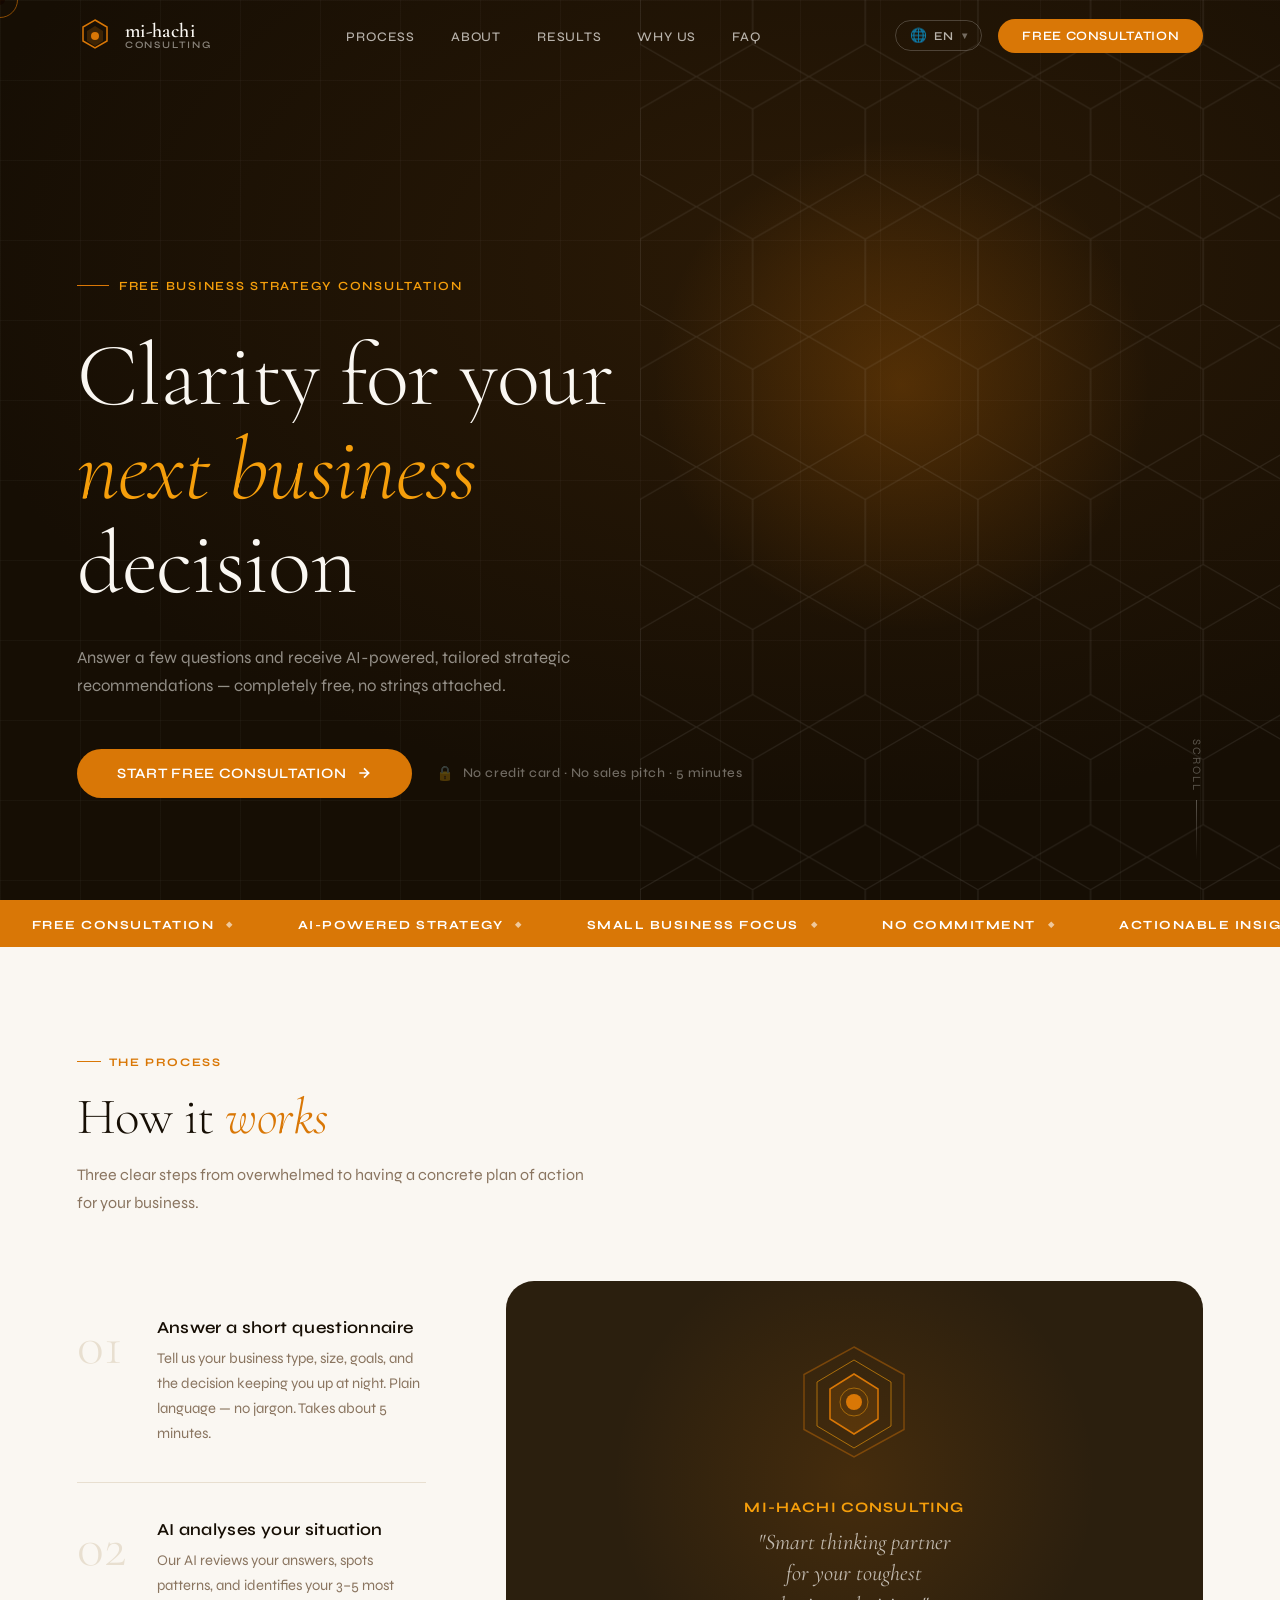
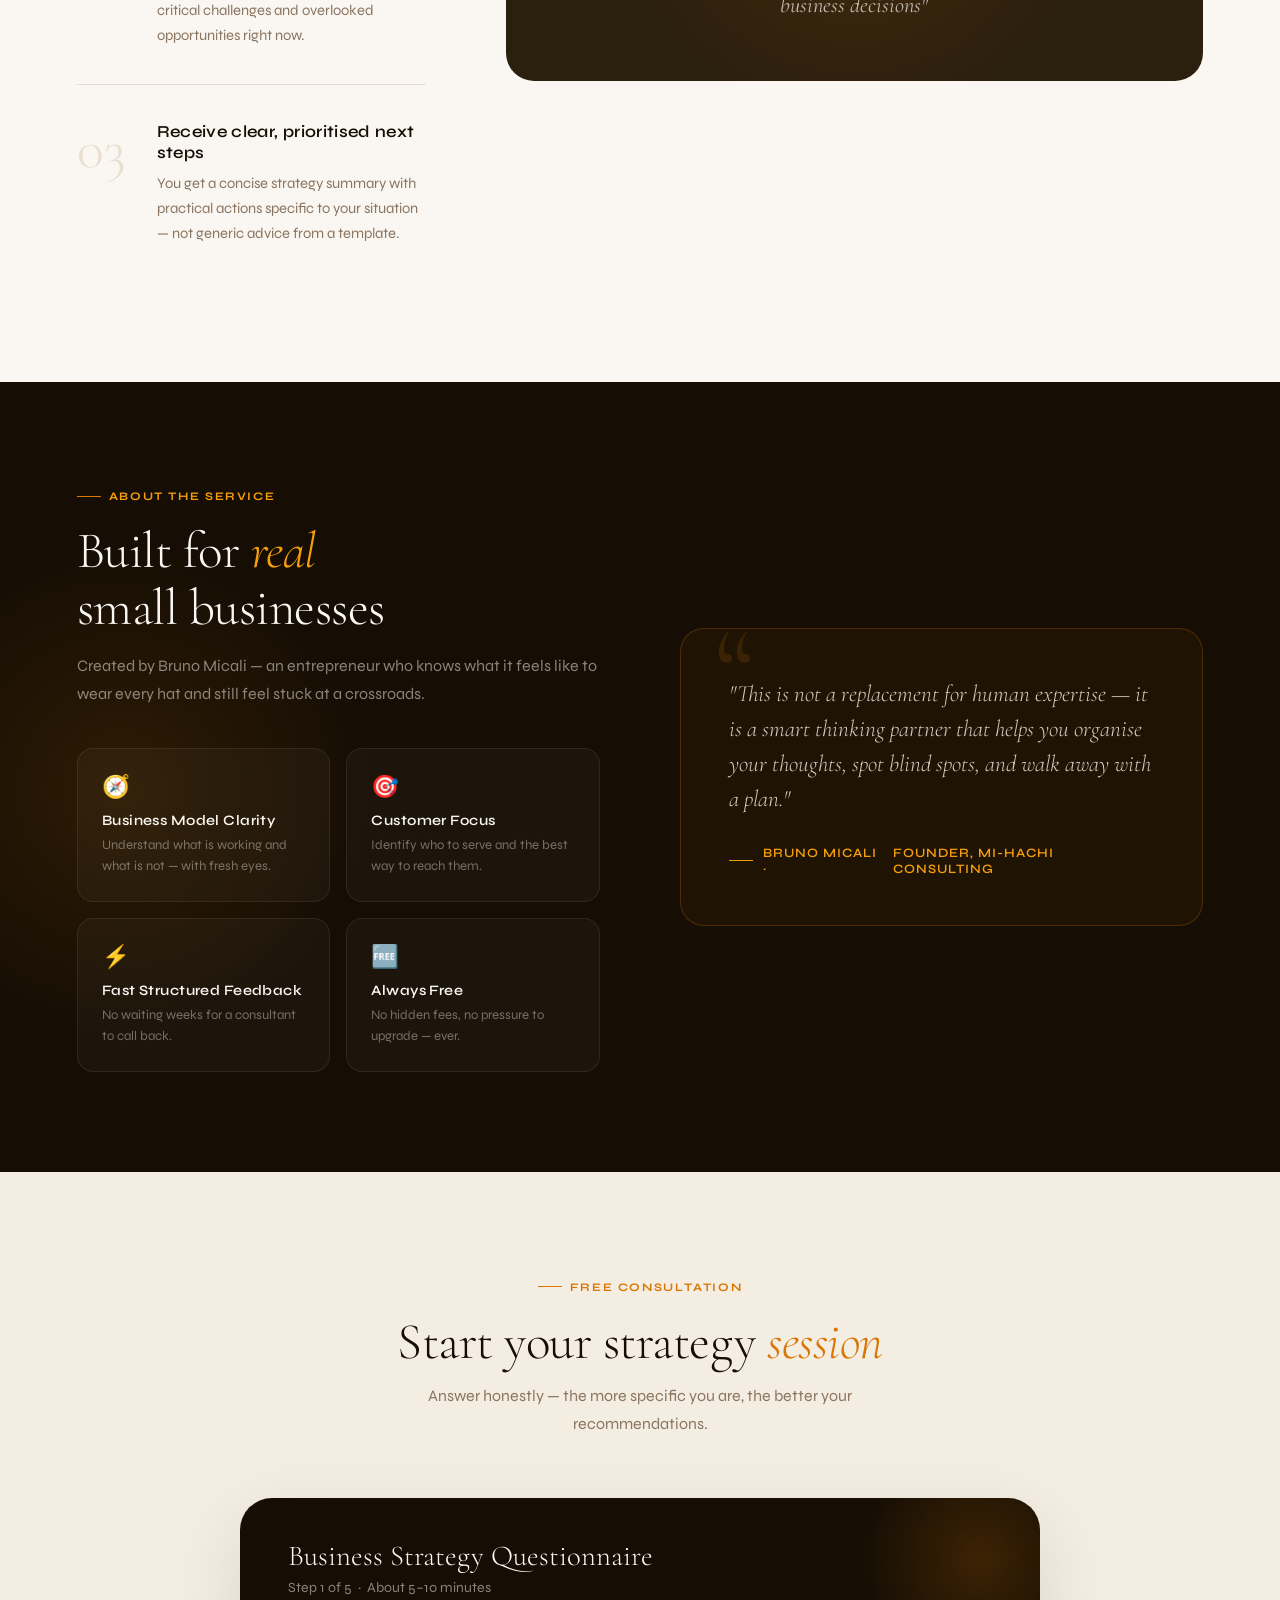
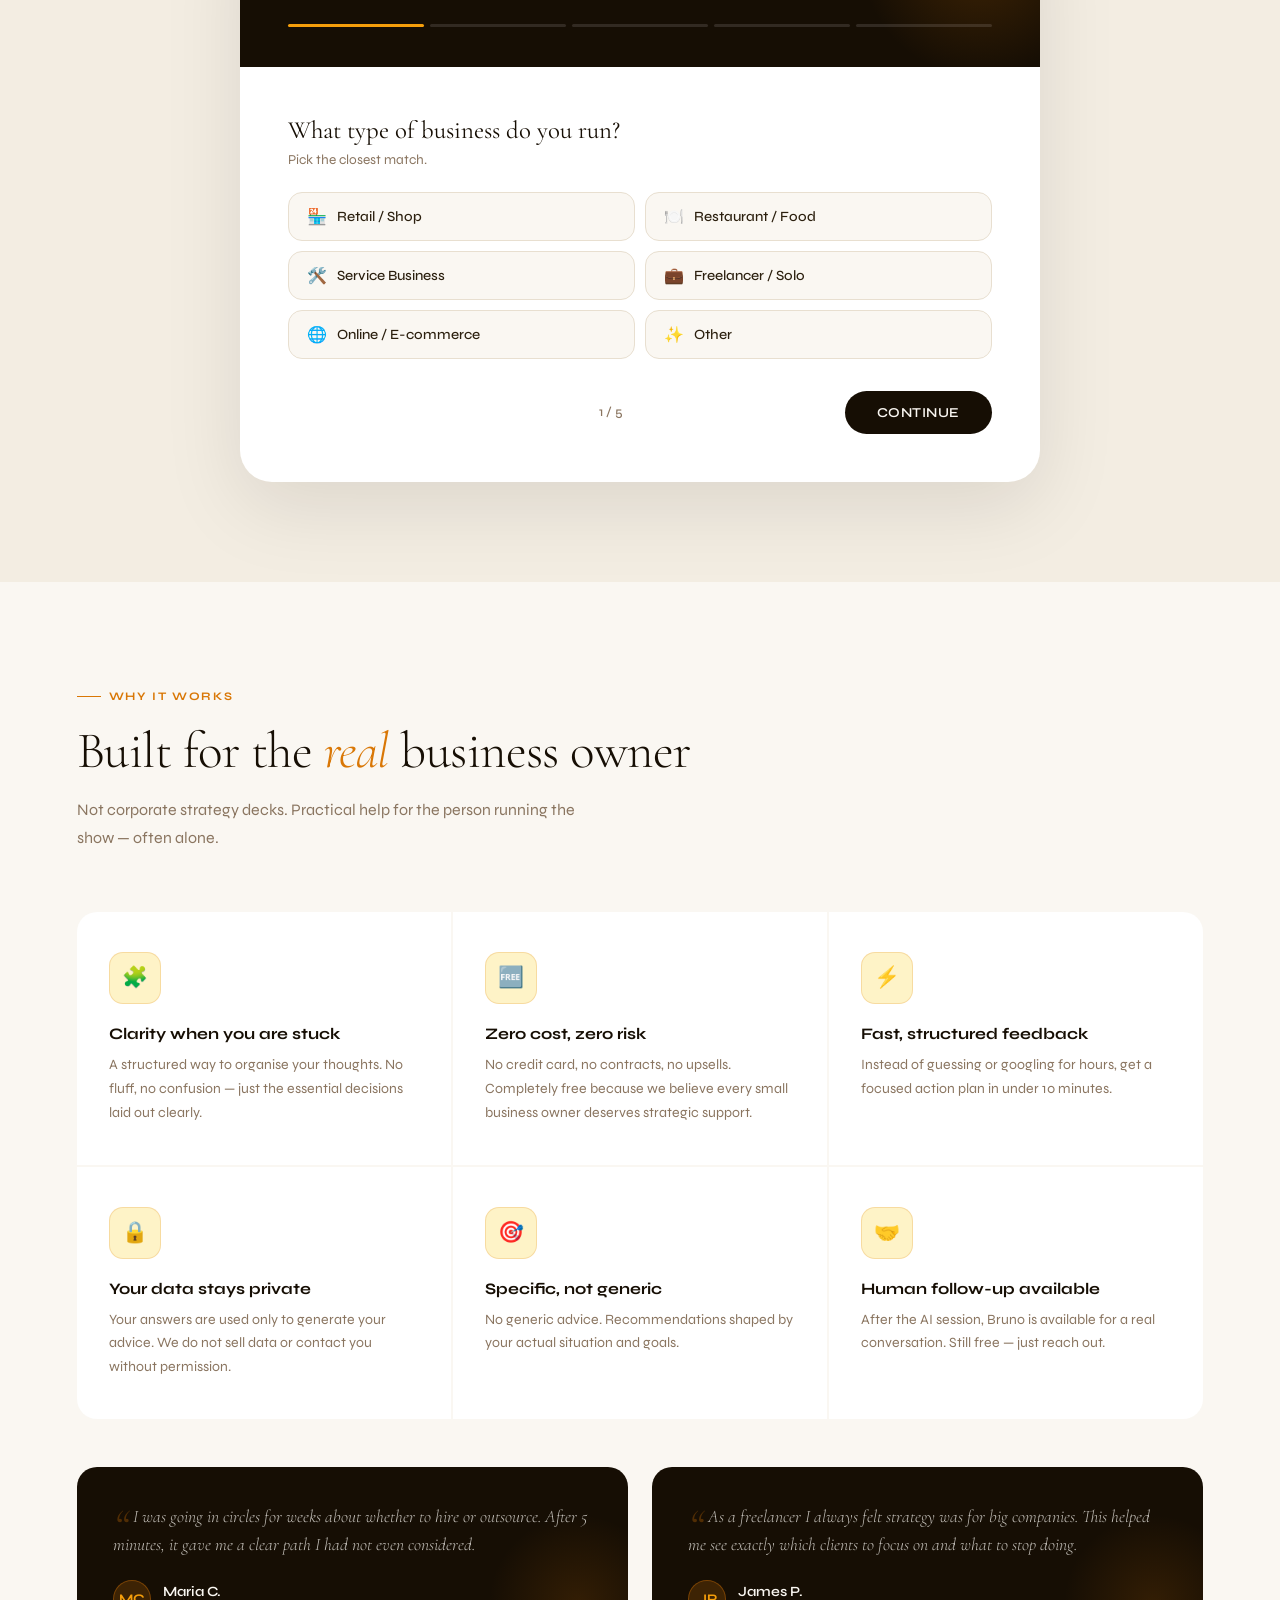
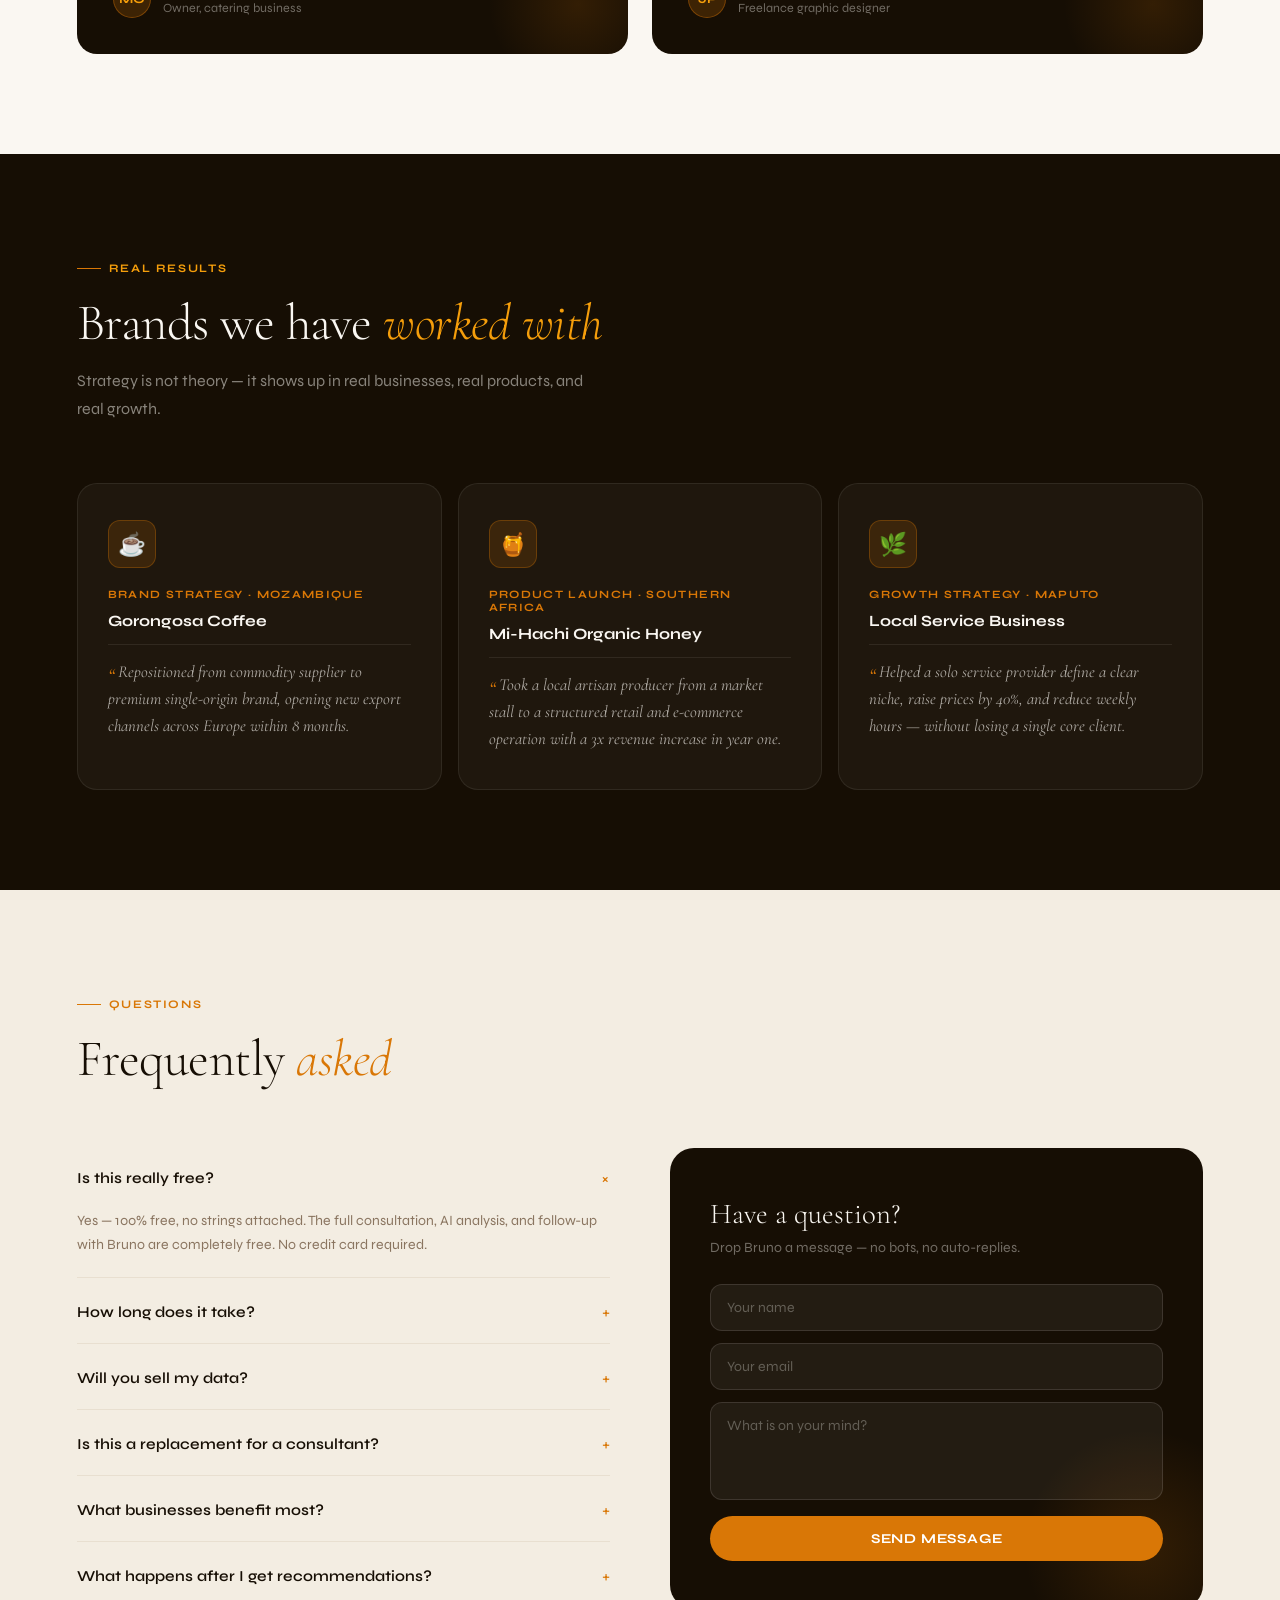
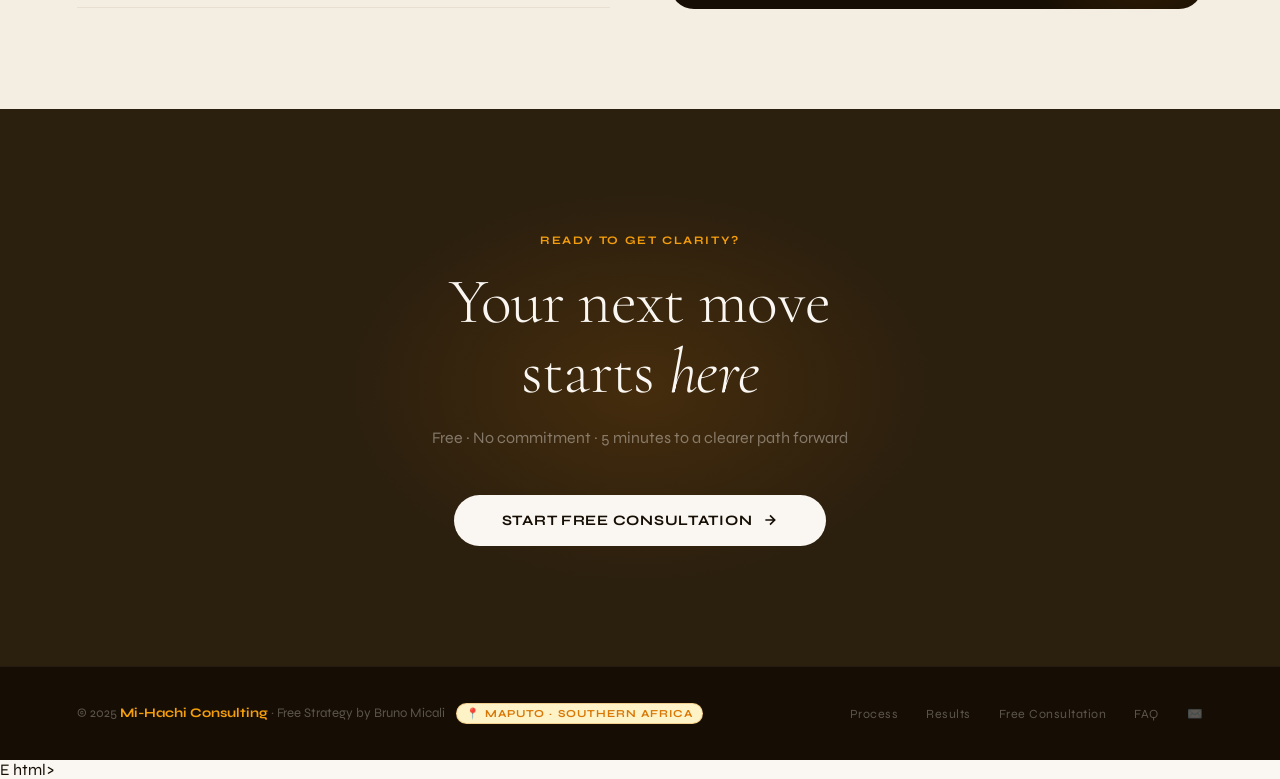
==== index.html @ 1d0542f8 "Create index.html" ====
<!DOCTYPE html>
<html lang="en">
<head>
<meta charset="UTF-8"/>
<meta name="viewport" content="width=device-width, initial-scale=1.0"/>
<meta name="description" content="Free AI-powered business strategy consultation for small business owners in Mozambique and Southern Africa. Get clarity on your next move in 5 minutes."/>
<meta name="robots" content="index, follow"/>
<meta property="og:type" content="website"/>
<meta property="og:url" content="https://mihachi.consulting/"/>
<meta property="og:title" content="Mi-Hachi Consulting – Free Business Strategy Consultation"/>
<meta property="og:description" content="Answer a few questions and receive AI-powered, personalised strategic recommendations — completely free. No credit card. No commitment. 5 minutes."/>
<meta property="og:image" content="https://mihachi.consulting/og-image.jpg"/>
<meta property="og:locale" content="en_US"/>
<meta name="twitter:card" content="summary_large_image"/>
<meta name="twitter:title" content="Mi-Hachi Consulting – Free Business Strategy"/>
<meta name="twitter:description" content="Free AI-powered strategy consultation for small business owners. Get clarity in 5 minutes."/>
<meta name="twitter:image" content="https://mihachi.consulting/og-image.jpg"/>
<title>Mi-Hachi Consulting – Free Business Strategy Consultation</title>
<link rel="preconnect" href="https://fonts.googleapis.com"/>
<link rel="preconnect" href="https://fonts.gstatic.com" crossorigin/>
<link href="https://fonts.googleapis.com/css2?family=Cormorant+Garamond:ital,wght@0,300;0,400;0,600;1,300;1,400&family=Syne:wght@400;500;600;700;800&display=swap" rel="stylesheet"/>
<style>
*,*::before,*::after{box-sizing:border-box;margin:0;padding:0}
:root{
  --ink:#160E04; --ink2:#2B1F0E;
  --amber:#D97706; --amber2:#F59E0B; --amber3:#FEF3C7;
  --bone:#FAF7F2; --bone2:#F3EDE2; --bone3:#E8DFD0;
  --muted:#8A7560; --white:#FFFFFF;
  --ease:cubic-bezier(.4,0,.2,1); --ease-out:cubic-bezier(0,0,.2,1);
  --success:#16A34A; --error:#DC2626;
}
html{scroll-behavior:smooth;font-size:16px}
body{font-family:'Syne',sans-serif;background:var(--bone);color:var(--ink);overflow-x:hidden}
body.use-cursor *{!important}

/* ── CURSOR (desktop pointer only) ── */
#cursor{position:fixed;width:10px;height:10px;background:var(--amber);border-radius:50%;pointer-events:none;z-index:9999;transform:translate(-50%,-50%);transition:width .2s,height .2s;mix-blend-mode:multiply;display:none}
#cursor-ring{position:fixed;width:36px;height:36px;border:1.5px solid var(--amber);border-radius:50%;pointer-events:none;z-index:9998;transform:translate(-50%,-50%);opacity:.6;display:none}
body.use-cursor #cursor,body.use-cursor #cursor-ring{display:block}
body.use-cursor a,body.use-cursor button,body.use-cursor .opt,body.use-cursor .faq-q,body.use-cursor .lang-btn,body.use-cursor .lang-opt,body.use-cursor .mob-lang-btn,body.use-cursor .how-step,body.use-cursor .wiz-back,body.use-cursor .wiz-next,body.use-cursor .btn-send{}
body.use-cursor:has(a:hover) #cursor,body.use-cursor:has(button:hover) #cursor{width:18px;height:18px}
body.use-cursor:has(a:hover) #cursor-ring,body.use-cursor:has(button:hover) #cursor-ring{width:54px;height:54px;opacity:.3}
@media(prefers-reduced-motion:reduce){
  body.use-cursor #cursor,body.use-cursor #cursor-ring{display:none}
  body{cursor:auto}
  .hero-glow,.how-visual-hex,.marquee-inner,.scroll-line{animation:none!important}
  .reveal{opacity:1;transform:none;transition:none}
}

/* ── LANG SWITCHER ── */
.lang-switcher{position:relative;display:flex;align-items:center}
.lang-btn{
  display:flex;align-items:center;gap:6px;
  background:none;border:1px solid rgba(255,255,255,.2);
  color:rgba(250,247,242,.7);padding:6px 14px;border-radius:100px;
  font-family:'Syne',sans-serif;font-size:.75rem;font-weight:600;
  letter-spacing:.06em;transition:all .2s;white-space:nowrap;
}
.lang-btn:hover{border-color:var(--amber);color:var(--amber)}
.lang-btn .globe{font-size:.85rem}
nav.scrolled .lang-btn{border-color:var(--bone3);color:var(--muted)}
nav.scrolled .lang-btn:hover{border-color:var(--amber);color:var(--amber)}
.lang-drop{
  position:absolute;top:calc(100% + 10px);right:0;
  background:var(--white);border:1px solid var(--bone3);
  border-radius:14px;padding:6px;
  box-shadow:0 12px 40px rgba(22,14,4,.15);
  min-width:150px;z-index:200;
  opacity:0;transform:translateY(-6px);pointer-events:none;
  transition:opacity .22s var(--ease-out),transform .22s var(--ease-out);
}
.lang-switcher.open .lang-drop{opacity:1;transform:translateY(0);pointer-events:auto}
.lang-opt{
  display:flex;align-items:center;gap:10px;
  padding:10px 14px;border-radius:8px;
  font-size:.83rem;font-weight:500;color:var(--ink2);
  transition:background .15s;white-space:nowrap;
}
.lang-opt:hover{background:var(--bone2)}
.lang-opt.active{color:var(--amber);font-weight:700;background:var(--amber3)}
.lang-opt .flag{font-size:1rem}

/* ── NAV ── */
nav{
  position:fixed;top:0;left:0;right:0;z-index:100;
  display:flex;align-items:center;justify-content:space-between;
  padding:0 6%;height:72px;
  background:rgba(250,247,242,0);
  transition:background .4s,border-bottom .4s;
  border-bottom:1px solid transparent;
}
nav.scrolled{background:rgba(250,247,242,.96);border-bottom:1px solid var(--bone3);backdrop-filter:blur(12px)}
.nav-right{display:flex;align-items:center;gap:16px}
.nav-logo{display:flex;align-items:center;gap:12px;text-decoration:none;opacity:0;animation:fadeUp .8s var(--ease-out) .1s forwards}
.logo-hex-wrap{width:36px;height:36px;flex-shrink:0}
.logo-hex-wrap svg{width:100%;height:100%}
.nav-wordmark{display:flex;flex-direction:column;line-height:1}
.nav-wordmark .nm1{font-family:'Cormorant Garamond',serif;font-size:1.25rem;font-weight:600;letter-spacing:.02em;color:var(--bone)}
nav.scrolled .nm1{color:var(--ink)}
.nav-wordmark .nm2{font-size:.62rem;font-weight:600;letter-spacing:.18em;color:rgba(250,247,242,.5);text-transform:uppercase}
nav.scrolled .nm2{color:var(--muted)}
.nav-links{display:flex;gap:36px;list-style:none}
.nav-links a{text-decoration:none;color:rgba(250,247,242,.7);font-size:.82rem;font-weight:500;letter-spacing:.06em;text-transform:uppercase;position:relative;opacity:0;animation:fadeUp .6s var(--ease-out) forwards;transition:color .2s}
nav.scrolled .nav-links a{color:var(--ink2)}
.nav-links li:nth-child(1) a{animation-delay:.2s}
.nav-links li:nth-child(2) a{animation-delay:.3s}
.nav-links li:nth-child(3) a{animation-delay:.4s}
.nav-links li:nth-child(4) a{animation-delay:.5s}
.nav-links a::after{content:'';position:absolute;bottom:-3px;left:0;right:0;height:1px;background:var(--amber);transform:scaleX(0);transform-origin:right;transition:transform .3s var(--ease)}
.nav-links a:hover{color:var(--amber2)}
.nav-links a:hover::after{transform:scaleX(1);transform-origin:left}
.nav-cta-btn{background:var(--amber);color:var(--white);padding:9px 24px;border-radius:100px;text-decoration:none;font-size:.8rem;font-weight:600;letter-spacing:.05em;text-transform:uppercase;transition:background .25s,transform .2s;opacity:0;animation:fadeUp .6s var(--ease-out) .6s forwards;white-space:nowrap}
.nav-cta-btn:hover{background:var(--amber2);transform:translateY(-1px)}
.hamburger{display:none;flex-direction:column;gap:5px;padding:4px;border:none;background:none}
.hamburger span{width:24px;height:1.5px;background:var(--bone);transition:.3s;display:block}
nav.scrolled .hamburger span{background:var(--ink)}

/* ── HERO ── */
#hero{min-height:100svh;display:flex;flex-direction:column;justify-content:flex-end;padding:0 6% 8%;position:relative;overflow:hidden;background:var(--ink)}
.hero-bg{position:absolute;inset:0;background:radial-gradient(ellipse 70% 60% at 65% 30%,#2B1A06 0%,var(--ink) 100%)}
.hero-grid-lines{position:absolute;inset:0;background-image:linear-gradient(rgba(250,247,242,.03) 1px,transparent 1px),linear-gradient(90deg,rgba(250,247,242,.03) 1px,transparent 1px);background-size:80px 80px}
.hero-hexes{position:absolute;top:-5%;right:-5%;width:55%;height:110%;opacity:.08;pointer-events:none}
.hero-hexes svg{width:100%;height:100%}
.hero-glow{position:absolute;right:10%;top:15%;width:500px;height:500px;background:radial-gradient(circle,rgba(217,119,6,.25) 0%,transparent 70%);animation:breathe 6s ease-in-out infinite;pointer-events:none}
@keyframes breathe{0%,100%{transform:scale(1);opacity:.8}50%{transform:scale(1.12);opacity:1}}
.hero-content{position:relative;z-index:2;max-width:900px}
.hero-eyebrow{display:inline-flex;align-items:center;gap:10px;color:var(--amber2);font-size:.78rem;font-weight:600;letter-spacing:.14em;text-transform:uppercase;margin-bottom:36px;opacity:0;animation:fadeUp .8s var(--ease-out) .3s forwards}
.hero-eyebrow::before{content:'';width:32px;height:1px;background:var(--amber)}
h1.hero-title{font-family:'Cormorant Garamond',serif;font-size:clamp(3.2rem,7vw,7rem);font-weight:300;line-height:1.05;color:var(--bone);letter-spacing:-.01em;margin-bottom:32px}
h1.hero-title em{font-style:italic;color:var(--amber2);font-weight:300}
.hero-title-line{display:block;overflow:hidden}
.hero-title-line span{display:block;transform:translateY(100%);animation:slideUp .9s var(--ease-out) forwards}
.hero-title-line:nth-child(1) span{animation-delay:.4s}
.hero-title-line:nth-child(2) span{animation-delay:.55s}
.hero-title-line:nth-child(3) span{animation-delay:.7s}
@keyframes slideUp{to{transform:translateY(0)}}
.hero-sub{font-size:1.05rem;font-weight:400;color:rgba(250,247,242,.55);max-width:520px;line-height:1.7;margin-bottom:48px;opacity:0;animation:fadeUp .8s var(--ease-out) .9s forwards}
.hero-actions{display:flex;align-items:center;gap:24px;flex-wrap:wrap;opacity:0;animation:fadeUp .8s var(--ease-out) 1.05s forwards}
.btn-hero{background:var(--amber);color:var(--white);padding:16px 40px;border-radius:100px;text-decoration:none;font-size:.9rem;font-weight:600;letter-spacing:.05em;text-transform:uppercase;display:inline-flex;align-items:center;gap:10px;transition:background .25s,transform .2s,box-shadow .3s}
.btn-hero:hover{background:var(--amber2);transform:translateY(-2px);box-shadow:0 8px 32px rgba(217,119,6,.4)}
.btn-hero svg{transition:transform .25s}
.btn-hero:hover svg{transform:translateX(5px)}
.hero-trust{font-size:.82rem;color:rgba(250,247,242,.4);display:flex;align-items:center;gap:8px;font-weight:500;letter-spacing:.04em}
.hero-trust::before{content:'🔒';font-size:.9rem;opacity:.7}
.scroll-hint{position:absolute;bottom:40px;right:6%;display:flex;flex-direction:column;align-items:center;gap:8px;z-index:2;opacity:0;animation:fadeUp .8s var(--ease-out) 1.4s forwards}
.scroll-hint span{font-size:.7rem;letter-spacing:.18em;text-transform:uppercase;color:rgba(250,247,242,.3);writing-mode:vertical-rl}
.scroll-line{width:1px;height:60px;background:linear-gradient(rgba(250,247,242,.3),transparent);animation:scrollDrop 2s ease-in-out infinite}
@keyframes scrollDrop{0%{transform:scaleY(0);transform-origin:top;opacity:1}50%{transform:scaleY(1);transform-origin:top}51%{transform-origin:bottom}100%{transform:scaleY(0);transform-origin:bottom;opacity:0}}

/* ── MARQUEE ── */
.marquee-strip{background:var(--amber);padding:14px 0;overflow:hidden;white-space:nowrap}
.marquee-inner{display:inline-flex;animation:marquee 22s linear infinite}
.marquee-inner span{font-size:.78rem;font-weight:700;letter-spacing:.12em;text-transform:uppercase;color:var(--white);padding:0 32px;display:inline-flex;align-items:center;gap:12px}
.marquee-inner span::after{content:'◆';font-size:.5rem;opacity:.6}
@keyframes marquee{to{transform:translateX(-50%)}}

/* ── SECTIONS ── */
section{padding:100px 6%}
.container{max-width:1280px;margin:0 auto}
.reveal{opacity:0;transform:translateY(40px);transition:opacity .7s var(--ease-out),transform .7s var(--ease-out)}
.reveal.visible{opacity:1;transform:translateY(0)}
.reveal-delay-1{transition-delay:.1s}
.reveal-delay-2{transition-delay:.2s}
.reveal-delay-3{transition-delay:.3s}
.section-tag{display:inline-flex;align-items:center;gap:8px;font-size:.72rem;font-weight:700;letter-spacing:.14em;text-transform:uppercase;color:var(--amber);margin-bottom:20px}
.section-tag::before{content:'';width:24px;height:1px;background:var(--amber)}
h2.section-title{font-family:'Cormorant Garamond',serif;font-size:clamp(2rem,4vw,3.8rem);font-weight:300;line-height:1.1;color:var(--ink);letter-spacing:-.01em}
h2.section-title em{font-style:italic;color:var(--amber)}
.section-lead{font-size:1rem;color:var(--muted);line-height:1.75;max-width:520px;margin-top:16px;font-weight:400}

/* ── HOW ── */
#how{background:var(--bone)}
.how-grid{display:grid;grid-template-columns:1fr 2fr;gap:80px;align-items:start;margin-top:64px}
.how-steps{display:flex;flex-direction:column}
.how-step{display:flex;gap:24px;padding:36px 0;border-bottom:1px solid var(--bone3);}
.how-step:last-child{border-bottom:none}
.how-step-num{font-family:'Cormorant Garamond',serif;font-size:3.5rem;font-weight:300;color:var(--bone3);line-height:1;flex-shrink:0;width:56px;transition:color .3s}
.how-step:hover .how-step-num{color:var(--amber)}
.how-step-body h3{font-size:1.05rem;font-weight:600;color:var(--ink);margin-bottom:8px;letter-spacing:.02em}
.how-step-body p{font-size:.92rem;color:var(--muted);line-height:1.7}
.how-visual{position:sticky;top:120px;background:var(--ink2);border-radius:28px;padding:48px;overflow:hidden;min-height:400px;display:flex;align-items:center;justify-content:center}
.how-visual-inner{text-align:center;position:relative;z-index:2}
.how-visual-hex{margin:0 auto 32px;animation:rotateHex 20s linear infinite}
@keyframes rotateHex{to{transform:rotate(360deg)}}
.how-visual-text{font-family:'Cormorant Garamond',serif;font-size:1.4rem;font-style:italic;color:rgba(250,247,242,.7);line-height:1.4}
.how-visual-text strong{color:var(--amber2);font-style:normal;font-family:'Syne',sans-serif;font-size:.9rem;letter-spacing:.08em;text-transform:uppercase;display:block;margin-bottom:8px}
.how-bg-glow{position:absolute;inset:0;background:radial-gradient(circle at 50% 50%,rgba(217,119,6,.15) 0%,transparent 60%)}

/* ── ABOUT ── */
#about{background:var(--ink);position:relative;overflow:hidden}
.about-glow{position:absolute;left:-10%;top:20%;width:500px;height:500px;background:radial-gradient(circle,rgba(217,119,6,.12) 0%,transparent 70%);pointer-events:none}
.about-grid{display:grid;grid-template-columns:1fr 1fr;gap:80px;align-items:center}
#about .section-tag{color:var(--amber2)}
#about h2.section-title{color:var(--bone)}
#about h2.section-title em{color:var(--amber2)}
#about .section-lead{color:rgba(250,247,242,.5)}
.about-feats{display:grid;grid-template-columns:1fr 1fr;gap:16px;margin-top:40px}
.about-feat{padding:24px;border-radius:16px;border:1px solid rgba(250,247,242,.08);background:rgba(250,247,242,.03);transition:background .25s,border-color .25s,transform .25s}
.about-feat:hover{background:rgba(250,247,242,.06);border-color:rgba(217,119,6,.3);transform:translateY(-3px)}
.about-feat-icon{font-size:1.4rem;margin-bottom:12px;display:block}
.about-feat h4{font-size:.9rem;font-weight:600;color:var(--bone);margin-bottom:6px;letter-spacing:.03em}
.about-feat p{font-size:.82rem;color:rgba(250,247,242,.4);line-height:1.6}
.about-pull{padding:48px;border:1px solid rgba(217,119,6,.25);border-radius:24px;background:rgba(217,119,6,.05);position:relative}
.about-pull::before{content:'\201C';font-family:'Cormorant Garamond',serif;font-size:8rem;font-weight:300;color:rgba(217,119,6,.15);position:absolute;top:-20px;left:32px;line-height:1}
.about-pull blockquote{font-family:'Cormorant Garamond',serif;font-size:1.45rem;font-weight:300;font-style:italic;color:rgba(250,247,242,.8);line-height:1.5;margin-bottom:28px;position:relative;z-index:1}
.about-pull cite{font-family:'Syne',sans-serif;font-style:normal;font-size:.8rem;font-weight:600;letter-spacing:.08em;text-transform:uppercase;color:var(--amber2);display:flex;align-items:center;gap:10px}
.about-pull cite::before{content:'';width:24px;height:1px;background:var(--amber2)}

/* ── WIZARD ── */
#consult{background:var(--bone2)}
.wizard-outer{max-width:800px;margin:60px auto 0;background:var(--white);border-radius:32px;overflow:hidden;box-shadow:0 24px 80px rgba(22,14,4,.1)}
.wiz-head{background:var(--ink);padding:40px 48px;position:relative;overflow:hidden}
.wiz-head-glow{position:absolute;right:-60px;top:-60px;width:240px;height:240px;background:radial-gradient(circle,rgba(217,119,6,.2) 0%,transparent 70%)}
.wiz-head h3{font-family:'Cormorant Garamond',serif;font-size:1.8rem;font-weight:300;color:var(--bone);margin-bottom:6px;position:relative;z-index:1}
.wiz-head p{font-size:.88rem;color:rgba(250,247,242,.5);position:relative;z-index:1}
.wiz-progress{display:flex;gap:6px;margin-top:28px;position:relative;z-index:1}
.wiz-progress span{flex:1;height:3px;border-radius:100px;background:rgba(250,247,242,.12);transition:background .4s}
.wiz-progress span.done{background:var(--amber)}
.wiz-progress span.active{background:var(--amber2)}
.wiz-body{padding:48px}
.wiz-step{display:none;animation:fadeIn .4s var(--ease-out)}
.wiz-step.active{display:block}
@keyframes fadeIn{from{opacity:0;transform:translateY(10px)}to{opacity:1;transform:translateY(0)}}
.wiz-step h4{font-family:'Cormorant Garamond',serif;font-size:1.55rem;font-weight:400;color:var(--ink);margin-bottom:6px}
.wiz-hint{font-size:.85rem;color:var(--muted);margin-bottom:24px}
.opts{display:grid;grid-template-columns:1fr 1fr;gap:10px}
.opt{border:1.5px solid var(--bone3);border-radius:14px;padding:14px 18px;font-size:.88rem;font-weight:500;color:var(--ink2);background:var(--bone);display:flex;align-items:center;gap:10px;transition:all .2s;user-select:none}
.opt:hover{border-color:var(--amber);background:var(--amber3);color:var(--ink)}
.opt.sel{border-color:var(--amber);background:var(--amber3);color:var(--ink)}
.opt-ico{font-size:1rem;flex-shrink:0}
.wiz-textarea,.wiz-input{width:100%;border:1.5px solid var(--bone3);border-radius:14px;padding:16px 18px;font-family:'Syne',sans-serif;font-size:.92rem;color:var(--ink);background:var(--bone);outline:none;resize:vertical;transition:border-color .2s}
.wiz-textarea:focus,.wiz-input:focus{border-color:var(--amber);background:var(--white)}
.wiz-nav{display:flex;justify-content:space-between;align-items:center;margin-top:32px}
.wiz-back{border:1.5px solid var(--bone3);background:none;padding:11px 26px;border-radius:100px;font-family:'Syne',sans-serif;font-size:.85rem;font-weight:600;color:var(--muted);transition:all .2s}
.wiz-back:hover{border-color:var(--ink);color:var(--ink)}
.wiz-next{background:var(--ink);color:var(--bone);border:none;padding:13px 32px;border-radius:100px;font-family:'Syne',sans-serif;font-size:.85rem;font-weight:600;display:inline-flex;align-items:center;gap:8px;transition:background .2s,transform .15s;letter-spacing:.04em;text-transform:uppercase}
.wiz-next:hover{background:var(--amber);transform:translateY(-1px)}
.step-ct{font-size:.82rem;color:var(--muted);font-weight:500}
#result-panel{display:none;padding:48px}
.res-hero{text-align:center;padding-bottom:36px;border-bottom:1px solid var(--bone3);margin-bottom:36px}
.res-check{width:64px;height:64px;border-radius:50%;background:var(--amber3);border:2px solid var(--amber);display:flex;align-items:center;justify-content:center;font-size:1.6rem;margin:0 auto 20px}
.res-hero h3{font-family:'Cormorant Garamond',serif;font-size:2rem;font-weight:400;color:var(--ink);margin-bottom:8px}
.res-hero p{font-size:.9rem;color:var(--muted)}
.res-block{margin-bottom:28px}
.res-label{font-size:.72rem;font-weight:700;letter-spacing:.14em;text-transform:uppercase;color:var(--amber);margin-bottom:14px;display:flex;align-items:center;gap:8px}
.res-label::before{content:'';width:16px;height:1px;background:var(--amber)}
.res-items{display:flex;flex-direction:column;gap:2px}
.res-item{display:flex;gap:14px;padding:14px 16px;border-radius:10px;background:var(--bone);align-items:flex-start}
.res-n{width:26px;height:26px;border-radius:50%;background:var(--amber3);border:1.5px solid var(--amber);display:flex;align-items:center;justify-content:center;font-size:.72rem;font-weight:700;color:var(--amber);flex-shrink:0}
.res-item p{font-size:.88rem;color:var(--ink2);line-height:1.6}
.loading-state{text-align:center;padding:48px 20px}
.spin{width:44px;height:44px;margin:0 auto 16px;border:3px solid var(--bone3);border-top-color:var(--amber);border-radius:50%;animation:spin .7s linear infinite}
@keyframes spin{to{transform:rotate(360deg)}}
.loading-state{text-align:center;padding:48px 20px}
.spin{width:44px;height:44px;margin:0 auto 24px;border:3px solid var(--bone3);border-top-color:var(--amber);border-radius:50%;animation:spin .7s linear infinite}
@keyframes spin{to{transform:rotate(360deg)}}
.load-msg-primary{color:var(--ink);font-size:.95rem;font-weight:600;margin-bottom:6px}
.load-msg-rotate{font-size:.84rem;color:var(--muted);min-height:22px;transition:opacity .45s var(--ease)}
.load-msg-rotate.fade{opacity:0}

/* ── RESULTS / CASE STUDIES ── */
#results{background:var(--ink);position:relative;overflow:hidden;padding:100px 6%}
#results .section-tag{color:var(--amber2)}
#results h2.section-title{color:var(--bone)}
#results h2.section-title em{color:var(--amber2)}
#results .section-lead{color:rgba(250,247,242,.5)}
.cases-grid{display:grid;grid-template-columns:repeat(3,1fr);gap:16px;margin-top:60px}
.case-card{
  background:rgba(250,247,242,.04);padding:36px 30px;border-radius:20px;
  border:1px solid rgba(250,247,242,.08);
  transition:background .3s,border-color .3s,transform .25s;
}
.case-card:hover{background:rgba(250,247,242,.08);border-color:rgba(217,119,6,.35);transform:translateY(-4px)}
.case-logo{width:48px;height:48px;border-radius:12px;background:rgba(217,119,6,.15);border:1px solid rgba(217,119,6,.3);display:flex;align-items:center;justify-content:center;font-size:1.4rem;margin-bottom:20px}
.case-tag{font-size:.7rem;font-weight:700;letter-spacing:.12em;text-transform:uppercase;color:var(--amber);margin-bottom:10px}
.case-card h3{font-size:.98rem;font-weight:700;color:var(--bone);margin-bottom:14px}
.case-result{font-family:'Cormorant Garamond',serif;font-style:italic;font-size:1.05rem;color:rgba(250,247,242,.65);line-height:1.6;padding-top:14px;border-top:1px solid rgba(250,247,242,.08)}
.case-result::before{content:'\201C';color:var(--amber);font-size:1.3rem;line-height:0;vertical-align:-.2em;margin-right:3px}

/* ── LOCAL BADGE ── */
.local-badge{display:inline-flex;align-items:center;gap:5px;font-size:.67rem;font-weight:700;letter-spacing:.1em;text-transform:uppercase;color:var(--amber);background:var(--amber3);padding:3px 9px;border-radius:100px;border:1px solid rgba(217,119,6,.3);vertical-align:middle;margin-left:8px}

/* ── MOBILE NAV SOCIAL ── */
.mob-social{display:flex;gap:10px;flex-wrap:wrap}
.mob-social a{width:40px;height:40px;border-radius:50%;border:1px solid var(--bone3);background:var(--bone2);display:flex;align-items:center;justify-content:center;text-decoration:none;font-size:1.05rem;transition:background .2s,border-color .2s}
.mob-social a:hover{background:var(--amber3);border-color:var(--amber)}
.mob-call{display:inline-flex;align-items:center;gap:8px;background:var(--amber);color:var(--white);padding:13px 26px;border-radius:100px;text-decoration:none;font-weight:700;font-size:.9rem;letter-spacing:.04em;transition:background .2s}
.mob-call:hover{background:var(--amber2)}

/* ── WHY ── */
#why{background:var(--bone)}
.why-grid{display:grid;grid-template-columns:repeat(3,1fr);gap:2px;margin-top:60px;border-radius:20px;overflow:hidden}
.why-card{padding:40px 32px;background:var(--white);transition:background .3s;position:relative;overflow:hidden}
.why-card::after{content:'';position:absolute;bottom:0;left:0;right:0;height:3px;background:var(--amber);transform:scaleX(0);transform-origin:left;transition:transform .3s var(--ease)}
.why-card:hover{background:var(--bone2)}
.why-card:hover::after{transform:scaleX(1)}
.why-ico{width:52px;height:52px;border-radius:14px;background:var(--amber3);border:1px solid rgba(217,119,6,.2);display:flex;align-items:center;justify-content:center;font-size:1.3rem;margin-bottom:20px}
.why-card h3{font-size:1rem;font-weight:700;color:var(--ink);margin-bottom:10px}
.why-card p{font-size:.88rem;color:var(--muted);line-height:1.7}
.testi-grid{display:grid;grid-template-columns:1fr 1fr;gap:24px;margin-top:40px}
.testi{padding:36px;border-radius:20px;background:var(--ink);position:relative;overflow:hidden}
.testi-glow{position:absolute;right:-40px;bottom:-40px;width:180px;height:180px;background:radial-gradient(circle,rgba(217,119,6,.15) 0%,transparent 70%);pointer-events:none}
.testi blockquote{font-family:'Cormorant Garamond',serif;font-size:1.1rem;font-weight:300;font-style:italic;color:rgba(250,247,242,.75);line-height:1.6;margin-bottom:20px;position:relative;z-index:1}
.testi blockquote::before{content:'\201C';font-size:3rem;color:rgba(217,119,6,.3);line-height:0;vertical-align:-.4em;margin-right:4px}
.testi-info{display:flex;align-items:center;gap:12px;position:relative;z-index:1}
.testi-av{width:38px;height:38px;border-radius:50%;background:rgba(217,119,6,.2);border:1px solid rgba(217,119,6,.4);display:flex;align-items:center;justify-content:center;font-size:.82rem;font-weight:700;color:var(--amber2)}
.testi-name{font-size:.88rem;font-weight:600;color:var(--bone)}
.testi-role{font-size:.78rem;color:rgba(250,247,242,.4)}

/* ── FAQ ── */
#faq{background:var(--bone2)}
.faq-layout{display:grid;grid-template-columns:1fr 1fr;gap:60px;align-items:start;margin-top:60px}
.faq-list{display:flex;flex-direction:column;gap:4px}
.faq-item{border-bottom:1px solid var(--bone3)}
.faq-q{display:flex;justify-content:space-between;align-items:center;padding:20px 0;font-size:.95rem;font-weight:600;color:var(--ink);transition:color .2s}
.faq-q:hover{color:var(--amber)}
.faq-q-icon{font-size:1.1rem;color:var(--amber);font-weight:300;transition:transform .3s;flex-shrink:0}
.faq-item.open .faq-q-icon{transform:rotate(45deg)}
.faq-a{max-height:0;overflow:hidden;font-size:.88rem;color:var(--muted);line-height:1.7;transition:max-height .35s var(--ease),padding .35s}
.faq-item.open .faq-a{max-height:300px;padding-bottom:20px}

/* ── CONTACT PANEL ── */
.contact-panel{background:var(--ink);border-radius:24px;padding:48px 40px;position:sticky;top:100px;overflow:hidden}
.contact-panel-glow{position:absolute;right:-60px;bottom:-60px;width:240px;height:240px;background:radial-gradient(circle,rgba(217,119,6,.15) 0%,transparent 70%);pointer-events:none}
.contact-panel h3{font-family:'Cormorant Garamond',serif;font-size:1.8rem;font-weight:300;color:var(--bone);margin-bottom:8px;position:relative;z-index:1}
.contact-panel>p{font-size:.88rem;color:rgba(250,247,242,.4);margin-bottom:28px;position:relative;z-index:1}
.cf-input,.cf-textarea{width:100%;border:1px solid rgba(250,247,242,.12);border-radius:12px;padding:14px 16px;font-family:'Syne',sans-serif;font-size:.88rem;color:var(--bone);background:rgba(250,247,242,.06);outline:none;resize:none;transition:border-color .2s;position:relative;z-index:1}
.cf-input::placeholder,.cf-textarea::placeholder{color:rgba(250,247,242,.3)}
.cf-input:focus,.cf-textarea:focus{border-color:rgba(217,119,6,.5)}
.cf-input.error,.cf-textarea.error{border-color:rgba(220,38,38,.6)}
.cf-stack{display:flex;flex-direction:column;gap:12px;position:relative;z-index:1}
.btn-send{background:var(--amber);color:var(--white);border:none;padding:14px;border-radius:100px;width:100%;font-family:'Syne',sans-serif;font-size:.85rem;font-weight:700;letter-spacing:.06em;text-transform:uppercase;transition:background .2s,opacity .2s;position:relative;z-index:1}
.btn-send:hover{background:var(--amber2)}
.btn-send:disabled{opacity:.6;cursor:not-allowed}
.form-msg{font-size:.85rem;padding:12px 16px;border-radius:10px;margin-top:4px;display:none;position:relative;z-index:1}
.form-msg.success{background:rgba(22,163,74,.12);border:1px solid rgba(22,163,74,.3);color:#15803d;display:block}
.form-msg.error{background:rgba(220,38,38,.1);border:1px solid rgba(220,38,38,.3);color:#dc2626;display:block}
.field-err{font-size:.76rem;color:#ef4444;margin-top:4px;display:none}
.field-err.show{display:block}

/* ── FOOTER CTA ── */
#fcta{background:var(--ink2);padding:120px 6%;text-align:center;position:relative;overflow:hidden}
.fcta-glow{position:absolute;left:50%;top:50%;transform:translate(-50%,-50%);width:600px;height:400px;background:radial-gradient(ellipse,rgba(217,119,6,.15) 0%,transparent 70%);pointer-events:none}
.fcta-tag{display:inline-block;font-size:.72rem;font-weight:700;letter-spacing:.14em;text-transform:uppercase;color:var(--amber2);margin-bottom:20px}
.fcta-title{font-family:'Cormorant Garamond',serif;font-size:clamp(2.4rem,5vw,5rem);font-weight:300;color:var(--bone);line-height:1.1;margin-bottom:20px;letter-spacing:-.01em}
.fcta-sub{font-size:1rem;color:rgba(250,247,242,.4);margin-bottom:48px}
.btn-light{background:var(--bone);color:var(--ink);padding:17px 48px;border-radius:100px;text-decoration:none;font-size:.9rem;font-weight:700;letter-spacing:.05em;text-transform:uppercase;display:inline-flex;align-items:center;gap:10px;transition:background .2s,transform .2s,box-shadow .3s}
.btn-light:hover{background:var(--white);transform:translateY(-2px);box-shadow:0 8px 40px rgba(250,247,242,.15)}

/* ── FOOTER ── */
footer{background:var(--ink);padding:36px 6%;display:flex;align-items:center;justify-content:space-between;flex-wrap:wrap;gap:20px;border-top:1px solid rgba(250,247,242,.06)}
.foot-brand{color:rgba(250,247,242,.3);font-size:.82rem}
.foot-brand strong{color:var(--amber2)}
.foot-links{display:flex;gap:28px;align-items:center;flex-wrap:wrap}
.foot-links a{color:rgba(250,247,242,.3);font-size:.78rem;text-decoration:none;transition:color .2s;letter-spacing:.04em}
.foot-links a:hover{color:var(--amber2)}

@keyframes fadeUp{from{opacity:0;transform:translateY(20px)}to{opacity:1;transform:translateY(0)}}

/* ── MOBILE ── */
@media(max-width:960px){
  .how-grid{grid-template-columns:1fr}
  .how-visual{display:none}
  .about-grid{grid-template-columns:1fr}
  .why-grid{grid-template-columns:1fr 1fr;gap:2px}
  .cases-grid{grid-template-columns:1fr}
  .testi-grid{grid-template-columns:1fr}
  .faq-layout{grid-template-columns:1fr}
  .contact-panel{position:static}
  .nav-links{display:none}
  .hamburger{display:flex}
  .nav-cta-btn{display:none}
  footer{flex-direction:column;text-align:center}
  .foot-links{justify-content:center}
  .wiz-body,.wiz-head{padding:28px 24px}
  #result-panel{padding:28px 24px}
  .about-feats{grid-template-columns:1fr 1fr}
  .contact-panel{padding:36px 28px}
}
@media(max-width:640px){
  .why-grid{grid-template-columns:1fr}
  .opts{grid-template-columns:1fr}
  .about-feats{grid-template-columns:1fr}
  h1.hero-title{font-size:clamp(2.6rem,9vw,4rem)}
  .cases-grid{grid-template-columns:1fr}
}
.mob-nav{position:fixed;inset:72px 0 0;background:var(--bone);z-index:99;display:none;flex-direction:column;padding:36px 6%;gap:24px;border-top:1px solid var(--bone3);overflow-y:auto}
.mob-nav.open{display:flex}
.mob-nav>a{font-size:1.2rem;font-weight:600;color:var(--ink);text-decoration:none;border-bottom:1px solid var(--bone3);padding-bottom:16px}
.mob-nav>a:last-of-type{border-bottom:none}
.mob-nav .mob-lang{display:flex;gap:10px;flex-wrap:wrap;margin-top:8px}
.mob-lang-btn{background:var(--bone2);border:1.5px solid var(--bone3);padding:9px 18px;border-radius:100px;font-family:'Syne',sans-serif;font-size:.82rem;font-weight:600;color:var(--ink2);transition:all .2s}
.mob-lang-btn.active{background:var(--amber3);border-color:var(--amber);color:var(--amber);font-weight:700}
.mob-lang-btn:hover{background:var(--amber3);border-color:var(--amber);color:var(--amber)}
</style>
</head>
<body>

<div id="cursor"></div>
<div id="cursor-ring"></div>

<!-- NAV -->
<nav id="mainNav">
  <a class="nav-logo" href="#">
    <div class="logo-hex-wrap">
      <svg viewBox="0 0 36 36" fill="none" xmlns="http://www.w3.org/2000/svg">
        <polygon points="18,2 30,9 30,23 18,30 6,23 6,9" fill="none" stroke="#D97706" stroke-width="1.5"/>
        <polygon points="18,8 26,13 26,23 18,28 10,23 10,13" fill="#D97706" opacity=".2"/>
        <circle cx="18" cy="18" r="4" fill="#D97706"/>
      </svg>
    </div>
    <div class="nav-wordmark">
      <span class="nm1">mi-hachi</span>
      <span class="nm2">Consulting</span>
    </div>
  </a>
  <ul class="nav-links">
    <li><a href="#how" data-i18n="nav_process">Process</a></li>
    <li><a href="#about" data-i18n="nav_about">About</a></li>
    <li><a href="#results" data-i18n="nav_results">Results</a></li>
    <li><a href="#why" data-i18n="nav_why">Why Us</a></li>
    <li><a href="#faq" data-i18n="nav_faq">FAQ</a></li>
  </ul>
  <div class="nav-right">
    <!-- Language Switcher — click to open/close -->
    <div class="lang-switcher" id="langSwitcher">
      <button class="lang-btn" id="langToggleBtn" onclick="toggleLangDrop(event)" aria-label="Switch language" aria-expanded="false" aria-haspopup="listbox">
        <span class="globe">🌐</span>
        <span id="currentLang">EN</span>
        <span style="font-size:.65rem;opacity:.55;margin-left:2px">▾</span>
      </button>
      <div class="lang-drop" id="langDrop" role="listbox" aria-label="Language options">
        <div class="lang-opt active" onclick="setLang('en')" data-lang="en" role="option"><span class="flag">🇬🇧</span> English</div>
        <div class="lang-opt" onclick="setLang('pt')" data-lang="pt" role="option"><span class="flag">🇵🇹</span> Português</div>
        <div class="lang-opt" onclick="setLang('it')" data-lang="it" role="option"><span class="flag">🇮🇹</span> Italiano</div>
        <div class="lang-opt" onclick="setLang('fr')" data-lang="fr" role="option"><span class="flag">🇫🇷</span> Français</div>
      </div>
    </div>
    <a href="#consult" class="nav-cta-btn" data-i18n="nav_cta">Free Consultation</a>
  </div>
  <button class="hamburger" onclick="toggleMob()" aria-label="Open menu">
    <span></span><span></span><span></span>
  </button>
</nav>

<!-- MOBILE NAV -->
<div class="mob-nav" id="mobNav" role="navigation" aria-label="Mobile navigation">
  <a href="#how" onclick="closeMob()" data-i18n="nav_process">Process</a>
  <a href="#about" onclick="closeMob()" data-i18n="nav_about">About</a>
  <a href="#results" onclick="closeMob()" data-i18n="nav_results">Results</a>
  <a href="#why" onclick="closeMob()" data-i18n="nav_why">Why Us</a>
  <a href="#faq" onclick="closeMob()" data-i18n="nav_faq">FAQ</a>
  <!-- CTA -->
  <a href="#consult" onclick="closeMob()" class="mob-call">
    <span>→</span> <span data-i18n="nav_cta">Free Consultation</span>
  </a>
  <!-- Social + Contact -->
  <div>
    <p style="font-size:.72rem;font-weight:700;letter-spacing:.1em;text-transform:uppercase;color:var(--muted);margin-bottom:12px" data-i18n="mob_connect">Connect</p>
    <div class="mob-social">
      <a href="mailto:bmicali@outlook.com" title="Email" aria-label="Send email">✉️</a>
      <a href="https://linkedin.com/in/brunomicali" target="_blank" rel="noopener" title="LinkedIn" aria-label="LinkedIn">💼</a>
      <a href="https://wa.me/258000000000" target="_blank" rel="noopener" title="WhatsApp" aria-label="WhatsApp">💬</a>
    </div>
  </div>
  <!-- Language -->
  <div>
    <p style="font-size:.72rem;font-weight:700;letter-spacing:.1em;text-transform:uppercase;color:var(--muted);margin-bottom:12px" data-i18n="lang_label">Language</p>
    <div class="mob-lang">
      <button class="mob-lang-btn active" onclick="setLang('en');closeMob()" data-lang="en">🇬🇧 EN</button>
      <button class="mob-lang-btn" onclick="setLang('pt');closeMob()" data-lang="pt">🇵🇹 PT</button>
      <button class="mob-lang-btn" onclick="setLang('it');closeMob()" data-lang="it">🇮🇹 IT</button>
      <button class="mob-lang-btn" onclick="setLang('fr');closeMob()" data-lang="fr">🇫🇷 FR</button>
    </div>
  </div>
  <!-- Local tag -->
  <p style="font-size:.78rem;color:var(--muted)">📍 <span data-i18n="footer_local">Maputo, Mozambique · Serving Southern Africa</span></p>
</div>

<!-- HERO -->
<section id="hero">
  <div class="hero-bg"></div>
  <div class="hero-grid-lines"></div>
  <div class="hero-glow"></div>
  <div class="hero-hexes" aria-hidden="true">
    <svg viewBox="0 0 500 900" preserveAspectRatio="xMidYMid slice">
      <defs><pattern id="hexPat" x="0" y="0" width="80" height="92.4" patternUnits="userSpaceOnUse">
        <polygon points="40,0 80,23.1 80,69.3 40,92.4 0,69.3 0,23.1" fill="none" stroke="white" stroke-width="1"/>
      </pattern></defs>
      <rect width="500" height="900" fill="url(#hexPat)"/>
    </svg>
  </div>
  <div class="hero-content">
    <div class="hero-eyebrow" data-i18n="hero_eyebrow">Free Business Strategy Consultation</div>
    <h1 class="hero-title">
      <span class="hero-title-line"><span data-i18n="hero_line1">Clarity for your</span></span>
      <span class="hero-title-line"><span><em data-i18n="hero_line2">next business</em></span></span>
      <span class="hero-title-line"><span data-i18n="hero_line3">decision</span></span>
    </h1>
    <p class="hero-sub" data-i18n="hero_sub">Answer a few questions and receive AI-powered, tailored strategic recommendations — completely free, no strings attached.</p>
    <div class="hero-actions">
      <a href="#consult" class="btn-hero">
        <span data-i18n="cta_start">Start Free Consultation</span>
        <svg width="16" height="16" fill="none" stroke="currentColor" stroke-width="2.5" viewBox="0 0 24 24"><path d="M5 12h14M12 5l7 7-7 7"/></svg>
      </a>
      <span class="hero-trust" data-i18n="hero_trust">No credit card · No sales pitch · 5 minutes</span>
    </div>
  </div>
  <div class="scroll-hint" aria-hidden="true">
    <span data-i18n="scroll_hint">Scroll</span>
    <div class="scroll-line"></div>
  </div>
</section>

<!-- MARQUEE -->
<div class="marquee-strip" aria-hidden="true">
  <div class="marquee-inner" id="marqueeInner">
    <span data-i18n="mq1">Free Consultation</span><span data-i18n="mq2">AI-Powered Strategy</span>
    <span data-i18n="mq3">Small Business Focus</span><span data-i18n="mq4">No Commitment</span>
    <span data-i18n="mq5">Actionable Insights</span><span data-i18n="mq6">5 Minutes</span>
    <span>Bruno Micali</span><span>Mi-Hachi Consulting</span>
    <span data-i18n="mq1">Free Consultation</span><span data-i18n="mq2">AI-Powered Strategy</span>
    <span data-i18n="mq3">Small Business Focus</span><span data-i18n="mq4">No Commitment</span>
    <span data-i18n="mq5">Actionable Insights</span><span data-i18n="mq6">5 Minutes</span>
    <span>Bruno Micali</span><span>Mi-Hachi Consulting</span>
  </div>
</div>

<!-- HOW IT WORKS -->
<section id="how">
  <div class="container">
    <div class="reveal">
      <div class="section-tag" data-i18n="how_tag">The Process</div>
      <h2 class="section-title" data-i18n="how_title">How it <em>works</em></h2>
      <p class="section-lead" data-i18n="how_lead">Three clear steps from overwhelmed to having a concrete plan of action for your business.</p>
    </div>
    <div class="how-grid">
      <div class="how-steps">
        <div class="how-step reveal reveal-delay-1">
          <div class="how-step-num">01</div>
          <div class="how-step-body">
            <h3 data-i18n="how1_title">Answer a short questionnaire</h3>
            <p data-i18n="how1_body">Tell us your business type, size, goals, and the decision keeping you up at night. Plain language — no jargon. Takes about 5 minutes.</p>
          </div>
        </div>
        <div class="how-step reveal reveal-delay-2">
          <div class="how-step-num">02</div>
          <div class="how-step-body">
            <h3 data-i18n="how2_title">AI analyses your situation</h3>
            <p data-i18n="how2_body">Our AI reviews your answers, spots patterns, and identifies your 3–5 most critical challenges and overlooked opportunities right now.</p>
          </div>
        </div>
        <div class="how-step reveal reveal-delay-3">
          <div class="how-step-num">03</div>
          <div class="how-step-body">
            <h3 data-i18n="how3_title">Receive clear, prioritised next steps</h3>
            <p data-i18n="how3_body">You get a concise strategy summary with practical actions specific to your situation — not generic advice from a template.</p>
          </div>
        </div>
      </div>
      <div class="how-visual reveal">
        <div class="how-bg-glow"></div>
        <div class="how-visual-inner">
          <div class="how-visual-hex">
            <svg width="120" height="120" viewBox="0 0 120 120">
              <polygon points="60,5 110,32.5 110,87.5 60,115 10,87.5 10,32.5" fill="none" stroke="#D97706" stroke-width="1.5" opacity="0.4"/>
              <polygon points="60,18 97,40 97,84 60,106 23,84 23,40" fill="none" stroke="#F59E0B" stroke-width="1" opacity="0.6"/>
              <polygon points="60,32 84,47 84,77 60,92 36,77 36,47" fill="rgba(217,119,6,0.15)" stroke="#D97706" stroke-width="1.5"/>
              <circle cx="60" cy="60" r="8" fill="#D97706"/>
              <circle cx="60" cy="60" r="14" fill="none" stroke="#F59E0B" stroke-width="1" opacity="0.5"/>
            </svg>
          </div>
          <div class="how-visual-text">
            <strong>Mi-Hachi Consulting</strong>
            <span data-i18n="how_visual_quote">"Smart thinking partner<br/>for your toughest<br/>business decisions"</span>
          </div>
        </div>
      </div>
    </div>
  </div>
</section>

<!-- ABOUT -->
<section id="about">
  <div class="about-glow"></div>
  <div class="container">
    <div class="about-grid">
      <div>
        <div class="section-tag reveal" data-i18n="about_tag">About the Service</div>
        <h2 class="section-title reveal" data-i18n="about_title">Built for <em>real</em><br/>small businesses</h2>
        <p class="section-lead reveal" data-i18n="about_lead">Created by Bruno Micali — an entrepreneur who knows what it feels like to wear every hat and still feel stuck at a crossroads.</p>
        <div class="about-feats reveal">
          <div class="about-feat">
            <span class="about-feat-icon">🧭</span>
            <h4 data-i18n="feat1_title">Business Model Clarity</h4>
            <p data-i18n="feat1_body">Understand what's working and what isn't — with fresh eyes.</p>
          </div>
          <div class="about-feat">
            <span class="about-feat-icon">🎯</span>
            <h4 data-i18n="feat2_title">Customer Focus</h4>
            <p data-i18n="feat2_body">Identify who to serve and the best way to reach them.</p>
          </div>
          <div class="about-feat">
            <span class="about-feat-icon">⚡</span>
            <h4 data-i18n="feat3_title">Fast Structured Feedback</h4>
            <p data-i18n="feat3_body">No waiting weeks for a consultant to call back.</p>
          </div>
          <div class="about-feat">
            <span class="about-feat-icon">🆓</span>
            <h4 data-i18n="feat4_title">Always Free</h4>
            <p data-i18n="feat4_body">No hidden fees, no pressure to upgrade — ever.</p>
          </div>
        </div>
      </div>
      <div class="about-pull reveal">
        <blockquote data-i18n="about_quote">"This isn't a replacement for human expertise — it's a smart thinking partner that helps you organise your thoughts, spot blind spots, and walk away with a plan."</blockquote>
        <cite>Bruno Micali · <span data-i18n="about_cite_role">Founder, Mi-Hachi Consulting</span></cite>
      </div>
    </div>
  </div>
</section>

<!-- CONSULTATION WIZARD -->
<section id="consult">
  <div class="container">
    <div class="reveal" style="text-align:center">
      <div class="section-tag" style="justify-content:center" data-i18n="wiz_tag">Free Consultation</div>
      <h2 class="section-title" data-i18n="wiz_title">Start your strategy <em>session</em></h2>
      <p class="section-lead" style="margin:12px auto 0;text-align:center" data-i18n="wiz_lead">Answer honestly — the more specific you are, the better your recommendations.</p>
    </div>
    <div class="wizard-outer reveal">
      <div class="wiz-head">
        <div class="wiz-head-glow"></div>
        <h3 data-i18n="wiz_head_title">Business Strategy Questionnaire</h3>
        <p><span data-i18n="wiz_step_label">Step</span> <span id="stepLbl">1</span> <span data-i18n="wiz_of">of</span> 5 &nbsp;·&nbsp; <span data-i18n="wiz_time">About 5–10 minutes</span></p>
        <div class="wiz-progress" id="wProg">
          <span class="active"></span><span></span><span></span><span></span><span></span>
        </div>
      </div>
      <div class="wiz-body" id="wizBody">
        <!-- Step 1 -->
        <div class="wiz-step active" id="ws1">
          <h4 data-i18n="q1_title">What type of business do you run?</h4>
          <p class="wiz-hint" data-i18n="q1_hint">Pick the closest match.</p>
          <div class="opts">
            <div class="opt" onclick="sel(this,'btype','Retail / Shop')"><span class="opt-ico">🏪</span><span data-i18n="q1_opt1">Retail / Shop</span></div>
            <div class="opt" onclick="sel(this,'btype','Restaurant / Food')"><span class="opt-ico">🍽️</span><span data-i18n="q1_opt2">Restaurant / Food</span></div>
            <div class="opt" onclick="sel(this,'btype','Service Business')"><span class="opt-ico">🛠️</span><span data-i18n="q1_opt3">Service Business</span></div>
            <div class="opt" onclick="sel(this,'btype','Freelancer / Solo')"><span class="opt-ico">💼</span><span data-i18n="q1_opt4">Freelancer / Solo</span></div>
            <div class="opt" onclick="sel(this,'btype','Online / E-commerce')"><span class="opt-ico">🌐</span><span data-i18n="q1_opt5">Online / E-commerce</span></div>
            <div class="opt" onclick="sel(this,'btype','Other')"><span class="opt-ico">✨</span><span data-i18n="q1_opt6">Other</span></div>
          </div>
        </div>
        <!-- Step 2 -->
        <div class="wiz-step" id="ws2">
          <h4 data-i18n="q2_title">How big is your business right now?</h4>
          <p class="wiz-hint" data-i18n="q2_hint">Be honest — all sizes welcome.</p>
          <div class="opts">
            <div class="opt" onclick="sel(this,'bsize','Just me')"><span class="opt-ico">🙋</span><span data-i18n="q2_opt1">Just me — solo</span></div>
            <div class="opt" onclick="sel(this,'bsize','2–5 people')"><span class="opt-ico">👥</span><span data-i18n="q2_opt2">2–5 people</span></div>
            <div class="opt" onclick="sel(this,'bsize','6–20 people')"><span class="opt-ico">🏢</span><span data-i18n="q2_opt3">6–20 people</span></div>
            <div class="opt" onclick="sel(this,'bsize','Pre-launch')"><span class="opt-ico">💡</span><span data-i18n="q2_opt4">Pre-launch / Idea stage</span></div>
          </div>
        </div>
        <!-- Step 3 -->
        <div class="wiz-step" id="ws3">
          <h4 data-i18n="q3_title">Main goal for the next 6–12 months?</h4>
          <p class="wiz-hint" data-i18n="q3_hint">Choose your top priority.</p>
          <div class="opts">
            <div class="opt" onclick="sel(this,'goal','Increase revenue')"><span class="opt-ico">📈</span><span data-i18n="q3_opt1">Increase revenue</span></div>
            <div class="opt" onclick="sel(this,'goal','Find more customers')"><span class="opt-ico">🔍</span><span data-i18n="q3_opt2">Find more customers</span></div>
            <div class="opt" onclick="sel(this,'goal','Reduce costs')"><span class="opt-ico">💰</span><span data-i18n="q3_opt3">Reduce costs / better margins</span></div>
            <div class="opt" onclick="sel(this,'goal','Launch something new')"><span class="opt-ico">🚀</span><span data-i18n="q3_opt4">Launch something new</span></div>
            <div class="opt" onclick="sel(this,'goal','Build a team')"><span class="opt-ico">🤝</span><span data-i18n="q3_opt5">Build a stronger team</span></div>
            <div class="opt" onclick="sel(this,'goal','Gain clarity')"><span class="opt-ico">🧘</span><span data-i18n="q3_opt6">Gain clarity / stop overwhelm</span></div>
          </div>
        </div>
        <!-- Step 4 -->
        <div class="wiz-step" id="ws4">
          <h4 data-i18n="q4_title">Biggest challenges right now?</h4>
          <p class="wiz-hint" data-i18n="q4_hint">Select all that apply.</p>
          <div class="opts">
            <div class="opt" onclick="tog(this,'ch','Cash flow')"><span class="opt-ico">💸</span><span data-i18n="q4_opt1">Cash flow</span></div>
            <div class="opt" onclick="tog(this,'ch','Not enough customers')"><span class="opt-ico">📉</span><span data-i18n="q4_opt2">Not enough customers</span></div>
            <div class="opt" onclick="tog(this,'ch','Competition')"><span class="opt-ico">⚔️</span><span data-i18n="q4_opt3">Too much competition</span></div>
            <div class="opt" onclick="tog(this,'ch','Not enough time')"><span class="opt-ico">⏰</span><span data-i18n="q4_opt4">Not enough time</span></div>
            <div class="opt" onclick="tog(this,'ch','Pricing uncertainty')"><span class="opt-ico">🏷️</span><span data-i18n="q4_opt5">Pricing uncertainty</span></div>
            <div class="opt" onclick="tog(this,'ch','Marketing / visibility')"><span class="opt-ico">📣</span><span data-i18n="q4_opt6">Marketing / visibility</span></div>
          </div>
        </div>
        <!-- Step 5 -->
        <div class="wiz-step" id="ws5">
          <h4 data-i18n="q5_title">Describe the decision you need help with</h4>
          <p class="wiz-hint" data-i18n="q5_hint">In your own words — the more specific, the better.</p>
          <textarea class="wiz-textarea" id="decTxt" rows="5" data-i18n-ph="q5_ph" placeholder="E.g. 'I'm unsure whether to hire a part-time employee or outsource...'"></textarea>
          <div style="margin-top:16px">
            <label style="font-size:.82rem;color:var(--muted);display:block;margin-bottom:7px" data-i18n="q5_name_label">Your name (optional)</label>
            <input type="text" class="wiz-input" id="uName" data-i18n-ph="q5_name_ph" placeholder="e.g. Maria"/>
          </div>
        </div>
        <div class="wiz-nav">
          <button class="wiz-back" id="wBack" onclick="prevS()" style="visibility:hidden" data-i18n="btn_back">← Back</button>
          <span class="step-ct" id="sCt">1 / 5</span>
          <button class="wiz-next" id="wNext" onclick="nextS()" data-i18n="btn_continue">Continue →</button>
        </div>
      </div>
      <!-- Result -->
      <div id="result-panel">
        <div id="loadMsg" class="loading-state">
          <div class="spin"></div>
          <p class="load-msg-primary" data-i18n="loading_msg">Analysing your business situation…</p>
          <p class="load-msg-rotate" id="loadRotate"></p>
        </div>
        <div id="resContent" style="display:none">
          <div class="res-hero">
            <div class="res-check">✅</div>
            <h3 id="resTitle">Your Strategy Summary</h3>
            <p data-i18n="res_sub">Here are your personalised recommendations based on your answers.</p>
          </div>
          <div class="res-block">
            <div class="res-label" data-i18n="res_challenges_label">Key challenges identified</div>
            <div class="res-items" id="resCh"></div>
          </div>
          <div class="res-block">
            <div class="res-label" data-i18n="res_steps_label">Recommended next steps</div>
            <div class="res-items" id="resSt"></div>
          </div>
          <div style="text-align:center;padding:16px 0 0">
            <a href="#faq" class="btn-hero" style="display:inline-flex">
              <span data-i18n="res_cta">Talk to Bruno about this</span>
              <svg width="15" height="15" fill="none" stroke="currentColor" stroke-width="2.5" viewBox="0 0 24 24"><path d="M5 12h14M12 5l7 7-7 7"/></svg>
            </a>
            <p style="font-size:.8rem;color:var(--muted);margin-top:12px" data-i18n="res_footnote">Want a deeper conversation? It's still free.</p>
          </div>
        </div>
      </div>
    </div>
  </div>
</section>

<!-- WHY -->
<section id="why">
  <div class="container">
    <div class="reveal">
      <div class="section-tag" data-i18n="why_tag">Why It Works</div>
      <h2 class="section-title" data-i18n="why_title">Built for the <em>real</em> business owner</h2>
      <p class="section-lead" data-i18n="why_lead">Not corporate strategy decks. Practical help for the person running the show — often alone.</p>
    </div>
    <div class="why-grid">
      <div class="why-card reveal reveal-delay-1"><div class="why-ico">🧩</div><h3 data-i18n="w1_title">Clarity when you're stuck</h3><p data-i18n="w1_body">A structured way to organise your thoughts. No fluff, no confusion — just the essential decisions laid out clearly.</p></div>
      <div class="why-card reveal reveal-delay-2"><div class="why-ico">🆓</div><h3 data-i18n="w2_title">Zero cost, zero risk</h3><p data-i18n="w2_body">No credit card, no contracts, no upsells. Completely free because we believe every small business owner deserves strategic support.</p></div>
      <div class="why-card reveal reveal-delay-3"><div class="why-ico">⚡</div><h3 data-i18n="w3_title">Fast, structured feedback</h3><p data-i18n="w3_body">Instead of guessing or googling for hours, get a focused action plan in under 10 minutes.</p></div>
      <div class="why-card reveal reveal-delay-1"><div class="why-ico">🔒</div><h3 data-i18n="w4_title">Your data stays private</h3><p data-i18n="w4_body">Your answers are used only to generate your advice. We don't sell data or contact you without permission.</p></div>
      <div class="why-card reveal reveal-delay-2"><div class="why-ico">🎯</div><h3 data-i18n="w5_title">Specific, not generic</h3><p data-i18n="w5_body">No "have you tried social media?" advice. Recommendations shaped by your actual situation and goals.</p></div>
      <div class="why-card reveal reveal-delay-3"><div class="why-ico">🤝</div><h3 data-i18n="w6_title">Human follow-up available</h3><p data-i18n="w6_body">After the AI session, Bruno is available for a real conversation. Still free — just reach out.</p></div>
    </div>
    <div class="testi-grid" style="margin-top:48px">
      <div class="testi reveal reveal-delay-1">
        <div class="testi-glow"></div>
        <blockquote data-i18n="testi1_quote">I was going in circles for weeks about whether to hire or outsource. After 5 minutes, it gave me a clear path I hadn't even considered.</blockquote>
        <div class="testi-info">
          <div class="testi-av">MC</div>
          <div><div class="testi-name">Maria C.</div><div class="testi-role" data-i18n="testi1_role">Owner, catering business</div></div>
        </div>
      </div>
      <div class="testi reveal reveal-delay-2">
        <div class="testi-glow"></div>
        <blockquote data-i18n="testi2_quote">As a freelancer I always felt strategy was for big companies. This helped me see exactly which clients to focus on and what to stop doing.</blockquote>
        <div class="testi-info">
          <div class="testi-av">JP</div>
          <div><div class="testi-name">James P.</div><div class="testi-role" data-i18n="testi2_role">Freelance graphic designer</div></div>
        </div>
      </div>
    </div>
  </div>
</section>

<!-- RESULTS / CASE STUDIES -->
<section id="results">
  <div class="container">
    <div class="reveal">
      <div class="section-tag" data-i18n="res_section_tag">Real Results</div>
      <h2 class="section-title" data-i18n="res_section_title">Brands we've <em>worked with</em></h2>
      <p class="section-lead" data-i18n="res_section_lead">Strategy isn't theory — it shows up in real businesses, real products, and real growth.</p>
    </div>
    <div class="cases-grid">
      <div class="case-card reveal reveal-delay-1">
        <div class="case-logo">☕</div>
        <div class="case-tag" data-i18n="case1_tag">Brand Strategy · Mozambique</div>
        <h3 data-i18n="case1_title">Gorongosa Coffee</h3>
        <p class="case-result" data-i18n="case1_result">Repositioned from commodity supplier to premium single-origin brand, opening new export channels across Europe within 8 months.</p>
      </div>
      <div class="case-card reveal reveal-delay-2">
        <div class="case-logo">🍯</div>
        <div class="case-tag" data-i18n="case2_tag">Product Launch · Southern Africa</div>
        <h3 data-i18n="case2_title">Mi-Hachi Organic Honey</h3>
        <p class="case-result" data-i18n="case2_result">Took a local artisan producer from farmers' market stall to a structured retail and e-commerce operation with a 3x revenue increase in year one.</p>
      </div>
      <div class="case-card reveal reveal-delay-3">
        <div class="case-logo">🌿</div>
        <div class="case-tag" data-i18n="case3_tag">Growth Strategy · Maputo</div>
        <h3 data-i18n="case3_title">Local Service Business</h3>
        <p class="case-result" data-i18n="case3_result">Helped a solo service provider define a clear niche, raise prices by 40%, and reduce weekly hours — without losing a single core client.</p>
      </div>
    </div>
  </div>
</section>

<!-- FAQ + CONTACT -->
<section id="faq">
  <div class="container">
    <div class="reveal">
      <div class="section-tag" data-i18n="faq_tag">Questions</div>
      <h2 class="section-title" data-i18n="faq_title">Frequently <em>asked</em></h2>
    </div>
    <div class="faq-layout">
      <div class="faq-list reveal">
        <div class="faq-item open">
          <div class="faq-q" onclick="toggleFaq(this)"><span data-i18n="faq1_q">Is this really free?</span><span class="faq-q-icon">+</span></div>
          <div class="faq-a" data-i18n="faq1_a">Yes — 100% free, no strings attached. The full consultation, AI analysis, and follow-up with Bruno are completely free. No credit card required at any point.</div>
        </div>
        <div class="faq-item">
          <div class="faq-q" onclick="toggleFaq(this)"><span data-i18n="faq2_q">How long does it take?</span><span class="faq-q-icon">+</span></div>
          <div class="faq-a" data-i18n="faq2_a">About 5–10 minutes to answer the questions. The AI generates your recommendations instantly — you'll have your strategy summary before your next coffee.</div>
        </div>
        <div class="faq-item">
          <div class="faq-q" onclick="toggleFaq(this)"><span data-i18n="faq3_q">Will you sell my data?</span><span class="faq-q-icon">+</span></div>
          <div class="faq-a" data-i18n="faq3_a">Absolutely not. Your answers are used solely to generate your strategy advice. We do not share, sell, or store your data for any other purpose.</div>
        </div>
        <div class="faq-item">
          <div class="faq-q" onclick="toggleFaq(this)"><span data-i18n="faq4_q">Is this a replacement for a consultant?</span><span class="faq-q-icon">+</span></div>
          <div class="faq-a" data-i18n="faq4_a">No — and we're honest about that. Think of it as a smart starting point that helps you think more clearly. If you need a deeper conversation, Bruno is available at no charge.</div>
        </div>
        <div class="faq-item">
          <div class="faq-q" onclick="toggleFaq(this)"><span data-i18n="faq5_q">What businesses benefit most?</span><span class="faq-q-icon">+</span></div>
          <div class="faq-a" data-i18n="faq5_a">Small shops, solopreneurs, local service providers, freelancers, and anyone running a 1–20 person business who needs help thinking through a real decision.</div>
        </div>
        <div class="faq-item">
          <div class="faq-q" onclick="toggleFaq(this)"><span data-i18n="faq6_q">What happens after I get recommendations?</span><span class="faq-q-icon">+</span></div>
          <div class="faq-a" data-i18n="faq6_a">Implement them yourself, share with your team, or reach out to Bruno for a free follow-up conversation to go deeper on any point.</div>
        </div>
      </div>

      <!-- CONTACT FORM — Formspree -->
      <div class="contact-panel reveal">
        <div class="contact-panel-glow"></div>
        <h3 data-i18n="cf_title">Have a question?</h3>
        <p data-i18n="cf_subtitle">Drop Bruno a message — no bots, no auto-replies.</p>
        <form id="contactForm" class="cf-stack" novalidate>
          <div>
            <input type="text" class="cf-input" id="cfName" data-i18n-ph="cf_name_ph" placeholder="Your name" autocomplete="name"/>
            <div class="field-err" id="cfNameErr" data-i18n="cf_err_name">Please enter your name.</div>
          </div>
          <div>
            <input type="email" class="cf-input" id="cfEmail" data-i18n-ph="cf_email_ph" placeholder="Your email" autocomplete="email"/>
            <div class="field-err" id="cfEmailErr" data-i18n="cf_err_email">Please enter a valid email address.</div>
          </div>
          <div>
            <textarea class="cf-textarea" id="cfMsg" rows="4" data-i18n-ph="cf_msg_ph" placeholder="What's on your mind?"></textarea>
            <div class="field-err" id="cfMsgErr" data-i18n="cf_err_msg">Please write a message.</div>
          </div>
          <!-- Hidden fields for Formspree routing -->
          <input type="hidden" name="_replyto" id="cfReplyTo"/>
          <input type="hidden" name="_subject" value="New message from Mi-Hachi website"/>
          <input type="text" name="_gotcha" style="display:none" tabindex="-1" autocomplete="off"/>
          <button type="button" class="btn-send" id="sendBtn" onclick="sendForm()" data-i18n="cf_btn">Send Message</button>
          <div class="form-msg" id="formMsg"></div>
        </form>
      </div>
    </div>
  </div>
</section>

<!-- FOOTER CTA -->
<section id="fcta">
  <div class="fcta-glow"></div>
  <div class="reveal">
    <div class="fcta-tag" data-i18n="fcta_tag">Ready to get clarity?</div>
    <div class="fcta-title" data-i18n="fcta_title">Your next move<br/>starts <em>here</em></div>
    <p class="fcta-sub" data-i18n="fcta_sub">Free · No commitment · 5 minutes to a clearer path forward</p>
    <a href="#consult" class="btn-light">
      <span data-i18n="cta_start">Start Free Consultation</span>
      <svg width="16" height="16" fill="none" stroke="currentColor" stroke-width="2.5" viewBox="0 0 24 24"><path d="M5 12h14M12 5l7 7-7 7"/></svg>
    </a>
  </div>
</section>

<!-- FOOTER -->
<footer>
  <div class="foot-brand">
    © 2025 <strong>Mi-Hachi Consulting</strong> · <span data-i18n="footer_brand">Free Strategy by Bruno Micali</span>
    <span class="local-badge">📍 <span data-i18n="footer_local">Maputo · Southern Africa</span></span>
  </div>
  <div class="foot-links">
    <a href="#how" data-i18n="nav_process">Process</a>
    <a href="#results" data-i18n="nav_results">Results</a>
    <a href="#consult" data-i18n="nav_cta">Consultation</a>
    <a href="#faq" data-i18n="nav_faq">FAQ</a>
    <a href="mailto:bmicali@outlook.com" title="Email" aria-label="Send email">✉️</a>
  </div>
</footer>

E html>
<html lang="en">
<head>
<meta charset="UTF-8"/>
<meta name="viewport" content="width=device-width, initial-scale=1.0"/>
<meta name="description" content="Free AI-powered business strategy consultation for small business owners in Mozambique and Southern Africa. Get clarity on your next move in 5 minutes."/>
<meta name="robots" content="index, follow"/>
<meta property="og:type" content="website"/>
<meta property="og:url" content="https://mihachi.consulting/"/>
<meta property="og:title" content="Mi-Hachi Consulting – Free Business Strategy Consultation"/>
<meta property="og:description" content="Answer a few questions and receive AI-powered, personalised strategic recommendations — completely free. No credit card. No commitment. 5 minutes."/>
<meta property="og:image" content="https://mihachi.consulting/og-image.jpg"/>
<meta property="og:locale" content="en_US"/>
<meta name="twitter:card" content="summary_large_image"/>
<meta name="twitter:title" content="Mi-Hachi Consulting – Free Business Strategy"/>
<meta name="twitter:description" content="Free AI-powered strategy consultation for small business owners. Get clarity in 5 minutes."/>
<meta name="twitter:image" content="https://mihachi.consulting/og-image.jpg"/>
<title>Mi-Hachi Consulting – Free Business Strategy Consultation</title>
<script>
/* ══════════════════════════════════════
   TRANSLATIONS  (double-quoted strings throughout — apostrophes safe)
══════════════════════════════════════ */
const T = {
  en:{
    nav_process:"Process", nav_about:"About", nav_why:"Why Us", nav_faq:"FAQ",
    nav_cta:"Free Consultation", nav_results:"Results",
    lang_label:"Language", mob_connect:"Connect",
    hero_eyebrow:"Free Business Strategy Consultation",
    hero_line1:"Clarity for your", hero_line2:"next business", hero_line3:"decision",
    hero_sub:"Answer a few questions and receive AI-powered, tailored strategic recommendations — completely free, no strings attached.",
    hero_trust:"No credit card · No sales pitch · 5 minutes",
    scroll_hint:"Scroll",
    mq1:"Free Consultation", mq2:"AI-Powered Strategy", mq3:"Small Business Focus",
    mq4:"No Commitment", mq5:"Actionable Insights", mq6:"5 Minutes",
    how_tag:"The Process", how_title:"How it <em>works</em>",
    how_lead:"Three clear steps from overwhelmed to having a concrete plan of action for your business.",
    how1_title:"Answer a short questionnaire",
    how1_body:"Tell us your business type, size, goals, and the decision keeping you up at night. Plain language — no jargon. Takes about 5 minutes.",
    how2_title:"AI analyses your situation",
    how2_body:"Our AI reviews your answers, spots patterns, and identifies your 3–5 most critical challenges and overlooked opportunities right now.",
    how3_title:"Receive clear, prioritised next steps",
    how3_body:"You get a concise strategy summary with practical actions specific to your situation — not generic advice from a template.",
    how_visual_quote:"\"Smart thinking partner<br/>for your toughest<br/>business decisions\"",
    about_tag:"About the Service",
    about_title:"Built for <em>real</em><br/>small businesses",
    about_lead:"Created by Bruno Micali — an entrepreneur who knows what it feels like to wear every hat and still feel stuck at a crossroads.",
    feat1_title:"Business Model Clarity", feat1_body:"Understand what is working and what is not — with fresh eyes.",
    feat2_title:"Customer Focus", feat2_body:"Identify who to serve and the best way to reach them.",
    feat3_title:"Fast Structured Feedback", feat3_body:"No waiting weeks for a consultant to call back.",
    feat4_title:"Always Free", feat4_body:"No hidden fees, no pressure to upgrade — ever.",
    about_quote:"\"This is not a replacement for human expertise — it is a smart thinking partner that helps you organise your thoughts, spot blind spots, and walk away with a plan.\"",
    about_cite_role:"Founder, Mi-Hachi Consulting",
    wiz_tag:"Free Consultation", wiz_title:"Start your strategy <em>session</em>",
    wiz_lead:"Answer honestly — the more specific you are, the better your recommendations.",
    wiz_head_title:"Business Strategy Questionnaire",
    wiz_step_label:"Step", wiz_of:"of", wiz_time:"About 5–10 minutes",
    q1_title:"What type of business do you run?", q1_hint:"Pick the closest match.",
    q1_opt1:"Retail / Shop", q1_opt2:"Restaurant / Food", q1_opt3:"Service Business",
    q1_opt4:"Freelancer / Solo", q1_opt5:"Online / E-commerce", q1_opt6:"Other",
    q2_title:"How big is your business right now?", q2_hint:"Be honest — all sizes welcome.",
    q2_opt1:"Just me — solo", q2_opt2:"2–5 people", q2_opt3:"6–20 people", q2_opt4:"Pre-launch / Idea stage",
    q3_title:"Main goal for the next 6–12 months?", q3_hint:"Choose your top priority.",
    q3_opt1:"Increase revenue", q3_opt2:"Find more customers", q3_opt3:"Reduce costs / better margins",
    q3_opt4:"Launch something new", q3_opt5:"Build a stronger team", q3_opt6:"Gain clarity / stop overwhelm",
    q4_title:"Biggest challenges right now?", q4_hint:"Select all that apply.",
    q4_opt1:"Cash flow", q4_opt2:"Not enough customers", q4_opt3:"Too much competition",
    q4_opt4:"Not enough time", q4_opt5:"Pricing uncertainty", q4_opt6:"Marketing / visibility",
    q5_title:"Describe the decision you need help with",
    q5_hint:"In your own words — the more specific, the better.",
    q5_ph:"E.g. I am unsure whether to hire a part-time employee or outsource...",
    q5_name_label:"Your name (optional)", q5_name_ph:"e.g. Maria",
    btn_back:"Back", btn_continue:"Continue", btn_get:"Get My Strategy",
    loading_msg:"Analysing your business situation…",
    res_sub:"Here are your personalised recommendations based on your answers.",
    res_challenges_label:"Key challenges identified", res_steps_label:"Recommended next steps",
    res_cta:"Talk to Bruno about this", res_footnote:"Want a deeper conversation? It is still free.",
    why_tag:"Why It Works", why_title:"Built for the <em>real</em> business owner",
    why_lead:"Not corporate strategy decks. Practical help for the person running the show — often alone.",
    w1_title:"Clarity when you are stuck",
    w1_body:"A structured way to organise your thoughts. No fluff, no confusion — just the essential decisions laid out clearly.",
    w2_title:"Zero cost, zero risk",
    w2_body:"No credit card, no contracts, no upsells. Completely free because we believe every small business owner deserves strategic support.",
    w3_title:"Fast, structured feedback",
    w3_body:"Instead of guessing or googling for hours, get a focused action plan in under 10 minutes.",
    w4_title:"Your data stays private",
    w4_body:"Your answers are used only to generate your advice. We do not sell data or contact you without permission.",
    w5_title:"Specific, not generic",
    w5_body:"No generic advice. Recommendations shaped by your actual situation and goals.",
    w6_title:"Human follow-up available",
    w6_body:"After the AI session, Bruno is available for a real conversation. Still free — just reach out.",
    testi1_quote:"I was going in circles for weeks about whether to hire or outsource. After 5 minutes, it gave me a clear path I had not even considered.",
    testi1_role:"Owner, catering business",
    testi2_quote:"As a freelancer I always felt strategy was for big companies. This helped me see exactly which clients to focus on and what to stop doing.",
    testi2_role:"Freelance graphic designer",
    faq_tag:"Questions", faq_title:"Frequently <em>asked</em>",
    faq1_q:"Is this really free?",
    faq1_a:"Yes — 100% free, no strings attached. The full consultation, AI analysis, and follow-up with Bruno are completely free. No credit card required.",
    faq2_q:"How long does it take?",
    faq2_a:"About 5–10 minutes to answer the questions. The AI generates your recommendations instantly.",
    faq3_q:"Will you sell my data?",
    faq3_a:"Absolutely not. Your answers are used solely to generate your strategy advice. We do not share or sell your data.",
    faq4_q:"Is this a replacement for a consultant?",
    faq4_a:"No — and we are honest about that. Think of it as a smart starting point. If you need a deeper conversation, Bruno is available at no charge.",
    faq5_q:"What businesses benefit most?",
    faq5_a:"Small shops, solopreneurs, local service providers, freelancers, and anyone running a 1–20 person business.",
    faq6_q:"What happens after I get recommendations?",
    faq6_a:"Implement them yourself, share with your team, or reach out to Bruno for a free follow-up conversation.",
    cf_title:"Have a question?", cf_subtitle:"Drop Bruno a message — no bots, no auto-replies.",
    cf_name_ph:"Your name", cf_email_ph:"Your email", cf_msg_ph:"What is on your mind?",
    cf_btn:"Send Message", cf_sending:"Sending…",
    cf_err_name:"Please enter your name.",
    cf_err_email:"Please enter a valid email address.",
    cf_err_msg:"Please write a message.",
    cf_success:"Message sent! Bruno will get back to you soon.",
    cf_error:"Something went wrong. Please email bmicali@outlook.com directly.",
    fcta_tag:"Ready to get clarity?", fcta_title:"Your next move<br/>starts <em>here</em>",
    fcta_sub:"Free · No commitment · 5 minutes to a clearer path forward",
    cta_start:"Start Free Consultation", footer_brand:"Free Strategy by Bruno Micali",
    footer_local:"Maputo · Southern Africa",
    res_greeting:"Hello, {name}! Your strategy summary",
    res_section_tag:"Real Results", res_section_title:"Brands we have <em>worked with</em>",
    res_section_lead:"Strategy is not theory — it shows up in real businesses, real products, and real growth.",
    case1_tag:"Brand Strategy · Mozambique", case1_title:"Gorongosa Coffee",
    case1_result:"Repositioned from commodity supplier to premium single-origin brand, opening new export channels across Europe within 8 months.",
    case2_tag:"Product Launch · Southern Africa", case2_title:"Mi-Hachi Organic Honey",
    case2_result:"Took a local artisan producer from a market stall to a structured retail and e-commerce operation with a 3x revenue increase in year one.",
    case3_tag:"Growth Strategy · Maputo", case3_title:"Local Service Business",
    case3_result:"Helped a solo service provider define a clear niche, raise prices by 40%, and reduce weekly hours — without losing a single core client."
  },
  pt:{
    nav_process:"Processo", nav_about:"Sobre", nav_why:"Porquê Nós", nav_faq:"FAQ",
    nav_cta:"Consultoria Gratuita", nav_results:"Resultados",
    lang_label:"Idioma", mob_connect:"Contactos",
    hero_eyebrow:"Consultoria de Estratégia Empresarial Gratuita",
    hero_line1:"Clareza para a sua", hero_line2:"próxima decisão", hero_line3:"de negócio",
    hero_sub:"Responda algumas questões e receba recomendações estratégicas personalizadas com IA — completamente gratuito, sem compromisso.",
    hero_trust:"Sem cartão de crédito · Sem discurso de vendas · 5 minutos",
    scroll_hint:"Rolar",
    mq1:"Consultoria Gratuita", mq2:"Estratégia com IA", mq3:"Foco em PMEs",
    mq4:"Sem Compromisso", mq5:"Insights Práticos", mq6:"5 Minutos",
    how_tag:"O Processo", how_title:"Como <em>funciona</em>",
    how_lead:"Três passos claros: de sobrecarregado a ter um plano de ação concreto para o seu negócio.",
    how1_title:"Responda um breve questionário",
    how1_body:"Conte-nos o tipo de negócio, tamanho, objetivos e a decisão que o mantém acordado. Linguagem simples, sem jargão. Cerca de 5 minutos.",
    how2_title:"A IA analisa a sua situação",
    how2_body:"A nossa IA analisa as suas respostas, identifica padrões e destaca os 3-5 desafios mais críticos e oportunidades ainda não exploradas.",
    how3_title:"Receba próximos passos claros e priorizados",
    how3_body:"Recebe um resumo de estratégia com ações práticas específicas para a sua situação — não conselhos genéricos.",
    how_visual_quote:"\"Parceiro de raciocínio inteligente<br/>para as suas decisões<br/>de negócio mais difíceis\"",
    about_tag:"Sobre o Serviço", about_title:"Criado para <em>verdadeiras</em><br/>pequenas empresas",
    about_lead:"Criado por Bruno Micali — um empreendedor que sabe o que é ter que fazer tudo e ainda sentir-se bloqueado.",
    feat1_title:"Clareza do Modelo de Negócio", feat1_body:"Perceba o que está a funcionar e o que não está — com olhos frescos.",
    feat2_title:"Foco no Cliente", feat2_body:"Identifique a quem servir e a melhor forma de os alcançar.",
    feat3_title:"Feedback Rápido e Estruturado", feat3_body:"Sem esperar semanas por um consultor que retorne a chamada.",
    feat4_title:"Sempre Gratuito", feat4_body:"Sem taxas ocultas, sem pressão para fazer upgrade — nunca.",
    about_quote:"\"Isto não é um substituto para a expertise humana — é um parceiro de raciocínio inteligente que o ajuda a organizar os seus pensamentos e sair com um plano.\"",
    about_cite_role:"Fundador, Mi-Hachi Consulting",
    wiz_tag:"Consultoria Gratuita", wiz_title:"Inicie a sua <em>sessão</em> de estratégia",
    wiz_lead:"Responda com honestidade — quanto mais específico for, melhores serão as suas recomendações.",
    wiz_head_title:"Questionário de Estratégia Empresarial",
    wiz_step_label:"Passo", wiz_of:"de", wiz_time:"Cerca de 5-10 minutos",
    q1_title:"Que tipo de negócio tem?", q1_hint:"Escolha a opção mais próxima.",
    q1_opt1:"Retalho / Loja", q1_opt2:"Restaurante / Alimentação", q1_opt3:"Serviços",
    q1_opt4:"Freelancer / Solo", q1_opt5:"Online / E-commerce", q1_opt6:"Outro",
    q2_title:"Qual o tamanho atual do seu negócio?", q2_hint:"Seja honesto — todos os tamanhos são bem-vindos.",
    q2_opt1:"Só eu — solo", q2_opt2:"2–5 pessoas", q2_opt3:"6–20 pessoas", q2_opt4:"Pré-lançamento / Ideia",
    q3_title:"Principal objetivo para os próximos 6–12 meses?", q3_hint:"Escolha a sua prioridade máxima.",
    q3_opt1:"Aumentar receita", q3_opt2:"Encontrar mais clientes", q3_opt3:"Reduzir custos / melhores margens",
    q3_opt4:"Lançar algo novo", q3_opt5:"Construir uma equipa", q3_opt6:"Ganhar clareza / parar sobrecarga",
    q4_title:"Maiores desafios agora?", q4_hint:"Selecione todos que se aplicam.",
    q4_opt1:"Fluxo de caixa", q4_opt2:"Poucos clientes", q4_opt3:"Muita concorrência",
    q4_opt4:"Falta de tempo", q4_opt5:"Incerteza de preços", q4_opt6:"Marketing / visibilidade",
    q5_title:"Descreva a decisão com que precisa de ajuda",
    q5_hint:"Nas suas próprias palavras — quanto mais específico, melhor.",
    q5_ph:"Ex: Não sei se devo contratar um funcionário a tempo parcial ou terceirizar...",
    q5_name_label:"O seu nome (opcional)", q5_name_ph:"ex: Maria",
    btn_back:"Voltar", btn_continue:"Continuar", btn_get:"Obter Estratégia",
    loading_msg:"A analisar a sua situação empresarial…",
    res_sub:"Aqui estão as suas recomendações personalizadas com base nas suas respostas.",
    res_challenges_label:"Desafios-chave identificados", res_steps_label:"Próximos passos recomendados",
    res_cta:"Falar com Bruno sobre isto", res_footnote:"Quer uma conversa mais aprofundada? Ainda é gratuito.",
    why_tag:"Porque Funciona", why_title:"Criado para o <em>verdadeiro</em> empresário",
    why_lead:"Não são apresentações de estratégia corporativa. Ajuda prática para quem gere tudo — muitas vezes sozinho.",
    w1_title:"Clareza quando está bloqueado",
    w1_body:"Uma forma estruturada de organizar os seus pensamentos. Sem rodeios, sem confusão — apenas as decisões essenciais apresentadas claramente.",
    w2_title:"Custo zero, risco zero",
    w2_body:"Sem cartão de crédito, sem contratos, sem vendas adicionais. Completamente gratuito.",
    w3_title:"Feedback rápido e estruturado",
    w3_body:"Em vez de adivinhar durante horas, obtenha um plano de ação focado em menos de 10 minutos.",
    w4_title:"Os seus dados ficam privados",
    w4_body:"As suas respostas são usadas apenas para gerar o seu conselho. Não vendemos dados.",
    w5_title:"Específico, não genérico",
    w5_body:"Recomendações moldadas pela sua situação e objetivos reais.",
    w6_title:"Acompanhamento humano disponível",
    w6_body:"Após a sessão com IA, Bruno está disponível para uma conversa real. Ainda gratuito.",
    testi1_quote:"Andei em círculos durante semanas. Em 5 minutos, deu-me um caminho claro que eu nem tinha considerado.",
    testi1_role:"Proprietária, empresa de catering",
    testi2_quote:"Como freelancer sempre senti que a estratégia era para grandes empresas. Isto ajudou-me a ver exatamente quais clientes focar.",
    testi2_role:"Designer gráfico freelancer",
    faq_tag:"Questões", faq_title:"Perguntas <em>frequentes</em>",
    faq1_q:"É realmente gratuito?",
    faq1_a:"Sim — 100% gratuito, sem compromisso. A consulta completa, análise de IA e acompanhamento com Bruno são totalmente gratuitos.",
    faq2_q:"Quanto tempo demora?",
    faq2_a:"Cerca de 5-10 minutos para responder às questões. A IA gera as suas recomendações instantaneamente.",
    faq3_q:"Venderá os meus dados?",
    faq3_a:"Absolutamente não. As suas respostas são usadas apenas para gerar o seu conselho de estratégia.",
    faq4_q:"Substitui um consultor humano?",
    faq4_a:"Não — e somos honestos sobre isso. Pense nisso como um ponto de partida inteligente.",
    faq5_q:"Que empresas beneficiam mais?",
    faq5_a:"Pequenas lojas, solopreneurs, prestadores de serviços locais, freelancers e qualquer pessoa que gere um negócio de 1–20 pessoas.",
    faq6_q:"O que acontece depois de receber as recomendações?",
    faq6_a:"Implemente-as você mesmo, partilhe com a sua equipa ou contacte Bruno para uma conversa de acompanhamento gratuita.",
    cf_title:"Tem alguma questão?", cf_subtitle:"Envie uma mensagem ao Bruno — sem bots, sem respostas automáticas.",
    cf_name_ph:"O seu nome", cf_email_ph:"O seu email", cf_msg_ph:"O que tem em mente?",
    cf_btn:"Enviar Mensagem", cf_sending:"A enviar…",
    cf_err_name:"Por favor insira o seu nome.",
    cf_err_email:"Por favor insira um endereço de email válido.",
    cf_err_msg:"Por favor escreva uma mensagem.",
    cf_success:"Mensagem enviada! Bruno responderá em breve.",
    cf_error:"Algo correu mal. Por favor envie email diretamente para bmicali@outlook.com.",
    fcta_tag:"Pronto para ganhar clareza?", fcta_title:"O seu próximo passo<br/>começa <em>aqui</em>",
    fcta_sub:"Gratuito · Sem compromisso · 5 minutos para um caminho mais claro",
    cta_start:"Iniciar Consultoria Gratuita", footer_brand:"Estratégia Gratuita por Bruno Micali",
    footer_local:"Maputo · África Austral",
    res_greeting:"Olá, {name}! O seu resumo de estratégia",
    res_section_tag:"Resultados Reais", res_section_title:"Marcas com quem <em>trabalhámos</em>",
    res_section_lead:"A estratégia não é teoria — manifesta-se em negócios reais, produtos reais e crescimento real.",
    case1_tag:"Estratégia de Marca · Moçambique", case1_title:"Gorongosa Coffee",
    case1_result:"Reposicionada de fornecedor de commodity para marca premium de origem única, abrindo novos canais de exportação na Europa em 8 meses.",
    case2_tag:"Lançamento de Produto · África Austral", case2_title:"Mi-Hachi Mel Orgânico",
    case2_result:"Levou um produtor artesanal local de uma banca no mercado para operação estruturada de retalho e e-commerce com aumento de 3x na receita no primeiro ano.",
    case3_tag:"Estratégia de Crescimento · Maputo", case3_title:"Negócio de Serviços Local",
    case3_result:"Ajudou um prestador de serviços a definir um nicho claro, aumentar os preços em 40% e reduzir as horas semanais — sem perder um único cliente principal."
  },
  it:{
    nav_process:"Processo", nav_about:"Chi Siamo", nav_why:"Perché Noi", nav_faq:"FAQ",
    nav_cta:"Consulenza Gratuita", nav_results:"Risultati",
    lang_label:"Lingua", mob_connect:"Contatti",
    hero_eyebrow:"Consulenza Strategica Aziendale Gratuita",
    hero_line1:"Chiarezza per la tua", hero_line2:"prossima decisione", hero_line3:"di business",
    hero_sub:"Rispondi a poche domande e ricevi raccomandazioni strategiche personalizzate con AI — completamente gratuito, senza impegno.",
    hero_trust:"Senza carta di credito · Senza vendite · 5 minuti",
    scroll_hint:"Scorri",
    mq1:"Consulenza Gratuita", mq2:"Strategia con AI", mq3:"Focus PMI",
    mq4:"Nessun Impegno", mq5:"Consigli Pratici", mq6:"5 Minuti",
    how_tag:"Il Processo", how_title:"Come <em>funziona</em>",
    how_lead:"Tre semplici passi: da sopraffatto ad avere un piano d'azione concreto per la tua azienda.",
    how1_title:"Rispondi a un breve questionario",
    how1_body:"Dicci il tipo di attivita, dimensione, obiettivi e la decisione che ti tiene sveglio. Linguaggio semplice, senza gergo. Circa 5 minuti.",
    how2_title:"L'AI analizza la tua situazione",
    how2_body:"La nostra AI analizza le tue risposte, identifica schemi e individua le 3-5 sfide piu critiche e opportunita trascurate.",
    how3_title:"Ricevi prossimi passi chiari e prioritari",
    how3_body:"Ottieni un riassunto strategico con azioni pratiche specifiche per la tua situazione — non consigli generici.",
    how_visual_quote:"\"Partner di pensiero intelligente<br/>per le tue decisioni<br/>di business piu difficili\"",
    about_tag:"Il Servizio", about_title:"Costruito per le <em>vere</em><br/>piccole imprese",
    about_lead:"Creato da Bruno Micali — un imprenditore che sa cosa vuol dire fare tutto e sentirsi bloccato a un bivio.",
    feat1_title:"Chiarezza del Modello di Business", feat1_body:"Capire cosa funziona e cosa no — con occhi freschi.",
    feat2_title:"Focus sul Cliente", feat2_body:"Identificare chi servire e il modo migliore per raggiungerli.",
    feat3_title:"Feedback Rapido e Strutturato", feat3_body:"Senza aspettare settimane che un consulente richiami.",
    feat4_title:"Sempre Gratuito", feat4_body:"Nessuna tariffa nascosta, nessuna pressione per aggiornare — mai.",
    about_quote:"\"Questo non e un sostituto dell'expertise umana — e un partner di pensiero intelligente che ti aiuta a organizzare i tuoi pensieri e uscire con un piano.\"",
    about_cite_role:"Fondatore, Mi-Hachi Consulting",
    wiz_tag:"Consulenza Gratuita", wiz_title:"Inizia la tua <em>sessione</em> strategica",
    wiz_lead:"Rispondi onestamente — piu sei specifico, migliori saranno le tue raccomandazioni.",
    wiz_head_title:"Questionario di Strategia Aziendale",
    wiz_step_label:"Passo", wiz_of:"di", wiz_time:"Circa 5–10 minuti",
    q1_title:"Che tipo di attivita gestisci?", q1_hint:"Scegli la piu vicina.",
    q1_opt1:"Negozio / Retail", q1_opt2:"Ristorante / Cibo", q1_opt3:"Servizi",
    q1_opt4:"Freelance / Solo", q1_opt5:"Online / E-commerce", q1_opt6:"Altro",
    q2_title:"Quanto e grande la tua attivita ora?", q2_hint:"Sii onesto — tutte le dimensioni sono benvenute.",
    q2_opt1:"Solo io", q2_opt2:"2–5 persone", q2_opt3:"6–20 persone", q2_opt4:"Pre-lancio / Idea",
    q3_title:"Obiettivo principale per i prossimi 6–12 mesi?", q3_hint:"Scegli la tua priorita principale.",
    q3_opt1:"Aumentare i ricavi", q3_opt2:"Trovare piu clienti", q3_opt3:"Ridurre i costi / margini migliori",
    q3_opt4:"Lanciare qualcosa di nuovo", q3_opt5:"Costruire un team", q3_opt6:"Guadagnare chiarezza",
    q4_title:"Le maggiori sfide ora?", q4_hint:"Seleziona tutte le applicabili.",
    q4_opt1:"Flusso di cassa", q4_opt2:"Troppo pochi clienti", q4_opt3:"Troppa concorrenza",
    q4_opt4:"Mancanza di tempo", q4_opt5:"Incertezza sui prezzi", q4_opt6:"Marketing / visibilita",
    q5_title:"Descrivi la decisione con cui hai bisogno di aiuto",
    q5_hint:"Con parole tue — piu sei specifico, meglio e.",
    q5_ph:"Es: Non sono sicuro se assumere un dipendente o esternalizzare...",
    q5_name_label:"Il tuo nome (opzionale)", q5_name_ph:"es: Maria",
    btn_back:"Indietro", btn_continue:"Continua", btn_get:"Ottieni la Mia Strategia",
    loading_msg:"Analizzando la tua situazione aziendale…",
    res_sub:"Ecco le tue raccomandazioni personalizzate basate sulle tue risposte.",
    res_challenges_label:"Sfide chiave identificate", res_steps_label:"Prossimi passi raccomandati",
    res_cta:"Parla con Bruno di questo", res_footnote:"Vuoi una conversazione piu approfondita? E ancora gratuito.",
    why_tag:"Perche Funziona", why_title:"Costruito per il <em>vero</em> imprenditore",
    why_lead:"Non presentazioni di strategia aziendale. Aiuto pratico per chi gestisce tutto — spesso da solo.",
    w1_title:"Chiarezza quando sei bloccato",
    w1_body:"Un modo strutturato per organizzare i tuoi pensieri. Senza fronzoli, senza confusione.",
    w2_title:"Costo zero, rischio zero",
    w2_body:"Senza carta di credito, senza contratti, senza upsell. Completamente gratuito.",
    w3_title:"Feedback rapido e strutturato",
    w3_body:"Invece di indovinare per ore, ottieni un piano d'azione focalizzato in meno di 10 minuti.",
    w4_title:"I tuoi dati rimangono privati",
    w4_body:"Le tue risposte vengono utilizzate solo per generare il tuo consiglio. Non vendiamo dati.",
    w5_title:"Specifico, non generico",
    w5_body:"Raccomandazioni modellate dalla tua situazione e dai tuoi obiettivi reali.",
    w6_title:"Follow-up umano disponibile",
    w6_body:"Dopo la sessione AI, Bruno e disponibile per una vera conversazione. Ancora gratuito.",
    testi1_quote:"Giravo in tondo per settimane. In 5 minuti, mi ha dato un percorso chiaro che non avevo considerato.",
    testi1_role:"Titolare, azienda di catering",
    testi2_quote:"Come freelance ho sempre pensato che la strategia fosse per le grandi aziende. Questo mi ha aiutato a capire esattamente su quali clienti concentrarmi.",
    testi2_role:"Grafico freelance",
    faq_tag:"Domande", faq_title:"Domande <em>frequenti</em>",
    faq1_q:"E davvero gratuito?",
    faq1_a:"Si — 100% gratuito, senza impegno. La consulenza completa, l'analisi AI e il follow-up con Bruno sono completamente gratuiti.",
    faq2_q:"Quanto tempo richiede?",
    faq2_a:"Circa 5–10 minuti per rispondere alle domande. L'AI genera le tue raccomandazioni istantaneamente.",
    faq3_q:"Venderete i miei dati?",
    faq3_a:"Assolutamente no. Le tue risposte vengono utilizzate esclusivamente per generare il tuo consiglio strategico.",
    faq4_q:"Sostituisce un consulente umano?",
    faq4_a:"No — e siamo onesti al riguardo. Consideralo come un punto di partenza intelligente.",
    faq5_q:"Quali aziende beneficiano di piu?",
    faq5_a:"Piccoli negozi, solopreneur, fornitori di servizi locali, freelance e chiunque gestisca un'attivita da 1 a 20 persone.",
    faq6_q:"Cosa succede dopo aver ricevuto le raccomandazioni?",
    faq6_a:"Implementale da solo, condividile con il tuo team, o contatta Bruno per un follow-up gratuito.",
    cf_title:"Hai una domanda?", cf_subtitle:"Scrivi a Bruno — niente bot, niente risposte automatiche.",
    cf_name_ph:"Il tuo nome", cf_email_ph:"La tua email", cf_msg_ph:"Cosa hai in mente?",
    cf_btn:"Invia Messaggio", cf_sending:"Invio…",
    cf_err_name:"Inserisci il tuo nome.",
    cf_err_email:"Inserisci un indirizzo email valido.",
    cf_err_msg:"Scrivi un messaggio.",
    cf_success:"Messaggio inviato! Bruno ti risponderà presto.",
    cf_error:"Qualcosa e andato storto. Scrivi direttamente a bmicali@outlook.com.",
    fcta_tag:"Pronto per la chiarezza?", fcta_title:"La tua prossima mossa<br/>inizia <em>qui</em>",
    fcta_sub:"Gratuito · Nessun impegno · 5 minuti per un percorso piu chiaro",
    cta_start:"Inizia la Consulenza Gratuita", footer_brand:"Strategia Gratuita di Bruno Micali",
    footer_local:"Maputo · Africa Meridionale",
    res_greeting:"Ciao, {name}! Il tuo riepilogo strategico",
    res_section_tag:"Risultati Reali", res_section_title:"Brand con cui abbiamo <em>lavorato</em>",
    res_section_lead:"La strategia non e teoria — si manifesta in aziende reali, prodotti reali e crescita reale.",
    case1_tag:"Strategia di Brand · Mozambico", case1_title:"Gorongosa Coffee",
    case1_result:"Riposizionata da fornitore di commodity a brand premium di origine singola, aprendo nuovi canali di esportazione in Europa in 8 mesi.",
    case2_tag:"Lancio Prodotto · Africa Meridionale", case2_title:"Mi-Hachi Miele Biologico",
    case2_result:"Portato un produttore artigianale dalla bancarella del mercato a un'operazione strutturata di retail ed e-commerce con aumento di 3x del fatturato nel primo anno.",
    case3_tag:"Strategia di Crescita · Maputo", case3_title:"Azienda di Servizi Locale",
    case3_result:"Aiutato un fornitore di servizi a definire una nicchia chiara, aumentare i prezzi del 40% e ridurre le ore settimanali."
  },
  fr:{
    nav_process:"Processus", nav_about:"À Propos", nav_why:"Pourquoi Nous", nav_faq:"FAQ",
    nav_cta:"Consultation Gratuite", nav_results:"Résultats",
    lang_label:"Langue", mob_connect:"Contacts",
    hero_eyebrow:"Consultation Stratégique Gratuite",
    hero_line1:"De la clarté pour votre", hero_line2:"prochaine décision", hero_line3:"d'entreprise",
    hero_sub:"Répondez à quelques questions et recevez des recommandations stratégiques personnalisées par IA — entièrement gratuit, sans engagement.",
    hero_trust:"Sans carte de crédit · Sans discours de vente · 5 minutes",
    scroll_hint:"Défiler",
    mq1:"Consultation Gratuite", mq2:"Stratégie par IA", mq3:"Focus PME",
    mq4:"Sans Engagement", mq5:"Conseils Pratiques", mq6:"5 Minutes",
    how_tag:"Le Processus", how_title:"Comment ca <em>fonctionne</em>",
    how_lead:"Trois étapes claires : de débordé à avoir un plan d'action concret pour votre entreprise.",
    how1_title:"Répondez à un court questionnaire",
    how1_body:"Parlez-nous de votre type d'entreprise, taille, objectifs et de la décision qui vous préoccupe. Langage simple, sans jargon. Environ 5 minutes.",
    how2_title:"L'IA analyse votre situation",
    how2_body:"Notre IA analyse vos réponses, identifie des schémas et met en évidence vos 3-5 défis les plus critiques.",
    how3_title:"Recevez des prochaines étapes claires et priorisées",
    how3_body:"Vous obtenez un résumé stratégique avec des actions pratiques spécifiques à votre situation.",
    how_visual_quote:"\"Partenaire de réflexion intelligent<br/>pour vos décisions<br/>d'entreprise les plus difficiles\"",
    about_tag:"Le Service", about_title:"Concu pour les <em>vraies</em><br/>petites entreprises",
    about_lead:"Créé par Bruno Micali — un entrepreneur qui sait ce que c'est de tout faire soi-même et de se sentir bloqué.",
    feat1_title:"Clarté du Modèle Commercial", feat1_body:"Comprendre ce qui fonctionne et ce qui ne fonctionne pas — avec un regard neuf.",
    feat2_title:"Focus Client", feat2_body:"Identifier qui servir et la meilleure façon de les atteindre.",
    feat3_title:"Retour Rapide et Structuré", feat3_body:"Sans attendre des semaines qu'un consultant rappelle.",
    feat4_title:"Toujours Gratuit", feat4_body:"Pas de frais cachés, pas de pression pour mettre à niveau — jamais.",
    about_quote:"\"Ce n'est pas un remplacement de l'expertise humaine — c'est un partenaire de réflexion intelligent qui vous aide à organiser vos pensées et repartir avec un plan.\"",
    about_cite_role:"Fondateur, Mi-Hachi Consulting",
    wiz_tag:"Consultation Gratuite", wiz_title:"Démarrez votre <em>session</em> stratégique",
    wiz_lead:"Répondez honnêtement — plus vous êtes précis, meilleures seront vos recommandations.",
    wiz_head_title:"Questionnaire de Stratégie d'Entreprise",
    wiz_step_label:"Étape", wiz_of:"sur", wiz_time:"Environ 5–10 minutes",
    q1_title:"Quel type d'entreprise gérez-vous ?", q1_hint:"Choisissez la plus proche.",
    q1_opt1:"Commerce / Boutique", q1_opt2:"Restaurant / Alimentation", q1_opt3:"Services",
    q1_opt4:"Freelance / Solo", q1_opt5:"En ligne / E-commerce", q1_opt6:"Autre",
    q2_title:"Quelle est la taille actuelle de votre entreprise ?", q2_hint:"Soyez honnête — toutes les tailles sont les bienvenues.",
    q2_opt1:"Juste moi — solo", q2_opt2:"2–5 personnes", q2_opt3:"6–20 personnes", q2_opt4:"Pré-lancement / Idée",
    q3_title:"Objectif principal pour les 6–12 prochains mois ?", q3_hint:"Choisissez votre priorité principale.",
    q3_opt1:"Augmenter les revenus", q3_opt2:"Trouver plus de clients", q3_opt3:"Réduire les coûts / meilleures marges",
    q3_opt4:"Lancer quelque chose de nouveau", q3_opt5:"Construire une équipe", q3_opt6:"Gagner en clarté",
    q4_title:"Vos plus grands défis en ce moment ?", q4_hint:"Sélectionnez tout ce qui s'applique.",
    q4_opt1:"Trésorerie", q4_opt2:"Pas assez de clients", q4_opt3:"Trop de concurrence",
    q4_opt4:"Manque de temps", q4_opt5:"Incertitude sur les prix", q4_opt6:"Marketing / visibilité",
    q5_title:"Décrivez la décision avec laquelle vous avez besoin d'aide",
    q5_hint:"Dans vos propres mots — plus vous êtes précis, mieux c'est.",
    q5_ph:"Ex : Je ne suis pas sur d'embaucher un employe a temps partiel ou d'externaliser...",
    q5_name_label:"Votre nom (optionnel)", q5_name_ph:"ex : Marie",
    btn_back:"Retour", btn_continue:"Continuer", btn_get:"Obtenir Ma Stratégie",
    loading_msg:"Analyse de votre situation d'entreprise…",
    res_sub:"Voici vos recommandations personnalisées basées sur vos réponses.",
    res_challenges_label:"Défis clés identifiés", res_steps_label:"Prochaines étapes recommandées",
    res_cta:"Parler à Bruno de ceci", res_footnote:"Vous voulez une conversation plus approfondie ? C'est toujours gratuit.",
    why_tag:"Pourquoi Ca Marche", why_title:"Concu pour le <em>vrai</em> entrepreneur",
    why_lead:"Pas de présentations de stratégie d'entreprise. Une aide pratique pour celui qui gère tout — souvent seul.",
    w1_title:"Clarté quand vous êtes bloqué",
    w1_body:"Une façon structurée d'organiser vos pensées. Pas de superflu, pas de confusion.",
    w2_title:"Coût zéro, risque zéro",
    w2_body:"Sans carte de crédit, sans contrats, sans ventes additionnelles. Entièrement gratuit.",
    w3_title:"Retour rapide et structuré",
    w3_body:"Au lieu de chercher pendant des heures, obtenez un plan d'action ciblé en moins de 10 minutes.",
    w4_title:"Vos données restent privées",
    w4_body:"Vos réponses ne sont utilisées que pour générer vos conseils. Nous ne vendons pas de données.",
    w5_title:"Spécifique, pas générique",
    w5_body:"Des recommandations façonnées par votre situation et vos objectifs réels.",
    w6_title:"Suivi humain disponible",
    w6_body:"Après la session IA, Bruno est disponible pour une vraie conversation. Toujours gratuit.",
    testi1_quote:"Je tournais en rond pendant des semaines. En 5 minutes, j'ai eu une voie claire que je n'avais pas envisagée.",
    testi1_role:"Propriétaire, entreprise de traiteur",
    testi2_quote:"En tant que freelance, j'ai toujours pensé que la stratégie était pour les grandes entreprises. Cela m'a aidé à voir exactement quels clients cibler.",
    testi2_role:"Graphiste freelance",
    faq_tag:"Questions", faq_title:"Questions <em>fréquentes</em>",
    faq1_q:"Est-ce vraiment gratuit ?",
    faq1_a:"Oui — 100% gratuit, sans engagement. La consultation complète, l'analyse IA et le suivi avec Bruno sont entièrement gratuits.",
    faq2_q:"Combien de temps ca prend ?",
    faq2_a:"Environ 5–10 minutes pour répondre aux questions. L'IA génère vos recommandations instantanément.",
    faq3_q:"Vendrez-vous mes données ?",
    faq3_a:"Absolument pas. Vos réponses ne sont utilisées que pour générer vos conseils stratégiques.",
    faq4_q:"Remplace-t-il un consultant humain ?",
    faq4_a:"Non — et nous en sommes honnêtes. Considérez-le comme un point de départ intelligent.",
    faq5_q:"Quelles entreprises en bénéficient le plus ?",
    faq5_a:"Petites boutiques, solopreneurs, prestataires de services locaux, freelances et toute personne gérant une entreprise de 1 à 20 personnes.",
    faq6_q:"Que se passe-t-il après avoir reçu les recommandations ?",
    faq6_a:"Implémentez-les vous-même, partagez avec votre équipe, ou contactez Bruno pour un suivi gratuit.",
    cf_title:"Vous avez une question ?", cf_subtitle:"Envoyez un message à Bruno — pas de bots, pas de réponses automatiques.",
    cf_name_ph:"Votre nom", cf_email_ph:"Votre email", cf_msg_ph:"Qu'avez-vous en tête ?",
    cf_btn:"Envoyer le Message", cf_sending:"Envoi…",
    cf_err_name:"Veuillez entrer votre nom.",
    cf_err_email:"Veuillez entrer une adresse email valide.",
    cf_err_msg:"Veuillez écrire un message.",
    cf_success:"Message envoyé ! Bruno vous répondra bientôt.",
    cf_error:"Quelque chose s'est mal passé. Veuillez envoyer un email à bmicali@outlook.com.",
    fcta_tag:"Prêt à y voir clair ?", fcta_title:"Votre prochain mouvement<br/>commence <em>ici</em>",
    fcta_sub:"Gratuit · Sans engagement · 5 minutes pour une voie plus claire",
    cta_start:"Démarrer la Consultation Gratuite", footer_brand:"Stratégie Gratuite par Bruno Micali",
    footer_local:"Maputo · Afrique Australe",
    res_greeting:"Bonjour, {name} ! Votre résumé stratégique",
    res_section_tag:"Résultats Concrets", res_section_title:"Marques avec lesquelles nous avons <em>travaillé</em>",
    res_section_lead:"La stratégie n'est pas de la théorie — elle se manifeste dans de vraies entreprises et une vraie croissance.",
    case1_tag:"Stratégie de Marque · Mozambique", case1_title:"Gorongosa Coffee",
    case1_result:"Repositionnée de fournisseur de matière première à marque premium d'origine unique, ouvrant de nouveaux canaux d'exportation en Europe en 8 mois.",
    case2_tag:"Lancement Produit · Afrique Australe", case2_title:"Mi-Hachi Miel Bio",
    case2_result:"Transformé un producteur artisanal d'un stand de marché à une opération structurée de commerce et e-commerce avec augmentation 3x du CA la première année.",
    case3_tag:"Stratégie de Croissance · Maputo", case3_title:"Entreprise de Services Locale",
    case3_result:"Aidé un prestataire solo à définir une niche claire, augmenter ses prix de 40% et réduire ses heures — sans perdre un seul client principal."
  }
};

/* ══════════════════════════════════════
   I18N ENGINE
══════════════════════════════════════ */
let currentLang = "en";

function setLang(lang) {
  if (!T[lang]) return;
  currentLang = lang;
  document.documentElement.lang = lang;
  const t = T[lang];

  document.querySelectorAll("[data-i18n]").forEach(function(el) {
    const key = el.getAttribute("data-i18n");
    if (t[key] === undefined) return;
    if (el.tagName === "INPUT" || el.tagName === "TEXTAREA") {
      el.placeholder = t[key];
    } else {
      el.innerHTML = t[key];
    }
  });

  document.querySelectorAll("[data-i18n-ph]").forEach(function(el) {
    const key = el.getAttribute("data-i18n-ph");
    if (t[key] !== undefined) el.placeholder = t[key];
  });

  const lbl = document.getElementById("currentLang");
  if (lbl) lbl.textContent = {en:"EN",pt:"PT",it:"IT",fr:"FR"}[lang];

  document.querySelectorAll(".lang-opt").forEach(function(o) {
    o.classList.toggle("active", o.dataset.lang === lang);
  });
  document.querySelectorAll(".mob-lang-btn").forEach(function(b) {
    b.classList.toggle("active", b.dataset.lang === lang);
  });

  if (typeof upProg === "function") upProg();

  const sw = document.getElementById("langSwitcher");
  if (sw) sw.classList.remove("open");
  const btn = document.getElementById("langToggleBtn");
  if (btn) btn.setAttribute("aria-expanded","false");

  try { localStorage.setItem("mh_lang", lang); } catch(e) {}
}

/* ══════════════════════════════════════
   LANG DROPDOWN — click to open/close
══════════════════════════════════════ */
function toggleLangDrop(e) {
  e.stopPropagation();
  const sw = document.getElementById("langSwitcher");
  const btn = document.getElementById("langToggleBtn");
  const open = sw.classList.toggle("open");
  btn.setAttribute("aria-expanded", String(open));
}
document.addEventListener("click", function(e) {
  const sw = document.getElementById("langSwitcher");
  if (sw && !sw.contains(e.target)) {
    sw.classList.remove("open");
    const btn = document.getElementById("langToggleBtn");
    if (btn) btn.setAttribute("aria-expanded","false");
  }
});
document.addEventListener("keydown", function(e) {
  if (e.key === "Escape") {
    const sw = document.getElementById("langSwitcher");
    if (sw) sw.classList.remove("open");
  }
});

/* ══════════════════════════════════════
   CONTACT FORM  ← replace YOUR_FORMSPREE_ID
   1. formspree.io → free account
   2. New form → bmicali@outlook.com
   3. Paste the form ID here
══════════════════════════════════════ */
const FORMSPREE_ID = "YOUR_FORMSPREE_ID";

function validateEmail(e) { return /^[^\s@]+@[^\s@]+\.[^\s@]+$/.test(e); }

async function sendForm() {
  const t = T[currentLang];
  const name  = document.getElementById("cfName").value.trim();
  const email = document.getElementById("cfEmail").value.trim();
  const msg   = document.getElementById("cfMsg").value.trim();
  let valid = true;

  ["cfName","cfEmail","cfMsg"].forEach(function(id) {
    document.getElementById(id).classList.remove("error");
  });
  ["cfNameErr","cfEmailErr","cfMsgErr"].forEach(function(id) {
    document.getElementById(id).classList.remove("show");
  });
  const formMsg = document.getElementById("formMsg");
  formMsg.className = "form-msg";

  if (!name)              { document.getElementById("cfName").classList.add("error");  document.getElementById("cfNameErr").classList.add("show");  valid = false; }
  if (!validateEmail(email)) { document.getElementById("cfEmail").classList.add("error"); document.getElementById("cfEmailErr").classList.add("show"); valid = false; }
  if (!msg)               { document.getElementById("cfMsg").classList.add("error");   document.getElementById("cfMsgErr").classList.add("show");   valid = false; }
  if (!valid) return;

  const btn = document.getElementById("sendBtn");
  btn.disabled = true;
  btn.textContent = t.cf_sending || "Sending…";

  try {
    if (FORMSPREE_ID === "YOUR_FORMSPREE_ID") {
      await new Promise(function(r){ setTimeout(r, 1200); });
      formMsg.textContent = t.cf_success;
      formMsg.className = "form-msg success";
      document.getElementById("cfName").value = "";
      document.getElementById("cfEmail").value = "";
      document.getElementById("cfMsg").value = "";
    } else {
      const res = await fetch("https://formspree.io/f/" + FORMSPREE_ID, {
        method: "POST",
        headers: {"Accept":"application/json","Content-Type":"application/json"},
        body: JSON.stringify({name:name, email:email, message:msg,
          _replyto:email, _subject:"New message from Mi-Hachi website — "+name})
      });
      if (res.ok) {
        formMsg.textContent = t.cf_success;
        formMsg.className = "form-msg success";
        document.getElementById("cfName").value = "";
        document.getElementById("cfEmail").value = "";
        document.getElementById("cfMsg").value = "";
      } else { throw new Error("failed"); }
    }
  } catch(err) {
    formMsg.textContent = t.cf_error;
    formMsg.className = "form-msg error";
  }
  btn.disabled = false;
  btn.textContent = t.cf_btn || "Send Message";
}

/* ══════════════════════════════════════
   ROTATING LOADER MESSAGES
══════════════════════════════════════ */
const LOAD_MSGS = {
  en:["Comparing industry benchmarks…","Identifying growth bottlenecks…","Mapping your competitive landscape…","Pinpointing quick-win opportunities…","Structuring your action plan…"],
  pt:["A comparar benchmarks do setor…","A identificar gargalos de crescimento…","A mapear o panorama competitivo…","A identificar oportunidades rápidas…","A estruturar o plano de ação…"],
  it:["Confronto benchmark di settore…","Identificazione dei colli di bottiglia…","Mappatura del panorama competitivo…","Individuazione opportunita rapide…","Strutturazione del piano d'azione…"],
  fr:["Comparaison des benchmarks sectoriels…","Identification des goulots d'etranglement…","Cartographie du paysage concurrentiel…","Reperage des opportunites rapides…","Structuration de votre plan d'action…"]
};
let _loaderTimer = null;
function startRotatingLoader() {
  const el = document.getElementById("loadRotate");
  if (!el) return;
  let i = 0;
  const msgs = LOAD_MSGS[currentLang] || LOAD_MSGS.en;
  el.textContent = msgs[0];
  _loaderTimer = setInterval(function() {
    el.classList.add("fade");
    setTimeout(function() {
      i = (i + 1) % msgs.length;
      el.textContent = msgs[i];
      el.classList.remove("fade");
    }, 450);
  }, 2200);
}
function stopRotatingLoader() {
  if (_loaderTimer) { clearInterval(_loaderTimer); _loaderTimer = null; }
  const el = document.getElementById("loadRotate");
  if (el) el.textContent = "";
}

/* ══════════════════════════════════════
   CURSOR — desktop pointer devices only
   (hidden on touch, respects reduced-motion)
══════════════════════════════════════ */
(function initCursor() {
  const isTouch  = window.matchMedia("(pointer: coarse)").matches;
  const reduced  = window.matchMedia("(prefers-reduced-motion: reduce)").matches;
  if (isTouch || reduced) return;
  document.body.classList.add("use-cursor");
  const cur  = document.getElementById("cursor");
  const ring = document.getElementById("cursor-ring");
  let mx=0, my=0, rx=0, ry=0;
  document.addEventListener("mousemove", function(e) {
    mx = e.clientX; my = e.clientY;
    cur.style.left = mx + "px"; cur.style.top = my + "px";
  });
  (function anim() {
    rx += (mx - rx) * 0.14; ry += (my - ry) * 0.14;
    ring.style.left = rx + "px"; ring.style.top = ry + "px";
    requestAnimationFrame(anim);
  }());
}());

/* ══════════════════════════════════════
   NAV SCROLL EFFECT
══════════════════════════════════════ */
const mainNav = document.getElementById("mainNav");
window.addEventListener("scroll", function() {
  mainNav.classList.toggle("scrolled", window.scrollY > 60);
});

/* ══════════════════════════════════════
   SCROLL REVEAL
══════════════════════════════════════ */
const revealObs = new IntersectionObserver(function(entries) {
  entries.forEach(function(e) { if (e.isIntersecting) e.target.classList.add("visible"); });
}, { threshold: 0.1 });
document.querySelectorAll(".reveal").forEach(function(el) { revealObs.observe(el); });

/* ══════════════════════════════════════
   MOBILE NAV
══════════════════════════════════════ */
function toggleMob() {
  const mn = document.getElementById("mobNav");
  const hb = document.querySelector(".hamburger");
  mn.classList.toggle("open");
  if (hb) hb.setAttribute("aria-expanded", String(mn.classList.contains("open")));
}
function closeMob() {
  document.getElementById("mobNav").classList.remove("open");
  const hb = document.querySelector(".hamburger");
  if (hb) hb.setAttribute("aria-expanded","false");
}
document.addEventListener("click", function(e) {
  const mn = document.getElementById("mobNav");
  const hb = document.querySelector(".hamburger");
  if (mn && mn.classList.contains("open") && !mn.contains(e.target) && hb && !hb.contains(e.target)) {
    closeMob();
  }
});

/* ══════════════════════════════════════
   FAQ ACCORDION
══════════════════════════════════════ */
function toggleFaq(q) {
  const item = q.closest(".faq-item");
  document.querySelectorAll(".faq-item.open").forEach(function(i) {
    if (i !== item) i.classList.remove("open");
  });
  item.classList.toggle("open");
}

/* ══════════════════════════════════════
   CONSULTATION WIZARD
══════════════════════════════════════ */
let step = 1;
const total = 5;
const ans = { btype:null, bsize:null, goal:null, ch:[], dec:"", name:"" };

function upProg() {
  const t = T[currentLang];
  document.getElementById("stepLbl").textContent = step;
  document.getElementById("sCt").textContent = step + " / " + total;
  document.getElementById("wBack").style.visibility = step > 1 ? "visible" : "hidden";
  const btn = document.getElementById("wNext");
  btn.textContent = step === total ? (t.btn_get || "Get My Strategy") : (t.btn_continue || "Continue");
}

function sel(el, key, val) {
  document.querySelectorAll("#ws" + step + " .opt").forEach(function(o) { o.classList.remove("sel"); });
  el.classList.add("sel");
  ans[key] = val;
}

function tog(el, key, val) {
  el.classList.toggle("sel");
  if (el.classList.contains("sel")) { ans[key].push(val); }
  else { ans[key] = ans[key].filter(function(v){ return v !== val; }); }
}

function nextS() {
  if (step < total) {
    document.getElementById("ws" + step).classList.remove("active");
    step++;
    document.getElementById("ws" + step).classList.add("active");
    upProg();
  } else { submitWiz(); }
}

function prevS() {
  if (step > 1) {
    document.getElementById("ws" + step).classList.remove("active");
    step--;
    document.getElementById("ws" + step).classList.add("active");
    upProg();
  }
}

async function submitWiz() {
  const t = T[currentLang];
  ans.dec  = document.getElementById("decTxt").value;
  ans.name = document.getElementById("uName").value || "Friend";
  document.getElementById("wizBody").style.display = "none";
  document.getElementById("result-panel").style.display = "block";
  document.getElementById("loadMsg").style.display = "block";
  document.getElementById("resContent").style.display = "none";

  const pm = document.querySelector(".load-msg-primary");
  if (pm) pm.textContent = t.loading_msg || "Analysing your business situation…";
  startRotatingLoader();

  const langNote = currentLang !== "en"
    ? "Please respond entirely in " + (currentLang==="pt"?"Portuguese":currentLang==="it"?"Italian":"French") + "."
    : "";
  const prompt = "You are a friendly expert business strategy consultant for small businesses. " + langNote + "\n"
    + "Business owner: Type=" + (ans.btype||"?") + ", Size=" + (ans.bsize||"?") + ", Goal=" + (ans.goal||"?")
    + ", Challenges=" + (ans.ch.join(", ")||"?") + ", Question=" + (ans.dec||"?") + "\n"
    + "Respond ONLY with valid JSON:\n"
    + '{"challenges":[{"title":"str","detail":"str"},{"title":"str","detail":"str"},{"title":"str","detail":"str"}],'
    + '"steps":[{"num":1,"action":"str","detail":"str"},{"num":2,"action":"str","detail":"str"},'
    + '{"num":3,"action":"str","detail":"str"},{"num":4,"action":"str","detail":"str"},{"num":5,"action":"str","detail":"str"}]}';

  try {
    const r = await fetch("https://api.anthropic.com/v1/messages", {
      method: "POST",
      headers: {"Content-Type":"application/json"},
      body: JSON.stringify({ model:"claude-sonnet-4-20250514", max_tokens:1000,
        messages:[{role:"user", content:prompt}] })
    });
    const d = await r.json();
    const txt = d.content.map(function(i){ return i.text||""; }).join("");
    const result = JSON.parse(txt.replace(/```json|```/g,"").trim());
    stopRotatingLoader();
    renderResult(result);
  } catch(err) { stopRotatingLoader(); renderFallback(); }
}

function renderResult(r) {
  const t = T[currentLang];
  document.getElementById("loadMsg").style.display = "none";
  document.getElementById("resTitle").textContent =
    (t.res_greeting || "Hello, {name}! Your strategy summary").replace("{name}", ans.name);
  document.getElementById("resCh").innerHTML = r.challenges.map(function(c) {
    return '<div class="res-item"><div class="res-n">!</div><p><strong>' + c.title + ":</strong> " + c.detail + "</p></div>";
  }).join("");
  document.getElementById("resSt").innerHTML = r.steps.map(function(s) {
    return '<div class="res-item"><div class="res-n">' + s.num + "</div><p><strong>" + s.action + ":</strong> " + s.detail + "</p></div>";
  }).join("");
  document.getElementById("resContent").style.display = "block";
}

function renderFallback() {
  const t = T[currentLang];
  document.getElementById("loadMsg").style.display = "none";
  document.getElementById("resTitle").textContent =
    (t.res_greeting || "Hello, {name}! Your next steps").replace("{name}", ans.name);
  document.getElementById("resCh").innerHTML =
    '<div class="res-item"><div class="res-n">!</div><p><strong>Focus gap:</strong> Your biggest challenge (' + (ans.ch[0]||"growth") + ') is competing with your main goal — pick one to prioritise this quarter.</p></div>' +
    '<div class="res-item"><div class="res-n">!</div><p><strong>Scaling decision:</strong> At your size, one focused priority beats three scattered efforts every time.</p></div>';
  document.getElementById("resSt").innerHTML =
    '<div class="res-item"><div class="res-n">1</div><p><strong>Define your metric:</strong> Pick the single number that best captures whether your business is winning this month.</p></div>' +
    '<div class="res-item"><div class="res-n">2</div><p><strong>Talk to 3 customers:</strong> Ask what made them choose you — their words are your best marketing.</p></div>' +
    '<div class="res-item"><div class="res-n">3</div><p><strong>Cut one non-revenue task:</strong> Find something weekly that does not directly serve customers or cash flow.</p></div>';
  document.getElementById("resContent").style.display = "block";
}

/* ══════════════════════════════════════
   INIT
══════════════════════════════════════ */
(function init() {
  let lang = "en";
  try { lang = localStorage.getItem("mh_lang") || "en"; } catch(err) {}
  if (!T[lang]) lang = "en";
  currentLang = lang;
  setLang(lang);
  upProg();
}());
</script>
</body>
</html>
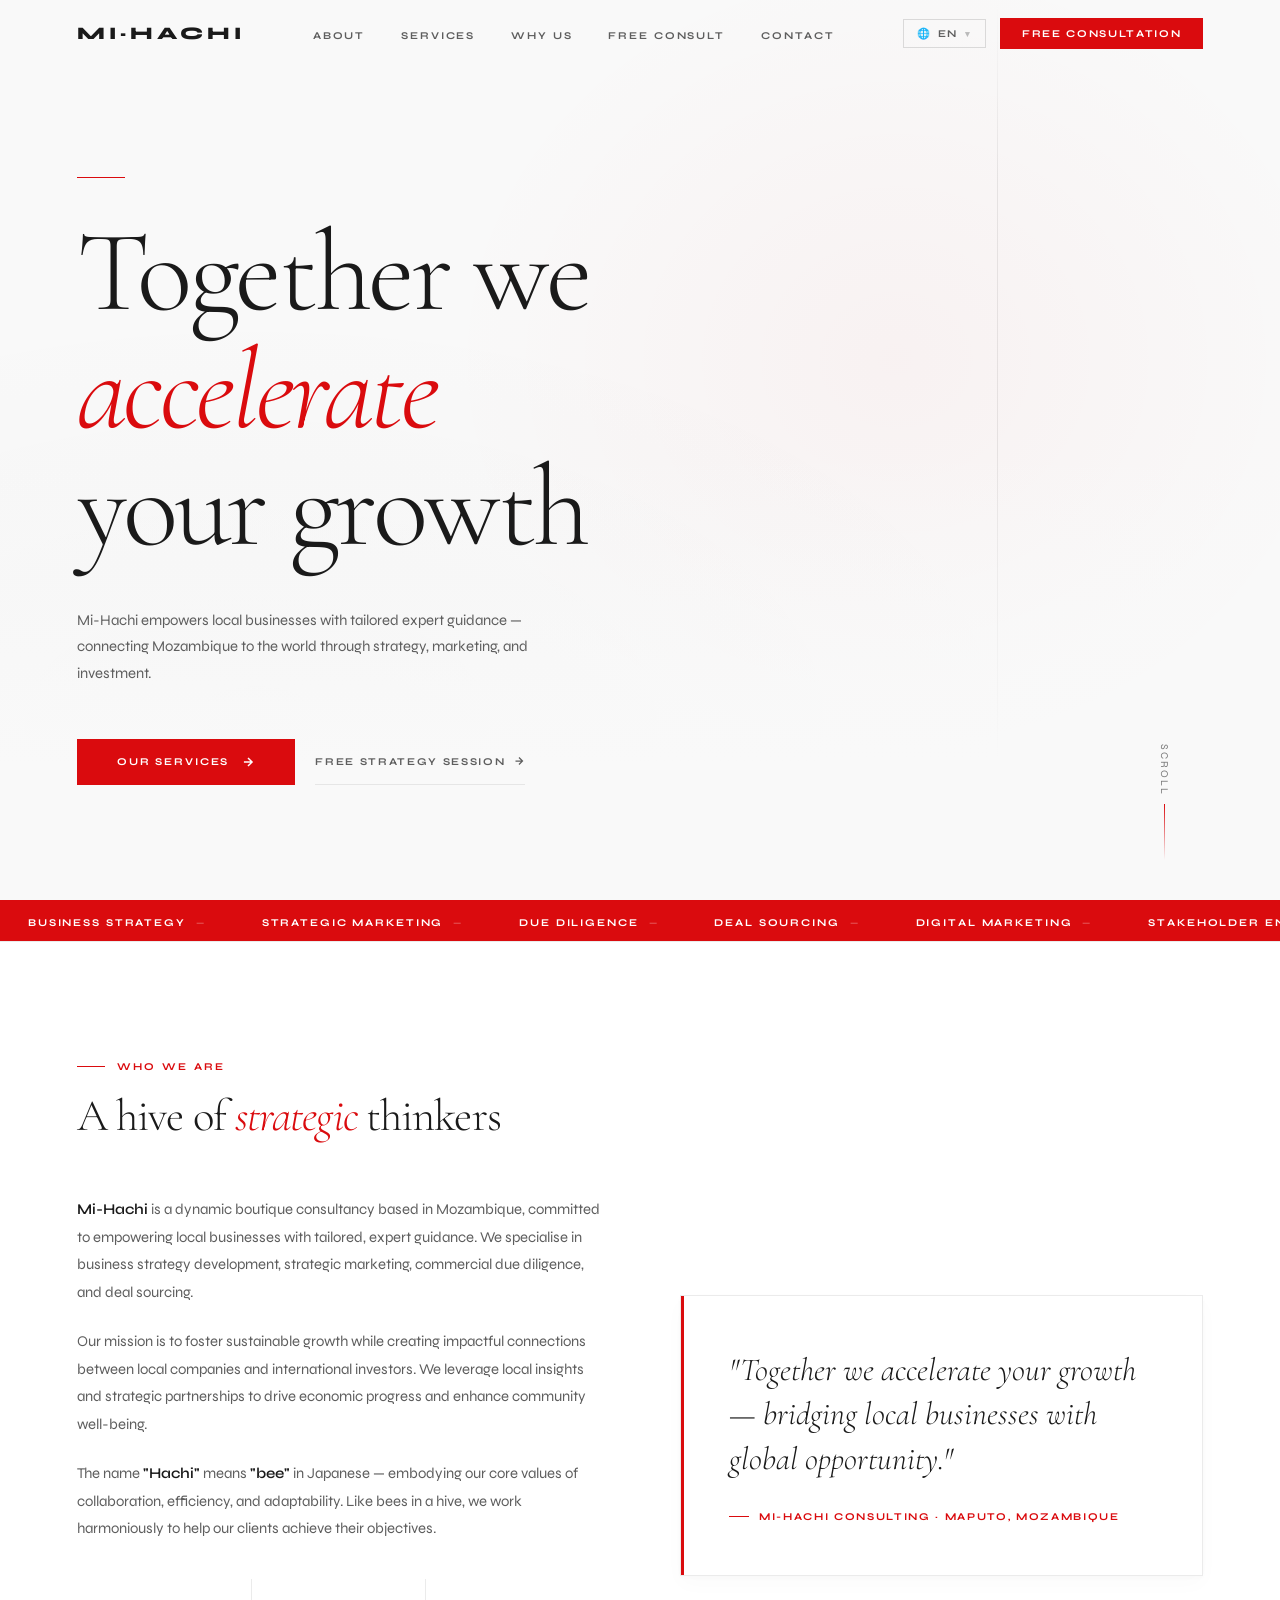
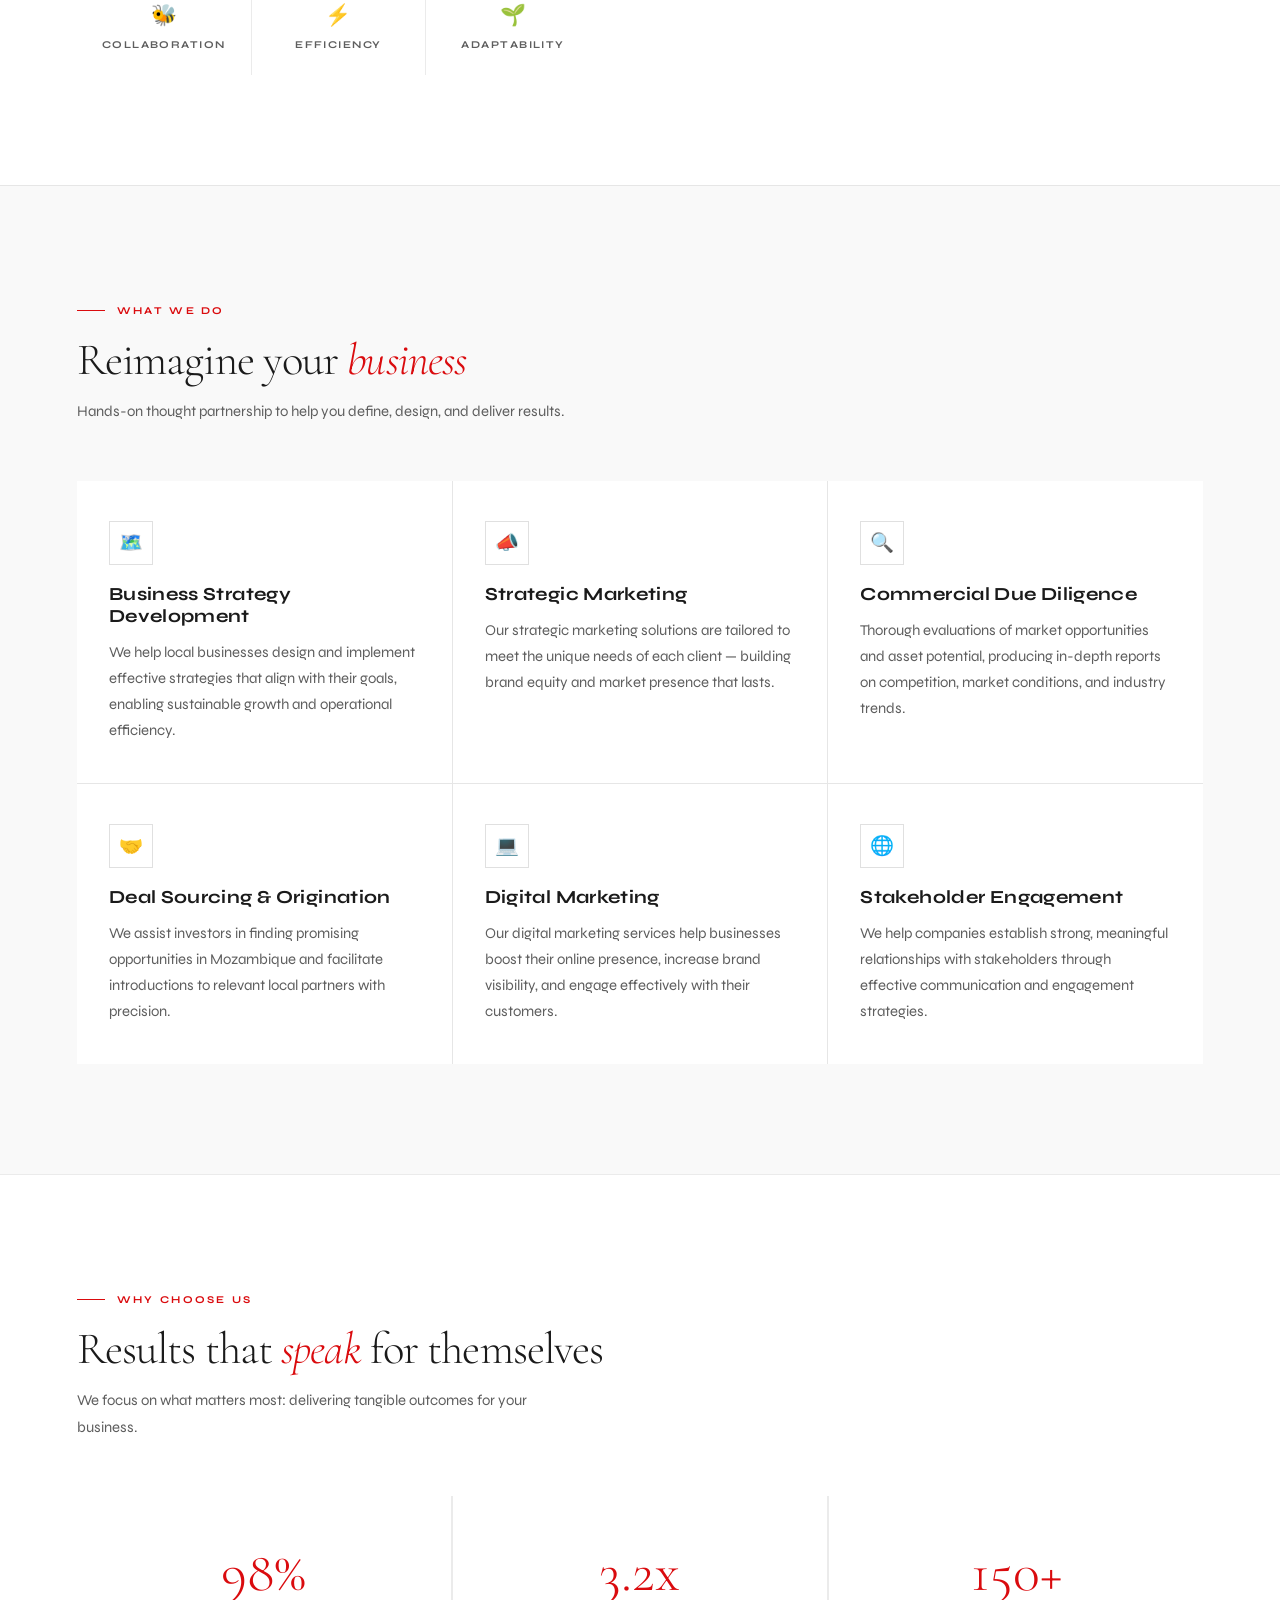
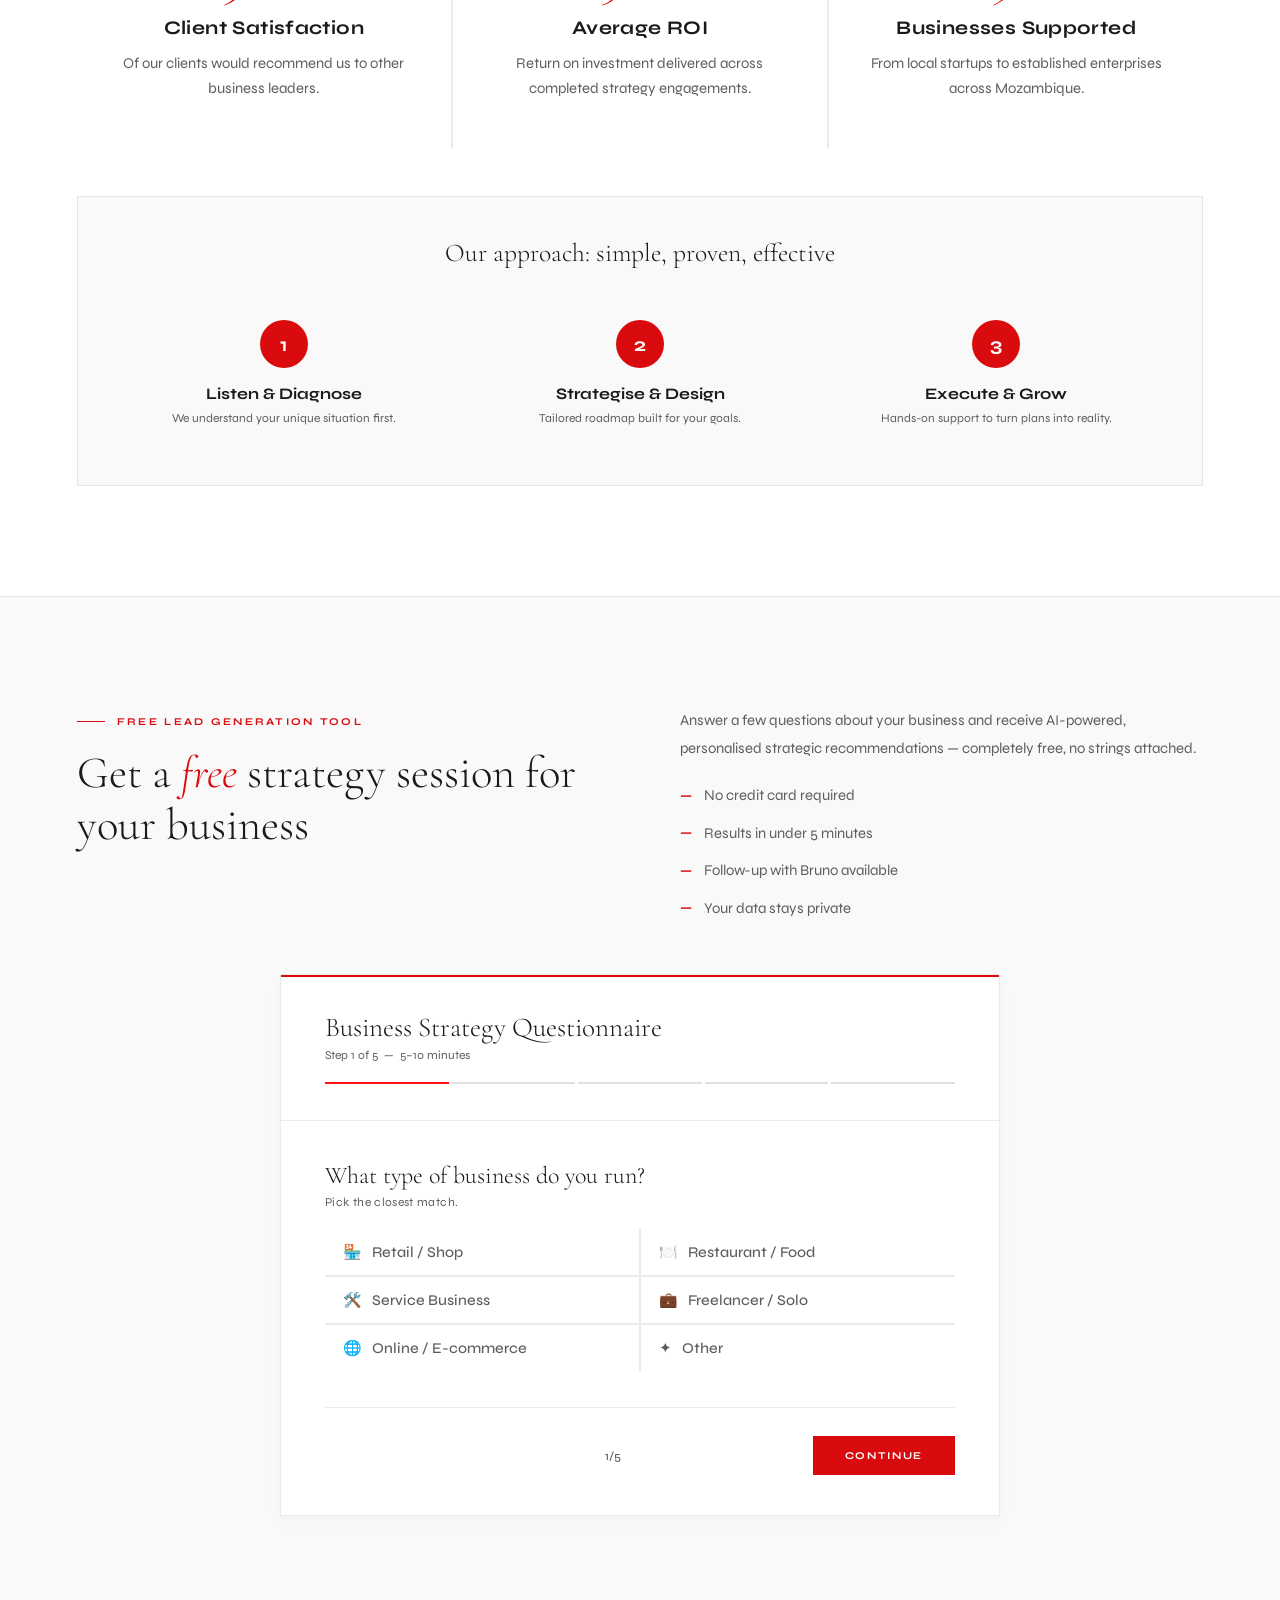
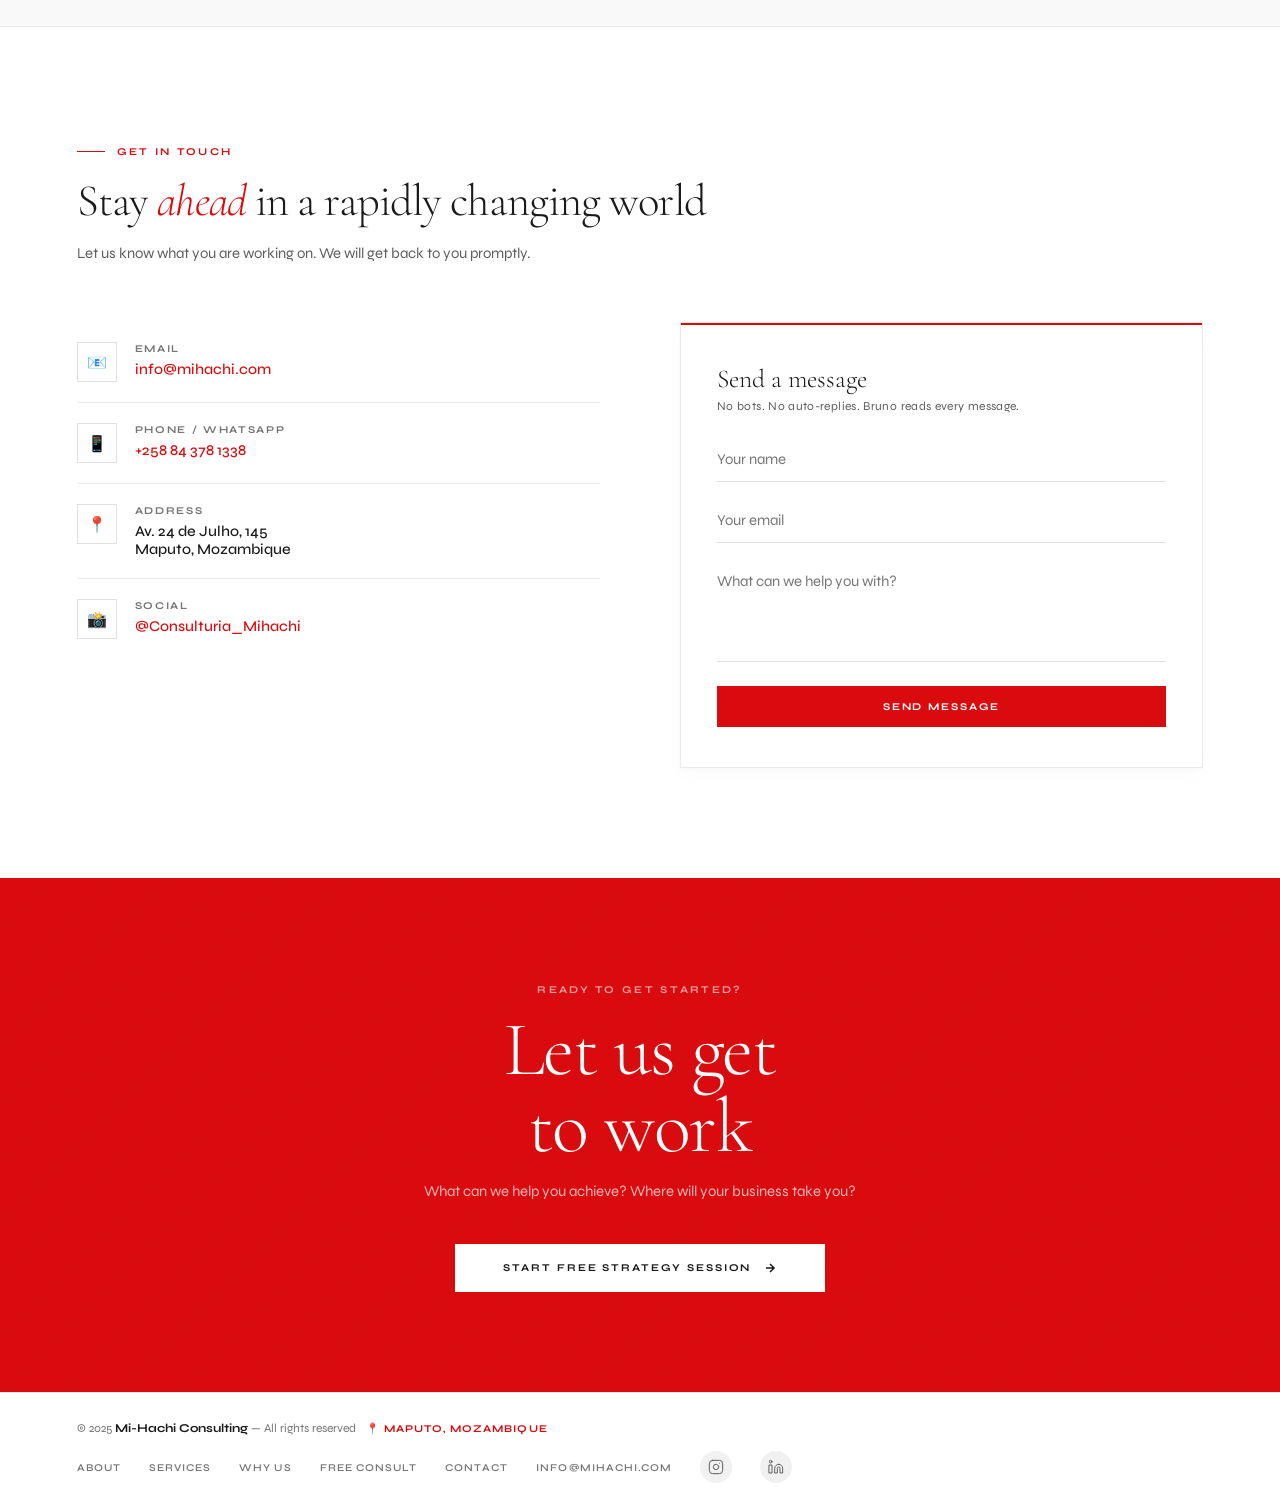
==== commit 78534b45: "index.html" ====
--- a/index.html
+++ b/index.html
@@ -2,508 +2,1085 @@
 <html lang="en">
 <head>
 <meta charset="UTF-8"/>
-<meta name="viewport" content="width=device-width, initial-scale=1.0"/>
-<meta name="description" content="Free AI-powered business strategy consultation for small business owners in Mozambique and Southern Africa. Get clarity on your next move in 5 minutes."/>
-<meta name="robots" content="index, follow"/>
+<meta name="viewport" content="width=device-width, initial-scale=1.0, viewport-fit=cover"/>
+<meta name="description" content="Mi-Hachi Consulting — boutique consultancy based in Mozambique. Business strategy, marketing, due diligence, deal sourcing. Together we accelerate your growth."/>
+<meta property="og:title" content="Mi-Hachi Consulting — Together We Accelerate Your Growth"/>
+<meta property="og:description" content="Boutique consultancy empowering local businesses with tailored expert guidance. Based in Maputo, Mozambique."/>
 <meta property="og:type" content="website"/>
-<meta property="og:url" content="https://mihachi.consulting/"/>
-<meta property="og:title" content="Mi-Hachi Consulting – Free Business Strategy Consultation"/>
-<meta property="og:description" content="Answer a few questions and receive AI-powered, personalised strategic recommendations — completely free. No credit card. No commitment. 5 minutes."/>
-<meta property="og:image" content="https://mihachi.consulting/og-image.jpg"/>
-<meta property="og:locale" content="en_US"/>
-<meta name="twitter:card" content="summary_large_image"/>
-<meta name="twitter:title" content="Mi-Hachi Consulting – Free Business Strategy"/>
-<meta name="twitter:description" content="Free AI-powered strategy consultation for small business owners. Get clarity in 5 minutes."/>
-<meta name="twitter:image" content="https://mihachi.consulting/og-image.jpg"/>
-<title>Mi-Hachi Consulting – Free Business Strategy Consultation</title>
+<title>Mi-Hachi Consulting — Together We Accelerate Your Growth</title>
 <link rel="preconnect" href="https://fonts.googleapis.com"/>
 <link rel="preconnect" href="https://fonts.gstatic.com" crossorigin/>
 <link href="https://fonts.googleapis.com/css2?family=Cormorant+Garamond:ital,wght@0,300;0,400;0,600;1,300;1,400&family=Syne:wght@400;500;600;700;800&display=swap" rel="stylesheet"/>
 <style>
+
 *,*::before,*::after{box-sizing:border-box;margin:0;padding:0}
+
+/* ── PRELOADER / SPLASH SCREEN ─────────────────────────────────── */
+.preloader {
+  position: fixed;
+  top: 0;
+  left: 0;
+  width: 100%;
+  height: 100%;
+  background: var(--offwhite);
+  z-index: 10000;
+  display: flex;
+  align-items: center;
+  justify-content: center;
+  transition: opacity 0.8s var(--ease-cinema), visibility 0.8s var(--ease-cinema);
+}
+.preloader.hide {
+  opacity: 0;
+  visibility: hidden;
+}
+.preloader-content {
+  text-align: center;
+  animation: preloaderFadeIn 0.6s var(--ease-cinema) forwards;
+}
+.preloader-logo {
+  font-family: 'Syne', sans-serif;
+  font-weight: 800;
+  letter-spacing: 6px;
+  font-size: clamp(1.8rem, 6vw, 3rem);
+  color: var(--text-dark);
+  margin-bottom: 16px;
+  opacity: 0;
+  transform: translateY(20px);
+  animation: preloaderSlideUp 0.8s var(--ease-cinema) 0.2s forwards;
+}
+.preloader-line {
+  width: 48px;
+  height: 1px;
+  background: var(--ferrari);
+  margin: 0 auto;
+  opacity: 0;
+  transform: scaleX(0);
+  animation: preloaderLineGrow 0.6s var(--ease-cinema) 0.6s forwards;
+}
+@keyframes preloaderFadeIn {
+  0% { opacity: 0; }
+  100% { opacity: 1; }
+}
+@keyframes preloaderSlideUp {
+  0% { opacity: 0; transform: translateY(20px); }
+  100% { opacity: 1; transform: translateY(0); }
+}
+@keyframes preloaderLineGrow {
+  0% { opacity: 0; transform: scaleX(0); }
+  100% { opacity: 1; transform: scaleX(1); }
+}
+
+/* Main content wrapper — initially hidden, fades in after preloader */
+.main-content {
+  opacity: 0;
+  transition: opacity 0.8s var(--ease-cinema);
+}
+.main-content.visible {
+  opacity: 1;
+}
+
+/* ── FERRARI DESIGN TOKENS – LIGHT BACKGROUND EDITION ───────────────── */
 :root{
-  --ink:#160E04; --ink2:#2B1F0E;
-  --amber:#D97706; --amber2:#F59E0B; --amber3:#FEF3C7;
-  --bone:#FAF7F2; --bone2:#F3EDE2; --bone3:#E8DFD0;
-  --muted:#8A7560; --white:#FFFFFF;
-  --ease:cubic-bezier(.4,0,.2,1); --ease-out:cubic-bezier(0,0,.2,1);
-  --success:#16A34A; --error:#DC2626;
-}
-html{scroll-behavior:smooth;font-size:16px}
-body{font-family:'Syne',sans-serif;background:var(--bone);color:var(--ink);overflow-x:hidden}
-body.use-cursor *{!important}
-
-/* ── CURSOR (desktop pointer only) ── */
-#cursor{position:fixed;width:10px;height:10px;background:var(--amber);border-radius:50%;pointer-events:none;z-index:9999;transform:translate(-50%,-50%);transition:width .2s,height .2s;mix-blend-mode:multiply;display:none}
-#cursor-ring{position:fixed;width:36px;height:36px;border:1.5px solid var(--amber);border-radius:50%;pointer-events:none;z-index:9998;transform:translate(-50%,-50%);opacity:.6;display:none}
+  --white:        #FFFFFF;
+  --offwhite:     #F9F9F9;
+  --light-gray:   #F1F1F1;
+  --border-light: #E5E5E5;
+  --text-dark:    #1A1A1A;
+  --text-muted:   #5E5E5E;
+  --text-soft:    #767676;
+  --ferrari:      #DA0B0E;
+  --ferrari2:     #FF1417;
+  --ferrari-light: rgba(218,11,14,0.08);
+  --card-bg:      #FFFFFF;
+  --line:         rgba(0,0,0,0.08);
+  --line2:        rgba(0,0,0,0.12);
+  --shadow-sm:    0 8px 20px rgba(0,0,0,0.02), 0 2px 4px rgba(0,0,0,0.02);
+  --shadow-hover: 0 20px 30px -12px rgba(0,0,0,0.1), 0 4px 8px rgba(0,0,0,0.05);
+
+  --display: clamp(3.6rem, 9vw, 9rem);
+  --h1:      clamp(2.4rem, 5.5vw, 5.5rem);
+  --h2:      clamp(1.8rem, 3.5vw, 3.6rem);
+  --h3:      1.15rem;
+  --body:    0.93rem;
+  --small:   0.75rem;
+  --micro:   0.65rem;
+
+  --section-pad: 110px 6%;
+  --gap-xl: 80px;
+  --gap-lg: 48px;
+  --gap-md: 24px;
+
+  --ease-cinema: cubic-bezier(.22,1,.36,1);
+  --dur-slow: .9s;
+  --dur-med: .55s;
+}
+
+html{scroll-behavior:smooth;font-size:16px;overflow-x:hidden;-webkit-text-size-adjust:100%}
+body{
+  font-family:'Syne',sans-serif;
+  background:var(--offwhite);
+  color:var(--text-dark);
+  overflow-x:hidden;
+  -webkit-font-smoothing:antialiased;
+  word-break:break-word;
+  overflow-wrap:break-word;
+}
+
+/* BACK TO TOP BUTTON */
+.back-to-top {
+  position: fixed;
+  bottom: 30px;
+  right: 30px;
+  width: 48px;
+  height: 48px;
+  background: var(--ferrari);
+  color: var(--white);
+  border: none;
+  border-radius: 50%;
+  cursor: pointer;
+  display: flex;
+  align-items: center;
+  justify-content: center;
+  opacity: 0;
+  visibility: hidden;
+  transition: all var(--dur-med) var(--ease-cinema);
+  z-index: 1000;
+  box-shadow: 0 4px 12px rgba(218,11,14,0.3);
+  font-size: 1.5rem;
+}
+.back-to-top:hover {
+  background: var(--ferrari2);
+  transform: translateY(-4px);
+  box-shadow: 0 8px 20px rgba(218,11,14,0.4);
+}
+.back-to-top.visible {
+  opacity: 1;
+  visibility: visible;
+}
+
+#cursor{position:fixed;width:8px;height:8px;background:var(--ferrari);border-radius:50%;pointer-events:none;z-index:9999;transform:translate(-50%,-50%);display:none}
+#cursor-ring{position:fixed;width:32px;height:32px;border:1px solid var(--ferrari);border-radius:50%;pointer-events:none;z-index:9998;transform:translate(-50%,-50%);opacity:.5;display:none}
+body.use-cursor{cursor:none}
+body.use-cursor *{cursor:none!important}
 body.use-cursor #cursor,body.use-cursor #cursor-ring{display:block}
-body.use-cursor a,body.use-cursor button,body.use-cursor .opt,body.use-cursor .faq-q,body.use-cursor .lang-btn,body.use-cursor .lang-opt,body.use-cursor .mob-lang-btn,body.use-cursor .how-step,body.use-cursor .wiz-back,body.use-cursor .wiz-next,body.use-cursor .btn-send{}
-body.use-cursor:has(a:hover) #cursor,body.use-cursor:has(button:hover) #cursor{width:18px;height:18px}
-body.use-cursor:has(a:hover) #cursor-ring,body.use-cursor:has(button:hover) #cursor-ring{width:54px;height:54px;opacity:.3}
 @media(prefers-reduced-motion:reduce){
   body.use-cursor #cursor,body.use-cursor #cursor-ring{display:none}
   body{cursor:auto}
-  .hero-glow,.how-visual-hex,.marquee-inner,.scroll-line{animation:none!important}
-  .reveal{opacity:1;transform:none;transition:none}
-}
-
-/* ── LANG SWITCHER ── */
+  *{animation-duration:.01ms!important;transition-duration:.01ms!important}
+  .reveal{opacity:1!important;transform:none!important}
+}
+
+nav{
+  position:fixed;top:0;left:0;right:0;z-index:100;
+  display:flex;align-items:center;justify-content:space-between;
+  padding:0 6%;height:68px;
+  background:transparent;
+  transition:background .5s,border-bottom .5s;
+  border-bottom:1px solid transparent;
+}
+nav.scrolled{
+  background:rgba(255,255,255,.96);
+  border-bottom:1px solid var(--line);
+  backdrop-filter:blur(16px);
+  -webkit-backdrop-filter:blur(16px);
+}
+.nav-logo{
+  display:flex;
+  align-items:center;
+  text-decoration:none;
+  font-weight:800;
+  letter-spacing:4px;
+  font-size:1.1rem;
+  color:var(--text-dark);
+}
+.nav-logo:hover{color:var(--ferrari);}
+
+.nav-links{display:flex;gap:36px;list-style:none}
+.nav-links a{
+  text-decoration:none;
+  color:var(--text-muted);
+  font-size:var(--micro);
+  font-weight:700;
+  letter-spacing:.18em;
+  text-transform:uppercase;
+  position:relative;
+  transition:color var(--dur-med);
+}
+.nav-links a::after{
+  content:'';position:absolute;bottom:-2px;left:0;right:0;
+  height:1px;background:var(--ferrari);
+  transform:scaleX(0);transform-origin:right;
+  transition:transform var(--dur-med) var(--ease-cinema);
+}
+.nav-links a:hover{color:var(--text-dark)}
+.nav-links a:hover::after{transform:scaleX(1);transform-origin:left}
+
+.nav-cta{
+  background:var(--ferrari);
+  color:var(--white)!important;
+  padding:9px 22px;
+  font-size:var(--micro);font-weight:700;
+  letter-spacing:.16em;text-transform:uppercase;
+  text-decoration:none;
+  transition:background var(--dur-med);
+  white-space:nowrap;
+}
+.nav-cta:hover{background:var(--ferrari2)}
+
 .lang-switcher{position:relative;display:flex;align-items:center}
 .lang-btn{
   display:flex;align-items:center;gap:6px;
-  background:none;border:1px solid rgba(255,255,255,.2);
-  color:rgba(250,247,242,.7);padding:6px 14px;border-radius:100px;
-  font-family:'Syne',sans-serif;font-size:.75rem;font-weight:600;
-  letter-spacing:.06em;transition:all .2s;white-space:nowrap;
-}
-.lang-btn:hover{border-color:var(--amber);color:var(--amber)}
-.lang-btn .globe{font-size:.85rem}
-nav.scrolled .lang-btn{border-color:var(--bone3);color:var(--muted)}
-nav.scrolled .lang-btn:hover{border-color:var(--amber);color:var(--amber)}
+  background:none;border:1px solid var(--line2);
+  color:var(--text-muted);padding:7px 13px;
+  font-family:'Syne',sans-serif;font-size:var(--micro);
+  font-weight:700;letter-spacing:.14em;
+  text-transform:uppercase;
+  transition:all var(--dur-med);cursor:pointer;
+}
+.lang-btn:hover{border-color:var(--ferrari);color:var(--text-dark)}
 .lang-drop{
-  position:absolute;top:calc(100% + 10px);right:0;
-  background:var(--white);border:1px solid var(--bone3);
-  border-radius:14px;padding:6px;
-  box-shadow:0 12px 40px rgba(22,14,4,.15);
-  min-width:150px;z-index:200;
+  position:absolute;top:calc(100% + 8px);right:0;
+  background:var(--white);border:1px solid var(--line2);
+  padding:6px;min-width:148px;z-index:200;
   opacity:0;transform:translateY(-6px);pointer-events:none;
-  transition:opacity .22s var(--ease-out),transform .22s var(--ease-out);
+  transition:opacity .22s var(--ease-cinema),transform .22s var(--ease-cinema);
 }
 .lang-switcher.open .lang-drop{opacity:1;transform:translateY(0);pointer-events:auto}
 .lang-opt{
   display:flex;align-items:center;gap:10px;
-  padding:10px 14px;border-radius:8px;
-  font-size:.83rem;font-weight:500;color:var(--ink2);
-  transition:background .15s;white-space:nowrap;
-}
-.lang-opt:hover{background:var(--bone2)}
-.lang-opt.active{color:var(--amber);font-weight:700;background:var(--amber3)}
-.lang-opt .flag{font-size:1rem}
-
-/* ── NAV ── */
-nav{
-  position:fixed;top:0;left:0;right:0;z-index:100;
+  padding:10px 14px;
+  font-size:var(--small);font-weight:500;color:var(--text-muted);
+  transition:color var(--dur-med),background var(--dur-med);
+  cursor:pointer;user-select:none;
+}
+.lang-opt:hover{background:var(--light-gray);color:var(--text-dark)}
+.lang-opt.active{color:var(--ferrari);font-weight:700}
+
+.hamburger{display:none;flex-direction:column;gap:5px;padding:4px;border:none;background:none}
+.hamburger span{width:22px;height:1px;background:var(--text-dark);transition:.3s;display:block}
+
+.mob-nav{
+  position:fixed;top:68px;left:0;right:0;bottom:0;
+  background:var(--white);z-index:99;
+  display:none;flex-direction:column;
+  padding:40px 6% env(safe-area-inset-bottom,24px);
+  gap:0;border-top:1px solid var(--line);
+  overflow-y:auto;-webkit-overflow-scrolling:touch;
+}
+.mob-nav.open{display:flex}
+.mob-nav>a{
+  font-size:1.05rem;font-weight:700;
+  letter-spacing:.12em;text-transform:uppercase;
+  color:var(--text-muted);text-decoration:none;
+  padding:18px 0;border-bottom:1px solid var(--line);
+  transition:color var(--dur-med);
+}
+.mob-nav>a:hover{color:var(--text-dark)}
+.mob-nav>a:last-of-type{border-bottom:none}
+.mob-cta{
+  display:inline-flex!important;background:var(--ferrari)!important;
+  color:var(--white)!important;
+  padding:14px 28px!important;font-weight:700!important;
+  text-decoration:none;margin-top:8px;
+  letter-spacing:.14em;text-transform:uppercase;
+  border-bottom:none!important;
+}
+.mob-lang{display:flex;gap:8px;flex-wrap:wrap;margin-top:8px}
+.mob-lang-btn{
+  background:transparent;border:1px solid var(--line2);
+  padding:8px 16px;
+  font-family:'Syne',sans-serif;
+  font-size:var(--micro);font-weight:700;
+  letter-spacing:.12em;text-transform:uppercase;
+  color:var(--text-muted);transition:all var(--dur-med);cursor:pointer;
+}
+.mob-lang-btn.active{border-color:var(--ferrari);color:var(--ferrari)}
+.mob-lang-btn:hover{border-color:var(--text-dark);color:var(--text-dark)}
+
+#hero{
+  min-height:100svh;
+  display:flex;flex-direction:column;justify-content:flex-end;
+  padding:0 6% 9%;
+  position:relative;overflow:hidden;
+  background:var(--offwhite);
+}
+.hero-bg-img{
+  position:absolute;inset:0;
+  background:
+    radial-gradient(ellipse 55% 70% at 70% 40%, rgba(218,11,14,.03) 0%, transparent 65%),
+    radial-gradient(ellipse 80% 60% at 20% 80%, rgba(0,0,0,.02) 0%, transparent 80%);
+}
+.hero-rule{
+  position:absolute;
+  top:0;right:22%;
+  width:1px;height:100%;
+  background:linear-gradient(to bottom, transparent 0%, var(--line) 20%, var(--line) 80%, transparent 100%);
+}
+.hero-scrim{
+  position:absolute;bottom:0;left:0;right:0;height:50%;
+  background:linear-gradient(to top, var(--offwhite) 30%, transparent 100%);
+}
+.hero-content{position:relative;z-index:2;max-width:min(1000px,100%)}
+.hero-eyebrow{
+  display:inline-flex;
+  align-items:center;
+  gap:14px;
+  margin-bottom:36px;
+}
+.hero-eyebrow::before{
+  content:'';
+  width:48px;
+  height:1px;
+  background:var(--ferrari);
+}
+
+h1.hero-title{
+  font-family:'Cormorant Garamond',serif;
+  font-size:var(--display);
+  font-weight:300;
+  line-height:1.02;
+  color:var(--text-dark);
+  letter-spacing:-.03em;
+  margin-bottom:40px;
+}
+h1.hero-title em{font-style:italic;color:var(--ferrari);font-weight:300}
+.hero-title-line{
+  display:block;
+  overflow:visible;
+  margin:0;
+  padding:0;
+}
+.hero-title-line span{
+  display:inline-block;
+  transform:translateY(105%);
+  animation:slideUp 1.1s var(--ease-cinema) forwards;
+  line-height:1.02;
+}
+.hero-title-line:nth-child(1) span{animation-delay:.35s}
+.hero-title-line:nth-child(2) span{animation-delay:.5s}
+.hero-title-line:nth-child(3) span{animation-delay:.65s}
+@keyframes slideUp{
+  0% { transform: translateY(105%); }
+  100% { transform: translateY(0); }
+}
+
+.hero-sub{
+  font-size:var(--body);font-weight:400;
+  color:var(--text-muted);
+  max-width:min(480px,100%);line-height:1.8;
+  margin-bottom:52px;
+}
+.hero-actions{
+  display:flex;align-items:center;gap:20px;flex-wrap:wrap;
+}
+
+.btn-primary{
+  background:var(--ferrari);color:var(--white);
+  padding:16px 40px;
+  font-family:'Syne',sans-serif;
+  font-size:var(--micro);font-weight:700;letter-spacing:.18em;
+  text-transform:uppercase;text-decoration:none;
+  display:inline-flex;align-items:center;gap:12px;
+  transition:background var(--dur-med);
+  border:none;
+}
+.btn-primary:hover{background:var(--ferrari2)}
+.btn-primary svg{transition:transform var(--dur-med)}
+.btn-primary:hover svg{transform:translateX(5px)}
+
+.btn-ghost{
+  color:var(--text-muted);
+  font-size:var(--micro);font-weight:700;letter-spacing:.16em;
+  text-transform:uppercase;text-decoration:none;
+  display:flex;align-items:center;gap:8px;
+  transition:color var(--dur-med);
+  padding:16px 0;
+  border-bottom:1px solid var(--line);
+}
+.btn-ghost:hover{color:var(--text-dark);border-color:var(--ferrari)}
+
+.scroll-hint{
+  position:absolute;bottom:40px;right:6%;
+  display:flex;flex-direction:column;align-items:center;gap:8px;
+  z-index:2;
+}
+.scroll-hint span{
+  font-size:var(--micro);letter-spacing:.2em;
+  text-transform:uppercase;color:var(--text-soft);
+  writing-mode:vertical-rl;
+}
+.scroll-line{
+  width:1px;height:56px;
+  background:linear-gradient(var(--ferrari),transparent);
+  animation:scrollDrop 2.2s ease-in-out infinite;
+}
+@keyframes scrollDrop{
+  0%{transform:scaleY(0);transform-origin:top}
+  50%{transform:scaleY(1);transform-origin:top}
+  51%{transform-origin:bottom}
+  100%{transform:scaleY(0);transform-origin:bottom}
+}
+
+.marquee-strip{
+  background:var(--ferrari);padding:11px 0;
+  overflow:hidden;white-space:nowrap;width:100vw;max-width:100%;
+}
+.marquee-inner{display:inline-flex;animation:marquee 26s linear infinite}
+.marquee-inner span{
+  font-size:var(--micro);font-weight:700;
+  letter-spacing:.18em;text-transform:uppercase;
+  color:var(--white);padding:0 28px;
+  display:inline-flex;align-items:center;gap:10px;
+}
+.marquee-inner span::after{content:'—';opacity:.4;font-weight:300}
+@keyframes marquee{to{transform:translateX(-50%)}}
+
+section{padding:var(--section-pad)}
+.container{max-width:1200px;margin:0 auto}
+
+.reveal{
+  opacity:0;transform:translateY(28px);
+  transition:opacity var(--dur-slow) var(--ease-cinema),
+             transform var(--dur-slow) var(--ease-cinema);
+}
+.reveal.visible{opacity:1;transform:translateY(0)}
+.reveal-delay-1{transition-delay:.12s}
+.reveal-delay-2{transition-delay:.24s}
+.reveal-delay-3{transition-delay:.36s}
+
+.section-tag{
+  display:inline-flex;align-items:center;gap:12px;
+  font-size:var(--micro);font-weight:700;
+  letter-spacing:.22em;text-transform:uppercase;
+  color:var(--ferrari);margin-bottom:20px;
+}
+.section-tag::before{content:'';width:28px;height:1px;background:var(--ferrari)}
+h2.section-title{
+  font-family:'Cormorant Garamond',serif;
+  font-size:var(--h2);
+  font-weight:300;line-height:1.05;
+  color:var(--text-dark);letter-spacing:-.02em;
+}
+h2.section-title em{font-style:italic;color:var(--ferrari)}
+.section-lead{
+  font-size:var(--body);color:var(--text-muted);
+  line-height:1.8;max-width:min(500px,100%);margin-top:14px;
+}
+
+#about{background:var(--white);border-top:1px solid var(--line)}
+.about-grid{
+  display:grid;grid-template-columns:1fr 1fr;
+  gap:var(--gap-xl);align-items:center;margin-top:56px;
+}
+.about-text p{
+  font-size:var(--body);color:var(--text-muted);
+  line-height:1.85;margin-bottom:22px;
+}
+.about-text p strong{color:var(--text-dark);font-weight:600}
+.about-values{display:grid;grid-template-columns:repeat(3,1fr);gap:1px;margin-top:36px;background:var(--line)}
+.value-chip{
+  padding:24px 20px;background:var(--white);
+  text-align:center;
+  transition:background var(--dur-med);
+}
+.value-chip:hover{background:var(--light-gray)}
+.value-chip .vi{font-size:1.3rem;margin-bottom:10px;display:block}
+.value-chip h4{
+  font-size:var(--micro);font-weight:700;
+  color:var(--text-muted);letter-spacing:.14em;text-transform:uppercase;
+}
+
+.about-pull{
+  padding:52px 48px;
+  border:1px solid var(--line);
+  background:var(--white);
+  position:relative;overflow:hidden;
+  box-shadow: var(--shadow-sm);
+}
+.about-pull::before{
+  content:'';position:absolute;top:0;left:0;
+  width:3px;height:100%;background:var(--ferrari);
+}
+.about-pull blockquote{
+  font-family:'Cormorant Garamond',serif;
+  font-size:clamp(1.4rem,2.5vw,2rem);
+  font-weight:300;font-style:italic;
+  color:var(--text-dark);line-height:1.4;
+  margin-bottom:28px;
+}
+.about-pull-sub{
+  font-size:var(--micro);font-weight:700;
+  letter-spacing:.16em;text-transform:uppercase;
+  color:var(--ferrari);
+  display:flex;align-items:center;gap:10px;
+}
+.about-pull-sub::before{content:'';width:20px;height:1px;background:var(--ferrari)}
+
+#services{background:var(--offwhite);border-top:1px solid var(--line)}
+.services-grid{
+  display:grid;grid-template-columns:repeat(3,1fr);
+  gap:1px;margin-top:56px;
+  background:var(--line);
+}
+.svc-card{
+  background:var(--white);
+  padding:40px 32px;
+  position:relative;
+  overflow:hidden;
+  transition:all var(--dur-med) var(--ease-cinema);
+}
+.svc-card::after{
+  content:'';position:absolute;
+  bottom:0;left:0;right:0;height:2px;
+  background:var(--ferrari);
+  transform:scaleX(0);transform-origin:left;
+  transition:transform .5s var(--ease-cinema);
+}
+.svc-card:hover{
+  background:var(--white);
+  transform:translateY(-6px) scale(1.01);
+  box-shadow: var(--shadow-hover);
+  z-index: 2;
+}
+.svc-card:hover::after{transform:scaleX(1)}
+.svc-ico{
+  width:44px;height:44px;
+  border:1px solid var(--line2);
+  display:flex;align-items:center;justify-content:center;
+  font-size:1.2rem;margin-bottom:18px;
+  transition:border-color var(--dur-med);
+}
+.svc-card:hover .svc-ico{border-color:var(--ferrari)}
+.svc-card h3{
+  font-size:var(--h3);font-weight:700;
+  color:var(--text-dark);margin-bottom:12px;
+  letter-spacing:.02em;
+}
+.svc-card p{font-size:var(--body);color:var(--text-muted);line-height:1.75}
+
+#why-choose-us{background:var(--white);border-top:1px solid var(--line)}
+.results-grid{
+  display:grid;
+  grid-template-columns:repeat(3,1fr);
+  gap:2px;
+  background:var(--line);
+  margin-top:56px;
+}
+.result-card{
+  background:var(--white);
+  padding:48px 32px;
+  text-align:center;
+  transition:all var(--dur-med) var(--ease-cinema);
+}
+.result-card:hover{
+  transform:translateY(-6px);
+  background:var(--light-gray);
+}
+.result-number{
+  font-family:'Cormorant Garamond',serif;
+  font-size:3.5rem;
+  font-weight:300;
+  color:var(--ferrari);
+  line-height:1;
+  margin-bottom:16px;
+}
+.result-card h3{
+  font-size:1.2rem;
+  font-weight:700;
+  color:var(--text-dark);
+  margin-bottom:12px;
+  letter-spacing:.02em;
+}
+.result-card p{
+  font-size:var(--body);
+  color:var(--text-muted);
+  line-height:1.65;
+}
+
+.methodology{
+  margin-top:48px;
+  padding:40px;
+  background:var(--offwhite);
+  border:1px solid var(--line);
+  text-align:center;
+}
+.methodology h3{
+  font-family:'Cormorant Garamond',serif;
+  font-size:1.6rem;
+  font-weight:300;
+  color:var(--text-dark);
+  margin-bottom:32px;
+}
+.method-steps{
+  display:flex;
+  justify-content:space-between;
+  gap:24px;
+  flex-wrap:wrap;
+}
+.method-step{
+  flex:1;
+  min-width:150px;
+  padding:20px;
+}
+.method-num{
+  width:48px;
+  height:48px;
+  margin:0 auto 16px;
+  background:var(--ferrari);
+  color:var(--white);
+  border-radius:50%;
+  display:flex;
+  align-items:center;
+  justify-content:center;
+  font-weight:700;
+  font-size:1.2rem;
+}
+.method-step h4{
+  font-size:1rem;
+  font-weight:700;
+  color:var(--text-dark);
+  margin-bottom:8px;
+}
+.method-step p{
+  font-size:var(--small);
+  color:var(--text-muted);
+}
+
+#consult{background:var(--offwhite);border-top:1px solid var(--line)}
+.consult-intro{
+  display:grid;grid-template-columns:1fr 1fr;
+  gap:var(--gap-xl);align-items:start;margin-bottom:52px;
+}
+.consult-tag-line{
+  font-family:'Cormorant Garamond',serif;
+  font-size:clamp(1.9rem,3.5vw,3.2rem);
+  font-weight:300;color:var(--text-dark);line-height:1.15;
+}
+.consult-tag-line em{font-style:italic;color:var(--ferrari)}
+.consult-desc{font-size:var(--body);color:var(--text-muted);line-height:1.85}
+.consult-desc p{margin-bottom:14px}
+.consult-perks{display:flex;flex-direction:column;gap:10px;margin-top:20px}
+.perk{
+  display:flex;align-items:center;gap:12px;
+  font-size:var(--body);color:var(--text-muted);
+}
+.perk::before{
+  content:'—';color:var(--ferrari);
+  font-weight:700;font-size:.9rem;flex-shrink:0;
+}
+
+.wizard-outer{
+  max-width:720px;margin:0 auto;
+  border:1px solid var(--line);background:var(--white);
+  box-shadow: var(--shadow-sm);
+}
+.wiz-head{
+  background:var(--white);
+  padding:36px 44px;
+  border-bottom:1px solid var(--line);
+  position:relative;
+}
+.wiz-head::before{
+  content:'';position:absolute;
+  top:0;left:0;width:100%;height:2px;background:var(--ferrari);
+}
+.wiz-head h3{
+  font-family:'Cormorant Garamond',serif;
+  font-size:1.7rem;font-weight:300;color:var(--text-dark);margin-bottom:4px;
+}
+.wiz-head p{font-size:var(--small);color:var(--text-muted)}
+.wiz-progress{display:flex;gap:3px;margin-top:20px}
+.wiz-progress span{
+  flex:1;height:2px;
+  background:var(--line2);transition:background .4s;
+}
+.wiz-progress span.done{background:var(--ferrari)}
+.wiz-progress span.active{background:var(--ferrari2)}
+.wiz-body{padding:40px 44px}
+.wiz-step{display:none;animation:fadeIn .35s var(--ease-cinema)}
+.wiz-step.active{display:block}
+@keyframes fadeIn{from{opacity:0;transform:translateY(8px)}to{opacity:1;transform:translateY(0)}}
+.wiz-step h4{
+  font-family:'Cormorant Garamond',serif;
+  font-size:1.5rem;font-weight:300;color:var(--text-dark);margin-bottom:5px;
+}
+.wiz-hint{font-size:var(--small);color:var(--text-muted);margin-bottom:20px;letter-spacing:.03em}
+.opts{display:grid;grid-template-columns:1fr 1fr;gap:2px;background:var(--line)}
+.opt{
+  padding:14px 18px;
+  font-size:var(--body);font-weight:500;color:var(--text-muted);
+  background:var(--white);display:flex;align-items:center;gap:10px;
+  transition:background var(--dur-med),color var(--dur-med);
+  user-select:none;cursor:pointer;
+}
+.opt:hover{background:var(--light-gray);color:var(--text-dark)}
+.opt.sel{background:var(--light-gray);color:var(--ferrari);border-left:2px solid var(--ferrari)}
+.wiz-textarea,.wiz-input{
+  width:100%;border:none;border-bottom:1px solid var(--line2);
+  padding:14px 0;
+  font-family:'Syne',sans-serif;font-size:var(--body);
+  color:var(--text-dark);background:transparent;
+  outline:none;resize:none;
+  transition:border-color .2s;
+}
+.wiz-textarea:focus,.wiz-input:focus{border-color:var(--ferrari)}
+.wiz-textarea::placeholder,.wiz-input::placeholder{color:var(--text-soft)}
+.wiz-nav{
+  display:flex;justify-content:space-between;align-items:center;
+  margin-top:36px;padding-top:28px;border-top:1px solid var(--line);
+}
+.wiz-back{
+  background:none;border:1px solid var(--line2);
+  padding:11px 24px;
+  font-family:'Syne',sans-serif;font-size:var(--micro);
+  font-weight:700;letter-spacing:.14em;text-transform:uppercase;
+  color:var(--text-muted);transition:all var(--dur-med);cursor:pointer;
+}
+.wiz-back:hover{border-color:var(--text-dark);color:var(--text-dark)}
+.wiz-next{
+  background:var(--ferrari);color:var(--white);border:none;
+  padding:13px 32px;
+  font-family:'Syne',sans-serif;font-size:var(--micro);
+  font-weight:700;letter-spacing:.16em;text-transform:uppercase;
+  cursor:pointer;display:inline-flex;align-items:center;gap:8px;
+  transition:background var(--dur-med);
+}
+.wiz-next:hover{background:var(--ferrari2)}
+.step-ct{font-size:var(--small);color:var(--text-muted);font-weight:500}
+
+#result-panel{display:none;padding:40px 44px}
+.res-hero{text-align:center;padding-bottom:32px;border-bottom:1px solid var(--line);margin-bottom:32px}
+.res-check{
+  width:56px;height:56px;
+  border:1px solid var(--ferrari);background:rgba(218,11,14,.08);
+  display:flex;align-items:center;justify-content:center;
+  font-size:1.4rem;margin:0 auto 16px;
+}
+.res-hero h3{
+  font-family:'Cormorant Garamond',serif;
+  font-size:1.9rem;font-weight:300;color:var(--text-dark);margin-bottom:6px;
+}
+.res-hero p{font-size:var(--body);color:var(--text-muted)}
+.res-block{margin-bottom:24px}
+.res-label{
+  font-size:var(--micro);font-weight:700;letter-spacing:.18em;
+  text-transform:uppercase;color:var(--ferrari);margin-bottom:12px;
+  display:flex;align-items:center;gap:8px;
+}
+.res-label::before{content:'';width:16px;height:1px;background:var(--ferrari)}
+.res-items{display:flex;flex-direction:column;gap:2px;background:var(--line)}
+.res-item{
+  display:flex;gap:14px;padding:14px 16px;
+  background:var(--white);align-items:flex-start;
+}
+.res-n{
+  width:22px;height:22px;
+  border:1px solid var(--ferrari);
+  display:flex;align-items:center;justify-content:center;
+  font-size:var(--micro);font-weight:700;
+  color:var(--ferrari);flex-shrink:0;
+}
+.res-item p{font-size:var(--body);color:var(--text-muted);line-height:1.65}
+
+#contact{background:var(--white);border-top:1px solid var(--line)}
+.contact-grid{
+  display:grid;grid-template-columns:1fr 1fr;
+  gap:var(--gap-xl);margin-top:56px;align-items:start;
+}
+.contact-item{
+  display:flex;align-items:flex-start;gap:18px;
+  padding:20px 0;border-bottom:1px solid var(--line);
+}
+.contact-item:last-child{border-bottom:none}
+.c-ico{
+  width:40px;height:40px;
+  border:1px solid var(--line2);
+  display:flex;align-items:center;justify-content:center;
+  font-size:1rem;flex-shrink:0;
+  transition:border-color var(--dur-med);
+}
+.contact-item:hover .c-ico{border-color:var(--ferrari)}
+.c-label{
+  font-size:var(--micro);font-weight:700;
+  letter-spacing:.16em;text-transform:uppercase;
+  color:var(--text-soft);margin-bottom:5px;
+}
+.c-value{font-size:var(--body);color:var(--text-dark);font-weight:500}
+.c-value a{color:var(--ferrari);text-decoration:none;transition:color var(--dur-med)}
+.c-value a:hover{color:var(--ferrari2)}
+
+.contact-form-panel{
+  border:1px solid var(--line);background:var(--white);
+  padding:40px 36px;position:relative;
+  box-shadow: var(--shadow-sm);
+}
+.contact-form-panel::before{
+  content:'';position:absolute;top:0;left:0;
+  width:100%;height:2px;background:var(--ferrari);
+}
+.contact-form-panel h3{
+  font-family:'Cormorant Garamond',serif;
+  font-size:1.6rem;font-weight:300;color:var(--text-dark);margin-bottom:5px;
+}
+.contact-form-panel>p{font-size:var(--small);color:var(--text-muted);margin-bottom:24px;letter-spacing:.03em}
+.cf-stack{display:flex;flex-direction:column;gap:0}
+.cf-field{border-bottom:1px solid var(--line2);margin-bottom:16px}
+.cf-input,.cf-textarea{
+  width:100%;border:none;
+  padding:13px 0;
+  font-family:'Syne',sans-serif;font-size:var(--body);
+  color:var(--text-dark);background:transparent;
+  outline:none;resize:none;transition:color .2s;
+}
+.cf-input::placeholder,.cf-textarea::placeholder{color:var(--text-soft)}
+.cf-input:focus,.cf-textarea:focus{color:var(--text-dark)}
+.cf-field:focus-within{border-color:var(--ferrari)}
+.cf-input.error,.cf-textarea.error{color:var(--ferrari)}
+.field-err{font-size:var(--micro);color:var(--ferrari);margin-top:3px;display:none;letter-spacing:.08em}
+.field-err.show{display:block}
+.btn-send{
+  background:var(--ferrari);color:var(--white);border:none;
+  padding:14px;width:100%;
+  font-family:'Syne',sans-serif;font-size:var(--micro);
+  font-weight:700;letter-spacing:.18em;text-transform:uppercase;
+  cursor:pointer;margin-top:8px;
+  transition:background var(--dur-med);
+}
+.btn-send:hover{background:var(--ferrari2)}
+.btn-send:disabled{opacity:.5}
+.form-msg{
+  font-size:var(--small);padding:12px 0;display:none;
+  letter-spacing:.04em;
+}
+.form-msg.success{color:#10b981;display:block}
+.form-msg.error{color:var(--ferrari);display:block}
+
+#fcta{
+  background:var(--ferrari);
+  padding:100px 6%;text-align:center;
+  position:relative;overflow:hidden;
+}
+#fcta::before{
+  content:'';position:absolute;inset:0;
+  background:repeating-linear-gradient(
+    -45deg,
+    transparent,transparent 40px,
+    rgba(0,0,0,.04) 40px,rgba(0,0,0,.04) 41px
+  );
+}
+.fcta-tag{
+  display:inline-block;
+  font-size:var(--micro);font-weight:700;
+  letter-spacing:.22em;text-transform:uppercase;
+  color:rgba(255,255,255,.6);margin-bottom:16px;
+  position:relative;
+}
+.fcta-title{
+  font-family:'Cormorant Garamond',serif;
+  font-size:clamp(2.4rem,6vw,5.5rem);
+  font-weight:300;color:var(--white);
+  line-height:1;margin-bottom:16px;
+  letter-spacing:-.02em;position:relative;
+}
+.fcta-sub{
+  font-size:var(--body);color:rgba(255,255,255,.7);
+  margin-bottom:44px;position:relative;
+}
+.btn-light{
+  background:var(--white);color:var(--text-dark);
+  padding:17px 48px;
+  font-family:'Syne',sans-serif;
+  font-size:var(--micro);font-weight:700;
+  letter-spacing:.18em;text-transform:uppercase;
+  text-decoration:none;
+  display:inline-flex;align-items:center;gap:12px;
+  transition:background var(--dur-med),color var(--dur-med);
+  position:relative;
+}
+.btn-light:hover{background:var(--text-dark);color:var(--white)}
+
+footer{
+  background:var(--white);padding:28px 6%;
   display:flex;align-items:center;justify-content:space-between;
-  padding:0 6%;height:72px;
-  background:rgba(250,247,242,0);
-  transition:background .4s,border-bottom .4s;
-  border-bottom:1px solid transparent;
-}
-nav.scrolled{background:rgba(250,247,242,.96);border-bottom:1px solid var(--bone3);backdrop-filter:blur(12px)}
-.nav-right{display:flex;align-items:center;gap:16px}
-.nav-logo{display:flex;align-items:center;gap:12px;text-decoration:none;opacity:0;animation:fadeUp .8s var(--ease-out) .1s forwards}
-.logo-hex-wrap{width:36px;height:36px;flex-shrink:0}
-.logo-hex-wrap svg{width:100%;height:100%}
-.nav-wordmark{display:flex;flex-direction:column;line-height:1}
-.nav-wordmark .nm1{font-family:'Cormorant Garamond',serif;font-size:1.25rem;font-weight:600;letter-spacing:.02em;color:var(--bone)}
-nav.scrolled .nm1{color:var(--ink)}
-.nav-wordmark .nm2{font-size:.62rem;font-weight:600;letter-spacing:.18em;color:rgba(250,247,242,.5);text-transform:uppercase}
-nav.scrolled .nm2{color:var(--muted)}
-.nav-links{display:flex;gap:36px;list-style:none}
-.nav-links a{text-decoration:none;color:rgba(250,247,242,.7);font-size:.82rem;font-weight:500;letter-spacing:.06em;text-transform:uppercase;position:relative;opacity:0;animation:fadeUp .6s var(--ease-out) forwards;transition:color .2s}
-nav.scrolled .nav-links a{color:var(--ink2)}
-.nav-links li:nth-child(1) a{animation-delay:.2s}
-.nav-links li:nth-child(2) a{animation-delay:.3s}
-.nav-links li:nth-child(3) a{animation-delay:.4s}
-.nav-links li:nth-child(4) a{animation-delay:.5s}
-.nav-links a::after{content:'';position:absolute;bottom:-3px;left:0;right:0;height:1px;background:var(--amber);transform:scaleX(0);transform-origin:right;transition:transform .3s var(--ease)}
-.nav-links a:hover{color:var(--amber2)}
-.nav-links a:hover::after{transform:scaleX(1);transform-origin:left}
-.nav-cta-btn{background:var(--amber);color:var(--white);padding:9px 24px;border-radius:100px;text-decoration:none;font-size:.8rem;font-weight:600;letter-spacing:.05em;text-transform:uppercase;transition:background .25s,transform .2s;opacity:0;animation:fadeUp .6s var(--ease-out) .6s forwards;white-space:nowrap}
-.nav-cta-btn:hover{background:var(--amber2);transform:translateY(-1px)}
-.hamburger{display:none;flex-direction:column;gap:5px;padding:4px;border:none;background:none}
-.hamburger span{width:24px;height:1.5px;background:var(--bone);transition:.3s;display:block}
-nav.scrolled .hamburger span{background:var(--ink)}
-
-/* ── HERO ── */
-#hero{min-height:100svh;display:flex;flex-direction:column;justify-content:flex-end;padding:0 6% 8%;position:relative;overflow:hidden;background:var(--ink)}
-.hero-bg{position:absolute;inset:0;background:radial-gradient(ellipse 70% 60% at 65% 30%,#2B1A06 0%,var(--ink) 100%)}
-.hero-grid-lines{position:absolute;inset:0;background-image:linear-gradient(rgba(250,247,242,.03) 1px,transparent 1px),linear-gradient(90deg,rgba(250,247,242,.03) 1px,transparent 1px);background-size:80px 80px}
-.hero-hexes{position:absolute;top:-5%;right:-5%;width:55%;height:110%;opacity:.08;pointer-events:none}
-.hero-hexes svg{width:100%;height:100%}
-.hero-glow{position:absolute;right:10%;top:15%;width:500px;height:500px;background:radial-gradient(circle,rgba(217,119,6,.25) 0%,transparent 70%);animation:breathe 6s ease-in-out infinite;pointer-events:none}
-@keyframes breathe{0%,100%{transform:scale(1);opacity:.8}50%{transform:scale(1.12);opacity:1}}
-.hero-content{position:relative;z-index:2;max-width:900px}
-.hero-eyebrow{display:inline-flex;align-items:center;gap:10px;color:var(--amber2);font-size:.78rem;font-weight:600;letter-spacing:.14em;text-transform:uppercase;margin-bottom:36px;opacity:0;animation:fadeUp .8s var(--ease-out) .3s forwards}
-.hero-eyebrow::before{content:'';width:32px;height:1px;background:var(--amber)}
-h1.hero-title{font-family:'Cormorant Garamond',serif;font-size:clamp(3.2rem,7vw,7rem);font-weight:300;line-height:1.05;color:var(--bone);letter-spacing:-.01em;margin-bottom:32px}
-h1.hero-title em{font-style:italic;color:var(--amber2);font-weight:300}
-.hero-title-line{display:block;overflow:hidden}
-.hero-title-line span{display:block;transform:translateY(100%);animation:slideUp .9s var(--ease-out) forwards}
-.hero-title-line:nth-child(1) span{animation-delay:.4s}
-.hero-title-line:nth-child(2) span{animation-delay:.55s}
-.hero-title-line:nth-child(3) span{animation-delay:.7s}
-@keyframes slideUp{to{transform:translateY(0)}}
-.hero-sub{font-size:1.05rem;font-weight:400;color:rgba(250,247,242,.55);max-width:520px;line-height:1.7;margin-bottom:48px;opacity:0;animation:fadeUp .8s var(--ease-out) .9s forwards}
-.hero-actions{display:flex;align-items:center;gap:24px;flex-wrap:wrap;opacity:0;animation:fadeUp .8s var(--ease-out) 1.05s forwards}
-.btn-hero{background:var(--amber);color:var(--white);padding:16px 40px;border-radius:100px;text-decoration:none;font-size:.9rem;font-weight:600;letter-spacing:.05em;text-transform:uppercase;display:inline-flex;align-items:center;gap:10px;transition:background .25s,transform .2s,box-shadow .3s}
-.btn-hero:hover{background:var(--amber2);transform:translateY(-2px);box-shadow:0 8px 32px rgba(217,119,6,.4)}
-.btn-hero svg{transition:transform .25s}
-.btn-hero:hover svg{transform:translateX(5px)}
-.hero-trust{font-size:.82rem;color:rgba(250,247,242,.4);display:flex;align-items:center;gap:8px;font-weight:500;letter-spacing:.04em}
-.hero-trust::before{content:'🔒';font-size:.9rem;opacity:.7}
-.scroll-hint{position:absolute;bottom:40px;right:6%;display:flex;flex-direction:column;align-items:center;gap:8px;z-index:2;opacity:0;animation:fadeUp .8s var(--ease-out) 1.4s forwards}
-.scroll-hint span{font-size:.7rem;letter-spacing:.18em;text-transform:uppercase;color:rgba(250,247,242,.3);writing-mode:vertical-rl}
-.scroll-line{width:1px;height:60px;background:linear-gradient(rgba(250,247,242,.3),transparent);animation:scrollDrop 2s ease-in-out infinite}
-@keyframes scrollDrop{0%{transform:scaleY(0);transform-origin:top;opacity:1}50%{transform:scaleY(1);transform-origin:top}51%{transform-origin:bottom}100%{transform:scaleY(0);transform-origin:bottom;opacity:0}}
-
-/* ── MARQUEE ── */
-.marquee-strip{background:var(--amber);padding:14px 0;overflow:hidden;white-space:nowrap}
-.marquee-inner{display:inline-flex;animation:marquee 22s linear infinite}
-.marquee-inner span{font-size:.78rem;font-weight:700;letter-spacing:.12em;text-transform:uppercase;color:var(--white);padding:0 32px;display:inline-flex;align-items:center;gap:12px}
-.marquee-inner span::after{content:'◆';font-size:.5rem;opacity:.6}
-@keyframes marquee{to{transform:translateX(-50%)}}
-
-/* ── SECTIONS ── */
-section{padding:100px 6%}
-.container{max-width:1280px;margin:0 auto}
-.reveal{opacity:0;transform:translateY(40px);transition:opacity .7s var(--ease-out),transform .7s var(--ease-out)}
-.reveal.visible{opacity:1;transform:translateY(0)}
-.reveal-delay-1{transition-delay:.1s}
-.reveal-delay-2{transition-delay:.2s}
-.reveal-delay-3{transition-delay:.3s}
-.section-tag{display:inline-flex;align-items:center;gap:8px;font-size:.72rem;font-weight:700;letter-spacing:.14em;text-transform:uppercase;color:var(--amber);margin-bottom:20px}
-.section-tag::before{content:'';width:24px;height:1px;background:var(--amber)}
-h2.section-title{font-family:'Cormorant Garamond',serif;font-size:clamp(2rem,4vw,3.8rem);font-weight:300;line-height:1.1;color:var(--ink);letter-spacing:-.01em}
-h2.section-title em{font-style:italic;color:var(--amber)}
-.section-lead{font-size:1rem;color:var(--muted);line-height:1.75;max-width:520px;margin-top:16px;font-weight:400}
-
-/* ── HOW ── */
-#how{background:var(--bone)}
-.how-grid{display:grid;grid-template-columns:1fr 2fr;gap:80px;align-items:start;margin-top:64px}
-.how-steps{display:flex;flex-direction:column}
-.how-step{display:flex;gap:24px;padding:36px 0;border-bottom:1px solid var(--bone3);}
-.how-step:last-child{border-bottom:none}
-.how-step-num{font-family:'Cormorant Garamond',serif;font-size:3.5rem;font-weight:300;color:var(--bone3);line-height:1;flex-shrink:0;width:56px;transition:color .3s}
-.how-step:hover .how-step-num{color:var(--amber)}
-.how-step-body h3{font-size:1.05rem;font-weight:600;color:var(--ink);margin-bottom:8px;letter-spacing:.02em}
-.how-step-body p{font-size:.92rem;color:var(--muted);line-height:1.7}
-.how-visual{position:sticky;top:120px;background:var(--ink2);border-radius:28px;padding:48px;overflow:hidden;min-height:400px;display:flex;align-items:center;justify-content:center}
-.how-visual-inner{text-align:center;position:relative;z-index:2}
-.how-visual-hex{margin:0 auto 32px;animation:rotateHex 20s linear infinite}
-@keyframes rotateHex{to{transform:rotate(360deg)}}
-.how-visual-text{font-family:'Cormorant Garamond',serif;font-size:1.4rem;font-style:italic;color:rgba(250,247,242,.7);line-height:1.4}
-.how-visual-text strong{color:var(--amber2);font-style:normal;font-family:'Syne',sans-serif;font-size:.9rem;letter-spacing:.08em;text-transform:uppercase;display:block;margin-bottom:8px}
-.how-bg-glow{position:absolute;inset:0;background:radial-gradient(circle at 50% 50%,rgba(217,119,6,.15) 0%,transparent 60%)}
-
-/* ── ABOUT ── */
-#about{background:var(--ink);position:relative;overflow:hidden}
-.about-glow{position:absolute;left:-10%;top:20%;width:500px;height:500px;background:radial-gradient(circle,rgba(217,119,6,.12) 0%,transparent 70%);pointer-events:none}
-.about-grid{display:grid;grid-template-columns:1fr 1fr;gap:80px;align-items:center}
-#about .section-tag{color:var(--amber2)}
-#about h2.section-title{color:var(--bone)}
-#about h2.section-title em{color:var(--amber2)}
-#about .section-lead{color:rgba(250,247,242,.5)}
-.about-feats{display:grid;grid-template-columns:1fr 1fr;gap:16px;margin-top:40px}
-.about-feat{padding:24px;border-radius:16px;border:1px solid rgba(250,247,242,.08);background:rgba(250,247,242,.03);transition:background .25s,border-color .25s,transform .25s}
-.about-feat:hover{background:rgba(250,247,242,.06);border-color:rgba(217,119,6,.3);transform:translateY(-3px)}
-.about-feat-icon{font-size:1.4rem;margin-bottom:12px;display:block}
-.about-feat h4{font-size:.9rem;font-weight:600;color:var(--bone);margin-bottom:6px;letter-spacing:.03em}
-.about-feat p{font-size:.82rem;color:rgba(250,247,242,.4);line-height:1.6}
-.about-pull{padding:48px;border:1px solid rgba(217,119,6,.25);border-radius:24px;background:rgba(217,119,6,.05);position:relative}
-.about-pull::before{content:'\201C';font-family:'Cormorant Garamond',serif;font-size:8rem;font-weight:300;color:rgba(217,119,6,.15);position:absolute;top:-20px;left:32px;line-height:1}
-.about-pull blockquote{font-family:'Cormorant Garamond',serif;font-size:1.45rem;font-weight:300;font-style:italic;color:rgba(250,247,242,.8);line-height:1.5;margin-bottom:28px;position:relative;z-index:1}
-.about-pull cite{font-family:'Syne',sans-serif;font-style:normal;font-size:.8rem;font-weight:600;letter-spacing:.08em;text-transform:uppercase;color:var(--amber2);display:flex;align-items:center;gap:10px}
-.about-pull cite::before{content:'';width:24px;height:1px;background:var(--amber2)}
-
-/* ── WIZARD ── */
-#consult{background:var(--bone2)}
-.wizard-outer{max-width:800px;margin:60px auto 0;background:var(--white);border-radius:32px;overflow:hidden;box-shadow:0 24px 80px rgba(22,14,4,.1)}
-.wiz-head{background:var(--ink);padding:40px 48px;position:relative;overflow:hidden}
-.wiz-head-glow{position:absolute;right:-60px;top:-60px;width:240px;height:240px;background:radial-gradient(circle,rgba(217,119,6,.2) 0%,transparent 70%)}
-.wiz-head h3{font-family:'Cormorant Garamond',serif;font-size:1.8rem;font-weight:300;color:var(--bone);margin-bottom:6px;position:relative;z-index:1}
-.wiz-head p{font-size:.88rem;color:rgba(250,247,242,.5);position:relative;z-index:1}
-.wiz-progress{display:flex;gap:6px;margin-top:28px;position:relative;z-index:1}
-.wiz-progress span{flex:1;height:3px;border-radius:100px;background:rgba(250,247,242,.12);transition:background .4s}
-.wiz-progress span.done{background:var(--amber)}
-.wiz-progress span.active{background:var(--amber2)}
-.wiz-body{padding:48px}
-.wiz-step{display:none;animation:fadeIn .4s var(--ease-out)}
-.wiz-step.active{display:block}
-@keyframes fadeIn{from{opacity:0;transform:translateY(10px)}to{opacity:1;transform:translateY(0)}}
-.wiz-step h4{font-family:'Cormorant Garamond',serif;font-size:1.55rem;font-weight:400;color:var(--ink);margin-bottom:6px}
-.wiz-hint{font-size:.85rem;color:var(--muted);margin-bottom:24px}
-.opts{display:grid;grid-template-columns:1fr 1fr;gap:10px}
-.opt{border:1.5px solid var(--bone3);border-radius:14px;padding:14px 18px;font-size:.88rem;font-weight:500;color:var(--ink2);background:var(--bone);display:flex;align-items:center;gap:10px;transition:all .2s;user-select:none}
-.opt:hover{border-color:var(--amber);background:var(--amber3);color:var(--ink)}
-.opt.sel{border-color:var(--amber);background:var(--amber3);color:var(--ink)}
-.opt-ico{font-size:1rem;flex-shrink:0}
-.wiz-textarea,.wiz-input{width:100%;border:1.5px solid var(--bone3);border-radius:14px;padding:16px 18px;font-family:'Syne',sans-serif;font-size:.92rem;color:var(--ink);background:var(--bone);outline:none;resize:vertical;transition:border-color .2s}
-.wiz-textarea:focus,.wiz-input:focus{border-color:var(--amber);background:var(--white)}
-.wiz-nav{display:flex;justify-content:space-between;align-items:center;margin-top:32px}
-.wiz-back{border:1.5px solid var(--bone3);background:none;padding:11px 26px;border-radius:100px;font-family:'Syne',sans-serif;font-size:.85rem;font-weight:600;color:var(--muted);transition:all .2s}
-.wiz-back:hover{border-color:var(--ink);color:var(--ink)}
-.wiz-next{background:var(--ink);color:var(--bone);border:none;padding:13px 32px;border-radius:100px;font-family:'Syne',sans-serif;font-size:.85rem;font-weight:600;display:inline-flex;align-items:center;gap:8px;transition:background .2s,transform .15s;letter-spacing:.04em;text-transform:uppercase}
-.wiz-next:hover{background:var(--amber);transform:translateY(-1px)}
-.step-ct{font-size:.82rem;color:var(--muted);font-weight:500}
-#result-panel{display:none;padding:48px}
-.res-hero{text-align:center;padding-bottom:36px;border-bottom:1px solid var(--bone3);margin-bottom:36px}
-.res-check{width:64px;height:64px;border-radius:50%;background:var(--amber3);border:2px solid var(--amber);display:flex;align-items:center;justify-content:center;font-size:1.6rem;margin:0 auto 20px}
-.res-hero h3{font-family:'Cormorant Garamond',serif;font-size:2rem;font-weight:400;color:var(--ink);margin-bottom:8px}
-.res-hero p{font-size:.9rem;color:var(--muted)}
-.res-block{margin-bottom:28px}
-.res-label{font-size:.72rem;font-weight:700;letter-spacing:.14em;text-transform:uppercase;color:var(--amber);margin-bottom:14px;display:flex;align-items:center;gap:8px}
-.res-label::before{content:'';width:16px;height:1px;background:var(--amber)}
-.res-items{display:flex;flex-direction:column;gap:2px}
-.res-item{display:flex;gap:14px;padding:14px 16px;border-radius:10px;background:var(--bone);align-items:flex-start}
-.res-n{width:26px;height:26px;border-radius:50%;background:var(--amber3);border:1.5px solid var(--amber);display:flex;align-items:center;justify-content:center;font-size:.72rem;font-weight:700;color:var(--amber);flex-shrink:0}
-.res-item p{font-size:.88rem;color:var(--ink2);line-height:1.6}
-.loading-state{text-align:center;padding:48px 20px}
-.spin{width:44px;height:44px;margin:0 auto 16px;border:3px solid var(--bone3);border-top-color:var(--amber);border-radius:50%;animation:spin .7s linear infinite}
-@keyframes spin{to{transform:rotate(360deg)}}
-.loading-state{text-align:center;padding:48px 20px}
-.spin{width:44px;height:44px;margin:0 auto 24px;border:3px solid var(--bone3);border-top-color:var(--amber);border-radius:50%;animation:spin .7s linear infinite}
-@keyframes spin{to{transform:rotate(360deg)}}
-.load-msg-primary{color:var(--ink);font-size:.95rem;font-weight:600;margin-bottom:6px}
-.load-msg-rotate{font-size:.84rem;color:var(--muted);min-height:22px;transition:opacity .45s var(--ease)}
-.load-msg-rotate.fade{opacity:0}
-
-/* ── RESULTS / CASE STUDIES ── */
-#results{background:var(--ink);position:relative;overflow:hidden;padding:100px 6%}
-#results .section-tag{color:var(--amber2)}
-#results h2.section-title{color:var(--bone)}
-#results h2.section-title em{color:var(--amber2)}
-#results .section-lead{color:rgba(250,247,242,.5)}
-.cases-grid{display:grid;grid-template-columns:repeat(3,1fr);gap:16px;margin-top:60px}
-.case-card{
-  background:rgba(250,247,242,.04);padding:36px 30px;border-radius:20px;
-  border:1px solid rgba(250,247,242,.08);
-  transition:background .3s,border-color .3s,transform .25s;
-}
-.case-card:hover{background:rgba(250,247,242,.08);border-color:rgba(217,119,6,.35);transform:translateY(-4px)}
-.case-logo{width:48px;height:48px;border-radius:12px;background:rgba(217,119,6,.15);border:1px solid rgba(217,119,6,.3);display:flex;align-items:center;justify-content:center;font-size:1.4rem;margin-bottom:20px}
-.case-tag{font-size:.7rem;font-weight:700;letter-spacing:.12em;text-transform:uppercase;color:var(--amber);margin-bottom:10px}
-.case-card h3{font-size:.98rem;font-weight:700;color:var(--bone);margin-bottom:14px}
-.case-result{font-family:'Cormorant Garamond',serif;font-style:italic;font-size:1.05rem;color:rgba(250,247,242,.65);line-height:1.6;padding-top:14px;border-top:1px solid rgba(250,247,242,.08)}
-.case-result::before{content:'\201C';color:var(--amber);font-size:1.3rem;line-height:0;vertical-align:-.2em;margin-right:3px}
-
-/* ── LOCAL BADGE ── */
-.local-badge{display:inline-flex;align-items:center;gap:5px;font-size:.67rem;font-weight:700;letter-spacing:.1em;text-transform:uppercase;color:var(--amber);background:var(--amber3);padding:3px 9px;border-radius:100px;border:1px solid rgba(217,119,6,.3);vertical-align:middle;margin-left:8px}
-
-/* ── MOBILE NAV SOCIAL ── */
-.mob-social{display:flex;gap:10px;flex-wrap:wrap}
-.mob-social a{width:40px;height:40px;border-radius:50%;border:1px solid var(--bone3);background:var(--bone2);display:flex;align-items:center;justify-content:center;text-decoration:none;font-size:1.05rem;transition:background .2s,border-color .2s}
-.mob-social a:hover{background:var(--amber3);border-color:var(--amber)}
-.mob-call{display:inline-flex;align-items:center;gap:8px;background:var(--amber);color:var(--white);padding:13px 26px;border-radius:100px;text-decoration:none;font-weight:700;font-size:.9rem;letter-spacing:.04em;transition:background .2s}
-.mob-call:hover{background:var(--amber2)}
-
-/* ── WHY ── */
-#why{background:var(--bone)}
-.why-grid{display:grid;grid-template-columns:repeat(3,1fr);gap:2px;margin-top:60px;border-radius:20px;overflow:hidden}
-.why-card{padding:40px 32px;background:var(--white);transition:background .3s;position:relative;overflow:hidden}
-.why-card::after{content:'';position:absolute;bottom:0;left:0;right:0;height:3px;background:var(--amber);transform:scaleX(0);transform-origin:left;transition:transform .3s var(--ease)}
-.why-card:hover{background:var(--bone2)}
-.why-card:hover::after{transform:scaleX(1)}
-.why-ico{width:52px;height:52px;border-radius:14px;background:var(--amber3);border:1px solid rgba(217,119,6,.2);display:flex;align-items:center;justify-content:center;font-size:1.3rem;margin-bottom:20px}
-.why-card h3{font-size:1rem;font-weight:700;color:var(--ink);margin-bottom:10px}
-.why-card p{font-size:.88rem;color:var(--muted);line-height:1.7}
-.testi-grid{display:grid;grid-template-columns:1fr 1fr;gap:24px;margin-top:40px}
-.testi{padding:36px;border-radius:20px;background:var(--ink);position:relative;overflow:hidden}
-.testi-glow{position:absolute;right:-40px;bottom:-40px;width:180px;height:180px;background:radial-gradient(circle,rgba(217,119,6,.15) 0%,transparent 70%);pointer-events:none}
-.testi blockquote{font-family:'Cormorant Garamond',serif;font-size:1.1rem;font-weight:300;font-style:italic;color:rgba(250,247,242,.75);line-height:1.6;margin-bottom:20px;position:relative;z-index:1}
-.testi blockquote::before{content:'\201C';font-size:3rem;color:rgba(217,119,6,.3);line-height:0;vertical-align:-.4em;margin-right:4px}
-.testi-info{display:flex;align-items:center;gap:12px;position:relative;z-index:1}
-.testi-av{width:38px;height:38px;border-radius:50%;background:rgba(217,119,6,.2);border:1px solid rgba(217,119,6,.4);display:flex;align-items:center;justify-content:center;font-size:.82rem;font-weight:700;color:var(--amber2)}
-.testi-name{font-size:.88rem;font-weight:600;color:var(--bone)}
-.testi-role{font-size:.78rem;color:rgba(250,247,242,.4)}
-
-/* ── FAQ ── */
-#faq{background:var(--bone2)}
-.faq-layout{display:grid;grid-template-columns:1fr 1fr;gap:60px;align-items:start;margin-top:60px}
-.faq-list{display:flex;flex-direction:column;gap:4px}
-.faq-item{border-bottom:1px solid var(--bone3)}
-.faq-q{display:flex;justify-content:space-between;align-items:center;padding:20px 0;font-size:.95rem;font-weight:600;color:var(--ink);transition:color .2s}
-.faq-q:hover{color:var(--amber)}
-.faq-q-icon{font-size:1.1rem;color:var(--amber);font-weight:300;transition:transform .3s;flex-shrink:0}
-.faq-item.open .faq-q-icon{transform:rotate(45deg)}
-.faq-a{max-height:0;overflow:hidden;font-size:.88rem;color:var(--muted);line-height:1.7;transition:max-height .35s var(--ease),padding .35s}
-.faq-item.open .faq-a{max-height:300px;padding-bottom:20px}
-
-/* ── CONTACT PANEL ── */
-.contact-panel{background:var(--ink);border-radius:24px;padding:48px 40px;position:sticky;top:100px;overflow:hidden}
-.contact-panel-glow{position:absolute;right:-60px;bottom:-60px;width:240px;height:240px;background:radial-gradient(circle,rgba(217,119,6,.15) 0%,transparent 70%);pointer-events:none}
-.contact-panel h3{font-family:'Cormorant Garamond',serif;font-size:1.8rem;font-weight:300;color:var(--bone);margin-bottom:8px;position:relative;z-index:1}
-.contact-panel>p{font-size:.88rem;color:rgba(250,247,242,.4);margin-bottom:28px;position:relative;z-index:1}
-.cf-input,.cf-textarea{width:100%;border:1px solid rgba(250,247,242,.12);border-radius:12px;padding:14px 16px;font-family:'Syne',sans-serif;font-size:.88rem;color:var(--bone);background:rgba(250,247,242,.06);outline:none;resize:none;transition:border-color .2s;position:relative;z-index:1}
-.cf-input::placeholder,.cf-textarea::placeholder{color:rgba(250,247,242,.3)}
-.cf-input:focus,.cf-textarea:focus{border-color:rgba(217,119,6,.5)}
-.cf-input.error,.cf-textarea.error{border-color:rgba(220,38,38,.6)}
-.cf-stack{display:flex;flex-direction:column;gap:12px;position:relative;z-index:1}
-.btn-send{background:var(--amber);color:var(--white);border:none;padding:14px;border-radius:100px;width:100%;font-family:'Syne',sans-serif;font-size:.85rem;font-weight:700;letter-spacing:.06em;text-transform:uppercase;transition:background .2s,opacity .2s;position:relative;z-index:1}
-.btn-send:hover{background:var(--amber2)}
-.btn-send:disabled{opacity:.6;cursor:not-allowed}
-.form-msg{font-size:.85rem;padding:12px 16px;border-radius:10px;margin-top:4px;display:none;position:relative;z-index:1}
-.form-msg.success{background:rgba(22,163,74,.12);border:1px solid rgba(22,163,74,.3);color:#15803d;display:block}
-.form-msg.error{background:rgba(220,38,38,.1);border:1px solid rgba(220,38,38,.3);color:#dc2626;display:block}
-.field-err{font-size:.76rem;color:#ef4444;margin-top:4px;display:none}
-.field-err.show{display:block}
-
-/* ── FOOTER CTA ── */
-#fcta{background:var(--ink2);padding:120px 6%;text-align:center;position:relative;overflow:hidden}
-.fcta-glow{position:absolute;left:50%;top:50%;transform:translate(-50%,-50%);width:600px;height:400px;background:radial-gradient(ellipse,rgba(217,119,6,.15) 0%,transparent 70%);pointer-events:none}
-.fcta-tag{display:inline-block;font-size:.72rem;font-weight:700;letter-spacing:.14em;text-transform:uppercase;color:var(--amber2);margin-bottom:20px}
-.fcta-title{font-family:'Cormorant Garamond',serif;font-size:clamp(2.4rem,5vw,5rem);font-weight:300;color:var(--bone);line-height:1.1;margin-bottom:20px;letter-spacing:-.01em}
-.fcta-sub{font-size:1rem;color:rgba(250,247,242,.4);margin-bottom:48px}
-.btn-light{background:var(--bone);color:var(--ink);padding:17px 48px;border-radius:100px;text-decoration:none;font-size:.9rem;font-weight:700;letter-spacing:.05em;text-transform:uppercase;display:inline-flex;align-items:center;gap:10px;transition:background .2s,transform .2s,box-shadow .3s}
-.btn-light:hover{background:var(--white);transform:translateY(-2px);box-shadow:0 8px 40px rgba(250,247,242,.15)}
-
-/* ── FOOTER ── */
-footer{background:var(--ink);padding:36px 6%;display:flex;align-items:center;justify-content:space-between;flex-wrap:wrap;gap:20px;border-top:1px solid rgba(250,247,242,.06)}
-.foot-brand{color:rgba(250,247,242,.3);font-size:.82rem}
-.foot-brand strong{color:var(--amber2)}
-.foot-links{display:flex;gap:28px;align-items:center;flex-wrap:wrap}
-.foot-links a{color:rgba(250,247,242,.3);font-size:.78rem;text-decoration:none;transition:color .2s;letter-spacing:.04em}
-.foot-links a:hover{color:var(--amber2)}
-
-@keyframes fadeUp{from{opacity:0;transform:translateY(20px)}to{opacity:1;transform:translateY(0)}}
-
-/* ── MOBILE ── */
+  flex-wrap:wrap;gap:16px;
+  border-top:1px solid var(--line);
+}
+.foot-brand{color:var(--text-soft);font-size:var(--small)}
+.foot-brand strong{color:var(--text-dark)}
+.foot-local{
+  display:inline-flex;align-items:center;gap:5px;
+  font-size:var(--micro);font-weight:700;letter-spacing:.1em;text-transform:uppercase;
+  color:var(--ferrari);margin-left:10px;vertical-align:middle;
+}
+.foot-links{
+  display:flex;
+  gap:28px;
+  flex-wrap:wrap;
+  justify-content:center;
+  align-items:center;
+}
+.foot-links a{
+  color:var(--text-soft);
+  font-size:var(--micro);
+  text-decoration:none;
+  transition:color var(--dur-med);
+  letter-spacing:.1em;
+  text-transform:uppercase;
+  font-weight:600;
+}
+.foot-links a:hover{color:var(--text-dark)}
+.social-icon {
+  display: inline-flex;
+  align-items: center;
+  justify-content: center;
+  width: 32px;
+  height: 32px;
+  border-radius: 50%;
+  background: var(--light-gray);
+  transition: all var(--dur-med);
+}
+.social-icon:hover {
+  background: var(--ferrari);
+  transform: translateY(-2px);
+}
+.social-icon:hover svg {
+  stroke: var(--white);
+}
+.social-icon svg {
+  width: 16px;
+  height: 16px;
+  stroke: var(--text-muted);
+  transition: stroke var(--dur-med);
+}
+
+@keyframes fadeIn{from{opacity:0}to{opacity:1}}
+
 @media(max-width:960px){
-  .how-grid{grid-template-columns:1fr}
-  .how-visual{display:none}
-  .about-grid{grid-template-columns:1fr}
-  .why-grid{grid-template-columns:1fr 1fr;gap:2px}
-  .cases-grid{grid-template-columns:1fr}
-  .testi-grid{grid-template-columns:1fr}
-  .faq-layout{grid-template-columns:1fr}
-  .contact-panel{position:static}
-  .nav-links{display:none}
+  :root{--section-pad:80px 5%}
+  .about-grid,.consult-intro,.contact-grid{grid-template-columns:1fr;gap:48px}
+  .services-grid,.results-grid{grid-template-columns:1fr 1fr}
+  .nav-links,.nav-cta{display:none}
   .hamburger{display:flex}
-  .nav-cta-btn{display:none}
   footer{flex-direction:column;text-align:center}
   .foot-links{justify-content:center}
   .wiz-body,.wiz-head{padding:28px 24px}
   #result-panel{padding:28px 24px}
-  .about-feats{grid-template-columns:1fr 1fr}
-  .contact-panel{padding:36px 28px}
+  .about-values{grid-template-columns:1fr 1fr 1fr}
+  .contact-form-panel{padding:28px 24px}
+  .back-to-top{bottom:20px;right:20px;width:40px;height:40px;}
+  .method-steps{flex-direction:column;}
 }
 @media(max-width:640px){
-  .why-grid{grid-template-columns:1fr}
-  .opts{grid-template-columns:1fr}
-  .about-feats{grid-template-columns:1fr}
-  h1.hero-title{font-size:clamp(2.6rem,9vw,4rem)}
-  .cases-grid{grid-template-columns:1fr}
-}
-.mob-nav{position:fixed;inset:72px 0 0;background:var(--bone);z-index:99;display:none;flex-direction:column;padding:36px 6%;gap:24px;border-top:1px solid var(--bone3);overflow-y:auto}
-.mob-nav.open{display:flex}
-.mob-nav>a{font-size:1.2rem;font-weight:600;color:var(--ink);text-decoration:none;border-bottom:1px solid var(--bone3);padding-bottom:16px}
-.mob-nav>a:last-of-type{border-bottom:none}
-.mob-nav .mob-lang{display:flex;gap:10px;flex-wrap:wrap;margin-top:8px}
-.mob-lang-btn{background:var(--bone2);border:1.5px solid var(--bone3);padding:9px 18px;border-radius:100px;font-family:'Syne',sans-serif;font-size:.82rem;font-weight:600;color:var(--ink2);transition:all .2s}
-.mob-lang-btn.active{background:var(--amber3);border-color:var(--amber);color:var(--amber);font-weight:700}
-.mob-lang-btn:hover{background:var(--amber3);border-color:var(--amber);color:var(--amber)}
+  :root{--section-pad:60px 4%;--display:clamp(2.4rem,10vw,4rem)}
+  .mob-nav{top:60px}
+  nav{height:60px;padding:0 4%}
+  .services-grid,.results-grid{grid-template-columns:1fr}
+  .about-values{grid-template-columns:1fr 1fr}
+  .opts{grid-template-columns:1fr;gap:1px}
+  .wiz-body,.wiz-head{padding:22px 18px}
+  .wizard-outer{margin-left:0;margin-right:0}
+  #fcta{padding:72px 4%}
+  .wiz-nav{flex-wrap:wrap;gap:10px}
+  .step-ct{order:3;width:100%;text-align:center}
+  footer{padding:22px 4%}
+  .back-to-top{bottom:16px;right:16px;width:36px;height:36px;}
+}
+@media(max-width:380px){
+  .about-values{grid-template-columns:1fr 1fr}
+  .services-grid,.results-grid{grid-template-columns:1fr}
+  .btn-primary{width:100%;justify-content:center}
+  .hero-actions{flex-direction:column;align-items:flex-start}
+}
+
 </style>
 </head>
 <body>
 
+<!-- PRELOADER / SPLASH SCREEN -->
+<div class="preloader" id="preloader">
+  <div class="preloader-content">
+    <div class="preloader-logo">MI·HACHI</div>
+    <div class="preloader-line"></div>
+  </div>
+</div>
+
+<!-- MAIN CONTENT WRAPPER -->
+<div class="main-content" id="mainContent">
+
 <div id="cursor"></div>
 <div id="cursor-ring"></div>
 
-<!-- NAV -->
+<button class="back-to-top" id="backToTop" aria-label="Back to top">↑</button>
+
 <nav id="mainNav">
-  <a class="nav-logo" href="#">
-    <div class="logo-hex-wrap">
-      <svg viewBox="0 0 36 36" fill="none" xmlns="http://www.w3.org/2000/svg">
-        <polygon points="18,2 30,9 30,23 18,30 6,23 6,9" fill="none" stroke="#D97706" stroke-width="1.5"/>
-        <polygon points="18,8 26,13 26,23 18,28 10,23 10,13" fill="#D97706" opacity=".2"/>
-        <circle cx="18" cy="18" r="4" fill="#D97706"/>
-      </svg>
-    </div>
-    <div class="nav-wordmark">
-      <span class="nm1">mi-hachi</span>
-      <span class="nm2">Consulting</span>
-    </div>
+  <a class="nav-logo" href="#" aria-label="Mi-Hachi Consulting">
+    <span style="font-weight:800; letter-spacing:4px; font-size:1.1rem;">MI·HACHI</span>
   </a>
   <ul class="nav-links">
-    <li><a href="#how" data-i18n="nav_process">Process</a></li>
     <li><a href="#about" data-i18n="nav_about">About</a></li>
-    <li><a href="#results" data-i18n="nav_results">Results</a></li>
-    <li><a href="#why" data-i18n="nav_why">Why Us</a></li>
-    <li><a href="#faq" data-i18n="nav_faq">FAQ</a></li>
+    <li><a href="#services" data-i18n="nav_services">Services</a></li>
+    <li><a href="#why-choose-us" data-i18n="nav_why">Why Us</a></li>
+    <li><a href="#consult" data-i18n="nav_consult">Free Consult</a></li>
+    <li><a href="#contact" data-i18n="nav_contact">Contact</a></li>
   </ul>
-  <div class="nav-right">
-    <!-- Language Switcher — click to open/close -->
+  <div style="display:flex;align-items:center;gap:14px">
     <div class="lang-switcher" id="langSwitcher">
-      <button class="lang-btn" id="langToggleBtn" onclick="toggleLangDrop(event)" aria-label="Switch language" aria-expanded="false" aria-haspopup="listbox">
-        <span class="globe">🌐</span>
-        <span id="currentLang">EN</span>
-        <span style="font-size:.65rem;opacity:.55;margin-left:2px">▾</span>
+      <button class="lang-btn" id="langToggleBtn" onclick="toggleLangDrop(event)" aria-label="Language" aria-expanded="false">
+        <span>🌐</span><span id="currentLang">EN</span><span style="font-size:.55rem;opacity:.4;margin-left:2px">▾</span>
       </button>
-      <div class="lang-drop" id="langDrop" role="listbox" aria-label="Language options">
-        <div class="lang-opt active" onclick="setLang('en')" data-lang="en" role="option"><span class="flag">🇬🇧</span> English</div>
-        <div class="lang-opt" onclick="setLang('pt')" data-lang="pt" role="option"><span class="flag">🇵🇹</span> Português</div>
-        <div class="lang-opt" onclick="setLang('it')" data-lang="it" role="option"><span class="flag">🇮🇹</span> Italiano</div>
-        <div class="lang-opt" onclick="setLang('fr')" data-lang="fr" role="option"><span class="flag">🇫🇷</span> Français</div>
+      <div class="lang-drop" id="langDrop">
+        <div class="lang-opt active" onclick="pickLang('en',event)" data-lang="en">🇬🇧 English</div>
+        <div class="lang-opt" onclick="pickLang('pt',event)" data-lang="pt">🇵🇹 Português</div>
+        <div class="lang-opt" onclick="pickLang('it',event)" data-lang="it">🇮🇹 Italiano</div>
+        <div class="lang-opt" onclick="pickLang('fr',event)" data-lang="fr">🇫🇷 Français</div>
       </div>
     </div>
-    <a href="#consult" class="nav-cta-btn" data-i18n="nav_cta">Free Consultation</a>
+    <a href="#consult" class="nav-cta" data-i18n="nav_cta">Free Consultation</a>
   </div>
-  <button class="hamburger" onclick="toggleMob()" aria-label="Open menu">
+  <button class="hamburger" onclick="toggleMob()" aria-label="Menu" aria-expanded="false" aria-controls="mobNav">
     <span></span><span></span><span></span>
   </button>
 </nav>
 
-<!-- MOBILE NAV -->
-<div class="mob-nav" id="mobNav" role="navigation" aria-label="Mobile navigation">
-  <a href="#how" onclick="closeMob()" data-i18n="nav_process">Process</a>
+<div class="mob-nav" id="mobNav">
   <a href="#about" onclick="closeMob()" data-i18n="nav_about">About</a>
-  <a href="#results" onclick="closeMob()" data-i18n="nav_results">Results</a>
-  <a href="#why" onclick="closeMob()" data-i18n="nav_why">Why Us</a>
-  <a href="#faq" onclick="closeMob()" data-i18n="nav_faq">FAQ</a>
-  <!-- CTA -->
-  <a href="#consult" onclick="closeMob()" class="mob-call">
-    <span>→</span> <span data-i18n="nav_cta">Free Consultation</span>
-  </a>
-  <!-- Social + Contact -->
-  <div>
-    <p style="font-size:.72rem;font-weight:700;letter-spacing:.1em;text-transform:uppercase;color:var(--muted);margin-bottom:12px" data-i18n="mob_connect">Connect</p>
-    <div class="mob-social">
-      <a href="mailto:bmicali@outlook.com" title="Email" aria-label="Send email">✉️</a>
-      <a href="https://linkedin.com/in/brunomicali" target="_blank" rel="noopener" title="LinkedIn" aria-label="LinkedIn">💼</a>
-      <a href="https://wa.me/258000000000" target="_blank" rel="noopener" title="WhatsApp" aria-label="WhatsApp">💬</a>
+  <a href="#services" onclick="closeMob()" data-i18n="nav_services">Services</a>
+  <a href="#why-choose-us" onclick="closeMob()" data-i18n="nav_why">Why Us</a>
+  <a href="#consult" onclick="closeMob()" data-i18n="nav_consult">Free Consult</a>
+  <a href="#contact" onclick="closeMob()" data-i18n="nav_contact">Contact</a>
+  <a href="#consult" onclick="closeMob()" class="mob-cta" data-i18n="nav_cta">Free Consultation →</a>
+  <div style="margin-top:20px">
+    <p style="font-size:.65rem;font-weight:700;letter-spacing:.18em;text-transform:uppercase;color:var(--text-muted);margin-bottom:12px" data-i18n="lang_label">Language</p>
+    <div class="mob-lang">
+      <button class="mob-lang-btn active" onclick="pickLang('en',event);closeMob()" data-lang="en">🇬🇧 EN</button>
+      <button class="mob-lang-btn" onclick="pickLang('pt',event);closeMob()" data-lang="pt">🇵🇹 PT</button>
+      <button class="mob-lang-btn" onclick="pickLang('it',event);closeMob()" data-lang="it">🇮🇹 IT</button>
+      <button class="mob-lang-btn" onclick="pickLang('fr',event);closeMob()" data-lang="fr">🇫🇷 FR</button>
     </div>
   </div>
-  <!-- Language -->
-  <div>
-    <p style="font-size:.72rem;font-weight:700;letter-spacing:.1em;text-transform:uppercase;color:var(--muted);margin-bottom:12px" data-i18n="lang_label">Language</p>
-    <div class="mob-lang">
-      <button class="mob-lang-btn active" onclick="setLang('en');closeMob()" data-lang="en">🇬🇧 EN</button>
-      <button class="mob-lang-btn" onclick="setLang('pt');closeMob()" data-lang="pt">🇵🇹 PT</button>
-      <button class="mob-lang-btn" onclick="setLang('it');closeMob()" data-lang="it">🇮🇹 IT</button>
-      <button class="mob-lang-btn" onclick="setLang('fr');closeMob()" data-lang="fr">🇫🇷 FR</button>
-    </div>
-  </div>
-  <!-- Local tag -->
-  <p style="font-size:.78rem;color:var(--muted)">📍 <span data-i18n="footer_local">Maputo, Mozambique · Serving Southern Africa</span></p>
 </div>
 
-<!-- HERO -->
 <section id="hero">
-  <div class="hero-bg"></div>
-  <div class="hero-grid-lines"></div>
-  <div class="hero-glow"></div>
-  <div class="hero-hexes" aria-hidden="true">
-    <svg viewBox="0 0 500 900" preserveAspectRatio="xMidYMid slice">
-      <defs><pattern id="hexPat" x="0" y="0" width="80" height="92.4" patternUnits="userSpaceOnUse">
-        <polygon points="40,0 80,23.1 80,69.3 40,92.4 0,69.3 0,23.1" fill="none" stroke="white" stroke-width="1"/>
-      </pattern></defs>
-      <rect width="500" height="900" fill="url(#hexPat)"/>
-    </svg>
-  </div>
+  <div class="hero-bg-img"></div>
+  <div class="hero-rule" aria-hidden="true"></div>
+  <div class="hero-scrim"></div>
   <div class="hero-content">
-    <div class="hero-eyebrow" data-i18n="hero_eyebrow">Free Business Strategy Consultation</div>
+    <div class="hero-eyebrow"></div>
     <h1 class="hero-title">
-      <span class="hero-title-line"><span data-i18n="hero_line1">Clarity for your</span></span>
-      <span class="hero-title-line"><span><em data-i18n="hero_line2">next business</em></span></span>
-      <span class="hero-title-line"><span data-i18n="hero_line3">decision</span></span>
+      <span class="hero-title-line"><span data-i18n="hero_line1">Together we</span></span>
+      <span class="hero-title-line"><span><em data-i18n="hero_line2">accelerate</em></span></span>
+      <span class="hero-title-line"><span data-i18n="hero_line3">your growth</span></span>
     </h1>
-    <p class="hero-sub" data-i18n="hero_sub">Answer a few questions and receive AI-powered, tailored strategic recommendations — completely free, no strings attached.</p>
+    <p class="hero-sub" data-i18n="hero_sub">Mi-Hachi empowers local businesses with tailored expert guidance — connecting Mozambique to the world through strategy, marketing, and investment.</p>
     <div class="hero-actions">
-      <a href="#consult" class="btn-hero">
-        <span data-i18n="cta_start">Start Free Consultation</span>
-        <svg width="16" height="16" fill="none" stroke="currentColor" stroke-width="2.5" viewBox="0 0 24 24"><path d="M5 12h14M12 5l7 7-7 7"/></svg>
+      <a href="#services" class="btn-primary">
+        <span data-i18n="hero_cta1">Our Services</span>
+        <svg width="14" height="14" fill="none" stroke="currentColor" stroke-width="2.5" viewBox="0 0 24 24"><path d="M5 12h14M12 5l7 7-7 7"/></svg>
       </a>
-      <span class="hero-trust" data-i18n="hero_trust">No credit card · No sales pitch · 5 minutes</span>
+      <a href="#consult" class="btn-ghost">
+        <span data-i18n="hero_cta2">Free Strategy Session</span>
+        <svg width="12" height="12" fill="none" stroke="currentColor" stroke-width="2.5" viewBox="0 0 24 24"><path d="M5 12h14M12 5l7 7-7 7"/></svg>
+      </a>
     </div>
   </div>
   <div class="scroll-hint" aria-hidden="true">
@@ -512,67 +1089,131 @@
   </div>
 </section>
 
-<!-- MARQUEE -->
 <div class="marquee-strip" aria-hidden="true">
-  <div class="marquee-inner" id="marqueeInner">
-    <span data-i18n="mq1">Free Consultation</span><span data-i18n="mq2">AI-Powered Strategy</span>
-    <span data-i18n="mq3">Small Business Focus</span><span data-i18n="mq4">No Commitment</span>
-    <span data-i18n="mq5">Actionable Insights</span><span data-i18n="mq6">5 Minutes</span>
-    <span>Bruno Micali</span><span>Mi-Hachi Consulting</span>
-    <span data-i18n="mq1">Free Consultation</span><span data-i18n="mq2">AI-Powered Strategy</span>
-    <span data-i18n="mq3">Small Business Focus</span><span data-i18n="mq4">No Commitment</span>
-    <span data-i18n="mq5">Actionable Insights</span><span data-i18n="mq6">5 Minutes</span>
-    <span>Bruno Micali</span><span>Mi-Hachi Consulting</span>
+  <div class="marquee-inner">
+    <span data-i18n="mq1">Business Strategy</span><span data-i18n="mq2">Strategic Marketing</span>
+    <span data-i18n="mq3">Due Diligence</span><span data-i18n="mq4">Deal Sourcing</span>
+    <span data-i18n="mq5">Digital Marketing</span><span data-i18n="mq6">Stakeholder Engagement</span>
+    <span>Mi-Hachi Consulting</span><span>Maputo · Mozambique</span>
+    <span data-i18n="mq1">Business Strategy</span><span data-i18n="mq2">Strategic Marketing</span>
+    <span data-i18n="mq3">Due Diligence</span><span data-i18n="mq4">Deal Sourcing</span>
+    <span data-i18n="mq5">Digital Marketing</span><span data-i18n="mq6">Stakeholder Engagement</span>
+    <span>Mi-Hachi Consulting</span><span>Maputo · Mozambique</span>
   </div>
 </div>
 
-<!-- HOW IT WORKS -->
-<section id="how">
+<section id="about">
   <div class="container">
     <div class="reveal">
-      <div class="section-tag" data-i18n="how_tag">The Process</div>
-      <h2 class="section-title" data-i18n="how_title">How it <em>works</em></h2>
-      <p class="section-lead" data-i18n="how_lead">Three clear steps from overwhelmed to having a concrete plan of action for your business.</p>
+      <div class="section-tag" data-i18n="about_tag">Who We Are</div>
+      <h2 class="section-title" data-i18n="about_title">A hive of <em>strategic</em> thinkers</h2>
     </div>
-    <div class="how-grid">
-      <div class="how-steps">
-        <div class="how-step reveal reveal-delay-1">
-          <div class="how-step-num">01</div>
-          <div class="how-step-body">
-            <h3 data-i18n="how1_title">Answer a short questionnaire</h3>
-            <p data-i18n="how1_body">Tell us your business type, size, goals, and the decision keeping you up at night. Plain language — no jargon. Takes about 5 minutes.</p>
-          </div>
-        </div>
-        <div class="how-step reveal reveal-delay-2">
-          <div class="how-step-num">02</div>
-          <div class="how-step-body">
-            <h3 data-i18n="how2_title">AI analyses your situation</h3>
-            <p data-i18n="how2_body">Our AI reviews your answers, spots patterns, and identifies your 3–5 most critical challenges and overlooked opportunities right now.</p>
-          </div>
-        </div>
-        <div class="how-step reveal reveal-delay-3">
-          <div class="how-step-num">03</div>
-          <div class="how-step-body">
-            <h3 data-i18n="how3_title">Receive clear, prioritised next steps</h3>
-            <p data-i18n="how3_body">You get a concise strategy summary with practical actions specific to your situation — not generic advice from a template.</p>
-          </div>
+    <div class="about-grid">
+      <div class="about-text reveal">
+        <p data-i18n="about_p1"><strong>Mi-Hachi</strong> is a dynamic boutique consultancy based in Mozambique, committed to empowering local businesses with tailored, expert guidance. We specialise in business strategy development, strategic marketing, commercial due diligence, and deal sourcing.</p>
+        <p data-i18n="about_p2">Our mission is to foster sustainable growth while creating impactful connections between local companies and international investors. We leverage local insights and strategic partnerships to drive economic progress and enhance community well-being.</p>
+        <p data-i18n="about_p3">The name <strong>"Hachi"</strong> means <strong>"bee"</strong> in Japanese — embodying our core values of collaboration, efficiency, and adaptability. Like bees in a hive, we work harmoniously to help our clients achieve their objectives.</p>
+        <div class="about-values">
+          <div class="value-chip reveal reveal-delay-1"><span class="vi">🐝</span><h4 data-i18n="val1">Collaboration</h4></div>
+          <div class="value-chip reveal reveal-delay-2"><span class="vi">⚡</span><h4 data-i18n="val2">Efficiency</h4></div>
+          <div class="value-chip reveal reveal-delay-3"><span class="vi">🌱</span><h4 data-i18n="val3">Adaptability</h4></div>
         </div>
       </div>
-      <div class="how-visual reveal">
-        <div class="how-bg-glow"></div>
-        <div class="how-visual-inner">
-          <div class="how-visual-hex">
-            <svg width="120" height="120" viewBox="0 0 120 120">
-              <polygon points="60,5 110,32.5 110,87.5 60,115 10,87.5 10,32.5" fill="none" stroke="#D97706" stroke-width="1.5" opacity="0.4"/>
-              <polygon points="60,18 97,40 97,84 60,106 23,84 23,40" fill="none" stroke="#F59E0B" stroke-width="1" opacity="0.6"/>
-              <polygon points="60,32 84,47 84,77 60,92 36,77 36,47" fill="rgba(217,119,6,0.15)" stroke="#D97706" stroke-width="1.5"/>
-              <circle cx="60" cy="60" r="8" fill="#D97706"/>
-              <circle cx="60" cy="60" r="14" fill="none" stroke="#F59E0B" stroke-width="1" opacity="0.5"/>
-            </svg>
+      <div class="about-pull reveal">
+        <blockquote data-i18n="about_quote">"Together we accelerate your growth — bridging local businesses with global opportunity."</blockquote>
+        <div class="about-pull-sub" data-i18n="about_cite">Mi-Hachi Consulting · Maputo, Mozambique</div>
+      </div>
+    </div>
+  </div>
+</section>
+
+<section id="services">
+  <div class="container">
+    <div class="reveal">
+      <div class="section-tag" data-i18n="svc_tag">What We Do</div>
+      <h2 class="section-title" data-i18n="svc_title">Reimagine your <em>business</em></h2>
+      <p class="section-lead" data-i18n="svc_lead">Hands-on thought partnership to help you define, design, and deliver results.</p>
+    </div>
+    <div class="services-grid">
+      <div class="svc-card reveal reveal-delay-1"><div class="svc-ico">🗺️</div><h3 data-i18n="s1_title">Business Strategy Development</h3><p data-i18n="s1_body">We help local businesses design and implement effective strategies that align with their goals, enabling sustainable growth and operational efficiency.</p></div>
+      <div class="svc-card reveal reveal-delay-2"><div class="svc-ico">📣</div><h3 data-i18n="s2_title">Strategic Marketing</h3><p data-i18n="s2_body">Our strategic marketing solutions are tailored to meet the unique needs of each client — building brand equity and market presence that lasts.</p></div>
+      <div class="svc-card reveal reveal-delay-3"><div class="svc-ico">🔍</div><h3 data-i18n="s3_title">Commercial Due Diligence</h3><p data-i18n="s3_body">Thorough evaluations of market opportunities and asset potential, producing in-depth reports on competition, market conditions, and industry trends.</p></div>
+      <div class="svc-card reveal reveal-delay-1"><div class="svc-ico">🤝</div><h3 data-i18n="s4_title">Deal Sourcing &amp; Origination</h3><p data-i18n="s4_body">We assist investors in finding promising opportunities in Mozambique and facilitate introductions to relevant local partners with precision.</p></div>
+      <div class="svc-card reveal reveal-delay-2"><div class="svc-ico">💻</div><h3 data-i18n="s5_title">Digital Marketing</h3><p data-i18n="s5_body">Our digital marketing services help businesses boost their online presence, increase brand visibility, and engage effectively with their customers.</p></div>
+      <div class="svc-card reveal reveal-delay-3"><div class="svc-ico">🌐</div><h3 data-i18n="s6_title">Stakeholder Engagement</h3><p data-i18n="s6_body">We help companies establish strong, meaningful relationships with stakeholders through effective communication and engagement strategies.</p></div>
+    </div>
+  </div>
+</section>
+
+<section id="why-choose-us">
+  <div class="container">
+    <div class="reveal">
+      <div class="section-tag" data-i18n="why_tag">Why Choose Us</div>
+      <h2 class="section-title" data-i18n="why_title">Results that <em>speak</em> for themselves</h2>
+      <p class="section-lead" data-i18n="why_lead">We focus on what matters most: delivering tangible outcomes for your business.</p>
+    </div>
+    <div class="results-grid">
+      <div class="result-card reveal reveal-delay-1">
+        <div class="result-number">98%</div>
+        <h3 data-i18n="res1_title">Client Satisfaction</h3>
+        <p data-i18n="res1_body">Of our clients would recommend us to other business leaders.</p>
+      </div>
+      <div class="result-card reveal reveal-delay-2">
+        <div class="result-number">3.2x</div>
+        <h3 data-i18n="res2_title">Average ROI</h3>
+        <p data-i18n="res2_body">Return on investment delivered across completed strategy engagements.</p>
+      </div>
+      <div class="result-card reveal reveal-delay-3">
+        <div class="result-number">150+</div>
+        <h3 data-i18n="res3_title">Businesses Supported</h3>
+        <p data-i18n="res3_body">From local startups to established enterprises across Mozambique.</p>
+      </div>
+    </div>
+    <div class="methodology reveal">
+      <h3 data-i18n="method_title">Our approach: simple, proven, effective</h3>
+      <div class="method-steps">
+        <div class="method-step"><div class="method-num">1</div><h4 data-i18n="step1_title">Listen & Diagnose</h4><p data-i18n="step1_body">We understand your unique situation first.</p></div>
+        <div class="method-step"><div class="method-num">2</div><h4 data-i18n="step2_title">Strategise & Design</h4><p data-i18n="step2_body">Tailored roadmap built for your goals.</p></div>
+        <div class="method-step"><div class="method-num">3</div><h4 data-i18n="step3_title">Execute & Grow</h4><p data-i18n="step3_body">Hands-on support to turn plans into reality.</p></div>
+      </div>
+    </div>
+  </div>
+</section>
+
+<section id="consult">
+  <div class="container">
+    <div class="consult-intro reveal"><div><div class="section-tag" data-i18n="consult_tag">Free Lead Generation Tool</div><h2 class="consult-tag-line" data-i18n="consult_title">Get a <em>free</em> strategy session for your business</h2></div><div class="consult-desc"><p data-i18n="consult_desc">Answer a few questions about your business and receive AI-powered, personalised strategic recommendations — completely free, no strings attached.</p><div class="consult-perks"><div class="perk" data-i18n="perk1">No credit card required</div><div class="perk" data-i18n="perk2">Results in under 5 minutes</div><div class="perk" data-i18n="perk3">Follow-up with Bruno available</div><div class="perk" data-i18n="perk4">Your data stays private</div></div></div></div>
+    <div class="wizard-outer reveal">
+      <div class="wiz-head"><h3 data-i18n="wiz_title">Business Strategy Questionnaire</h3><p><span data-i18n="wiz_step">Step</span> <span id="stepLbl">1</span> <span data-i18n="wiz_of">of</span> 5 &nbsp;—&nbsp; <span data-i18n="wiz_time">5–10 minutes</span></p><div class="wiz-progress" id="wProg"><span class="active"></span><span></span><span></span><span></span><span></span></div></div>
+      <div class="wiz-body" id="wizBody">
+        <div class="wiz-step active" id="ws1"><h4 data-i18n="q1_title">What type of business do you run?</h4><p class="wiz-hint" data-i18n="q1_hint">Pick the closest match.</p><div class="opts"><div class="opt" onclick="sel(this,'btype','Retail / Shop')">🏪 <span data-i18n="q1_o1">Retail / Shop</span></div><div class="opt" onclick="sel(this,'btype','Restaurant / Food')">🍽️ <span data-i18n="q1_o2">Restaurant / Food</span></div><div class="opt" onclick="sel(this,'btype','Service Business')">🛠️ <span data-i18n="q1_o3">Service Business</span></div><div class="opt" onclick="sel(this,'btype','Freelancer / Solo')">💼 <span data-i18n="q1_o4">Freelancer / Solo</span></div><div class="opt" onclick="sel(this,'btype','Online / E-commerce')">🌐 <span data-i18n="q1_o5">Online / E-commerce</span></div><div class="opt" onclick="sel(this,'btype','Other')">✦ <span data-i18n="q1_o6">Other</span></div></div></div>
+        <div class="wiz-step" id="ws2"><h4 data-i18n="q2_title">How big is your business right now?</h4><p class="wiz-hint" data-i18n="q2_hint">Be honest — all sizes welcome.</p><div class="opts"><div class="opt" onclick="sel(this,'bsize','Just me')">🙋 <span data-i18n="q2_o1">Just me — solo</span></div><div class="opt" onclick="sel(this,'bsize','2-5 people')">👥 <span data-i18n="q2_o2">2–5 people</span></div><div class="opt" onclick="sel(this,'bsize','6-20 people')">🏢 <span data-i18n="q2_o3">6–20 people</span></div><div class="opt" onclick="sel(this,'bsize','Pre-launch')">💡 <span data-i18n="q2_o4">Pre-launch / Idea stage</span></div></div></div>
+        <div class="wiz-step" id="ws3"><h4 data-i18n="q3_title">Main goal for the next 6–12 months?</h4><p class="wiz-hint" data-i18n="q3_hint">Choose your top priority.</p><div class="opts"><div class="opt" onclick="sel(this,'goal','Increase revenue')">📈 <span data-i18n="q3_o1">Increase revenue</span></div><div class="opt" onclick="sel(this,'goal','Find more customers')">🔍 <span data-i18n="q3_o2">Find more customers</span></div><div class="opt" onclick="sel(this,'goal','Reduce costs')">💰 <span data-i18n="q3_o3">Reduce costs</span></div><div class="opt" onclick="sel(this,'goal','Launch something new')">🚀 <span data-i18n="q3_o4">Launch something new</span></div><div class="opt" onclick="sel(this,'goal','Build a team')">🤝 <span data-i18n="q3_o5">Build a team</span></div><div class="opt" onclick="sel(this,'goal','Gain clarity')">🧘 <span data-i18n="q3_o6">Gain clarity</span></div></div></div>
+        <div class="wiz-step" id="ws4"><h4 data-i18n="q4_title">Biggest challenges right now?</h4><p class="wiz-hint" data-i18n="q4_hint">Select all that apply.</p><div class="opts"><div class="opt" onclick="tog(this,'ch','Cash flow')">💸 <span data-i18n="q4_o1">Cash flow</span></div><div class="opt" onclick="tog(this,'ch','Not enough customers')">📉 <span data-i18n="q4_o2">Not enough customers</span></div><div class="opt" onclick="tog(this,'ch','Competition')">⚔️ <span data-i18n="q4_o3">Too much competition</span></div><div class="opt" onclick="tog(this,'ch','Not enough time')">⏰ <span data-i18n="q4_o4">Not enough time</span></div><div class="opt" onclick="tog(this,'ch','Pricing')">🏷️ <span data-i18n="q4_o5">Pricing uncertainty</span></div><div class="opt" onclick="tog(this,'ch','Marketing')">📣 <span data-i18n="q4_o6">Marketing / visibility</span></div></div></div>
+        <div class="wiz-step" id="ws5"><h4 data-i18n="q5_title">Describe the decision you need help with</h4><p class="wiz-hint" data-i18n="q5_hint">In your own words — the more specific, the better.</p><textarea class="wiz-textarea" id="decTxt" rows="5" data-i18n-ph="q5_ph" placeholder="E.g. I am not sure whether to expand my product range or focus on what is already working..."></textarea><div style="margin-top:20px"><label style="font-size:.65rem;font-weight:700;letter-spacing:.14em;text-transform:uppercase;color:var(--text-muted);display:block;margin-bottom:8px" data-i18n="q5_name_label">Your name (optional)</label><input type="text" class="wiz-input" id="uName" data-i18n-ph="q5_name_ph" placeholder="e.g. Maria"/></div></div>
+        <div class="wiz-nav"><button class="wiz-back" id="wBack" onclick="prevS()" style="visibility:hidden" data-i18n="btn_back">Back</button><span class="step-ct" id="sCt">1 / 5</span><button class="wiz-next" id="wNext" onclick="nextS()" data-i18n="btn_continue">Continue →</button></div>
+      </div>
+      <div id="result-panel" style="display:none">
+        <div id="resContent">
+          <div class="res-hero">
+            <div class="res-check">✓</div>
+            <h3 id="resTitle">Your Strategy Summary</h3>
+            <p data-i18n="res_sub">Here are your personalised recommendations based on your answers.</p>
           </div>
-          <div class="how-visual-text">
-            <strong>Mi-Hachi Consulting</strong>
-            <span data-i18n="how_visual_quote">"Smart thinking partner<br/>for your toughest<br/>business decisions"</span>
+          <div class="res-block">
+            <div class="res-label" data-i18n="res_ch_label">Key challenges identified</div>
+            <div class="res-items" id="resCh"></div>
+          </div>
+          <div class="res-block">
+            <div class="res-label" data-i18n="res_st_label">Recommended next steps</div>
+            <div class="res-items" id="resSt"></div>
+          </div>
+          <div style="text-align:center;padding:20px 0 0">
+            <a href="#contact" class="btn-primary" style="display:inline-flex">
+              <span data-i18n="res_cta">Talk to Bruno about this</span>
+              <svg width="13" height="13" fill="none" stroke="currentColor" stroke-width="2.5" viewBox="0 0 24 24"><path d="M5 12h14M12 5l7 7-7 7"/></svg>
+            </a>
+            <p style="font-size:var(--micro);color:var(--text-soft);margin-top:10px;letter-spacing:.08em" data-i18n="res_note">Want a deeper conversation? Reach out — it is still free.</p>
           </div>
         </div>
       </div>
@@ -580,1137 +1221,172 @@
   </div>
 </section>
 
-<!-- ABOUT -->
-<section id="about">
-  <div class="about-glow"></div>
-  <div class="container">
-    <div class="about-grid">
-      <div>
-        <div class="section-tag reveal" data-i18n="about_tag">About the Service</div>
-        <h2 class="section-title reveal" data-i18n="about_title">Built for <em>real</em><br/>small businesses</h2>
-        <p class="section-lead reveal" data-i18n="about_lead">Created by Bruno Micali — an entrepreneur who knows what it feels like to wear every hat and still feel stuck at a crossroads.</p>
-        <div class="about-feats reveal">
-          <div class="about-feat">
-            <span class="about-feat-icon">🧭</span>
-            <h4 data-i18n="feat1_title">Business Model Clarity</h4>
-            <p data-i18n="feat1_body">Understand what's working and what isn't — with fresh eyes.</p>
-          </div>
-          <div class="about-feat">
-            <span class="about-feat-icon">🎯</span>
-            <h4 data-i18n="feat2_title">Customer Focus</h4>
-            <p data-i18n="feat2_body">Identify who to serve and the best way to reach them.</p>
-          </div>
-          <div class="about-feat">
-            <span class="about-feat-icon">⚡</span>
-            <h4 data-i18n="feat3_title">Fast Structured Feedback</h4>
-            <p data-i18n="feat3_body">No waiting weeks for a consultant to call back.</p>
-          </div>
-          <div class="about-feat">
-            <span class="about-feat-icon">🆓</span>
-            <h4 data-i18n="feat4_title">Always Free</h4>
-            <p data-i18n="feat4_body">No hidden fees, no pressure to upgrade — ever.</p>
-          </div>
-        </div>
-      </div>
-      <div class="about-pull reveal">
-        <blockquote data-i18n="about_quote">"This isn't a replacement for human expertise — it's a smart thinking partner that helps you organise your thoughts, spot blind spots, and walk away with a plan."</blockquote>
-        <cite>Bruno Micali · <span data-i18n="about_cite_role">Founder, Mi-Hachi Consulting</span></cite>
-      </div>
-    </div>
-  </div>
+<section id="contact">
+  <div class="container"><div class="reveal"><div class="section-tag" data-i18n="ct_tag">Get In Touch</div><h2 class="section-title" data-i18n="ct_title">Stay <em>ahead</em> in a rapidly changing world</h2><p class="section-lead" data-i18n="ct_lead">Let us know what you are working on. We will get back to you promptly.</p></div><div class="contact-grid"><div class="contact-details reveal"><div class="contact-item"><div class="c-ico">📧</div><div><div class="c-label" data-i18n="c_email_label">Email</div><div class="c-value"><a href="mailto:info@mihachi.com">info@mihachi.com</a></div></div></div><div class="contact-item"><div class="c-ico">📱</div><div><div class="c-label" data-i18n="c_phone_label">Phone / WhatsApp</div><div class="c-value"><a href="tel:+258843781338">+258 84 378 1338</a></div></div></div><div class="contact-item"><div class="c-ico">📍</div><div><div class="c-label" data-i18n="c_addr_label">Address</div><div class="c-value">Av. 24 de Julho, 145<br/>Maputo, Mozambique</div></div></div><div class="contact-item"><div class="c-ico">📸</div><div><div class="c-label" data-i18n="c_social_label">Social</div><div class="c-value"><a href="https://instagram.com/Consulturia_Mihachi" target="_blank" rel="noopener">@Consulturia_Mihachi</a></div></div></div></div><div class="contact-form-panel reveal"><h3 data-i18n="cf_title">Send a message</h3><p data-i18n="cf_sub">No bots. No auto-replies. Bruno reads every message.</p><div class="cf-stack"><div class="cf-field"><input type="text" class="cf-input" id="cfName" placeholder="Your name" data-i18n-ph="cf_name_ph"/><div class="field-err" id="cfNameErr" data-i18n="cf_err_name">Please enter your name.</div></div><div class="cf-field"><input type="email" class="cf-input" id="cfEmail" placeholder="Your email" data-i18n-ph="cf_email_ph"/><div class="field-err" id="cfEmailErr" data-i18n="cf_err_email">Please enter a valid email.</div></div><div class="cf-field"><textarea class="cf-textarea" id="cfMsg" rows="4" placeholder="What can we help you with?" data-i18n-ph="cf_msg_ph"></textarea><div class="field-err" id="cfMsgErr" data-i18n="cf_err_msg">Please write a message.</div></div><input type="text" name="_gotcha" style="display:none" tabindex="-1" autocomplete="off"/><button type="button" class="btn-send" id="sendBtn" onclick="sendForm()" data-i18n="cf_btn">Send Message</button><div class="form-msg" id="formMsg"></div></div></div></div></div>
 </section>
 
-<!-- CONSULTATION WIZARD -->
-<section id="consult">
-  <div class="container">
-    <div class="reveal" style="text-align:center">
-      <div class="section-tag" style="justify-content:center" data-i18n="wiz_tag">Free Consultation</div>
-      <h2 class="section-title" data-i18n="wiz_title">Start your strategy <em>session</em></h2>
-      <p class="section-lead" style="margin:12px auto 0;text-align:center" data-i18n="wiz_lead">Answer honestly — the more specific you are, the better your recommendations.</p>
-    </div>
-    <div class="wizard-outer reveal">
-      <div class="wiz-head">
-        <div class="wiz-head-glow"></div>
-        <h3 data-i18n="wiz_head_title">Business Strategy Questionnaire</h3>
-        <p><span data-i18n="wiz_step_label">Step</span> <span id="stepLbl">1</span> <span data-i18n="wiz_of">of</span> 5 &nbsp;·&nbsp; <span data-i18n="wiz_time">About 5–10 minutes</span></p>
-        <div class="wiz-progress" id="wProg">
-          <span class="active"></span><span></span><span></span><span></span><span></span>
-        </div>
-      </div>
-      <div class="wiz-body" id="wizBody">
-        <!-- Step 1 -->
-        <div class="wiz-step active" id="ws1">
-          <h4 data-i18n="q1_title">What type of business do you run?</h4>
-          <p class="wiz-hint" data-i18n="q1_hint">Pick the closest match.</p>
-          <div class="opts">
-            <div class="opt" onclick="sel(this,'btype','Retail / Shop')"><span class="opt-ico">🏪</span><span data-i18n="q1_opt1">Retail / Shop</span></div>
-            <div class="opt" onclick="sel(this,'btype','Restaurant / Food')"><span class="opt-ico">🍽️</span><span data-i18n="q1_opt2">Restaurant / Food</span></div>
-            <div class="opt" onclick="sel(this,'btype','Service Business')"><span class="opt-ico">🛠️</span><span data-i18n="q1_opt3">Service Business</span></div>
-            <div class="opt" onclick="sel(this,'btype','Freelancer / Solo')"><span class="opt-ico">💼</span><span data-i18n="q1_opt4">Freelancer / Solo</span></div>
-            <div class="opt" onclick="sel(this,'btype','Online / E-commerce')"><span class="opt-ico">🌐</span><span data-i18n="q1_opt5">Online / E-commerce</span></div>
-            <div class="opt" onclick="sel(this,'btype','Other')"><span class="opt-ico">✨</span><span data-i18n="q1_opt6">Other</span></div>
-          </div>
-        </div>
-        <!-- Step 2 -->
-        <div class="wiz-step" id="ws2">
-          <h4 data-i18n="q2_title">How big is your business right now?</h4>
-          <p class="wiz-hint" data-i18n="q2_hint">Be honest — all sizes welcome.</p>
-          <div class="opts">
-            <div class="opt" onclick="sel(this,'bsize','Just me')"><span class="opt-ico">🙋</span><span data-i18n="q2_opt1">Just me — solo</span></div>
-            <div class="opt" onclick="sel(this,'bsize','2–5 people')"><span class="opt-ico">👥</span><span data-i18n="q2_opt2">2–5 people</span></div>
-            <div class="opt" onclick="sel(this,'bsize','6–20 people')"><span class="opt-ico">🏢</span><span data-i18n="q2_opt3">6–20 people</span></div>
-            <div class="opt" onclick="sel(this,'bsize','Pre-launch')"><span class="opt-ico">💡</span><span data-i18n="q2_opt4">Pre-launch / Idea stage</span></div>
-          </div>
-        </div>
-        <!-- Step 3 -->
-        <div class="wiz-step" id="ws3">
-          <h4 data-i18n="q3_title">Main goal for the next 6–12 months?</h4>
-          <p class="wiz-hint" data-i18n="q3_hint">Choose your top priority.</p>
-          <div class="opts">
-            <div class="opt" onclick="sel(this,'goal','Increase revenue')"><span class="opt-ico">📈</span><span data-i18n="q3_opt1">Increase revenue</span></div>
-            <div class="opt" onclick="sel(this,'goal','Find more customers')"><span class="opt-ico">🔍</span><span data-i18n="q3_opt2">Find more customers</span></div>
-            <div class="opt" onclick="sel(this,'goal','Reduce costs')"><span class="opt-ico">💰</span><span data-i18n="q3_opt3">Reduce costs / better margins</span></div>
-            <div class="opt" onclick="sel(this,'goal','Launch something new')"><span class="opt-ico">🚀</span><span data-i18n="q3_opt4">Launch something new</span></div>
-            <div class="opt" onclick="sel(this,'goal','Build a team')"><span class="opt-ico">🤝</span><span data-i18n="q3_opt5">Build a stronger team</span></div>
-            <div class="opt" onclick="sel(this,'goal','Gain clarity')"><span class="opt-ico">🧘</span><span data-i18n="q3_opt6">Gain clarity / stop overwhelm</span></div>
-          </div>
-        </div>
-        <!-- Step 4 -->
-        <div class="wiz-step" id="ws4">
-          <h4 data-i18n="q4_title">Biggest challenges right now?</h4>
-          <p class="wiz-hint" data-i18n="q4_hint">Select all that apply.</p>
-          <div class="opts">
-            <div class="opt" onclick="tog(this,'ch','Cash flow')"><span class="opt-ico">💸</span><span data-i18n="q4_opt1">Cash flow</span></div>
-            <div class="opt" onclick="tog(this,'ch','Not enough customers')"><span class="opt-ico">📉</span><span data-i18n="q4_opt2">Not enough customers</span></div>
-            <div class="opt" onclick="tog(this,'ch','Competition')"><span class="opt-ico">⚔️</span><span data-i18n="q4_opt3">Too much competition</span></div>
-            <div class="opt" onclick="tog(this,'ch','Not enough time')"><span class="opt-ico">⏰</span><span data-i18n="q4_opt4">Not enough time</span></div>
-            <div class="opt" onclick="tog(this,'ch','Pricing uncertainty')"><span class="opt-ico">🏷️</span><span data-i18n="q4_opt5">Pricing uncertainty</span></div>
-            <div class="opt" onclick="tog(this,'ch','Marketing / visibility')"><span class="opt-ico">📣</span><span data-i18n="q4_opt6">Marketing / visibility</span></div>
-          </div>
-        </div>
-        <!-- Step 5 -->
-        <div class="wiz-step" id="ws5">
-          <h4 data-i18n="q5_title">Describe the decision you need help with</h4>
-          <p class="wiz-hint" data-i18n="q5_hint">In your own words — the more specific, the better.</p>
-          <textarea class="wiz-textarea" id="decTxt" rows="5" data-i18n-ph="q5_ph" placeholder="E.g. 'I'm unsure whether to hire a part-time employee or outsource...'"></textarea>
-          <div style="margin-top:16px">
-            <label style="font-size:.82rem;color:var(--muted);display:block;margin-bottom:7px" data-i18n="q5_name_label">Your name (optional)</label>
-            <input type="text" class="wiz-input" id="uName" data-i18n-ph="q5_name_ph" placeholder="e.g. Maria"/>
-          </div>
-        </div>
-        <div class="wiz-nav">
-          <button class="wiz-back" id="wBack" onclick="prevS()" style="visibility:hidden" data-i18n="btn_back">← Back</button>
-          <span class="step-ct" id="sCt">1 / 5</span>
-          <button class="wiz-next" id="wNext" onclick="nextS()" data-i18n="btn_continue">Continue →</button>
-        </div>
-      </div>
-      <!-- Result -->
-      <div id="result-panel">
-        <div id="loadMsg" class="loading-state">
-          <div class="spin"></div>
-          <p class="load-msg-primary" data-i18n="loading_msg">Analysing your business situation…</p>
-          <p class="load-msg-rotate" id="loadRotate"></p>
-        </div>
-        <div id="resContent" style="display:none">
-          <div class="res-hero">
-            <div class="res-check">✅</div>
-            <h3 id="resTitle">Your Strategy Summary</h3>
-            <p data-i18n="res_sub">Here are your personalised recommendations based on your answers.</p>
-          </div>
-          <div class="res-block">
-            <div class="res-label" data-i18n="res_challenges_label">Key challenges identified</div>
-            <div class="res-items" id="resCh"></div>
-          </div>
-          <div class="res-block">
-            <div class="res-label" data-i18n="res_steps_label">Recommended next steps</div>
-            <div class="res-items" id="resSt"></div>
-          </div>
-          <div style="text-align:center;padding:16px 0 0">
-            <a href="#faq" class="btn-hero" style="display:inline-flex">
-              <span data-i18n="res_cta">Talk to Bruno about this</span>
-              <svg width="15" height="15" fill="none" stroke="currentColor" stroke-width="2.5" viewBox="0 0 24 24"><path d="M5 12h14M12 5l7 7-7 7"/></svg>
-            </a>
-            <p style="font-size:.8rem;color:var(--muted);margin-top:12px" data-i18n="res_footnote">Want a deeper conversation? It's still free.</p>
-          </div>
-        </div>
-      </div>
-    </div>
-  </div>
-</section>
-
-<!-- WHY -->
-<section id="why">
-  <div class="container">
-    <div class="reveal">
-      <div class="section-tag" data-i18n="why_tag">Why It Works</div>
-      <h2 class="section-title" data-i18n="why_title">Built for the <em>real</em> business owner</h2>
-      <p class="section-lead" data-i18n="why_lead">Not corporate strategy decks. Practical help for the person running the show — often alone.</p>
-    </div>
-    <div class="why-grid">
-      <div class="why-card reveal reveal-delay-1"><div class="why-ico">🧩</div><h3 data-i18n="w1_title">Clarity when you're stuck</h3><p data-i18n="w1_body">A structured way to organise your thoughts. No fluff, no confusion — just the essential decisions laid out clearly.</p></div>
-      <div class="why-card reveal reveal-delay-2"><div class="why-ico">🆓</div><h3 data-i18n="w2_title">Zero cost, zero risk</h3><p data-i18n="w2_body">No credit card, no contracts, no upsells. Completely free because we believe every small business owner deserves strategic support.</p></div>
-      <div class="why-card reveal reveal-delay-3"><div class="why-ico">⚡</div><h3 data-i18n="w3_title">Fast, structured feedback</h3><p data-i18n="w3_body">Instead of guessing or googling for hours, get a focused action plan in under 10 minutes.</p></div>
-      <div class="why-card reveal reveal-delay-1"><div class="why-ico">🔒</div><h3 data-i18n="w4_title">Your data stays private</h3><p data-i18n="w4_body">Your answers are used only to generate your advice. We don't sell data or contact you without permission.</p></div>
-      <div class="why-card reveal reveal-delay-2"><div class="why-ico">🎯</div><h3 data-i18n="w5_title">Specific, not generic</h3><p data-i18n="w5_body">No "have you tried social media?" advice. Recommendations shaped by your actual situation and goals.</p></div>
-      <div class="why-card reveal reveal-delay-3"><div class="why-ico">🤝</div><h3 data-i18n="w6_title">Human follow-up available</h3><p data-i18n="w6_body">After the AI session, Bruno is available for a real conversation. Still free — just reach out.</p></div>
-    </div>
-    <div class="testi-grid" style="margin-top:48px">
-      <div class="testi reveal reveal-delay-1">
-        <div class="testi-glow"></div>
-        <blockquote data-i18n="testi1_quote">I was going in circles for weeks about whether to hire or outsource. After 5 minutes, it gave me a clear path I hadn't even considered.</blockquote>
-        <div class="testi-info">
-          <div class="testi-av">MC</div>
-          <div><div class="testi-name">Maria C.</div><div class="testi-role" data-i18n="testi1_role">Owner, catering business</div></div>
-        </div>
-      </div>
-      <div class="testi reveal reveal-delay-2">
-        <div class="testi-glow"></div>
-        <blockquote data-i18n="testi2_quote">As a freelancer I always felt strategy was for big companies. This helped me see exactly which clients to focus on and what to stop doing.</blockquote>
-        <div class="testi-info">
-          <div class="testi-av">JP</div>
-          <div><div class="testi-name">James P.</div><div class="testi-role" data-i18n="testi2_role">Freelance graphic designer</div></div>
-        </div>
-      </div>
-    </div>
-  </div>
-</section>
-
-<!-- RESULTS / CASE STUDIES -->
-<section id="results">
-  <div class="container">
-    <div class="reveal">
-      <div class="section-tag" data-i18n="res_section_tag">Real Results</div>
-      <h2 class="section-title" data-i18n="res_section_title">Brands we've <em>worked with</em></h2>
-      <p class="section-lead" data-i18n="res_section_lead">Strategy isn't theory — it shows up in real businesses, real products, and real growth.</p>
-    </div>
-    <div class="cases-grid">
-      <div class="case-card reveal reveal-delay-1">
-        <div class="case-logo">☕</div>
-        <div class="case-tag" data-i18n="case1_tag">Brand Strategy · Mozambique</div>
-        <h3 data-i18n="case1_title">Gorongosa Coffee</h3>
-        <p class="case-result" data-i18n="case1_result">Repositioned from commodity supplier to premium single-origin brand, opening new export channels across Europe within 8 months.</p>
-      </div>
-      <div class="case-card reveal reveal-delay-2">
-        <div class="case-logo">🍯</div>
-        <div class="case-tag" data-i18n="case2_tag">Product Launch · Southern Africa</div>
-        <h3 data-i18n="case2_title">Mi-Hachi Organic Honey</h3>
-        <p class="case-result" data-i18n="case2_result">Took a local artisan producer from farmers' market stall to a structured retail and e-commerce operation with a 3x revenue increase in year one.</p>
-      </div>
-      <div class="case-card reveal reveal-delay-3">
-        <div class="case-logo">🌿</div>
-        <div class="case-tag" data-i18n="case3_tag">Growth Strategy · Maputo</div>
-        <h3 data-i18n="case3_title">Local Service Business</h3>
-        <p class="case-result" data-i18n="case3_result">Helped a solo service provider define a clear niche, raise prices by 40%, and reduce weekly hours — without losing a single core client.</p>
-      </div>
-    </div>
-  </div>
-</section>
-
-<!-- FAQ + CONTACT -->
-<section id="faq">
-  <div class="container">
-    <div class="reveal">
-      <div class="section-tag" data-i18n="faq_tag">Questions</div>
-      <h2 class="section-title" data-i18n="faq_title">Frequently <em>asked</em></h2>
-    </div>
-    <div class="faq-layout">
-      <div class="faq-list reveal">
-        <div class="faq-item open">
-          <div class="faq-q" onclick="toggleFaq(this)"><span data-i18n="faq1_q">Is this really free?</span><span class="faq-q-icon">+</span></div>
-          <div class="faq-a" data-i18n="faq1_a">Yes — 100% free, no strings attached. The full consultation, AI analysis, and follow-up with Bruno are completely free. No credit card required at any point.</div>
-        </div>
-        <div class="faq-item">
-          <div class="faq-q" onclick="toggleFaq(this)"><span data-i18n="faq2_q">How long does it take?</span><span class="faq-q-icon">+</span></div>
-          <div class="faq-a" data-i18n="faq2_a">About 5–10 minutes to answer the questions. The AI generates your recommendations instantly — you'll have your strategy summary before your next coffee.</div>
-        </div>
-        <div class="faq-item">
-          <div class="faq-q" onclick="toggleFaq(this)"><span data-i18n="faq3_q">Will you sell my data?</span><span class="faq-q-icon">+</span></div>
-          <div class="faq-a" data-i18n="faq3_a">Absolutely not. Your answers are used solely to generate your strategy advice. We do not share, sell, or store your data for any other purpose.</div>
-        </div>
-        <div class="faq-item">
-          <div class="faq-q" onclick="toggleFaq(this)"><span data-i18n="faq4_q">Is this a replacement for a consultant?</span><span class="faq-q-icon">+</span></div>
-          <div class="faq-a" data-i18n="faq4_a">No — and we're honest about that. Think of it as a smart starting point that helps you think more clearly. If you need a deeper conversation, Bruno is available at no charge.</div>
-        </div>
-        <div class="faq-item">
-          <div class="faq-q" onclick="toggleFaq(this)"><span data-i18n="faq5_q">What businesses benefit most?</span><span class="faq-q-icon">+</span></div>
-          <div class="faq-a" data-i18n="faq5_a">Small shops, solopreneurs, local service providers, freelancers, and anyone running a 1–20 person business who needs help thinking through a real decision.</div>
-        </div>
-        <div class="faq-item">
-          <div class="faq-q" onclick="toggleFaq(this)"><span data-i18n="faq6_q">What happens after I get recommendations?</span><span class="faq-q-icon">+</span></div>
-          <div class="faq-a" data-i18n="faq6_a">Implement them yourself, share with your team, or reach out to Bruno for a free follow-up conversation to go deeper on any point.</div>
-        </div>
-      </div>
-
-      <!-- CONTACT FORM — Formspree -->
-      <div class="contact-panel reveal">
-        <div class="contact-panel-glow"></div>
-        <h3 data-i18n="cf_title">Have a question?</h3>
-        <p data-i18n="cf_subtitle">Drop Bruno a message — no bots, no auto-replies.</p>
-        <form id="contactForm" class="cf-stack" novalidate>
-          <div>
-            <input type="text" class="cf-input" id="cfName" data-i18n-ph="cf_name_ph" placeholder="Your name" autocomplete="name"/>
-            <div class="field-err" id="cfNameErr" data-i18n="cf_err_name">Please enter your name.</div>
-          </div>
-          <div>
-            <input type="email" class="cf-input" id="cfEmail" data-i18n-ph="cf_email_ph" placeholder="Your email" autocomplete="email"/>
-            <div class="field-err" id="cfEmailErr" data-i18n="cf_err_email">Please enter a valid email address.</div>
-          </div>
-          <div>
-            <textarea class="cf-textarea" id="cfMsg" rows="4" data-i18n-ph="cf_msg_ph" placeholder="What's on your mind?"></textarea>
-            <div class="field-err" id="cfMsgErr" data-i18n="cf_err_msg">Please write a message.</div>
-          </div>
-          <!-- Hidden fields for Formspree routing -->
-          <input type="hidden" name="_replyto" id="cfReplyTo"/>
-          <input type="hidden" name="_subject" value="New message from Mi-Hachi website"/>
-          <input type="text" name="_gotcha" style="display:none" tabindex="-1" autocomplete="off"/>
-          <button type="button" class="btn-send" id="sendBtn" onclick="sendForm()" data-i18n="cf_btn">Send Message</button>
-          <div class="form-msg" id="formMsg"></div>
-        </form>
-      </div>
-    </div>
-  </div>
-</section>
-
-<!-- FOOTER CTA -->
-<section id="fcta">
-  <div class="fcta-glow"></div>
-  <div class="reveal">
-    <div class="fcta-tag" data-i18n="fcta_tag">Ready to get clarity?</div>
-    <div class="fcta-title" data-i18n="fcta_title">Your next move<br/>starts <em>here</em></div>
-    <p class="fcta-sub" data-i18n="fcta_sub">Free · No commitment · 5 minutes to a clearer path forward</p>
-    <a href="#consult" class="btn-light">
-      <span data-i18n="cta_start">Start Free Consultation</span>
-      <svg width="16" height="16" fill="none" stroke="currentColor" stroke-width="2.5" viewBox="0 0 24 24"><path d="M5 12h14M12 5l7 7-7 7"/></svg>
+<section id="fcta"><div class="reveal"><div class="fcta-tag" data-i18n="fcta_tag">Ready to get started?</div><div class="fcta-title" data-i18n="fcta_title">Let us get<br/>to work</div><p class="fcta-sub" data-i18n="fcta_sub">What can we help you achieve? Where will your business take you?</p><a href="#consult" class="btn-light"><span data-i18n="fcta_cta">Start Free Strategy Session</span><svg width="14" height="14" fill="none" stroke="currentColor" stroke-width="2.5" viewBox="0 0 24 24"><path d="M5 12h14M12 5l7 7-7 7"/></svg></a></div></section>
+
+<footer>
+  <div class="foot-brand">© 2025 <strong>Mi-Hachi Consulting</strong> — All rights reserved<span class="foot-local">📍 Maputo, Mozambique</span></div>
+  <div class="foot-links">
+    <a href="#about" data-i18n="nav_about">About</a>
+    <a href="#services" data-i18n="nav_services">Services</a>
+    <a href="#why-choose-us" data-i18n="nav_why">Why Us</a>
+    <a href="#consult" data-i18n="nav_consult">Free Consult</a>
+    <a href="#contact" data-i18n="nav_contact">Contact</a>
+    <a href="mailto:info@mihachi.com">info@mihachi.com</a>
+    <a href="https://instagram.com/Consulturia_Mihachi" target="_blank" rel="noopener" class="social-icon" aria-label="Instagram">
+      <svg viewBox="0 0 24 24" fill="none" stroke="currentColor" stroke-width="1.5" stroke-linecap="round" stroke-linejoin="round">
+        <rect x="2" y="2" width="20" height="20" rx="5" ry="5"></rect>
+        <path d="M16 11.37A4 4 0 1 1 12.63 8 4 4 0 0 1 16 11.37z"></path>
+        <line x1="17.5" y1="6.5" x2="17.51" y2="6.5"></line>
+      </svg>
+    </a>
+    <a href="https://linkedin.com/company/mi-hachi-consulting" target="_blank" rel="noopener" class="social-icon" aria-label="LinkedIn">
+      <svg viewBox="0 0 24 24" fill="none" stroke="currentColor" stroke-width="1.5" stroke-linecap="round" stroke-linejoin="round">
+        <path d="M16 8a6 6 0 0 1 6 6v7h-4v-7a2 2 0 0 0-2-2 2 2 0 0 0-2 2v7h-4v-7a6 6 0 0 1 6-6z"></path>
+        <rect x="2" y="9" width="4" height="12"></rect>
+        <circle cx="4" cy="4" r="2"></circle>
+      </svg>
     </a>
   </div>
-</section>
-
-<!-- FOOTER -->
-<footer>
-  <div class="foot-brand">
-    © 2025 <strong>Mi-Hachi Consulting</strong> · <span data-i18n="footer_brand">Free Strategy by Bruno Micali</span>
-    <span class="local-badge">📍 <span data-i18n="footer_local">Maputo · Southern Africa</span></span>
-  </div>
-  <div class="foot-links">
-    <a href="#how" data-i18n="nav_process">Process</a>
-    <a href="#results" data-i18n="nav_results">Results</a>
-    <a href="#consult" data-i18n="nav_cta">Consultation</a>
-    <a href="#faq" data-i18n="nav_faq">FAQ</a>
-    <a href="mailto:bmicali@outlook.com" title="Email" aria-label="Send email">✉️</a>
-  </div>
 </footer>
 
-E html>
-<html lang="en">
-<head>
-<meta charset="UTF-8"/>
-<meta name="viewport" content="width=device-width, initial-scale=1.0"/>
-<meta name="description" content="Free AI-powered business strategy consultation for small business owners in Mozambique and Southern Africa. Get clarity on your next move in 5 minutes."/>
-<meta name="robots" content="index, follow"/>
-<meta property="og:type" content="website"/>
-<meta property="og:url" content="https://mihachi.consulting/"/>
-<meta property="og:title" content="Mi-Hachi Consulting – Free Business Strategy Consultation"/>
-<meta property="og:description" content="Answer a few questions and receive AI-powered, personalised strategic recommendations — completely free. No credit card. No commitment. 5 minutes."/>
-<meta property="og:image" content="https://mihachi.consulting/og-image.jpg"/>
-<meta property="og:locale" content="en_US"/>
-<meta name="twitter:card" content="summary_large_image"/>
-<meta name="twitter:title" content="Mi-Hachi Consulting – Free Business Strategy"/>
-<meta name="twitter:description" content="Free AI-powered strategy consultation for small business owners. Get clarity in 5 minutes."/>
-<meta name="twitter:image" content="https://mihachi.consulting/og-image.jpg"/>
-<title>Mi-Hachi Consulting – Free Business Strategy Consultation</title>
+</div>
+
 <script>
-/* ══════════════════════════════════════
-   TRANSLATIONS  (double-quoted strings throughout — apostrophes safe)
-══════════════════════════════════════ */
-const T = {
-  en:{
-    nav_process:"Process", nav_about:"About", nav_why:"Why Us", nav_faq:"FAQ",
-    nav_cta:"Free Consultation", nav_results:"Results",
-    lang_label:"Language", mob_connect:"Connect",
-    hero_eyebrow:"Free Business Strategy Consultation",
-    hero_line1:"Clarity for your", hero_line2:"next business", hero_line3:"decision",
-    hero_sub:"Answer a few questions and receive AI-powered, tailored strategic recommendations — completely free, no strings attached.",
-    hero_trust:"No credit card · No sales pitch · 5 minutes",
-    scroll_hint:"Scroll",
-    mq1:"Free Consultation", mq2:"AI-Powered Strategy", mq3:"Small Business Focus",
-    mq4:"No Commitment", mq5:"Actionable Insights", mq6:"5 Minutes",
-    how_tag:"The Process", how_title:"How it <em>works</em>",
-    how_lead:"Three clear steps from overwhelmed to having a concrete plan of action for your business.",
-    how1_title:"Answer a short questionnaire",
-    how1_body:"Tell us your business type, size, goals, and the decision keeping you up at night. Plain language — no jargon. Takes about 5 minutes.",
-    how2_title:"AI analyses your situation",
-    how2_body:"Our AI reviews your answers, spots patterns, and identifies your 3–5 most critical challenges and overlooked opportunities right now.",
-    how3_title:"Receive clear, prioritised next steps",
-    how3_body:"You get a concise strategy summary with practical actions specific to your situation — not generic advice from a template.",
-    how_visual_quote:"\"Smart thinking partner<br/>for your toughest<br/>business decisions\"",
-    about_tag:"About the Service",
-    about_title:"Built for <em>real</em><br/>small businesses",
-    about_lead:"Created by Bruno Micali — an entrepreneur who knows what it feels like to wear every hat and still feel stuck at a crossroads.",
-    feat1_title:"Business Model Clarity", feat1_body:"Understand what is working and what is not — with fresh eyes.",
-    feat2_title:"Customer Focus", feat2_body:"Identify who to serve and the best way to reach them.",
-    feat3_title:"Fast Structured Feedback", feat3_body:"No waiting weeks for a consultant to call back.",
-    feat4_title:"Always Free", feat4_body:"No hidden fees, no pressure to upgrade — ever.",
-    about_quote:"\"This is not a replacement for human expertise — it is a smart thinking partner that helps you organise your thoughts, spot blind spots, and walk away with a plan.\"",
-    about_cite_role:"Founder, Mi-Hachi Consulting",
-    wiz_tag:"Free Consultation", wiz_title:"Start your strategy <em>session</em>",
-    wiz_lead:"Answer honestly — the more specific you are, the better your recommendations.",
-    wiz_head_title:"Business Strategy Questionnaire",
-    wiz_step_label:"Step", wiz_of:"of", wiz_time:"About 5–10 minutes",
-    q1_title:"What type of business do you run?", q1_hint:"Pick the closest match.",
-    q1_opt1:"Retail / Shop", q1_opt2:"Restaurant / Food", q1_opt3:"Service Business",
-    q1_opt4:"Freelancer / Solo", q1_opt5:"Online / E-commerce", q1_opt6:"Other",
-    q2_title:"How big is your business right now?", q2_hint:"Be honest — all sizes welcome.",
-    q2_opt1:"Just me — solo", q2_opt2:"2–5 people", q2_opt3:"6–20 people", q2_opt4:"Pre-launch / Idea stage",
-    q3_title:"Main goal for the next 6–12 months?", q3_hint:"Choose your top priority.",
-    q3_opt1:"Increase revenue", q3_opt2:"Find more customers", q3_opt3:"Reduce costs / better margins",
-    q3_opt4:"Launch something new", q3_opt5:"Build a stronger team", q3_opt6:"Gain clarity / stop overwhelm",
-    q4_title:"Biggest challenges right now?", q4_hint:"Select all that apply.",
-    q4_opt1:"Cash flow", q4_opt2:"Not enough customers", q4_opt3:"Too much competition",
-    q4_opt4:"Not enough time", q4_opt5:"Pricing uncertainty", q4_opt6:"Marketing / visibility",
-    q5_title:"Describe the decision you need help with",
-    q5_hint:"In your own words — the more specific, the better.",
-    q5_ph:"E.g. I am unsure whether to hire a part-time employee or outsource...",
-    q5_name_label:"Your name (optional)", q5_name_ph:"e.g. Maria",
-    btn_back:"Back", btn_continue:"Continue", btn_get:"Get My Strategy",
-    loading_msg:"Analysing your business situation…",
-    res_sub:"Here are your personalised recommendations based on your answers.",
-    res_challenges_label:"Key challenges identified", res_steps_label:"Recommended next steps",
-    res_cta:"Talk to Bruno about this", res_footnote:"Want a deeper conversation? It is still free.",
-    why_tag:"Why It Works", why_title:"Built for the <em>real</em> business owner",
-    why_lead:"Not corporate strategy decks. Practical help for the person running the show — often alone.",
-    w1_title:"Clarity when you are stuck",
-    w1_body:"A structured way to organise your thoughts. No fluff, no confusion — just the essential decisions laid out clearly.",
-    w2_title:"Zero cost, zero risk",
-    w2_body:"No credit card, no contracts, no upsells. Completely free because we believe every small business owner deserves strategic support.",
-    w3_title:"Fast, structured feedback",
-    w3_body:"Instead of guessing or googling for hours, get a focused action plan in under 10 minutes.",
-    w4_title:"Your data stays private",
-    w4_body:"Your answers are used only to generate your advice. We do not sell data or contact you without permission.",
-    w5_title:"Specific, not generic",
-    w5_body:"No generic advice. Recommendations shaped by your actual situation and goals.",
-    w6_title:"Human follow-up available",
-    w6_body:"After the AI session, Bruno is available for a real conversation. Still free — just reach out.",
-    testi1_quote:"I was going in circles for weeks about whether to hire or outsource. After 5 minutes, it gave me a clear path I had not even considered.",
-    testi1_role:"Owner, catering business",
-    testi2_quote:"As a freelancer I always felt strategy was for big companies. This helped me see exactly which clients to focus on and what to stop doing.",
-    testi2_role:"Freelance graphic designer",
-    faq_tag:"Questions", faq_title:"Frequently <em>asked</em>",
-    faq1_q:"Is this really free?",
-    faq1_a:"Yes — 100% free, no strings attached. The full consultation, AI analysis, and follow-up with Bruno are completely free. No credit card required.",
-    faq2_q:"How long does it take?",
-    faq2_a:"About 5–10 minutes to answer the questions. The AI generates your recommendations instantly.",
-    faq3_q:"Will you sell my data?",
-    faq3_a:"Absolutely not. Your answers are used solely to generate your strategy advice. We do not share or sell your data.",
-    faq4_q:"Is this a replacement for a consultant?",
-    faq4_a:"No — and we are honest about that. Think of it as a smart starting point. If you need a deeper conversation, Bruno is available at no charge.",
-    faq5_q:"What businesses benefit most?",
-    faq5_a:"Small shops, solopreneurs, local service providers, freelancers, and anyone running a 1–20 person business.",
-    faq6_q:"What happens after I get recommendations?",
-    faq6_a:"Implement them yourself, share with your team, or reach out to Bruno for a free follow-up conversation.",
-    cf_title:"Have a question?", cf_subtitle:"Drop Bruno a message — no bots, no auto-replies.",
-    cf_name_ph:"Your name", cf_email_ph:"Your email", cf_msg_ph:"What is on your mind?",
-    cf_btn:"Send Message", cf_sending:"Sending…",
-    cf_err_name:"Please enter your name.",
-    cf_err_email:"Please enter a valid email address.",
-    cf_err_msg:"Please write a message.",
-    cf_success:"Message sent! Bruno will get back to you soon.",
-    cf_error:"Something went wrong. Please email bmicali@outlook.com directly.",
-    fcta_tag:"Ready to get clarity?", fcta_title:"Your next move<br/>starts <em>here</em>",
-    fcta_sub:"Free · No commitment · 5 minutes to a clearer path forward",
-    cta_start:"Start Free Consultation", footer_brand:"Free Strategy by Bruno Micali",
-    footer_local:"Maputo · Southern Africa",
-    res_greeting:"Hello, {name}! Your strategy summary",
-    res_section_tag:"Real Results", res_section_title:"Brands we have <em>worked with</em>",
-    res_section_lead:"Strategy is not theory — it shows up in real businesses, real products, and real growth.",
-    case1_tag:"Brand Strategy · Mozambique", case1_title:"Gorongosa Coffee",
-    case1_result:"Repositioned from commodity supplier to premium single-origin brand, opening new export channels across Europe within 8 months.",
-    case2_tag:"Product Launch · Southern Africa", case2_title:"Mi-Hachi Organic Honey",
-    case2_result:"Took a local artisan producer from a market stall to a structured retail and e-commerce operation with a 3x revenue increase in year one.",
-    case3_tag:"Growth Strategy · Maputo", case3_title:"Local Service Business",
-    case3_result:"Helped a solo service provider define a clear niche, raise prices by 40%, and reduce weekly hours — without losing a single core client."
-  },
-  pt:{
-    nav_process:"Processo", nav_about:"Sobre", nav_why:"Porquê Nós", nav_faq:"FAQ",
-    nav_cta:"Consultoria Gratuita", nav_results:"Resultados",
-    lang_label:"Idioma", mob_connect:"Contactos",
-    hero_eyebrow:"Consultoria de Estratégia Empresarial Gratuita",
-    hero_line1:"Clareza para a sua", hero_line2:"próxima decisão", hero_line3:"de negócio",
-    hero_sub:"Responda algumas questões e receba recomendações estratégicas personalizadas com IA — completamente gratuito, sem compromisso.",
-    hero_trust:"Sem cartão de crédito · Sem discurso de vendas · 5 minutos",
-    scroll_hint:"Rolar",
-    mq1:"Consultoria Gratuita", mq2:"Estratégia com IA", mq3:"Foco em PMEs",
-    mq4:"Sem Compromisso", mq5:"Insights Práticos", mq6:"5 Minutos",
-    how_tag:"O Processo", how_title:"Como <em>funciona</em>",
-    how_lead:"Três passos claros: de sobrecarregado a ter um plano de ação concreto para o seu negócio.",
-    how1_title:"Responda um breve questionário",
-    how1_body:"Conte-nos o tipo de negócio, tamanho, objetivos e a decisão que o mantém acordado. Linguagem simples, sem jargão. Cerca de 5 minutos.",
-    how2_title:"A IA analisa a sua situação",
-    how2_body:"A nossa IA analisa as suas respostas, identifica padrões e destaca os 3-5 desafios mais críticos e oportunidades ainda não exploradas.",
-    how3_title:"Receba próximos passos claros e priorizados",
-    how3_body:"Recebe um resumo de estratégia com ações práticas específicas para a sua situação — não conselhos genéricos.",
-    how_visual_quote:"\"Parceiro de raciocínio inteligente<br/>para as suas decisões<br/>de negócio mais difíceis\"",
-    about_tag:"Sobre o Serviço", about_title:"Criado para <em>verdadeiras</em><br/>pequenas empresas",
-    about_lead:"Criado por Bruno Micali — um empreendedor que sabe o que é ter que fazer tudo e ainda sentir-se bloqueado.",
-    feat1_title:"Clareza do Modelo de Negócio", feat1_body:"Perceba o que está a funcionar e o que não está — com olhos frescos.",
-    feat2_title:"Foco no Cliente", feat2_body:"Identifique a quem servir e a melhor forma de os alcançar.",
-    feat3_title:"Feedback Rápido e Estruturado", feat3_body:"Sem esperar semanas por um consultor que retorne a chamada.",
-    feat4_title:"Sempre Gratuito", feat4_body:"Sem taxas ocultas, sem pressão para fazer upgrade — nunca.",
-    about_quote:"\"Isto não é um substituto para a expertise humana — é um parceiro de raciocínio inteligente que o ajuda a organizar os seus pensamentos e sair com um plano.\"",
-    about_cite_role:"Fundador, Mi-Hachi Consulting",
-    wiz_tag:"Consultoria Gratuita", wiz_title:"Inicie a sua <em>sessão</em> de estratégia",
-    wiz_lead:"Responda com honestidade — quanto mais específico for, melhores serão as suas recomendações.",
-    wiz_head_title:"Questionário de Estratégia Empresarial",
-    wiz_step_label:"Passo", wiz_of:"de", wiz_time:"Cerca de 5-10 minutos",
-    q1_title:"Que tipo de negócio tem?", q1_hint:"Escolha a opção mais próxima.",
-    q1_opt1:"Retalho / Loja", q1_opt2:"Restaurante / Alimentação", q1_opt3:"Serviços",
-    q1_opt4:"Freelancer / Solo", q1_opt5:"Online / E-commerce", q1_opt6:"Outro",
-    q2_title:"Qual o tamanho atual do seu negócio?", q2_hint:"Seja honesto — todos os tamanhos são bem-vindos.",
-    q2_opt1:"Só eu — solo", q2_opt2:"2–5 pessoas", q2_opt3:"6–20 pessoas", q2_opt4:"Pré-lançamento / Ideia",
-    q3_title:"Principal objetivo para os próximos 6–12 meses?", q3_hint:"Escolha a sua prioridade máxima.",
-    q3_opt1:"Aumentar receita", q3_opt2:"Encontrar mais clientes", q3_opt3:"Reduzir custos / melhores margens",
-    q3_opt4:"Lançar algo novo", q3_opt5:"Construir uma equipa", q3_opt6:"Ganhar clareza / parar sobrecarga",
-    q4_title:"Maiores desafios agora?", q4_hint:"Selecione todos que se aplicam.",
-    q4_opt1:"Fluxo de caixa", q4_opt2:"Poucos clientes", q4_opt3:"Muita concorrência",
-    q4_opt4:"Falta de tempo", q4_opt5:"Incerteza de preços", q4_opt6:"Marketing / visibilidade",
-    q5_title:"Descreva a decisão com que precisa de ajuda",
-    q5_hint:"Nas suas próprias palavras — quanto mais específico, melhor.",
-    q5_ph:"Ex: Não sei se devo contratar um funcionário a tempo parcial ou terceirizar...",
-    q5_name_label:"O seu nome (opcional)", q5_name_ph:"ex: Maria",
-    btn_back:"Voltar", btn_continue:"Continuar", btn_get:"Obter Estratégia",
-    loading_msg:"A analisar a sua situação empresarial…",
-    res_sub:"Aqui estão as suas recomendações personalizadas com base nas suas respostas.",
-    res_challenges_label:"Desafios-chave identificados", res_steps_label:"Próximos passos recomendados",
-    res_cta:"Falar com Bruno sobre isto", res_footnote:"Quer uma conversa mais aprofundada? Ainda é gratuito.",
-    why_tag:"Porque Funciona", why_title:"Criado para o <em>verdadeiro</em> empresário",
-    why_lead:"Não são apresentações de estratégia corporativa. Ajuda prática para quem gere tudo — muitas vezes sozinho.",
-    w1_title:"Clareza quando está bloqueado",
-    w1_body:"Uma forma estruturada de organizar os seus pensamentos. Sem rodeios, sem confusão — apenas as decisões essenciais apresentadas claramente.",
-    w2_title:"Custo zero, risco zero",
-    w2_body:"Sem cartão de crédito, sem contratos, sem vendas adicionais. Completamente gratuito.",
-    w3_title:"Feedback rápido e estruturado",
-    w3_body:"Em vez de adivinhar durante horas, obtenha um plano de ação focado em menos de 10 minutos.",
-    w4_title:"Os seus dados ficam privados",
-    w4_body:"As suas respostas são usadas apenas para gerar o seu conselho. Não vendemos dados.",
-    w5_title:"Específico, não genérico",
-    w5_body:"Recomendações moldadas pela sua situação e objetivos reais.",
-    w6_title:"Acompanhamento humano disponível",
-    w6_body:"Após a sessão com IA, Bruno está disponível para uma conversa real. Ainda gratuito.",
-    testi1_quote:"Andei em círculos durante semanas. Em 5 minutos, deu-me um caminho claro que eu nem tinha considerado.",
-    testi1_role:"Proprietária, empresa de catering",
-    testi2_quote:"Como freelancer sempre senti que a estratégia era para grandes empresas. Isto ajudou-me a ver exatamente quais clientes focar.",
-    testi2_role:"Designer gráfico freelancer",
-    faq_tag:"Questões", faq_title:"Perguntas <em>frequentes</em>",
-    faq1_q:"É realmente gratuito?",
-    faq1_a:"Sim — 100% gratuito, sem compromisso. A consulta completa, análise de IA e acompanhamento com Bruno são totalmente gratuitos.",
-    faq2_q:"Quanto tempo demora?",
-    faq2_a:"Cerca de 5-10 minutos para responder às questões. A IA gera as suas recomendações instantaneamente.",
-    faq3_q:"Venderá os meus dados?",
-    faq3_a:"Absolutamente não. As suas respostas são usadas apenas para gerar o seu conselho de estratégia.",
-    faq4_q:"Substitui um consultor humano?",
-    faq4_a:"Não — e somos honestos sobre isso. Pense nisso como um ponto de partida inteligente.",
-    faq5_q:"Que empresas beneficiam mais?",
-    faq5_a:"Pequenas lojas, solopreneurs, prestadores de serviços locais, freelancers e qualquer pessoa que gere um negócio de 1–20 pessoas.",
-    faq6_q:"O que acontece depois de receber as recomendações?",
-    faq6_a:"Implemente-as você mesmo, partilhe com a sua equipa ou contacte Bruno para uma conversa de acompanhamento gratuita.",
-    cf_title:"Tem alguma questão?", cf_subtitle:"Envie uma mensagem ao Bruno — sem bots, sem respostas automáticas.",
-    cf_name_ph:"O seu nome", cf_email_ph:"O seu email", cf_msg_ph:"O que tem em mente?",
-    cf_btn:"Enviar Mensagem", cf_sending:"A enviar…",
-    cf_err_name:"Por favor insira o seu nome.",
-    cf_err_email:"Por favor insira um endereço de email válido.",
-    cf_err_msg:"Por favor escreva uma mensagem.",
-    cf_success:"Mensagem enviada! Bruno responderá em breve.",
-    cf_error:"Algo correu mal. Por favor envie email diretamente para bmicali@outlook.com.",
-    fcta_tag:"Pronto para ganhar clareza?", fcta_title:"O seu próximo passo<br/>começa <em>aqui</em>",
-    fcta_sub:"Gratuito · Sem compromisso · 5 minutos para um caminho mais claro",
-    cta_start:"Iniciar Consultoria Gratuita", footer_brand:"Estratégia Gratuita por Bruno Micali",
-    footer_local:"Maputo · África Austral",
-    res_greeting:"Olá, {name}! O seu resumo de estratégia",
-    res_section_tag:"Resultados Reais", res_section_title:"Marcas com quem <em>trabalhámos</em>",
-    res_section_lead:"A estratégia não é teoria — manifesta-se em negócios reais, produtos reais e crescimento real.",
-    case1_tag:"Estratégia de Marca · Moçambique", case1_title:"Gorongosa Coffee",
-    case1_result:"Reposicionada de fornecedor de commodity para marca premium de origem única, abrindo novos canais de exportação na Europa em 8 meses.",
-    case2_tag:"Lançamento de Produto · África Austral", case2_title:"Mi-Hachi Mel Orgânico",
-    case2_result:"Levou um produtor artesanal local de uma banca no mercado para operação estruturada de retalho e e-commerce com aumento de 3x na receita no primeiro ano.",
-    case3_tag:"Estratégia de Crescimento · Maputo", case3_title:"Negócio de Serviços Local",
-    case3_result:"Ajudou um prestador de serviços a definir um nicho claro, aumentar os preços em 40% e reduzir as horas semanais — sem perder um único cliente principal."
-  },
-  it:{
-    nav_process:"Processo", nav_about:"Chi Siamo", nav_why:"Perché Noi", nav_faq:"FAQ",
-    nav_cta:"Consulenza Gratuita", nav_results:"Risultati",
-    lang_label:"Lingua", mob_connect:"Contatti",
-    hero_eyebrow:"Consulenza Strategica Aziendale Gratuita",
-    hero_line1:"Chiarezza per la tua", hero_line2:"prossima decisione", hero_line3:"di business",
-    hero_sub:"Rispondi a poche domande e ricevi raccomandazioni strategiche personalizzate con AI — completamente gratuito, senza impegno.",
-    hero_trust:"Senza carta di credito · Senza vendite · 5 minuti",
-    scroll_hint:"Scorri",
-    mq1:"Consulenza Gratuita", mq2:"Strategia con AI", mq3:"Focus PMI",
-    mq4:"Nessun Impegno", mq5:"Consigli Pratici", mq6:"5 Minuti",
-    how_tag:"Il Processo", how_title:"Come <em>funziona</em>",
-    how_lead:"Tre semplici passi: da sopraffatto ad avere un piano d'azione concreto per la tua azienda.",
-    how1_title:"Rispondi a un breve questionario",
-    how1_body:"Dicci il tipo di attivita, dimensione, obiettivi e la decisione che ti tiene sveglio. Linguaggio semplice, senza gergo. Circa 5 minuti.",
-    how2_title:"L'AI analizza la tua situazione",
-    how2_body:"La nostra AI analizza le tue risposte, identifica schemi e individua le 3-5 sfide piu critiche e opportunita trascurate.",
-    how3_title:"Ricevi prossimi passi chiari e prioritari",
-    how3_body:"Ottieni un riassunto strategico con azioni pratiche specifiche per la tua situazione — non consigli generici.",
-    how_visual_quote:"\"Partner di pensiero intelligente<br/>per le tue decisioni<br/>di business piu difficili\"",
-    about_tag:"Il Servizio", about_title:"Costruito per le <em>vere</em><br/>piccole imprese",
-    about_lead:"Creato da Bruno Micali — un imprenditore che sa cosa vuol dire fare tutto e sentirsi bloccato a un bivio.",
-    feat1_title:"Chiarezza del Modello di Business", feat1_body:"Capire cosa funziona e cosa no — con occhi freschi.",
-    feat2_title:"Focus sul Cliente", feat2_body:"Identificare chi servire e il modo migliore per raggiungerli.",
-    feat3_title:"Feedback Rapido e Strutturato", feat3_body:"Senza aspettare settimane che un consulente richiami.",
-    feat4_title:"Sempre Gratuito", feat4_body:"Nessuna tariffa nascosta, nessuna pressione per aggiornare — mai.",
-    about_quote:"\"Questo non e un sostituto dell'expertise umana — e un partner di pensiero intelligente che ti aiuta a organizzare i tuoi pensieri e uscire con un piano.\"",
-    about_cite_role:"Fondatore, Mi-Hachi Consulting",
-    wiz_tag:"Consulenza Gratuita", wiz_title:"Inizia la tua <em>sessione</em> strategica",
-    wiz_lead:"Rispondi onestamente — piu sei specifico, migliori saranno le tue raccomandazioni.",
-    wiz_head_title:"Questionario di Strategia Aziendale",
-    wiz_step_label:"Passo", wiz_of:"di", wiz_time:"Circa 5–10 minuti",
-    q1_title:"Che tipo di attivita gestisci?", q1_hint:"Scegli la piu vicina.",
-    q1_opt1:"Negozio / Retail", q1_opt2:"Ristorante / Cibo", q1_opt3:"Servizi",
-    q1_opt4:"Freelance / Solo", q1_opt5:"Online / E-commerce", q1_opt6:"Altro",
-    q2_title:"Quanto e grande la tua attivita ora?", q2_hint:"Sii onesto — tutte le dimensioni sono benvenute.",
-    q2_opt1:"Solo io", q2_opt2:"2–5 persone", q2_opt3:"6–20 persone", q2_opt4:"Pre-lancio / Idea",
-    q3_title:"Obiettivo principale per i prossimi 6–12 mesi?", q3_hint:"Scegli la tua priorita principale.",
-    q3_opt1:"Aumentare i ricavi", q3_opt2:"Trovare piu clienti", q3_opt3:"Ridurre i costi / margini migliori",
-    q3_opt4:"Lanciare qualcosa di nuovo", q3_opt5:"Costruire un team", q3_opt6:"Guadagnare chiarezza",
-    q4_title:"Le maggiori sfide ora?", q4_hint:"Seleziona tutte le applicabili.",
-    q4_opt1:"Flusso di cassa", q4_opt2:"Troppo pochi clienti", q4_opt3:"Troppa concorrenza",
-    q4_opt4:"Mancanza di tempo", q4_opt5:"Incertezza sui prezzi", q4_opt6:"Marketing / visibilita",
-    q5_title:"Descrivi la decisione con cui hai bisogno di aiuto",
-    q5_hint:"Con parole tue — piu sei specifico, meglio e.",
-    q5_ph:"Es: Non sono sicuro se assumere un dipendente o esternalizzare...",
-    q5_name_label:"Il tuo nome (opzionale)", q5_name_ph:"es: Maria",
-    btn_back:"Indietro", btn_continue:"Continua", btn_get:"Ottieni la Mia Strategia",
-    loading_msg:"Analizzando la tua situazione aziendale…",
-    res_sub:"Ecco le tue raccomandazioni personalizzate basate sulle tue risposte.",
-    res_challenges_label:"Sfide chiave identificate", res_steps_label:"Prossimi passi raccomandati",
-    res_cta:"Parla con Bruno di questo", res_footnote:"Vuoi una conversazione piu approfondita? E ancora gratuito.",
-    why_tag:"Perche Funziona", why_title:"Costruito per il <em>vero</em> imprenditore",
-    why_lead:"Non presentazioni di strategia aziendale. Aiuto pratico per chi gestisce tutto — spesso da solo.",
-    w1_title:"Chiarezza quando sei bloccato",
-    w1_body:"Un modo strutturato per organizzare i tuoi pensieri. Senza fronzoli, senza confusione.",
-    w2_title:"Costo zero, rischio zero",
-    w2_body:"Senza carta di credito, senza contratti, senza upsell. Completamente gratuito.",
-    w3_title:"Feedback rapido e strutturato",
-    w3_body:"Invece di indovinare per ore, ottieni un piano d'azione focalizzato in meno di 10 minuti.",
-    w4_title:"I tuoi dati rimangono privati",
-    w4_body:"Le tue risposte vengono utilizzate solo per generare il tuo consiglio. Non vendiamo dati.",
-    w5_title:"Specifico, non generico",
-    w5_body:"Raccomandazioni modellate dalla tua situazione e dai tuoi obiettivi reali.",
-    w6_title:"Follow-up umano disponibile",
-    w6_body:"Dopo la sessione AI, Bruno e disponibile per una vera conversazione. Ancora gratuito.",
-    testi1_quote:"Giravo in tondo per settimane. In 5 minuti, mi ha dato un percorso chiaro che non avevo considerato.",
-    testi1_role:"Titolare, azienda di catering",
-    testi2_quote:"Come freelance ho sempre pensato che la strategia fosse per le grandi aziende. Questo mi ha aiutato a capire esattamente su quali clienti concentrarmi.",
-    testi2_role:"Grafico freelance",
-    faq_tag:"Domande", faq_title:"Domande <em>frequenti</em>",
-    faq1_q:"E davvero gratuito?",
-    faq1_a:"Si — 100% gratuito, senza impegno. La consulenza completa, l'analisi AI e il follow-up con Bruno sono completamente gratuiti.",
-    faq2_q:"Quanto tempo richiede?",
-    faq2_a:"Circa 5–10 minuti per rispondere alle domande. L'AI genera le tue raccomandazioni istantaneamente.",
-    faq3_q:"Venderete i miei dati?",
-    faq3_a:"Assolutamente no. Le tue risposte vengono utilizzate esclusivamente per generare il tuo consiglio strategico.",
-    faq4_q:"Sostituisce un consulente umano?",
-    faq4_a:"No — e siamo onesti al riguardo. Consideralo come un punto di partenza intelligente.",
-    faq5_q:"Quali aziende beneficiano di piu?",
-    faq5_a:"Piccoli negozi, solopreneur, fornitori di servizi locali, freelance e chiunque gestisca un'attivita da 1 a 20 persone.",
-    faq6_q:"Cosa succede dopo aver ricevuto le raccomandazioni?",
-    faq6_a:"Implementale da solo, condividile con il tuo team, o contatta Bruno per un follow-up gratuito.",
-    cf_title:"Hai una domanda?", cf_subtitle:"Scrivi a Bruno — niente bot, niente risposte automatiche.",
-    cf_name_ph:"Il tuo nome", cf_email_ph:"La tua email", cf_msg_ph:"Cosa hai in mente?",
-    cf_btn:"Invia Messaggio", cf_sending:"Invio…",
-    cf_err_name:"Inserisci il tuo nome.",
-    cf_err_email:"Inserisci un indirizzo email valido.",
-    cf_err_msg:"Scrivi un messaggio.",
-    cf_success:"Messaggio inviato! Bruno ti risponderà presto.",
-    cf_error:"Qualcosa e andato storto. Scrivi direttamente a bmicali@outlook.com.",
-    fcta_tag:"Pronto per la chiarezza?", fcta_title:"La tua prossima mossa<br/>inizia <em>qui</em>",
-    fcta_sub:"Gratuito · Nessun impegno · 5 minuti per un percorso piu chiaro",
-    cta_start:"Inizia la Consulenza Gratuita", footer_brand:"Strategia Gratuita di Bruno Micali",
-    footer_local:"Maputo · Africa Meridionale",
-    res_greeting:"Ciao, {name}! Il tuo riepilogo strategico",
-    res_section_tag:"Risultati Reali", res_section_title:"Brand con cui abbiamo <em>lavorato</em>",
-    res_section_lead:"La strategia non e teoria — si manifesta in aziende reali, prodotti reali e crescita reale.",
-    case1_tag:"Strategia di Brand · Mozambico", case1_title:"Gorongosa Coffee",
-    case1_result:"Riposizionata da fornitore di commodity a brand premium di origine singola, aprendo nuovi canali di esportazione in Europa in 8 mesi.",
-    case2_tag:"Lancio Prodotto · Africa Meridionale", case2_title:"Mi-Hachi Miele Biologico",
-    case2_result:"Portato un produttore artigianale dalla bancarella del mercato a un'operazione strutturata di retail ed e-commerce con aumento di 3x del fatturato nel primo anno.",
-    case3_tag:"Strategia di Crescita · Maputo", case3_title:"Azienda di Servizi Locale",
-    case3_result:"Aiutato un fornitore di servizi a definire una nicchia chiara, aumentare i prezzi del 40% e ridurre le ore settimanali."
-  },
-  fr:{
-    nav_process:"Processus", nav_about:"À Propos", nav_why:"Pourquoi Nous", nav_faq:"FAQ",
-    nav_cta:"Consultation Gratuite", nav_results:"Résultats",
-    lang_label:"Langue", mob_connect:"Contacts",
-    hero_eyebrow:"Consultation Stratégique Gratuite",
-    hero_line1:"De la clarté pour votre", hero_line2:"prochaine décision", hero_line3:"d'entreprise",
-    hero_sub:"Répondez à quelques questions et recevez des recommandations stratégiques personnalisées par IA — entièrement gratuit, sans engagement.",
-    hero_trust:"Sans carte de crédit · Sans discours de vente · 5 minutes",
-    scroll_hint:"Défiler",
-    mq1:"Consultation Gratuite", mq2:"Stratégie par IA", mq3:"Focus PME",
-    mq4:"Sans Engagement", mq5:"Conseils Pratiques", mq6:"5 Minutes",
-    how_tag:"Le Processus", how_title:"Comment ca <em>fonctionne</em>",
-    how_lead:"Trois étapes claires : de débordé à avoir un plan d'action concret pour votre entreprise.",
-    how1_title:"Répondez à un court questionnaire",
-    how1_body:"Parlez-nous de votre type d'entreprise, taille, objectifs et de la décision qui vous préoccupe. Langage simple, sans jargon. Environ 5 minutes.",
-    how2_title:"L'IA analyse votre situation",
-    how2_body:"Notre IA analyse vos réponses, identifie des schémas et met en évidence vos 3-5 défis les plus critiques.",
-    how3_title:"Recevez des prochaines étapes claires et priorisées",
-    how3_body:"Vous obtenez un résumé stratégique avec des actions pratiques spécifiques à votre situation.",
-    how_visual_quote:"\"Partenaire de réflexion intelligent<br/>pour vos décisions<br/>d'entreprise les plus difficiles\"",
-    about_tag:"Le Service", about_title:"Concu pour les <em>vraies</em><br/>petites entreprises",
-    about_lead:"Créé par Bruno Micali — un entrepreneur qui sait ce que c'est de tout faire soi-même et de se sentir bloqué.",
-    feat1_title:"Clarté du Modèle Commercial", feat1_body:"Comprendre ce qui fonctionne et ce qui ne fonctionne pas — avec un regard neuf.",
-    feat2_title:"Focus Client", feat2_body:"Identifier qui servir et la meilleure façon de les atteindre.",
-    feat3_title:"Retour Rapide et Structuré", feat3_body:"Sans attendre des semaines qu'un consultant rappelle.",
-    feat4_title:"Toujours Gratuit", feat4_body:"Pas de frais cachés, pas de pression pour mettre à niveau — jamais.",
-    about_quote:"\"Ce n'est pas un remplacement de l'expertise humaine — c'est un partenaire de réflexion intelligent qui vous aide à organiser vos pensées et repartir avec un plan.\"",
-    about_cite_role:"Fondateur, Mi-Hachi Consulting",
-    wiz_tag:"Consultation Gratuite", wiz_title:"Démarrez votre <em>session</em> stratégique",
-    wiz_lead:"Répondez honnêtement — plus vous êtes précis, meilleures seront vos recommandations.",
-    wiz_head_title:"Questionnaire de Stratégie d'Entreprise",
-    wiz_step_label:"Étape", wiz_of:"sur", wiz_time:"Environ 5–10 minutes",
-    q1_title:"Quel type d'entreprise gérez-vous ?", q1_hint:"Choisissez la plus proche.",
-    q1_opt1:"Commerce / Boutique", q1_opt2:"Restaurant / Alimentation", q1_opt3:"Services",
-    q1_opt4:"Freelance / Solo", q1_opt5:"En ligne / E-commerce", q1_opt6:"Autre",
-    q2_title:"Quelle est la taille actuelle de votre entreprise ?", q2_hint:"Soyez honnête — toutes les tailles sont les bienvenues.",
-    q2_opt1:"Juste moi — solo", q2_opt2:"2–5 personnes", q2_opt3:"6–20 personnes", q2_opt4:"Pré-lancement / Idée",
-    q3_title:"Objectif principal pour les 6–12 prochains mois ?", q3_hint:"Choisissez votre priorité principale.",
-    q3_opt1:"Augmenter les revenus", q3_opt2:"Trouver plus de clients", q3_opt3:"Réduire les coûts / meilleures marges",
-    q3_opt4:"Lancer quelque chose de nouveau", q3_opt5:"Construire une équipe", q3_opt6:"Gagner en clarté",
-    q4_title:"Vos plus grands défis en ce moment ?", q4_hint:"Sélectionnez tout ce qui s'applique.",
-    q4_opt1:"Trésorerie", q4_opt2:"Pas assez de clients", q4_opt3:"Trop de concurrence",
-    q4_opt4:"Manque de temps", q4_opt5:"Incertitude sur les prix", q4_opt6:"Marketing / visibilité",
-    q5_title:"Décrivez la décision avec laquelle vous avez besoin d'aide",
-    q5_hint:"Dans vos propres mots — plus vous êtes précis, mieux c'est.",
-    q5_ph:"Ex : Je ne suis pas sur d'embaucher un employe a temps partiel ou d'externaliser...",
-    q5_name_label:"Votre nom (optionnel)", q5_name_ph:"ex : Marie",
-    btn_back:"Retour", btn_continue:"Continuer", btn_get:"Obtenir Ma Stratégie",
-    loading_msg:"Analyse de votre situation d'entreprise…",
-    res_sub:"Voici vos recommandations personnalisées basées sur vos réponses.",
-    res_challenges_label:"Défis clés identifiés", res_steps_label:"Prochaines étapes recommandées",
-    res_cta:"Parler à Bruno de ceci", res_footnote:"Vous voulez une conversation plus approfondie ? C'est toujours gratuit.",
-    why_tag:"Pourquoi Ca Marche", why_title:"Concu pour le <em>vrai</em> entrepreneur",
-    why_lead:"Pas de présentations de stratégie d'entreprise. Une aide pratique pour celui qui gère tout — souvent seul.",
-    w1_title:"Clarté quand vous êtes bloqué",
-    w1_body:"Une façon structurée d'organiser vos pensées. Pas de superflu, pas de confusion.",
-    w2_title:"Coût zéro, risque zéro",
-    w2_body:"Sans carte de crédit, sans contrats, sans ventes additionnelles. Entièrement gratuit.",
-    w3_title:"Retour rapide et structuré",
-    w3_body:"Au lieu de chercher pendant des heures, obtenez un plan d'action ciblé en moins de 10 minutes.",
-    w4_title:"Vos données restent privées",
-    w4_body:"Vos réponses ne sont utilisées que pour générer vos conseils. Nous ne vendons pas de données.",
-    w5_title:"Spécifique, pas générique",
-    w5_body:"Des recommandations façonnées par votre situation et vos objectifs réels.",
-    w6_title:"Suivi humain disponible",
-    w6_body:"Après la session IA, Bruno est disponible pour une vraie conversation. Toujours gratuit.",
-    testi1_quote:"Je tournais en rond pendant des semaines. En 5 minutes, j'ai eu une voie claire que je n'avais pas envisagée.",
-    testi1_role:"Propriétaire, entreprise de traiteur",
-    testi2_quote:"En tant que freelance, j'ai toujours pensé que la stratégie était pour les grandes entreprises. Cela m'a aidé à voir exactement quels clients cibler.",
-    testi2_role:"Graphiste freelance",
-    faq_tag:"Questions", faq_title:"Questions <em>fréquentes</em>",
-    faq1_q:"Est-ce vraiment gratuit ?",
-    faq1_a:"Oui — 100% gratuit, sans engagement. La consultation complète, l'analyse IA et le suivi avec Bruno sont entièrement gratuits.",
-    faq2_q:"Combien de temps ca prend ?",
-    faq2_a:"Environ 5–10 minutes pour répondre aux questions. L'IA génère vos recommandations instantanément.",
-    faq3_q:"Vendrez-vous mes données ?",
-    faq3_a:"Absolument pas. Vos réponses ne sont utilisées que pour générer vos conseils stratégiques.",
-    faq4_q:"Remplace-t-il un consultant humain ?",
-    faq4_a:"Non — et nous en sommes honnêtes. Considérez-le comme un point de départ intelligent.",
-    faq5_q:"Quelles entreprises en bénéficient le plus ?",
-    faq5_a:"Petites boutiques, solopreneurs, prestataires de services locaux, freelances et toute personne gérant une entreprise de 1 à 20 personnes.",
-    faq6_q:"Que se passe-t-il après avoir reçu les recommandations ?",
-    faq6_a:"Implémentez-les vous-même, partagez avec votre équipe, ou contactez Bruno pour un suivi gratuit.",
-    cf_title:"Vous avez une question ?", cf_subtitle:"Envoyez un message à Bruno — pas de bots, pas de réponses automatiques.",
-    cf_name_ph:"Votre nom", cf_email_ph:"Votre email", cf_msg_ph:"Qu'avez-vous en tête ?",
-    cf_btn:"Envoyer le Message", cf_sending:"Envoi…",
-    cf_err_name:"Veuillez entrer votre nom.",
-    cf_err_email:"Veuillez entrer une adresse email valide.",
-    cf_err_msg:"Veuillez écrire un message.",
-    cf_success:"Message envoyé ! Bruno vous répondra bientôt.",
-    cf_error:"Quelque chose s'est mal passé. Veuillez envoyer un email à bmicali@outlook.com.",
-    fcta_tag:"Prêt à y voir clair ?", fcta_title:"Votre prochain mouvement<br/>commence <em>ici</em>",
-    fcta_sub:"Gratuit · Sans engagement · 5 minutes pour une voie plus claire",
-    cta_start:"Démarrer la Consultation Gratuite", footer_brand:"Stratégie Gratuite par Bruno Micali",
-    footer_local:"Maputo · Afrique Australe",
-    res_greeting:"Bonjour, {name} ! Votre résumé stratégique",
-    res_section_tag:"Résultats Concrets", res_section_title:"Marques avec lesquelles nous avons <em>travaillé</em>",
-    res_section_lead:"La stratégie n'est pas de la théorie — elle se manifeste dans de vraies entreprises et une vraie croissance.",
-    case1_tag:"Stratégie de Marque · Mozambique", case1_title:"Gorongosa Coffee",
-    case1_result:"Repositionnée de fournisseur de matière première à marque premium d'origine unique, ouvrant de nouveaux canaux d'exportation en Europe en 8 mois.",
-    case2_tag:"Lancement Produit · Afrique Australe", case2_title:"Mi-Hachi Miel Bio",
-    case2_result:"Transformé un producteur artisanal d'un stand de marché à une opération structurée de commerce et e-commerce avec augmentation 3x du CA la première année.",
-    case3_tag:"Stratégie de Croissance · Maputo", case3_title:"Entreprise de Services Locale",
-    case3_result:"Aidé un prestataire solo à définir une niche claire, augmenter ses prix de 40% et réduire ses heures — sans perdre un seul client principal."
-  }
+var T = {
+  en:{ nav_about:"About", nav_services:"Services", nav_why:"Why Us", nav_consult:"Free Consult", nav_contact:"Contact", nav_cta:"Free Consultation", lang_label:"Language", hero_eyebrow:"Boutique Consultancy · Maputo, Mozambique", hero_line1:"Together we", hero_line2:"accelerate", hero_line3:"your growth", hero_sub:"Mi-Hachi empowers local businesses with tailored expert guidance — connecting Mozambique to the world through strategy, marketing, and investment.", hero_cta1:"Our Services", hero_cta2:"Free Strategy Session", scroll_hint:"Scroll", mq1:"Business Strategy", mq2:"Strategic Marketing", mq3:"Due Diligence", mq4:"Deal Sourcing", mq5:"Digital Marketing", mq6:"Stakeholder Engagement", about_tag:"Who We Are", about_title:"A hive of <em>strategic</em> thinkers", about_p1:"<strong>Mi-Hachi</strong> is a dynamic boutique consultancy based in Mozambique, committed to empowering local businesses with tailored, expert guidance. We specialise in business strategy development, strategic marketing, commercial due diligence, and deal sourcing.", about_p2:"Our mission is to foster sustainable growth while creating impactful connections between local companies and international investors. We leverage local insights and strategic partnerships to drive economic progress and enhance community well-being.", about_p3:"The name <strong>\"Hachi\"</strong> means <strong>\"bee\"</strong> in Japanese — embodying our core values of collaboration, efficiency, and adaptability. Like bees in a hive, we work harmoniously to help our clients achieve their objectives.", val1:"Collaboration", val2:"Efficiency", val3:"Adaptability", about_quote:"\"Together we accelerate your growth — bridging local businesses with global opportunity.\"", about_cite:"Mi-Hachi Consulting · Maputo, Mozambique", svc_tag:"What We Do", svc_title:"Reimagine your <em>business</em>", svc_lead:"Hands-on thought partnership to help you define, design, and deliver results.", s1_title:"Business Strategy Development", s1_body:"We help local businesses design and implement effective strategies that align with their goals, enabling sustainable growth and operational efficiency.", s2_title:"Strategic Marketing", s2_body:"Our strategic marketing solutions are tailored to meet the unique needs of each client — building brand equity and market presence that lasts.", s3_title:"Commercial Due Diligence", s3_body:"Thorough evaluations of market opportunities and asset potential, producing in-depth reports on competition, market conditions, and industry trends.", s4_title:"Deal Sourcing & Origination", s4_body:"We assist investors in finding promising opportunities in Mozambique and facilitate introductions to relevant local partners with precision.", s5_title:"Digital Marketing", s5_body:"Our digital marketing services help businesses boost their online presence, increase brand visibility, and engage effectively with their customers.", s6_title:"Stakeholder Engagement", s6_body:"We help companies establish strong, meaningful relationships with stakeholders through effective communication and engagement strategies.", why_tag:"Why Choose Us", why_title:"Results that <em>speak</em> for themselves", why_lead:"We focus on what matters most: delivering tangible outcomes for your business.", res1_title:"Client Satisfaction", res1_body:"Of our clients would recommend us to other business leaders.", res2_title:"Average ROI", res2_body:"Return on investment delivered across completed strategy engagements.", res3_title:"Businesses Supported", res3_body:"From local startups to established enterprises across Mozambique.", method_title:"Our approach: simple, proven, effective", step1_title:"Listen & Diagnose", step1_body:"We understand your unique situation first.", step2_title:"Strategise & Design", step2_body:"Tailored roadmap built for your goals.", step3_title:"Execute & Grow", step3_body:"Hands-on support to turn plans into reality.", consult_tag:"Free Lead Generation Tool", consult_title:"Get a <em>free</em> strategy session for your business", consult_desc:"Answer a few questions about your business and receive AI-powered, personalised strategic recommendations — completely free, no strings attached.", perk1:"No credit card required", perk2:"Results in under 5 minutes", perk3:"Follow-up with Bruno available", perk4:"Your data stays private", wiz_title:"Business Strategy Questionnaire", wiz_step:"Step", wiz_of:"of", wiz_time:"5–10 minutes", q1_title:"What type of business do you run?", q1_hint:"Pick the closest match.", q1_o1:"Retail / Shop", q1_o2:"Restaurant / Food", q1_o3:"Service Business", q1_o4:"Freelancer / Solo", q1_o5:"Online / E-commerce", q1_o6:"Other", q2_title:"How big is your business right now?", q2_hint:"Be honest — all sizes welcome.", q2_o1:"Just me — solo", q2_o2:"2–5 people", q2_o3:"6–20 people", q2_o4:"Pre-launch / Idea stage", q3_title:"Main goal for the next 6–12 months?", q3_hint:"Choose your top priority.", q3_o1:"Increase revenue", q3_o2:"Find more customers", q3_o3:"Reduce costs", q3_o4:"Launch something new", q3_o5:"Build a team", q3_o6:"Gain clarity", q4_title:"Biggest challenges right now?", q4_hint:"Select all that apply.", q4_o1:"Cash flow", q4_o2:"Not enough customers", q4_o3:"Too much competition", q4_o4:"Not enough time", q4_o5:"Pricing uncertainty", q4_o6:"Marketing / visibility", q5_title:"Describe the decision you need help with", q5_hint:"In your own words — the more specific, the better.", q5_ph:"E.g. I am not sure whether to expand my product range or focus on what is already working...", q5_name_label:"Your name (optional)", q5_name_ph:"e.g. Maria", btn_back:"Back", btn_continue:"Continue", btn_get:"Get My Strategy", loading_msg:"Analysing your business situation...", res_sub:"Here are your personalised recommendations based on your answers.", res_ch_label:"Key challenges identified", res_st_label:"Recommended next steps", res_cta:"Talk to Bruno about this", res_note:"Want a deeper conversation? Reach out — it is still free.", ct_tag:"Get In Touch", ct_title:"Stay <em>ahead</em> in a rapidly changing world", ct_lead:"Let us know what you are working on. We will get back to you promptly.", c_email_label:"Email", c_phone_label:"Phone / WhatsApp", c_addr_label:"Address", c_social_label:"Social", cf_title:"Send a message", cf_sub:"No bots. No auto-replies. Bruno reads every message.", cf_name_ph:"Your name", cf_email_ph:"Your email", cf_msg_ph:"What can we help you with?", cf_btn:"Send Message", cf_sending:"Sending...", cf_err_name:"Please enter your name.", cf_err_email:"Please enter a valid email address.", cf_err_msg:"Please write a message.", cf_success:"Message sent! Bruno will be in touch soon.", cf_error:"Something went wrong. Please email info@mihachi.com directly.", fcta_tag:"Ready to get started?", fcta_title:"Let us get<br/>to work", fcta_sub:"What can we help you achieve? Where will your business take you?", fcta_cta:"Start Free Strategy Session", res_greeting:"Hello, {name}! Your strategy summary" },
+  pt:{ nav_about:"Sobre", nav_services:"Servicos", nav_why:"Porque Nós", nav_consult:"Consulta Gratis", nav_contact:"Contacto", nav_cta:"Consulta Gratuita", lang_label:"Idioma", hero_eyebrow:"Consultoria Boutique · Maputo, Mocambique", hero_line1:"Juntos", hero_line2:"aceleramos", hero_line3:"o seu crescimento", hero_sub:"A Mi-Hachi capacita empresas locais com orientacao especializada — ligando Mocambique ao mundo atraves de estrategia, marketing e investimento.", hero_cta1:"Os Nossos Servicos", hero_cta2:"Sessao de Estrategia Gratuita", scroll_hint:"Rolar", mq1:"Estrategia Empresarial", mq2:"Marketing Estrategico", mq3:"Due Diligence", mq4:"Captacao de Negocio", mq5:"Marketing Digital", mq6:"Envolvimento de Partes", about_tag:"Quem Somos", about_title:"Uma colmeia de pensadores <em>estrategicos</em>", about_p1:"<strong>Mi-Hachi</strong> e uma consultora boutique dinamica sediada em Mocambique, dedicada a capacitar empresas locais com orientacao especializada e personalizada.", about_p2:"A nossa missao e fomentar um crescimento sustentavel criando ligacoes impactantes entre empresas locais e investidores internacionais.", about_p3:"O nome <strong>\"Hachi\"</strong> significa <strong>\"abelha\"</strong> em japones — corporificando os nossos valores fundamentais de colaboracao, eficiencia e adaptabilidade.", val1:"Colaboracao", val2:"Eficiencia", val3:"Adaptabilidade", about_quote:"\"Juntos aceleramos o seu crescimento — ligando empresas locais a oportunidades globais.\"", about_cite:"Mi-Hachi Consulting · Maputo, Mocambique", svc_tag:"O Que Fazemos", svc_title:"Reimagine o seu <em>negocio</em>", svc_lead:"Parceria pratica para o ajudar a definir, conceber e entregar resultados.", s1_title:"Desenvolvimento de Estrategia Empresarial", s1_body:"Ajudamos as empresas locais a conceber e implementar estrategias eficazes que se alinham com os seus objetivos, permitindo um crescimento sustentavel.", s2_title:"Marketing Estrategico", s2_body:"As nossas solucoes de marketing estrategico sao adaptadas para satisfazer as necessidades unicas de cada cliente.", s3_title:"Due Diligence Comercial", s3_body:"Avaliacao minuciosa das oportunidades de mercado e do potencial dos ativos, produzindo relatorios aprofundados sobre concorrencia e tendencias do setor.", s4_title:"Captacao e Originacao de Negocio", s4_body:"Ajudamos os investidores a encontrar oportunidades promissoras em Mocambique e facilitamos introducoes a parceiros locais relevantes.", s5_title:"Marketing Digital", s5_body:"Os nossos servicos de marketing digital ajudam as empresas a aumentar a sua presenca online e a envolver-se eficazmente com os seus clientes.", s6_title:"Envolvimento de Partes Interessadas", s6_body:"Ajudamos as empresas a estabelecer relacoes fortes e significativas com as partes interessadas atraves de estrategias de comunicacao eficazes.", why_tag:"Porque Escolher-Nos", why_title:"Resultados que <em>falam</em> por si", why_lead:"Focamo-nos no que realmente importa: entregar resultados tangiveis para o seu negocio.", res1_title:"Satisfacao do Cliente", res1_body:"Dos nossos clientes nos recomendariam a outros lideres empresariais.", res2_title:"ROI Medio", res2_body:"Retorno sobre o investimento entregue em todos os engagements de estrategia concluidos.", res3_title:"Negocios Apoiados", res3_body:"Desde startups locais a empresas estabelecidas em Mocambique.", method_title:"A nossa abordagem: simples, comprovada, eficaz", step1_title:"Ouvir & Diagnosticar", step1_body:"Compreendemos primeiro a sua situacao unica.", step2_title:"Estrategizar & Desenhar", step2_body:"Roadmap personalizado construido para os seus objetivos.", step3_title:"Executar & Crescer", step3_body:"Suporte pratico para transformar planos em realidade.", consult_tag:"Ferramenta de Geracao de Leads", consult_title:"Obtenha uma sessao de estrategia <em>gratuita</em>", consult_desc:"Responda a algumas perguntas sobre o seu negocio e receba recomendacoes estrategicas personalizadas — completamente gratuito.", perk1:"Sem cartao de credito", perk2:"Resultados em menos de 5 minutos", perk3:"Acompanhamento com Bruno disponivel", perk4:"Os seus dados ficam privados", wiz_title:"Questionario de Estrategia Empresarial", wiz_step:"Passo", wiz_of:"de", wiz_time:"5-10 minutos", q1_title:"Que tipo de negocio tem?", q1_hint:"Escolha a opcao mais proxima.", q1_o1:"Retalho / Loja", q1_o2:"Restaurante / Alimentacao", q1_o3:"Servicos", q1_o4:"Freelancer / Solo", q1_o5:"Online / E-commerce", q1_o6:"Outro", q2_title:"Qual o tamanho do seu negocio agora?", q2_hint:"Seja honesto.", q2_o1:"So eu", q2_o2:"2-5 pessoas", q2_o3:"6-20 pessoas", q2_o4:"Pre-lancamento", q3_title:"Principal objetivo para os proximos 6-12 meses?", q3_hint:"Escolha a sua prioridade.", q3_o1:"Aumentar receita", q3_o2:"Encontrar mais clientes", q3_o3:"Reduzir custos", q3_o4:"Lancar algo novo", q3_o5:"Construir equipa", q3_o6:"Ganhar clareza", q4_title:"Maiores desafios agora?", q4_hint:"Selecione todos que se aplicam.", q4_o1:"Fluxo de caixa", q4_o2:"Poucos clientes", q4_o3:"Muita concorrencia", q4_o4:"Falta de tempo", q4_o5:"Incerteza de precos", q4_o6:"Marketing / visibilidade", q5_title:"Descreva a decisao com que precisa de ajuda", q5_hint:"Nas suas proprias palavras.", q5_ph:"Ex: Nao tenho certeza se devo expandir a minha gama de produtos...", q5_name_label:"O seu nome (opcional)", q5_name_ph:"ex: Maria", btn_back:"Voltar", btn_continue:"Continuar", btn_get:"Obter Estrategia", loading_msg:"A analisar a sua situacao empresarial...", res_sub:"Aqui estao as suas recomendacoes personalizadas.", res_ch_label:"Desafios identificados", res_st_label:"Proximos passos recomendados", res_cta:"Falar com Bruno", res_note:"Quer aprofundar? Entre em contacto — ainda e gratuito.", ct_tag:"Entre em Contacto", ct_title:"Mantenha-se <em>a frente</em> num mundo em rapida mudanca", ct_lead:"Diga-nos o que esta a trabalhar. Responderemos prontamente.", c_email_label:"Email", c_phone_label:"Telefone / WhatsApp", c_addr_label:"Endereco", c_social_label:"Redes Sociais", cf_title:"Enviar mensagem", cf_sub:"Sem bots. Sem respostas automaticas. Bruno le cada mensagem.", cf_name_ph:"O seu nome", cf_email_ph:"O seu email", cf_msg_ph:"Como podemos ajudar?", cf_btn:"Enviar Mensagem", cf_sending:"A enviar...", cf_err_name:"Por favor insira o seu nome.", cf_err_email:"Por favor insira um email valido.", cf_err_msg:"Por favor escreva uma mensagem.", cf_success:"Mensagem enviada! Bruno entrara em contacto em breve.", cf_error:"Algo correu mal. Por favor envie email para info@mihachi.com.", fcta_tag:"Pronto para comecar?", fcta_title:"Vamos<br/>trabalhar", fcta_sub:"O que podemos ajudar a alcancar? Para onde o seu negocio vai levar?", fcta_cta:"Iniciar Sessao de Estrategia Gratuita", res_greeting:"Ola, {name}! O seu resumo de estrategia" },
+  it:{ nav_about:"Chi Siamo", nav_services:"Servizi", nav_why:"Perché Noi", nav_consult:"Consulenza Gratis", nav_contact:"Contatti", nav_cta:"Consulenza Gratuita", lang_label:"Lingua", hero_eyebrow:"Consulenza Boutique · Maputo, Mozambico", hero_line1:"Insieme", hero_line2:"acceleriamo", hero_line3:"la tua crescita", hero_sub:"Mi-Hachi potenzia le imprese locali con una guida esperta su misura — collegando il Mozambico al mondo attraverso strategia, marketing e investimenti.", hero_cta1:"I Nostri Servizi", hero_cta2:"Sessione Strategica Gratuita", scroll_hint:"Scorri", mq1:"Strategia Aziendale", mq2:"Marketing Strategico", mq3:"Due Diligence", mq4:"Deal Sourcing", mq5:"Marketing Digitale", mq6:"Stakeholder Engagement", about_tag:"Chi Siamo", about_title:"Un alveare di pensatori <em>strategici</em>", about_p1:"<strong>Mi-Hachi</strong> e una consulenza boutique dinamica con sede in Mozambico, dedicata a potenziare le imprese locali con una guida esperta e personalizzata.", about_p2:"La nostra missione e favorire una crescita sostenibile creando connessioni significative tra aziende locali e investitori internazionali.", about_p3:"Il nome <strong>\"Hachi\"</strong> significa <strong>\"ape\"</strong> in giapponese — incarnando i nostri valori fondamentali di collaborazione, efficienza e adattabilita.", val1:"Collaborazione", val2:"Efficienza", val3:"Adattabilita", about_quote:"\"Insieme acceleriamo la tua crescita — collegando le imprese locali alle opportunita globali.\"", about_cite:"Mi-Hachi Consulting · Maputo, Mozambico", svc_tag:"Cosa Facciamo", svc_title:"Reimmagina la tua <em>azienda</em>", svc_lead:"Partnership pratica per aiutarti a definire, progettare e ottenere risultati.", s1_title:"Sviluppo della Strategia Aziendale", s1_body:"Aiutiamo le imprese locali a progettare e implementare strategie efficaci che si allineano con i loro obiettivi, consentendo una crescita sostenibile.", s2_title:"Marketing Strategico", s2_body:"Le nostre soluzioni di marketing strategico sono personalizzate per soddisfare le esigenze uniche di ogni cliente.", s3_title:"Due Diligence Commerciale", s3_body:"Valutazioni approfondite delle opportunita di mercato e del potenziale degli asset, producendo report dettagliati su concorrenza e tendenze del settore.", s4_title:"Deal Sourcing e Origination", s4_body:"Assistiamo gli investitori nel trovare opportunita promettenti in Mozambico e facilitiamo l'introduzione a partner locali rilevanti.", s5_title:"Marketing Digitale", s5_body:"I nostri servizi di marketing digitale aiutano le aziende ad aumentare la presenza online e a coinvolgere efficacemente i propri clienti.", s6_title:"Stakeholder Engagement", s6_body:"Aiutiamo le aziende a stabilire relazioni forti e significative con gli stakeholder attraverso strategie di comunicazione efficaci.", why_tag:"Perché Sceglierci", why_title:"Risultati che <em>parlano</em> da soli", why_lead:"Ci concentriamo su cio che conta di piu: fornire risultati tangibili per la tua azienda.", res1_title:"Soddisfazione del Cliente", res1_body:"Dei nostri clienti ci raccomanderebbero ad altri leader aziendali.", res2_title:"ROI Medio", res2_body:"Ritorno sull'investimento fornito in tutti gli incarichi di strategia completati.", res3_title:"Aziende Supportate", res3_body:"Dalle startup locali alle imprese affermate in tutto il Mozambico.", method_title:"Il nostro approccio: semplice, collaudato, efficace", step1_title:"Ascolta & Diagnostica", step1_body:"Comprendiamo prima la tua situazione unica.", step2_title:"Strategizza & Progetta", step2_body:"Roadmap personalizzata costruita per i tuoi obiettivi.", step3_title:"Esegui & Cresci", step3_body:"Supporto pratico per trasformare i piani in realta.", consult_tag:"Strumento di Lead Generation Gratuito", consult_title:"Ottieni una sessione strategica <em>gratuita</em>", consult_desc:"Rispondi ad alcune domande sulla tua azienda e ricevi raccomandazioni strategiche personalizzate — completamente gratuite.", perk1:"Nessuna carta di credito richiesta", perk2:"Risultati in meno di 5 minuti", perk3:"Follow-up con Bruno disponibile", perk4:"I tuoi dati rimangono privati", wiz_title:"Questionario di Strategia Aziendale", wiz_step:"Passo", wiz_of:"di", wiz_time:"5-10 minuti", q1_title:"Che tipo di attivita gestisci?", q1_hint:"Scegli la piu vicina.", q1_o1:"Negozio / Retail", q1_o2:"Ristorante / Cibo", q1_o3:"Servizi", q1_o4:"Freelance / Solo", q1_o5:"Online / E-commerce", q1_o6:"Altro", q2_title:"Quanto e grande la tua attivita ora?", q2_hint:"Sii onesto.", q2_o1:"Solo io", q2_o2:"2-5 persone", q2_o3:"6-20 persone", q2_o4:"Pre-lancio", q3_title:"Obiettivo principale per i prossimi 6-12 mesi?", q3_hint:"Scegli la tua priorita.", q3_o1:"Aumentare i ricavi", q3_o2:"Trovare piu clienti", q3_o3:"Ridurre i costi", q3_o4:"Lanciare qualcosa di nuovo", q3_o5:"Costruire un team", q3_o6:"Guadagnare chiarezza", q4_title:"Le maggiori sfide ora?", q4_hint:"Seleziona tutte le applicabili.", q4_o1:"Flusso di cassa", q4_o2:"Troppo pochi clienti", q4_o3:"Troppa concorrenza", q4_o4:"Mancanza di tempo", q4_o5:"Incertezza sui prezzi", q4_o6:"Marketing / visibilita", q5_title:"Descrivi la decisione con cui hai bisogno di aiuto", q5_hint:"Con parole tue.", q5_ph:"Es: Non sono sicuro se espandere la mia gamma di prodotti...", q5_name_label:"Il tuo nome (opzionale)", q5_name_ph:"es: Maria", btn_back:"Indietro", btn_continue:"Continua", btn_get:"Ottieni la Strategia", loading_msg:"Analizzando la tua situazione aziendale...", res_sub:"Ecco le tue raccomandazioni personalizzate.", res_ch_label:"Sfide chiave identificate", res_st_label:"Prossimi passi raccomandati", res_cta:"Parla con Bruno", res_note:"Vuoi approfondire? Contattaci — e ancora gratuito.", ct_tag:"Contattaci", ct_title:"Rimani <em>avanti</em> in un mondo in rapido cambiamento", ct_lead:"Dicci su cosa stai lavorando. Ti risponderemo prontamente.", c_email_label:"Email", c_phone_label:"Telefono / WhatsApp", c_addr_label:"Indirizzo", c_social_label:"Social", cf_title:"Invia un messaggio", cf_sub:"Niente bot. Niente risposte automatiche. Bruno legge ogni messaggio.", cf_name_ph:"Il tuo nome", cf_email_ph:"La tua email", cf_msg_ph:"Come possiamo aiutarti?", cf_btn:"Invia Messaggio", cf_sending:"Invio...", cf_err_name:"Inserisci il tuo nome.", cf_err_email:"Inserisci un indirizzo email valido.", cf_err_msg:"Scrivi un messaggio.", cf_success:"Messaggio inviato! Bruno ti contaktera presto.", cf_error:"Qualcosa e andato storto. Email a info@mihachi.com.", fcta_tag:"Pronto per iniziare?", fcta_title:"Mettiamoci<br/>al lavoro", fcta_sub:"Cosa possiamo aiutarti a realizzare? Dove ti portera la tua azienda?", fcta_cta:"Inizia la Sessione Strategica Gratuita", res_greeting:"Ciao, {name}! Il tuo riepilogo strategico" },
+  fr:{ nav_about:"A Propos", nav_services:"Services", nav_why:"Pourquoi Nous", nav_consult:"Consult Gratuit", nav_contact:"Contact", nav_cta:"Consultation Gratuite", lang_label:"Langue", hero_eyebrow:"Conseil Boutique · Maputo, Mozambique", hero_line1:"Ensemble nous", hero_line2:"accelerons", hero_line3:"votre croissance", hero_sub:"Mi-Hachi renforce les entreprises locales avec des conseils experts sur mesure — reliant le Mozambique au monde a travers la strategie, le marketing et l'investissement.", hero_cta1:"Nos Services", hero_cta2:"Session Strategique Gratuite", scroll_hint:"Defiler", mq1:"Strategie d'Entreprise", mq2:"Marketing Strategique", mq3:"Due Diligence", mq4:"Sourcing de Deals", mq5:"Marketing Digital", mq6:"Engagement des Parties", about_tag:"Qui Sommes-Nous", about_title:"Une ruche de penseurs <em>strategiques</em>", about_p1:"<strong>Mi-Hachi</strong> est un cabinet de conseil boutique dynamique base au Mozambique, dedie a renforcer les entreprises locales avec des conseils experts et personnalises.", about_p2:"Notre mission est de favoriser une croissance durable tout en creant des connexions impactantes entre les entreprises locales et les investisseurs internationaux.", about_p3:"Le nom <strong>\"Hachi\"</strong> signifie <strong>\"abeille\"</strong> en japonais — incarnant nos valeurs fondamentales de collaboration, d'efficacite et d'adaptabilite.", val1:"Collaboration", val2:"Efficacite", val3:"Adaptabilite", about_quote:"\"Ensemble nous accelerons votre croissance — reliant les entreprises locales aux opportunites mondiales.\"", about_cite:"Mi-Hachi Consulting · Maputo, Mozambique", svc_tag:"Ce Que Nous Faisons", svc_title:"Reimaginez votre <em>entreprise</em>", svc_lead:"Un partenariat concret pour vous aider a definir, concevoir et obtenir des resultats.", s1_title:"Developpement de Strategie d'Entreprise", s1_body:"Nous aidons les entreprises locales a concevoir et mettre en oeuvre des strategies efficaces qui s'alignent sur leurs objectifs.", s2_title:"Marketing Strategique", s2_body:"Nos solutions de marketing strategique sont adaptees pour repondre aux besoins uniques de chaque client.", s3_title:"Due Diligence Commerciale", s3_body:"Evaluations approfondies des opportunites de marche et du potentiel des actifs, produisant des rapports detailes sur la concurrence et les tendances du secteur.", s4_title:"Sourcing et Origination de Deals", s4_body:"Nous aidons les investisseurs a trouver des opportunites prometteuses au Mozambique et facilitons les introductions aux partenaires locaux pertinents.", s5_title:"Marketing Digital", s5_body:"Nos services de marketing digital aident les entreprises a renforcer leur presence en ligne et a engager efficacement leurs clients.", s6_title:"Engagement des Parties Prenantes", s6_body:"Nous aidons les entreprises a etablir des relations solides et significatives avec les parties prenantes.", why_tag:"Pourquoi Nous Choisir", why_title:"Des resultats qui <em>parlent</em> d'eux-memes", why_lead:"Nous nous concentrons sur ce qui compte le plus: fournir des resultats tangibles pour votre entreprise.", res1_title:"Satisfaction Client", res1_body:"De nos clients nous recommanderaient a d'autres leaders d'entreprise.", res2_title:"ROI Moyen", res2_body:"Retour sur investissement delivre dans toutes les missions de strategie realisees.", res3_title:"Entreprises Soutenues", res3_body:"Des startups locales aux entreprises etablies a travers le Mozambique.", method_title:"Notre approche: simple, eprouvee, efficace", step1_title:"Ecouter & Diagnostiquer", step1_body:"Nous comprenons d'abord votre situation unique.", step2_title:"Strategiser & Concevoir", step2_body:"Feuille de route personnalisee construite pour vos objectifs.", step3_title:"Executer & Grandir", step3_body:"Accompagnement pratique pour transformer les plans en realite.", consult_tag:"Outil de Generation de Leads", consult_title:"Obtenez une session strategique <em>gratuite</em>", consult_desc:"Repondez a quelques questions sur votre entreprise et recevez des recommandations strategiques personnalisees — entierement gratuites.", perk1:"Aucune carte de credit requise", perk2:"Resultats en moins de 5 minutes", perk3:"Suivi avec Bruno disponible", perk4:"Vos donnees restent privees", wiz_title:"Questionnaire de Strategie d'Entreprise", wiz_step:"Etape", wiz_of:"sur", wiz_time:"5-10 minutes", q1_title:"Quel type d'entreprise gerez-vous ?", q1_hint:"Choisissez la plus proche.", q1_o1:"Commerce / Boutique", q1_o2:"Restaurant / Alimentation", q1_o3:"Services", q1_o4:"Freelance / Solo", q1_o5:"En ligne / E-commerce", q1_o6:"Autre", q2_title:"Quelle est la taille de votre entreprise ?", q2_hint:"Soyez honnete.", q2_o1:"Juste moi", q2_o2:"2-5 personnes", q2_o3:"6-20 personnes", q2_o4:"Pre-lancement", q3_title:"Objectif principal pour les 6-12 prochains mois ?", q3_hint:"Choisissez votre priorite.", q3_o1:"Augmenter les revenus", q3_o2:"Trouver plus de clients", q3_o3:"Reduire les couts", q3_o4:"Lancer quelque chose de nouveau", q3_o5:"Construire une equipe", q3_o6:"Gagner en clarte", q4_title:"Vos plus grands defis en ce moment ?", q4_hint:"Selectionnez tout ce qui s'applique.", q4_o1:"Tresorerie", q4_o2:"Pas assez de clients", q4_o3:"Trop de concurrence", q4_o4:"Manque de temps", q4_o5:"Incertitude sur les prix", q4_o6:"Marketing / visibilite", q5_title:"Decrivez la decision avec laquelle vous avez besoin d'aide", q5_hint:"Dans vos propres mots.", q5_ph:"Ex: Je ne suis pas sur si je dois elargir ma gamme de produits...", q5_name_label:"Votre nom (optionnel)", q5_name_ph:"ex: Marie", btn_back:"Retour", btn_continue:"Continuer", btn_get:"Obtenir la Strategie", loading_msg:"Analyse de votre situation d'entreprise...", res_sub:"Voici vos recommandations personnalisees.", res_ch_label:"Defis cles identifies", res_st_label:"Prochaines etapes recommandees", res_cta:"Parler a Bruno", res_note:"Vous voulez approfondir ? Contactez-nous — c'est toujours gratuit.", ct_tag:"Contactez-Nous", ct_title:"Restez <em>en avance</em> dans un monde en rapide evolution", ct_lead:"Dites-nous sur quoi vous travaillez. Nous vous repondrons rapidement.", c_email_label:"Email", c_phone_label:"Telephone / WhatsApp", c_addr_label:"Adresse", c_social_label:"Reseaux Sociaux", cf_title:"Envoyer un message", cf_sub:"Pas de bots. Pas de reponses automatiques. Bruno lit chaque message.", cf_name_ph:"Votre nom", cf_email_ph:"Votre email", cf_msg_ph:"Comment pouvons-nous vous aider ?", cf_btn:"Envoyer le Message", cf_sending:"Envoi...", cf_err_name:"Veuillez entrer votre nom.", cf_err_email:"Veuillez entrer un email valide.", cf_err_msg:"Veuillez ecrire un message.", cf_success:"Message envoye ! Bruno vous contactera bientot.", cf_error:"Quelque chose s'est mal passe. Email a info@mihachi.com.", fcta_tag:"Pret a commencer ?", fcta_title:"Mettons-nous<br/>au travail", fcta_sub:"Que pouvons-nous vous aider a accomplir ? Ou votre entreprise vous menera-t-elle ?", fcta_cta:"Demarrer la Session Strategique Gratuite", res_greeting:"Bonjour, {name} ! Votre resume strategique" }
 };
 
-/* ══════════════════════════════════════
-   I18N ENGINE
-══════════════════════════════════════ */
-let currentLang = "en";
-
-function setLang(lang) {
-  if (!T[lang]) return;
-  currentLang = lang;
-  document.documentElement.lang = lang;
-  const t = T[lang];
-
-  document.querySelectorAll("[data-i18n]").forEach(function(el) {
-    const key = el.getAttribute("data-i18n");
-    if (t[key] === undefined) return;
-    if (el.tagName === "INPUT" || el.tagName === "TEXTAREA") {
-      el.placeholder = t[key];
-    } else {
-      el.innerHTML = t[key];
+var currentLang = "en";
+function setLang(lang) { if(!T[lang])return; currentLang=lang; document.documentElement.lang=lang; var t=T[lang]; document.querySelectorAll("[data-i18n]").forEach(function(el){var key=el.getAttribute("data-i18n"); if(t[key]===undefined)return; if(el.tagName==="INPUT"||el.tagName==="TEXTAREA") el.placeholder=t[key]; else el.innerHTML=t[key]; }); document.querySelectorAll("[data-i18n-ph]").forEach(function(el){var key=el.getAttribute("data-i18n-ph"); if(t[key]!==undefined) el.placeholder=t[key]; }); var lbl=document.getElementById("currentLang"); if(lbl) lbl.textContent={en:"EN",pt:"PT",it:"IT",fr:"FR"}[lang]||lang.toUpperCase(); document.querySelectorAll(".lang-opt").forEach(function(o){o.classList.toggle("active",o.dataset.lang===lang);}); document.querySelectorAll(".mob-lang-btn").forEach(function(b){b.classList.toggle("active",b.dataset.lang===lang);}); if(typeof upProg==="function") upProg(); try{localStorage.setItem("mh_lang",lang);}catch(e){} }
+function toggleLangDrop(e){e.stopPropagation();var sw=document.getElementById("langSwitcher");var btn=document.getElementById("langToggleBtn");var isOpen=sw.classList.contains("open");sw.classList.toggle("open",!isOpen);btn.setAttribute("aria-expanded",String(!isOpen));}
+function pickLang(lang,e){if(e)e.stopPropagation();setLang(lang);var sw=document.getElementById("langSwitcher");if(sw)sw.classList.remove("open");var btn=document.getElementById("langToggleBtn");if(btn)btn.setAttribute("aria-expanded","false");}
+document.addEventListener("click",function(e){var sw=document.getElementById("langSwitcher");if(sw&&sw.classList.contains("open")&&!sw.contains(e.target)){sw.classList.remove("open");var btn=document.getElementById("langToggleBtn");if(btn)btn.setAttribute("aria-expanded","false");}});
+document.addEventListener("keydown",function(e){if(e.key==="Escape"){var sw=document.getElementById("langSwitcher");if(sw)sw.classList.remove("open");}});
+var step=1,total=5,ans={btype:null,bsize:null,goal:null,ch:[],dec:"",name:""};
+function upProg(){var t=T[currentLang];var sl=document.getElementById("stepLbl");if(sl)sl.textContent=step;var sc=document.getElementById("sCt");if(sc)sc.textContent=step+"/"+total;var wb=document.getElementById("wBack");if(wb)wb.style.visibility=step>1?"visible":"hidden";var wn=document.getElementById("wNext");if(wn)wn.textContent=step===total?(t.btn_get||"Get My Strategy"):(t.btn_continue||"Continue");document.querySelectorAll(".wiz-progress span").forEach(function(s,i){s.className=i<step-1?"done":i===step-1?"active":"";});}
+function sel(el,key,val){document.querySelectorAll("#ws"+step+" .opt").forEach(function(o){o.classList.remove("sel");});el.classList.add("sel");ans[key]=val;}
+function tog(el,key,val){el.classList.toggle("sel");if(el.classList.contains("sel")){ans[key].push(val);}else{ans[key]=ans[key].filter(function(v){return v!==val;});}}
+function nextS(){if(step<total){document.getElementById("ws"+step).classList.remove("active");step++;document.getElementById("ws"+step).classList.add("active");upProg();}else{submitWiz();}}
+function prevS(){if(step>1){document.getElementById("ws"+step).classList.remove("active");step--;document.getElementById("ws"+step).classList.add("active");upProg();}}
+
+function submitWiz() {
+  var t = T[currentLang];
+  ans.dec = document.getElementById("decTxt").value;
+  ans.name = document.getElementById("uName").value || "Friend";
+  
+  document.getElementById("wizBody").style.display = "none";
+  var resultPanel = document.getElementById("result-panel");
+  resultPanel.style.display = "block";
+  var resContent = document.getElementById("resContent");
+  resContent.style.display = "block";
+  
+  document.getElementById("resTitle").textContent = (t.res_greeting || "Hello, {name}! Your strategy summary").replace("{name}", ans.name);
+  
+  var recommendations = generateRecommendations(ans, currentLang);
+  
+  document.getElementById("resCh").innerHTML = recommendations.challenges.map(function(c, idx) {
+    return '<div class="res-item"><div class="res-n">' + (idx+1) + '</div><p><strong>' + c.title + ':</strong> ' + c.detail + '</p></div>';
+  }).join("");
+  
+  document.getElementById("resSt").innerHTML = recommendations.steps.map(function(s) {
+    return '<div class="res-item"><div class="res-n">' + s.num + '</div><p><strong>' + s.action + ':</strong> ' + s.detail + '</p></div>';
+  }).join("");
+}
+
+function generateRecommendations(ans, lang) {
+  var primaryChallenge = ans.ch && ans.ch.length > 0 ? ans.ch[0] : "growth";
+  
+  var templates = {
+    en: {
+      challenges: {
+        cashflow: { title: "Cash flow constraints", detail: "Your business needs better cash flow management to fund growth initiatives." },
+        customers: { title: "Customer acquisition", detail: "Finding and retaining customers is limiting your revenue potential." },
+        competition: { title: "Competitive pressure", detail: "Standing out in a crowded market requires clearer differentiation." },
+        time: { title: "Time management", detail: "You're stretched thin — prioritisation is key." },
+        pricing: { title: "Pricing strategy", detail: "Uncertainty around pricing is leaving money on the table." },
+        marketing: { title: "Marketing visibility", detail: "Your brand needs better visibility to attract ideal customers." },
+        growth: { title: "Growth clarity", detail: "Clarity on next steps is the biggest opportunity right now." }
+      },
+      steps: {
+        cashflow: [{ num: 1, action: "Review cash flow weekly", detail: "Track inflows/outflows — identify 3 expenses to reduce this month." }, { num: 2, action: "Offer prepayment incentives", detail: "Small discounts for early payment improve your working capital." }, { num: 3, action: "Build a 90-day cash reserve target", detail: "Set a specific savings goal to create a buffer." }],
+        customers: [{ num: 1, action: "Interview your best customers", detail: "Ask what made them choose you — use their words in marketing." }, { num: 2, action: "Launch a referral program", detail: "Reward existing customers who bring in new business." }, { num: 3, action: "Optimise your online presence", detail: "Ensure Google Business Profile is complete and active." }],
+        competition: [{ num: 1, action: "Identify your unique advantage", detail: "What can you offer that competitors cannot easily copy?" }, { num: 2, action: "Focus on one underserved segment", detail: "Specialise rather than trying to serve everyone." }, { num: 3, action: "Gather competitor intelligence", detail: "Visit their locations/websites — find gaps you can fill." }],
+        time: [{ num: 1, action: "Audit your weekly activities", detail: "Track time for 5 days — identify tasks that don't drive revenue." }, { num: 2, action: "Delegate or automate", detail: "One task to outsource, one to automate this quarter." }, { num: 3, action: "Set weekly focus hours", detail: "Block 10 hours of uninterrupted strategic work." }],
+        pricing: [{ num: 1, action: "Survey existing customers", detail: "Ask about perceived value and price sensitivity." }, { num: 2, action: "Test a price increase", detail: "Raise prices 10-15% for new customers only." }, { num: 3, action: "Bundle products/services", detail: "Create packages that increase average order value." }],
+        marketing: [{ num: 1, action: "Claim your Google Business Profile", detail: "Ensure NAP is consistent everywhere." }, { num: 2, action: "Post weekly on 1-2 platforms", detail: "Consistency beats perfection — start with Instagram or LinkedIn." }, { num: 3, action: "Collect and display testimonials", detail: "Ask 5 happy customers for a review this week." }],
+        growth: [{ num: 1, action: "Define your one metric", detail: "What single number tells you your business is winning?" }, { num: 2, action: "Create a 90-day sprint plan", detail: "Choose 3 priorities, nothing else until they're done." }, { num: 3, action: "Book a free strategy call", detail: "Let's discuss your specific situation — no obligation." }]
+      }
+    },
+    pt: {
+      challenges: { cashflow: { title: "Restrições de fluxo de caixa", detail: "O seu negocio precisa de melhor gestao de fluxo de caixa." }, customers: { title: "Aquisicao de clientes", detail: "Encontrar e reter clientes esta a limitar o seu potencial." }, competition: { title: "Pressao competitiva", detail: "Destacar-se exige uma diferenciacao mais clara." }, time: { title: "Gestao do tempo", detail: "Esta sobrecarregado — a priorizacao e fundamental." }, pricing: { title: "Estrategia de precos", detail: "A incerteza sobre os precos esta a deixar dinheiro na mesa." }, marketing: { title: "Visibilidade de marketing", detail: "A sua marca precisa de melhor visibilidade." }, growth: { title: "Clareza de crescimento", detail: "A clareza sobre os proximos passos e a maior oportunidade." } },
+      steps: { cashflow: [{ num: 1, action: "Rever fluxo de caixa semanalmente", detail: "Acompanhe entradas/saidas — identifique 3 despesas para reduzir." }, { num: 2, action: "Oferecer incentivos de pre-pagamento", detail: "Pequenos descontos para pagamento antecipado." }, { num: 3, action: "Definir meta de reserva de 90 dias", detail: "Estabeleca uma meta especifica de poupanca." }],
+        customers: [{ num: 1, action: "Entrevistar melhores clientes", detail: "Pergunte o que os fez escolher." }, { num: 2, action: "Lancar programa de indicacoes", detail: "Recompense clientes existentes que trazem novos negocios." }, { num: 3, action: "Otimizar presenca online", detail: "Garanta que o Google Meu Negocio esteja completo." }],
+        competition: [{ num: 1, action: "Identificar vantagem unica", detail: "O que pode oferecer que os concorrentes nao conseguem copiar?" }, { num: 2, action: "Focar num segmento mal servido", detail: "Especialize-se em vez de tentar servir todos." }, { num: 3, action: "Recolher inteligencia da concorrencia", detail: "Encontre lacunas que possa preencher." }],
+        time: [{ num: 1, action: "Auditar atividades semanais", detail: "Identifique tarefas que nao geram receita." }, { num: 2, action: "Delegar ou automatizar", detail: "Uma tarefa para terceirizar, uma para automatizar." }, { num: 3, action: "Definir horas de foco semanais", detail: "Reserve 10 horas de trabalho estrategico." }],
+        pricing: [{ num: 1, action: "Pesquisar clientes existentes", detail: "Pergunte sobre valor percebido." }, { num: 2, action: "Testar aumento de preco", detail: "Aumente precos 10-15% apenas para novos clientes." }, { num: 3, action: "Agrupar produtos/servicos", detail: "Crie pacotes que aumentem o valor medio do pedido." }],
+        marketing: [{ num: 1, action: "Reivindicar Google Meu Negocio", detail: "Garanta consistencia do NAP." }, { num: 2, action: "Publicar semanalmente", detail: "Consistencia supera perfeicao." }, { num: 3, action: "Recolher e exibir testimonios", detail: "Peça a 5 clientes satisfeitos uma avaliacao." }],
+        growth: [{ num: 1, action: "Definir sua unica metrica", detail: "Que unico numero indica sucesso?" }, { num: 2, action: "Criar plano de sprint de 90 dias", detail: "Escolha 3 prioridades." }, { num: 3, action: "Agendar chamada estrategica gratuita", detail: "Vamos discutir a sua situacao — sem compromisso." }] }
+    },
+    it: {
+      challenges: { cashflow: { title: "Vincoli di flusso di cassa", detail: "La tua azienda ha bisogno di una migliore gestione del flusso di cassa." }, customers: { title: "Acquisizione clienti", detail: "Trovare e fidelizzare i clienti limita il potenziale." }, competition: { title: "Pressione competitiva", detail: "Distinguersi richiede una differenziazione piu chiara." }, time: { title: "Gestione del tempo", detail: "Sei oberato — la priorizzazione e fondamentale." }, pricing: { title: "Strategia di prezzo", detail: "L'incertezza sui prezzi sta lasciando soldi sul tavolo." }, marketing: { title: "Visibilita di marketing", detail: "Il tuo marchio ha bisogno di maggiore visibilita." }, growth: { title: "Chiarezza di crescita", detail: "La chiarezza sui prossimi passi e la maggiore opportunita." } },
+      steps: { cashflow: [{ num: 1, action: "Rivedere flusso di cassa", detail: "Traccia entrate/uscite — identifica 3 spese da ridurre." }, { num: 2, action: "Offrire incentivi al prepagamento", detail: "Piccoli sconti per pagamento anticipato." }, { num: 3, action: "Definire obiettivo di riserva", detail: "Crea un cuscinetto per i periodi di magra." }],
+        customers: [{ num: 1, action: "Intervistare migliori clienti", detail: "Chiedi cosa li ha fatti scegliere." }, { num: 2, action: "Lanciare programma di referral", detail: "Premia i clienti esistenti che portano nuovi affari." }, { num: 3, action: "Ottimizzare presenza online", detail: "Assicurati che Google My Business sia completo." }],
+        competition: [{ num: 1, action: "Identificare vantaggio unico", detail: "Cosa puoi offrire che i concorrenti non possono copiare?" }, { num: 2, action: "Concentrarsi su segmento non servito", detail: "Specializzati invece di servire tutti." }, { num: 3, action: "Raccogliere intelligence concorrenza", detail: "Trova lacune che puoi riempire." }],
+        time: [{ num: 1, action: "Audit attivita settimanali", detail: "Identifica compiti non redditizi." }, { num: 2, action: "Delegare o automatizzare", detail: "Un compito da esternalizzare, uno da automatizzare." }, { num: 3, action: "Impostare ore di focus", detail: "Blocca 10 ore di lavoro strategico." }],
+        pricing: [{ num: 1, action: "Sondare clienti esistenti", detail: "Chiedi informazioni sul valore percepito." }, { num: 2, action: "Testare aumento prezzo", detail: "Aumenta i prezzi del 10-15% solo per nuovi clienti." }, { num: 3, action: "Creare pacchetti", detail: "Crea bundle che aumentano il valore medio dell'ordine." }],
+        marketing: [{ num: 1, action: "Richiedi Google My Business", detail: "Assicurati che NAP sia coerente." }, { num: 2, action: "Pubblicare settimanalmente", detail: "La coerenza supera la perfezione." }, { num: 3, action: "Raccogliere testimonianze", detail: "Chiedi a 5 clienti soddisfatti una recensione." }],
+        growth: [{ num: 1, action: "Definire la tua unica metrica", detail: "Quale singolo numero indica successo?" }, { num: 2, action: "Creare piano sprint di 90 giorni", detail: "Scegli 3 priorita." }, { num: 3, action: "Prenotare chiamata strategica gratuita", detail: "Parliamo della tua situazione — senza impegno." }] }
+    },
+    fr: {
+      challenges: { cashflow: { title: "Contraintes de tresorerie", detail: "Votre entreprise a besoin d'une meilleure gestion de tresorerie." }, customers: { title: "Acquisition clients", detail: "Trouver et fidéliser les clients limite votre potentiel." }, competition: { title: "Pression concurrentielle", detail: "Se démarquer nécessite une différenciation plus claire." }, time: { title: "Gestion du temps", detail: "Vous êtes débordé — la priorisation est essentielle." }, pricing: { title: "Strategie de prix", detail: "L'incertitude sur les prix laisse de l'argent sur la table." }, marketing: { title: "Visibilite marketing", detail: "Votre marque a besoin d'une meilleure visibilite." }, growth: { title: "Clarte de croissance", detail: "La clarte sur les prochaines etapes est la plus grande opportunite." } },
+      steps: { cashflow: [{ num: 1, action: "Revoir tresorerie chaque semaine", detail: "Suivez entrées/sorties — identifiez 3 depenses à réduire." }, { num: 2, action: "Offrir incitations au prepaiement", detail: "Petites remises pour paiement anticipe." }, { num: 3, action: "Fixer objectif de reserve", detail: "Creez un tampon pour les periodes creuses." }],
+        customers: [{ num: 1, action: "Interviewer meilleurs clients", detail: "Demandez ce qui les a fait choisir." }, { num: 2, action: "Lancer programme de parrainage", detail: "Récompensez les clients existants qui amenent de nouveaux clients." }, { num: 3, action: "Optimiser presence en ligne", detail: "Assurez-vous que Google My Business est complet." }],
+        competition: [{ num: 1, action: "Identifier avantage unique", detail: "Qu'offrez-vous que les concurrents ne peuvent pas copier?" }, { num: 2, action: "Se concentrer sur segment mal desservi", detail: "Specialisez-vous au lieu de servir tout le monde." }, { num: 3, action: "Recueillir intelligence concurrentielle", detail: "Trouvez des lacunes que vous pouvez combler." }],
+        time: [{ num: 1, action: "Auditer activites hebdomadaires", detail: "Identifiez les taches non rentables." }, { num: 2, action: "Déléguer ou automatiser", detail: "Une tâche à externaliser, une à automatiser." }, { num: 3, action: "Definir heures de focus", detail: "Bloquez 10 heures de travail strategique." }],
+        pricing: [{ num: 1, action: "Sonder clients existants", detail: "Demandez la valeur perçue." }, { num: 2, action: "Tester augmentation de prix", detail: "Augmentez les prix de 10-15% seulement pour les nouveaux clients." }, { num: 3, action: "Créer des forfaits", detail: "Creez des bundles qui augmentent la valeur moyenne des commandes." }],
+        marketing: [{ num: 1, action: "Reclamer Google My Business", detail: "Assurez-vous que NAP est cohérent." }, { num: 2, action: "Publier chaque semaine", detail: "La cohérence dépasse la perfection." }, { num: 3, action: "Recueillir témoignages", detail: "Demandez à 5 clients satisfaits un avis." }],
+        growth: [{ num: 1, action: "Definir votre metrique unique", detail: "Quel seul nombre indique le succes?" }, { num: 2, action: "Creer plan sprint de 90 jours", detail: "Choisissez 3 priorites." }, { num: 3, action: "Reserver appel strategique gratuit", detail: "Parlons de votre situation — sans engagement." }] }
     }
-  });
-
-  document.querySelectorAll("[data-i18n-ph]").forEach(function(el) {
-    const key = el.getAttribute("data-i18n-ph");
-    if (t[key] !== undefined) el.placeholder = t[key];
-  });
-
-  const lbl = document.getElementById("currentLang");
-  if (lbl) lbl.textContent = {en:"EN",pt:"PT",it:"IT",fr:"FR"}[lang];
-
-  document.querySelectorAll(".lang-opt").forEach(function(o) {
-    o.classList.toggle("active", o.dataset.lang === lang);
-  });
-  document.querySelectorAll(".mob-lang-btn").forEach(function(b) {
-    b.classList.toggle("active", b.dataset.lang === lang);
-  });
-
-  if (typeof upProg === "function") upProg();
-
-  const sw = document.getElementById("langSwitcher");
-  if (sw) sw.classList.remove("open");
-  const btn = document.getElementById("langToggleBtn");
-  if (btn) btn.setAttribute("aria-expanded","false");
-
-  try { localStorage.setItem("mh_lang", lang); } catch(e) {}
-}
-
-/* ══════════════════════════════════════
-   LANG DROPDOWN — click to open/close
-══════════════════════════════════════ */
-function toggleLangDrop(e) {
-  e.stopPropagation();
-  const sw = document.getElementById("langSwitcher");
-  const btn = document.getElementById("langToggleBtn");
-  const open = sw.classList.toggle("open");
-  btn.setAttribute("aria-expanded", String(open));
-}
-document.addEventListener("click", function(e) {
-  const sw = document.getElementById("langSwitcher");
-  if (sw && !sw.contains(e.target)) {
-    sw.classList.remove("open");
-    const btn = document.getElementById("langToggleBtn");
-    if (btn) btn.setAttribute("aria-expanded","false");
-  }
+  };
+  
+  var langData = templates[lang] || templates.en;
+  var challengeKey = primaryChallenge;
+  if (!langData.challenges[challengeKey]) challengeKey = "growth";
+  var stepsForChallenge = langData.steps[challengeKey] || langData.steps.growth;
+  
+  return { challenges: [langData.challenges[challengeKey]], steps: stepsForChallenge };
+}
+
+function sendForm(){var t=T[currentLang];var name=document.getElementById("cfName").value.trim();var email=document.getElementById("cfEmail").value.trim();var msg=document.getElementById("cfMsg").value.trim();var valid=true;["cfName","cfEmail","cfMsg"].forEach(function(id){document.getElementById(id).classList.remove("error");});["cfNameErr","cfEmailErr","cfMsgErr"].forEach(function(id){document.getElementById(id).classList.remove("show");});var formMsg=document.getElementById("formMsg");formMsg.className="form-msg";if(!name){document.getElementById("cfName").classList.add("error");document.getElementById("cfNameErr").classList.add("show");valid=false;}if(!/^[^\s@]+@[^\s@]+\.[^\s@]+$/.test(email)){document.getElementById("cfEmail").classList.add("error");document.getElementById("cfEmailErr").classList.add("show");valid=false;}if(!msg){document.getElementById("cfMsg").classList.add("error");document.getElementById("cfMsgErr").classList.add("show");valid=false;}if(!valid)return;var btn=document.getElementById("sendBtn");btn.disabled=true;btn.textContent=t.cf_sending||"Sending...";setTimeout(function(){formMsg.textContent=t.cf_success;formMsg.className="form-msg success";document.getElementById("cfName").value="";document.getElementById("cfEmail").value="";document.getElementById("cfMsg").value="";btn.disabled=false;btn.textContent=t.cf_btn||"Send Message";},1000);}
+var mainNav=document.getElementById("mainNav");window.addEventListener("scroll",function(){mainNav.classList.toggle("scrolled",window.scrollY>60);},{passive:true});
+var ro=new IntersectionObserver(function(entries){entries.forEach(function(e){if(e.isIntersecting)e.target.classList.add("visible");});},{threshold:0.08,rootMargin:"0px 0px -32px 0px"});document.querySelectorAll(".reveal").forEach(function(el){ro.observe(el);});
+function toggleMob(){var mn=document.getElementById("mobNav");var hb=document.querySelector(".hamburger");mn.classList.toggle("open");if(hb)hb.setAttribute("aria-expanded",String(mn.classList.contains("open")));}
+function closeMob(){var mn=document.getElementById("mobNav");if(mn)mn.classList.remove("open");var hb=document.querySelector(".hamburger");if(hb)hb.setAttribute("aria-expanded","false");}
+(function(){var lang="en";try{lang=localStorage.getItem("mh_lang")||"en";}catch(e){}if(!T[lang])lang="en";currentLang=lang;setLang(lang);upProg();}());
+var backBtn=document.getElementById("backToTop");window.addEventListener("scroll",function(){if(window.scrollY>400){backBtn.classList.add("visible");}else{backBtn.classList.remove("visible");}});backBtn.addEventListener("click",function(){window.scrollTo({top:0,behavior:"smooth"});});
+
+// PRELOADER LOGIC
+window.addEventListener("load", function() {
+  var preloader = document.getElementById("preloader");
+  var mainContent = document.getElementById("mainContent");
+  
+  setTimeout(function() {
+    preloader.classList.add("hide");
+    mainContent.classList.add("visible");
+    
+    // Remove preloader from DOM after animation to free memory
+    setTimeout(function() {
+      preloader.style.display = "none";
+    }, 800);
+  }, 1800); // Logo shows for 1.8 seconds
 });
-document.addEventListener("keydown", function(e) {
-  if (e.key === "Escape") {
-    const sw = document.getElementById("langSwitcher");
-    if (sw) sw.classList.remove("open");
-  }
-});
-
-/* ══════════════════════════════════════
-   CONTACT FORM  ← replace YOUR_FORMSPREE_ID
-   1. formspree.io → free account
-   2. New form → bmicali@outlook.com
-   3. Paste the form ID here
-══════════════════════════════════════ */
-const FORMSPREE_ID = "YOUR_FORMSPREE_ID";
-
-function validateEmail(e) { return /^[^\s@]+@[^\s@]+\.[^\s@]+$/.test(e); }
-
-async function sendForm() {
-  const t = T[currentLang];
-  const name  = document.getElementById("cfName").value.trim();
-  const email = document.getElementById("cfEmail").value.trim();
-  const msg   = document.getElementById("cfMsg").value.trim();
-  let valid = true;
-
-  ["cfName","cfEmail","cfMsg"].forEach(function(id) {
-    document.getElementById(id).classList.remove("error");
-  });
-  ["cfNameErr","cfEmailErr","cfMsgErr"].forEach(function(id) {
-    document.getElementById(id).classList.remove("show");
-  });
-  const formMsg = document.getElementById("formMsg");
-  formMsg.className = "form-msg";
-
-  if (!name)              { document.getElementById("cfName").classList.add("error");  document.getElementById("cfNameErr").classList.add("show");  valid = false; }
-  if (!validateEmail(email)) { document.getElementById("cfEmail").classList.add("error"); document.getElementById("cfEmailErr").classList.add("show"); valid = false; }
-  if (!msg)               { document.getElementById("cfMsg").classList.add("error");   document.getElementById("cfMsgErr").classList.add("show");   valid = false; }
-  if (!valid) return;
-
-  const btn = document.getElementById("sendBtn");
-  btn.disabled = true;
-  btn.textContent = t.cf_sending || "Sending…";
-
-  try {
-    if (FORMSPREE_ID === "YOUR_FORMSPREE_ID") {
-      await new Promise(function(r){ setTimeout(r, 1200); });
-      formMsg.textContent = t.cf_success;
-      formMsg.className = "form-msg success";
-      document.getElementById("cfName").value = "";
-      document.getElementById("cfEmail").value = "";
-      document.getElementById("cfMsg").value = "";
-    } else {
-      const res = await fetch("https://formspree.io/f/" + FORMSPREE_ID, {
-        method: "POST",
-        headers: {"Accept":"application/json","Content-Type":"application/json"},
-        body: JSON.stringify({name:name, email:email, message:msg,
-          _replyto:email, _subject:"New message from Mi-Hachi website — "+name})
-      });
-      if (res.ok) {
-        formMsg.textContent = t.cf_success;
-        formMsg.className = "form-msg success";
-        document.getElementById("cfName").value = "";
-        document.getElementById("cfEmail").value = "";
-        document.getElementById("cfMsg").value = "";
-      } else { throw new Error("failed"); }
-    }
-  } catch(err) {
-    formMsg.textContent = t.cf_error;
-    formMsg.className = "form-msg error";
-  }
-  btn.disabled = false;
-  btn.textContent = t.cf_btn || "Send Message";
-}
-
-/* ══════════════════════════════════════
-   ROTATING LOADER MESSAGES
-══════════════════════════════════════ */
-const LOAD_MSGS = {
-  en:["Comparing industry benchmarks…","Identifying growth bottlenecks…","Mapping your competitive landscape…","Pinpointing quick-win opportunities…","Structuring your action plan…"],
-  pt:["A comparar benchmarks do setor…","A identificar gargalos de crescimento…","A mapear o panorama competitivo…","A identificar oportunidades rápidas…","A estruturar o plano de ação…"],
-  it:["Confronto benchmark di settore…","Identificazione dei colli di bottiglia…","Mappatura del panorama competitivo…","Individuazione opportunita rapide…","Strutturazione del piano d'azione…"],
-  fr:["Comparaison des benchmarks sectoriels…","Identification des goulots d'etranglement…","Cartographie du paysage concurrentiel…","Reperage des opportunites rapides…","Structuration de votre plan d'action…"]
-};
-let _loaderTimer = null;
-function startRotatingLoader() {
-  const el = document.getElementById("loadRotate");
-  if (!el) return;
-  let i = 0;
-  const msgs = LOAD_MSGS[currentLang] || LOAD_MSGS.en;
-  el.textContent = msgs[0];
-  _loaderTimer = setInterval(function() {
-    el.classList.add("fade");
-    setTimeout(function() {
-      i = (i + 1) % msgs.length;
-      el.textContent = msgs[i];
-      el.classList.remove("fade");
-    }, 450);
-  }, 2200);
-}
-function stopRotatingLoader() {
-  if (_loaderTimer) { clearInterval(_loaderTimer); _loaderTimer = null; }
-  const el = document.getElementById("loadRotate");
-  if (el) el.textContent = "";
-}
-
-/* ══════════════════════════════════════
-   CURSOR — desktop pointer devices only
-   (hidden on touch, respects reduced-motion)
-══════════════════════════════════════ */
-(function initCursor() {
-  const isTouch  = window.matchMedia("(pointer: coarse)").matches;
-  const reduced  = window.matchMedia("(prefers-reduced-motion: reduce)").matches;
-  if (isTouch || reduced) return;
-  document.body.classList.add("use-cursor");
-  const cur  = document.getElementById("cursor");
-  const ring = document.getElementById("cursor-ring");
-  let mx=0, my=0, rx=0, ry=0;
-  document.addEventListener("mousemove", function(e) {
-    mx = e.clientX; my = e.clientY;
-    cur.style.left = mx + "px"; cur.style.top = my + "px";
-  });
-  (function anim() {
-    rx += (mx - rx) * 0.14; ry += (my - ry) * 0.14;
-    ring.style.left = rx + "px"; ring.style.top = ry + "px";
-    requestAnimationFrame(anim);
-  }());
-}());
-
-/* ══════════════════════════════════════
-   NAV SCROLL EFFECT
-══════════════════════════════════════ */
-const mainNav = document.getElementById("mainNav");
-window.addEventListener("scroll", function() {
-  mainNav.classList.toggle("scrolled", window.scrollY > 60);
-});
-
-/* ══════════════════════════════════════
-   SCROLL REVEAL
-══════════════════════════════════════ */
-const revealObs = new IntersectionObserver(function(entries) {
-  entries.forEach(function(e) { if (e.isIntersecting) e.target.classList.add("visible"); });
-}, { threshold: 0.1 });
-document.querySelectorAll(".reveal").forEach(function(el) { revealObs.observe(el); });
-
-/* ══════════════════════════════════════
-   MOBILE NAV
-══════════════════════════════════════ */
-function toggleMob() {
-  const mn = document.getElementById("mobNav");
-  const hb = document.querySelector(".hamburger");
-  mn.classList.toggle("open");
-  if (hb) hb.setAttribute("aria-expanded", String(mn.classList.contains("open")));
-}
-function closeMob() {
-  document.getElementById("mobNav").classList.remove("open");
-  const hb = document.querySelector(".hamburger");
-  if (hb) hb.setAttribute("aria-expanded","false");
-}
-document.addEventListener("click", function(e) {
-  const mn = document.getElementById("mobNav");
-  const hb = document.querySelector(".hamburger");
-  if (mn && mn.classList.contains("open") && !mn.contains(e.target) && hb && !hb.contains(e.target)) {
-    closeMob();
-  }
-});
-
-/* ══════════════════════════════════════
-   FAQ ACCORDION
-══════════════════════════════════════ */
-function toggleFaq(q) {
-  const item = q.closest(".faq-item");
-  document.querySelectorAll(".faq-item.open").forEach(function(i) {
-    if (i !== item) i.classList.remove("open");
-  });
-  item.classList.toggle("open");
-}
-
-/* ══════════════════════════════════════
-   CONSULTATION WIZARD
-══════════════════════════════════════ */
-let step = 1;
-const total = 5;
-const ans = { btype:null, bsize:null, goal:null, ch:[], dec:"", name:"" };
-
-function upProg() {
-  const t = T[currentLang];
-  document.getElementById("stepLbl").textContent = step;
-  document.getElementById("sCt").textContent = step + " / " + total;
-  document.getElementById("wBack").style.visibility = step > 1 ? "visible" : "hidden";
-  const btn = document.getElementById("wNext");
-  btn.textContent = step === total ? (t.btn_get || "Get My Strategy") : (t.btn_continue || "Continue");
-}
-
-function sel(el, key, val) {
-  document.querySelectorAll("#ws" + step + " .opt").forEach(function(o) { o.classList.remove("sel"); });
-  el.classList.add("sel");
-  ans[key] = val;
-}
-
-function tog(el, key, val) {
-  el.classList.toggle("sel");
-  if (el.classList.contains("sel")) { ans[key].push(val); }
-  else { ans[key] = ans[key].filter(function(v){ return v !== val; }); }
-}
-
-function nextS() {
-  if (step < total) {
-    document.getElementById("ws" + step).classList.remove("active");
-    step++;
-    document.getElementById("ws" + step).classList.add("active");
-    upProg();
-  } else { submitWiz(); }
-}
-
-function prevS() {
-  if (step > 1) {
-    document.getElementById("ws" + step).classList.remove("active");
-    step--;
-    document.getElementById("ws" + step).classList.add("active");
-    upProg();
-  }
-}
-
-async function submitWiz() {
-  const t = T[currentLang];
-  ans.dec  = document.getElementById("decTxt").value;
-  ans.name = document.getElementById("uName").value || "Friend";
-  document.getElementById("wizBody").style.display = "none";
-  document.getElementById("result-panel").style.display = "block";
-  document.getElementById("loadMsg").style.display = "block";
-  document.getElementById("resContent").style.display = "none";
-
-  const pm = document.querySelector(".load-msg-primary");
-  if (pm) pm.textContent = t.loading_msg || "Analysing your business situation…";
-  startRotatingLoader();
-
-  const langNote = currentLang !== "en"
-    ? "Please respond entirely in " + (currentLang==="pt"?"Portuguese":currentLang==="it"?"Italian":"French") + "."
-    : "";
-  const prompt = "You are a friendly expert business strategy consultant for small businesses. " + langNote + "\n"
-    + "Business owner: Type=" + (ans.btype||"?") + ", Size=" + (ans.bsize||"?") + ", Goal=" + (ans.goal||"?")
-    + ", Challenges=" + (ans.ch.join(", ")||"?") + ", Question=" + (ans.dec||"?") + "\n"
-    + "Respond ONLY with valid JSON:\n"
-    + '{"challenges":[{"title":"str","detail":"str"},{"title":"str","detail":"str"},{"title":"str","detail":"str"}],'
-    + '"steps":[{"num":1,"action":"str","detail":"str"},{"num":2,"action":"str","detail":"str"},'
-    + '{"num":3,"action":"str","detail":"str"},{"num":4,"action":"str","detail":"str"},{"num":5,"action":"str","detail":"str"}]}';
-
-  try {
-    const r = await fetch("https://api.anthropic.com/v1/messages", {
-      method: "POST",
-      headers: {"Content-Type":"application/json"},
-      body: JSON.stringify({ model:"claude-sonnet-4-20250514", max_tokens:1000,
-        messages:[{role:"user", content:prompt}] })
-    });
-    const d = await r.json();
-    const txt = d.content.map(function(i){ return i.text||""; }).join("");
-    const result = JSON.parse(txt.replace(/```json|```/g,"").trim());
-    stopRotatingLoader();
-    renderResult(result);
-  } catch(err) { stopRotatingLoader(); renderFallback(); }
-}
-
-function renderResult(r) {
-  const t = T[currentLang];
-  document.getElementById("loadMsg").style.display = "none";
-  document.getElementById("resTitle").textContent =
-    (t.res_greeting || "Hello, {name}! Your strategy summary").replace("{name}", ans.name);
-  document.getElementById("resCh").innerHTML = r.challenges.map(function(c) {
-    return '<div class="res-item"><div class="res-n">!</div><p><strong>' + c.title + ":</strong> " + c.detail + "</p></div>";
-  }).join("");
-  document.getElementById("resSt").innerHTML = r.steps.map(function(s) {
-    return '<div class="res-item"><div class="res-n">' + s.num + "</div><p><strong>" + s.action + ":</strong> " + s.detail + "</p></div>";
-  }).join("");
-  document.getElementById("resContent").style.display = "block";
-}
-
-function renderFallback() {
-  const t = T[currentLang];
-  document.getElementById("loadMsg").style.display = "none";
-  document.getElementById("resTitle").textContent =
-    (t.res_greeting || "Hello, {name}! Your next steps").replace("{name}", ans.name);
-  document.getElementById("resCh").innerHTML =
-    '<div class="res-item"><div class="res-n">!</div><p><strong>Focus gap:</strong> Your biggest challenge (' + (ans.ch[0]||"growth") + ') is competing with your main goal — pick one to prioritise this quarter.</p></div>' +
-    '<div class="res-item"><div class="res-n">!</div><p><strong>Scaling decision:</strong> At your size, one focused priority beats three scattered efforts every time.</p></div>';
-  document.getElementById("resSt").innerHTML =
-    '<div class="res-item"><div class="res-n">1</div><p><strong>Define your metric:</strong> Pick the single number that best captures whether your business is winning this month.</p></div>' +
-    '<div class="res-item"><div class="res-n">2</div><p><strong>Talk to 3 customers:</strong> Ask what made them choose you — their words are your best marketing.</p></div>' +
-    '<div class="res-item"><div class="res-n">3</div><p><strong>Cut one non-revenue task:</strong> Find something weekly that does not directly serve customers or cash flow.</p></div>';
-  document.getElementById("resContent").style.display = "block";
-}
-
-/* ══════════════════════════════════════
-   INIT
-══════════════════════════════════════ */
-(function init() {
-  let lang = "en";
-  try { lang = localStorage.getItem("mh_lang") || "en"; } catch(err) {}
-  if (!T[lang]) lang = "en";
-  currentLang = lang;
-  setLang(lang);
-  upProg();
-}());
 </script>
 </body>
 </html>
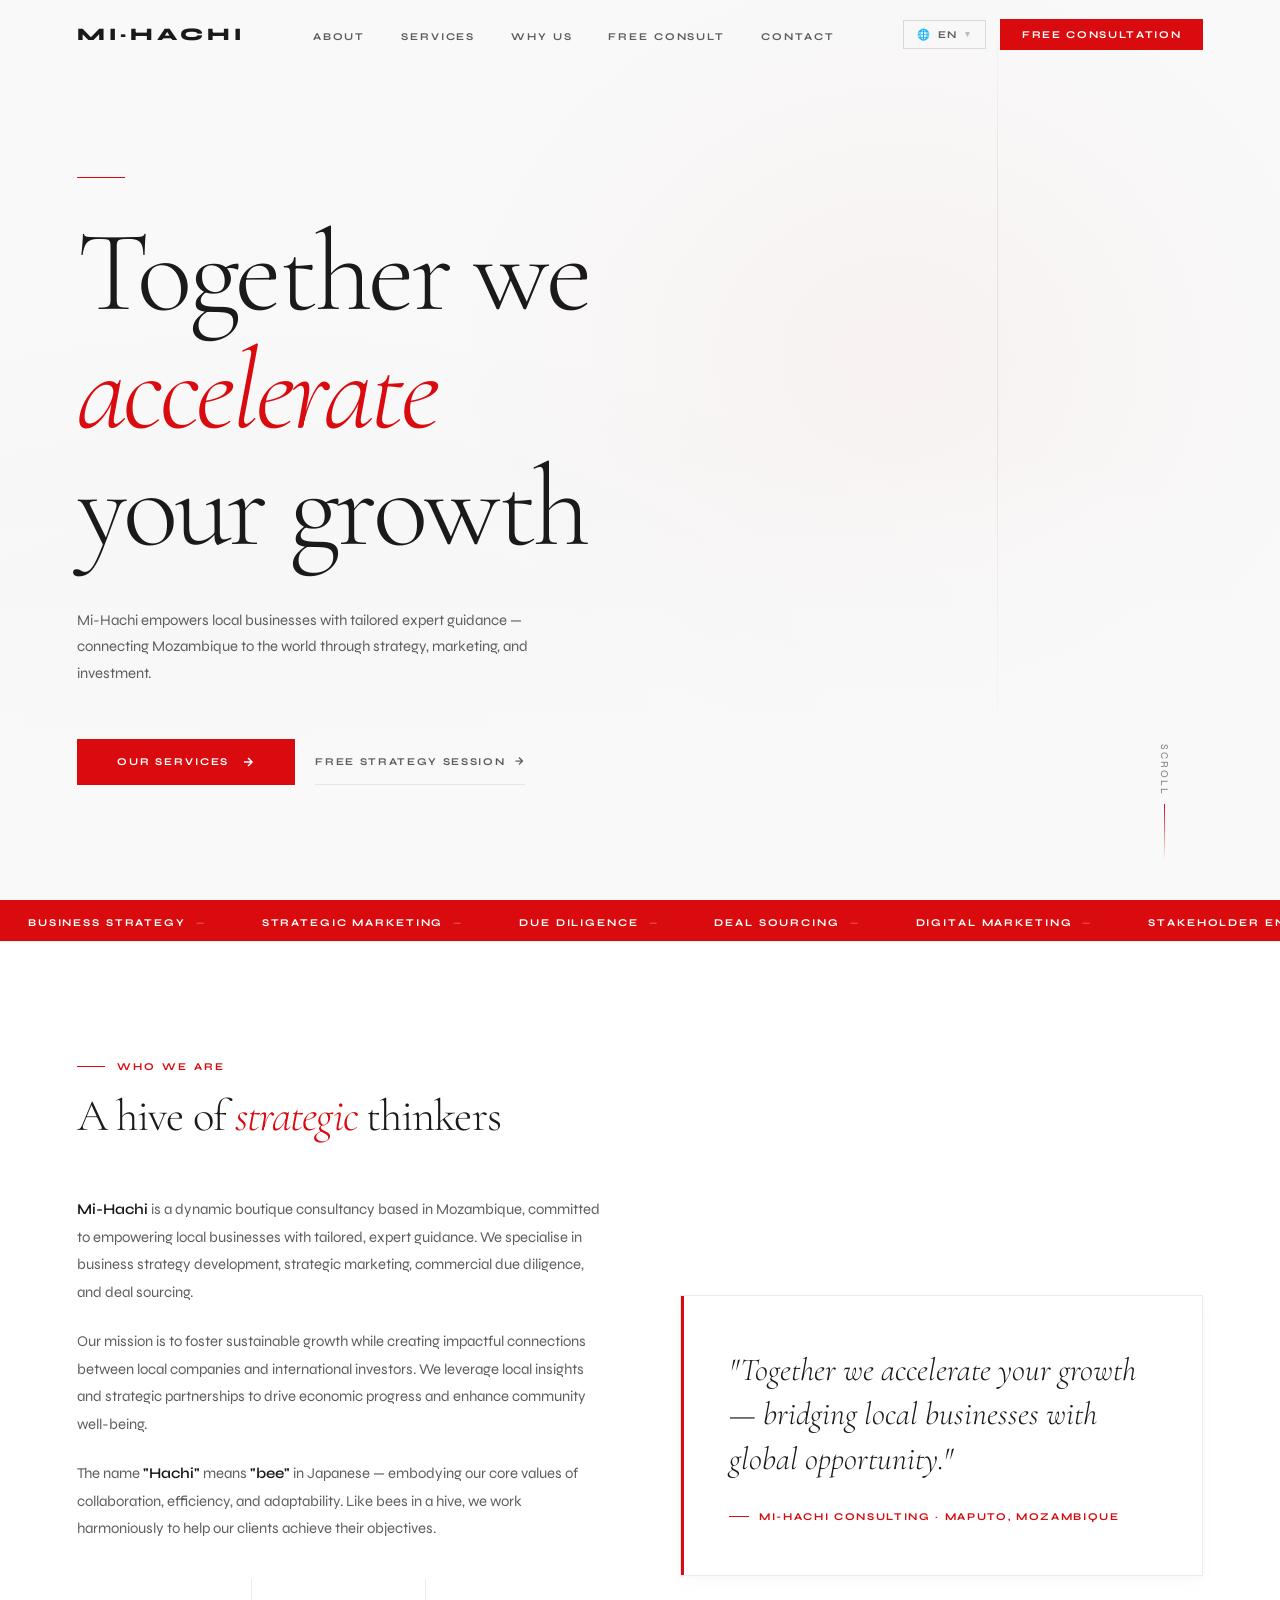
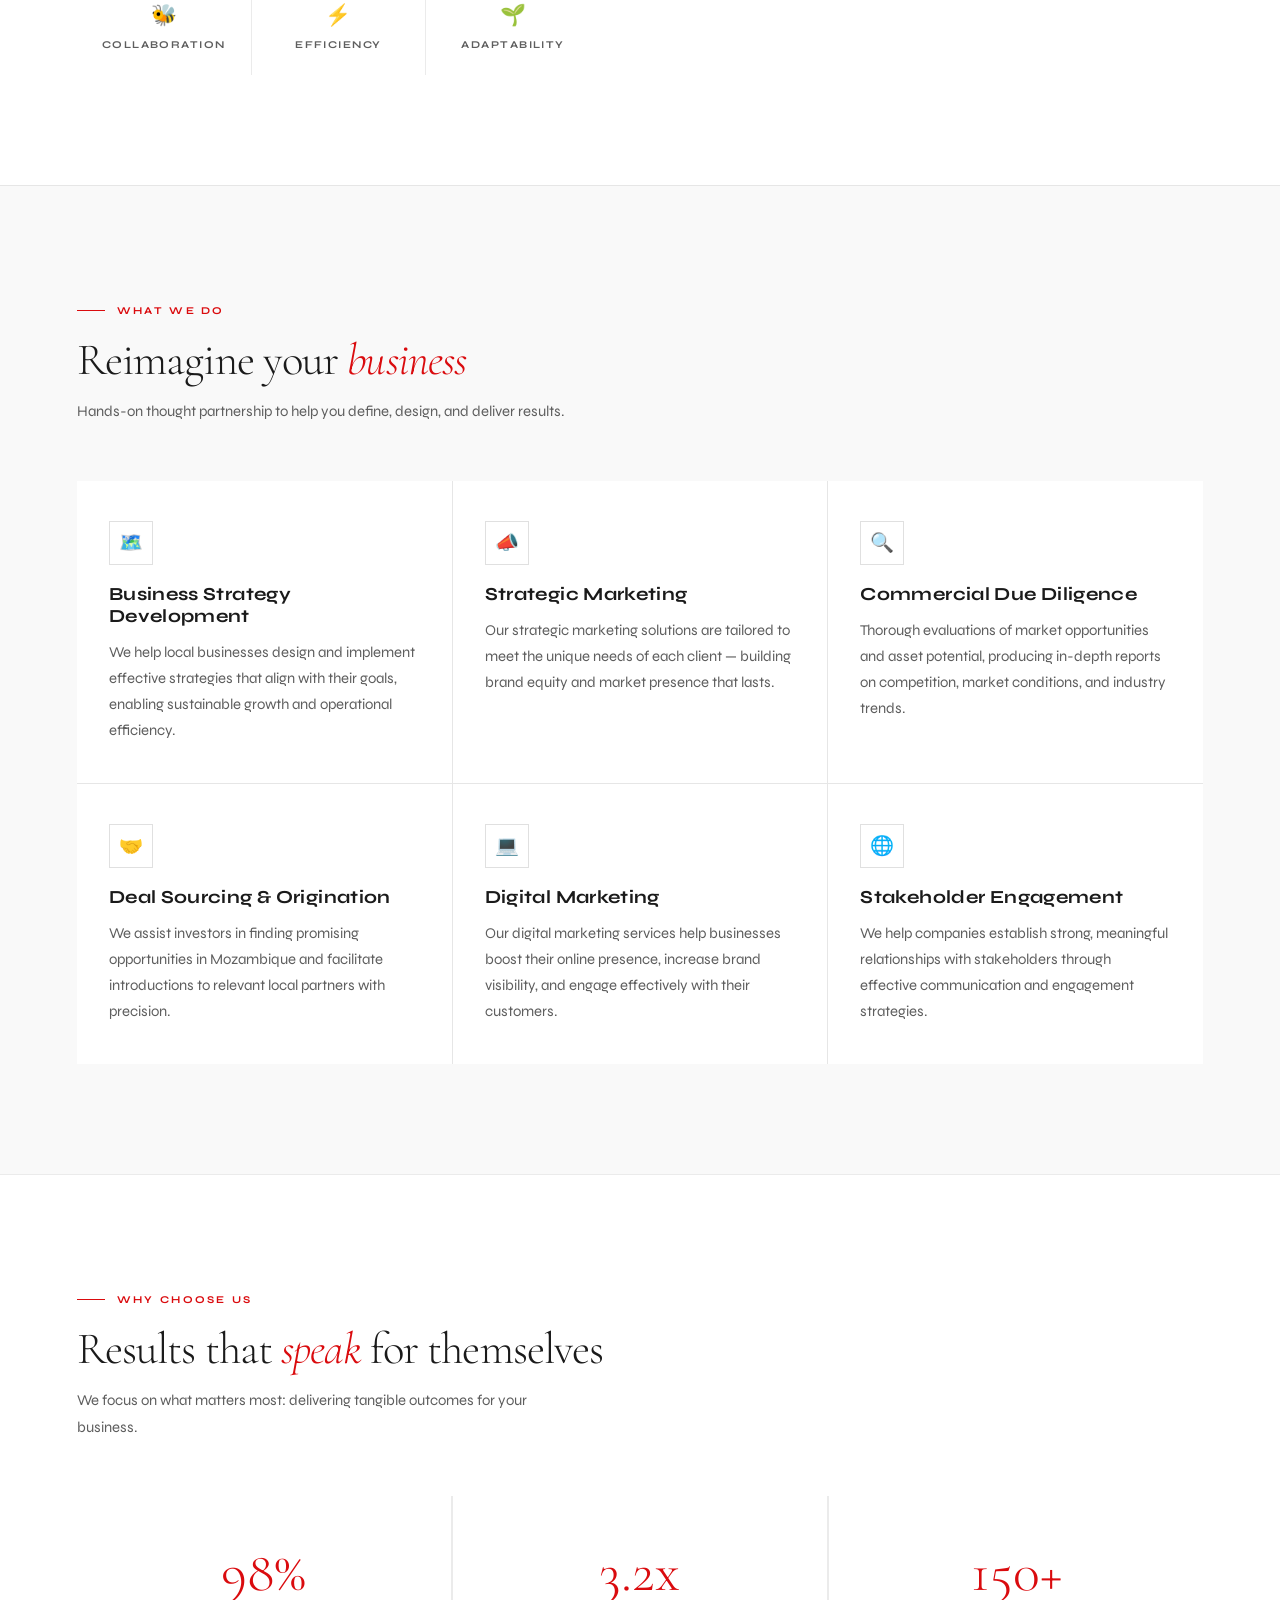
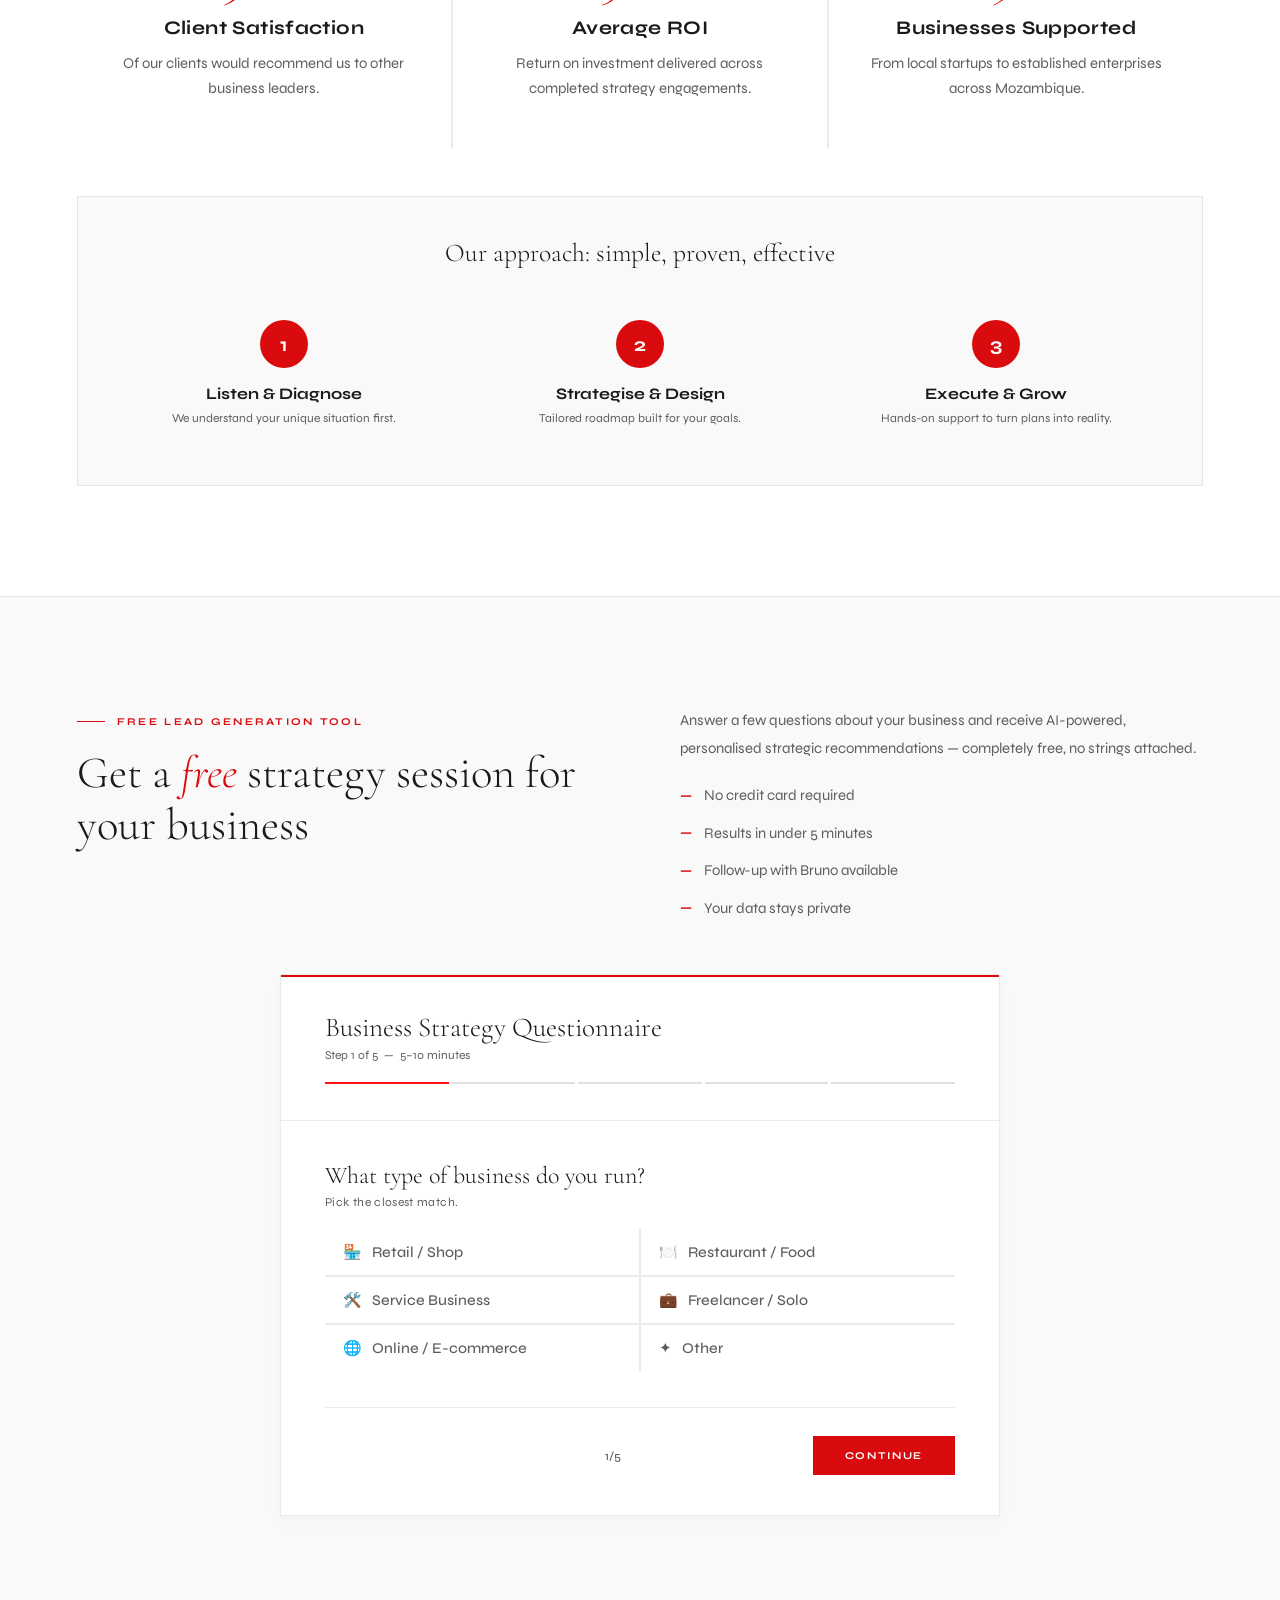
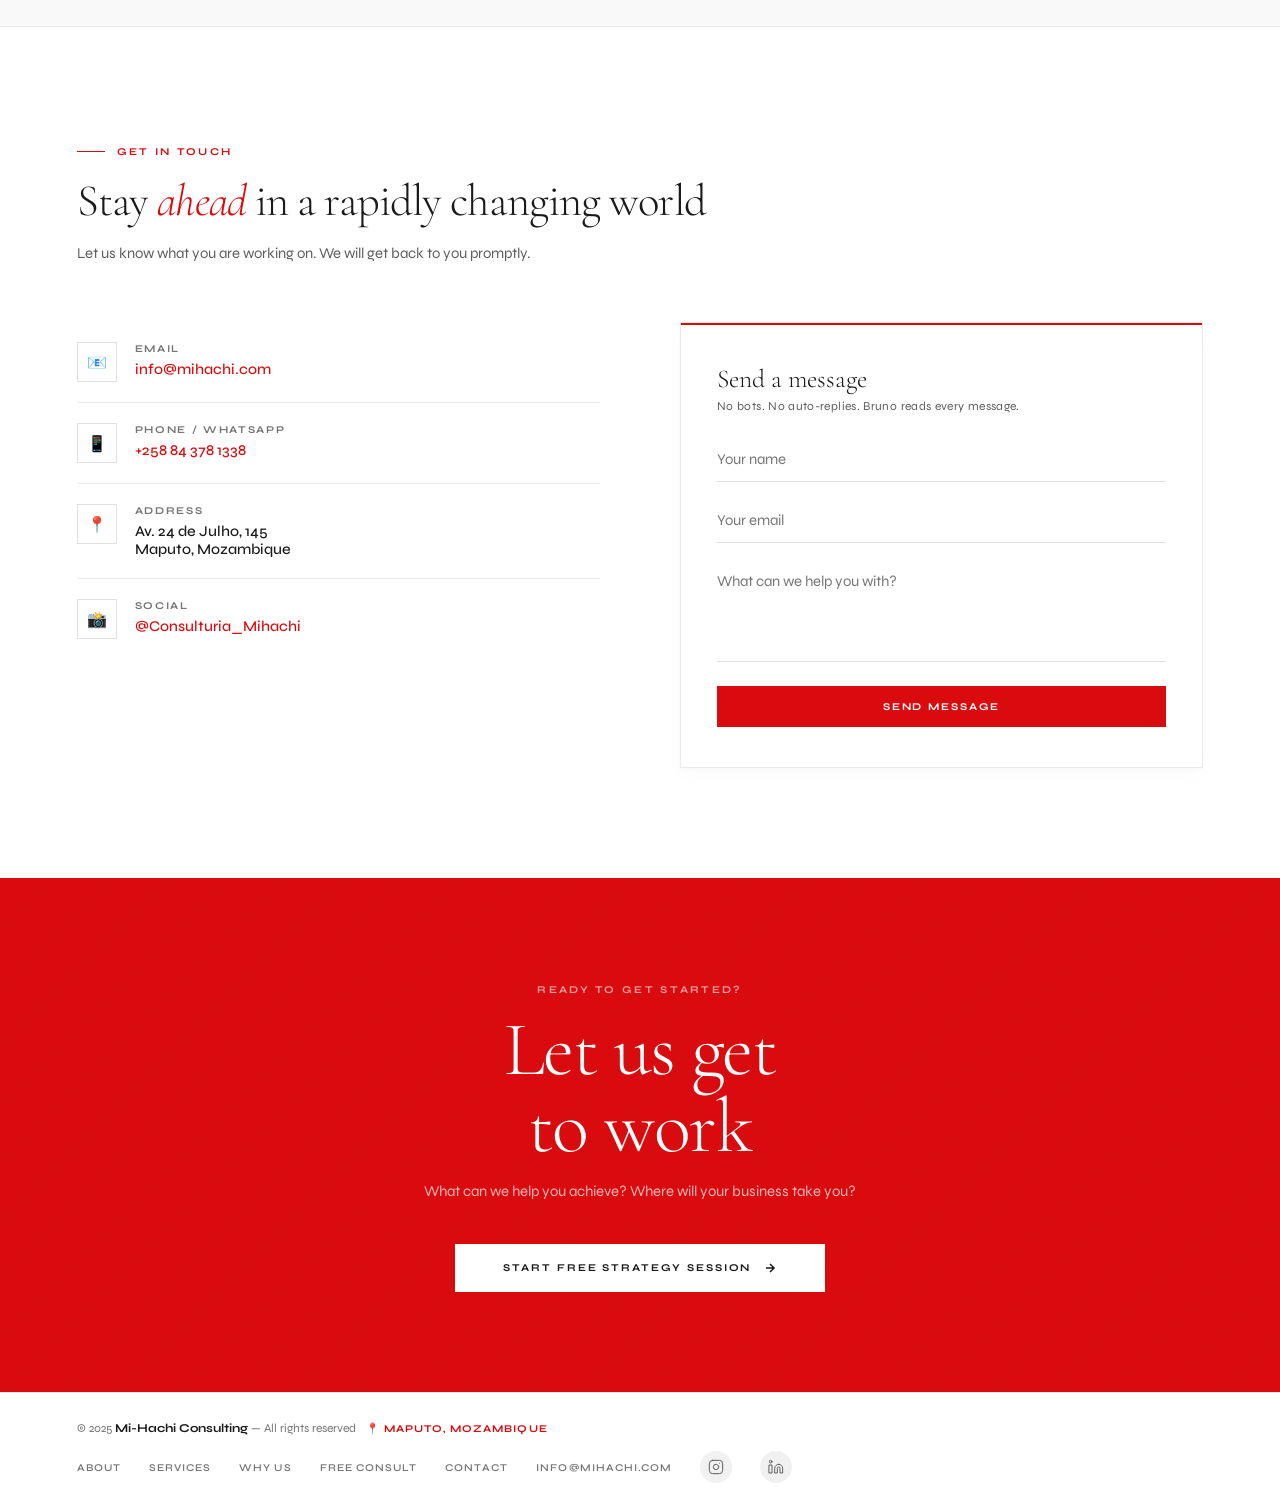
==== commit ac49a353: "index.html" ====
--- a/index.html
+++ b/index.html
@@ -11,6 +11,7 @@
 <link rel="preconnect" href="https://fonts.googleapis.com"/>
 <link rel="preconnect" href="https://fonts.gstatic.com" crossorigin/>
 <link href="https://fonts.googleapis.com/css2?family=Cormorant+Garamond:ital,wght@0,300;0,400;0,600;1,300;1,400&family=Syne:wght@400;500;600;700;800&display=swap" rel="stylesheet"/>
+  <link rel="stylesheet" href="style.css/style.css">
 <style>
 
 *,*::before,*::after{box-sizing:border-box;margin:0;padding:0}
@@ -992,6 +993,37 @@
   .hero-actions{flex-direction:column;align-items:flex-start}
 }
 
+<style>
+
+/* ── ADD THESE FIXES AT THE VERY TOP OF THE STYLE TAG ── */
+
+* {
+  margin: 0;
+  padding: 0;
+  box-sizing: border-box;
+}
+
+body {
+  margin: 0;
+  padding: 0;
+}
+
+h1, h2, h3, h4, h5, h6, p {
+  margin-top: 0;
+}
+
+nav {
+  padding-top: 1px;
+}
+
+#hero {
+  padding-top: 1px;
+}
+
+/* ── THEN THE REST OF YOUR EXISTING CSS ── */
+/* ... all your existing styles below ... */
+
+</style>
 </style>
 </head>
 <body>
